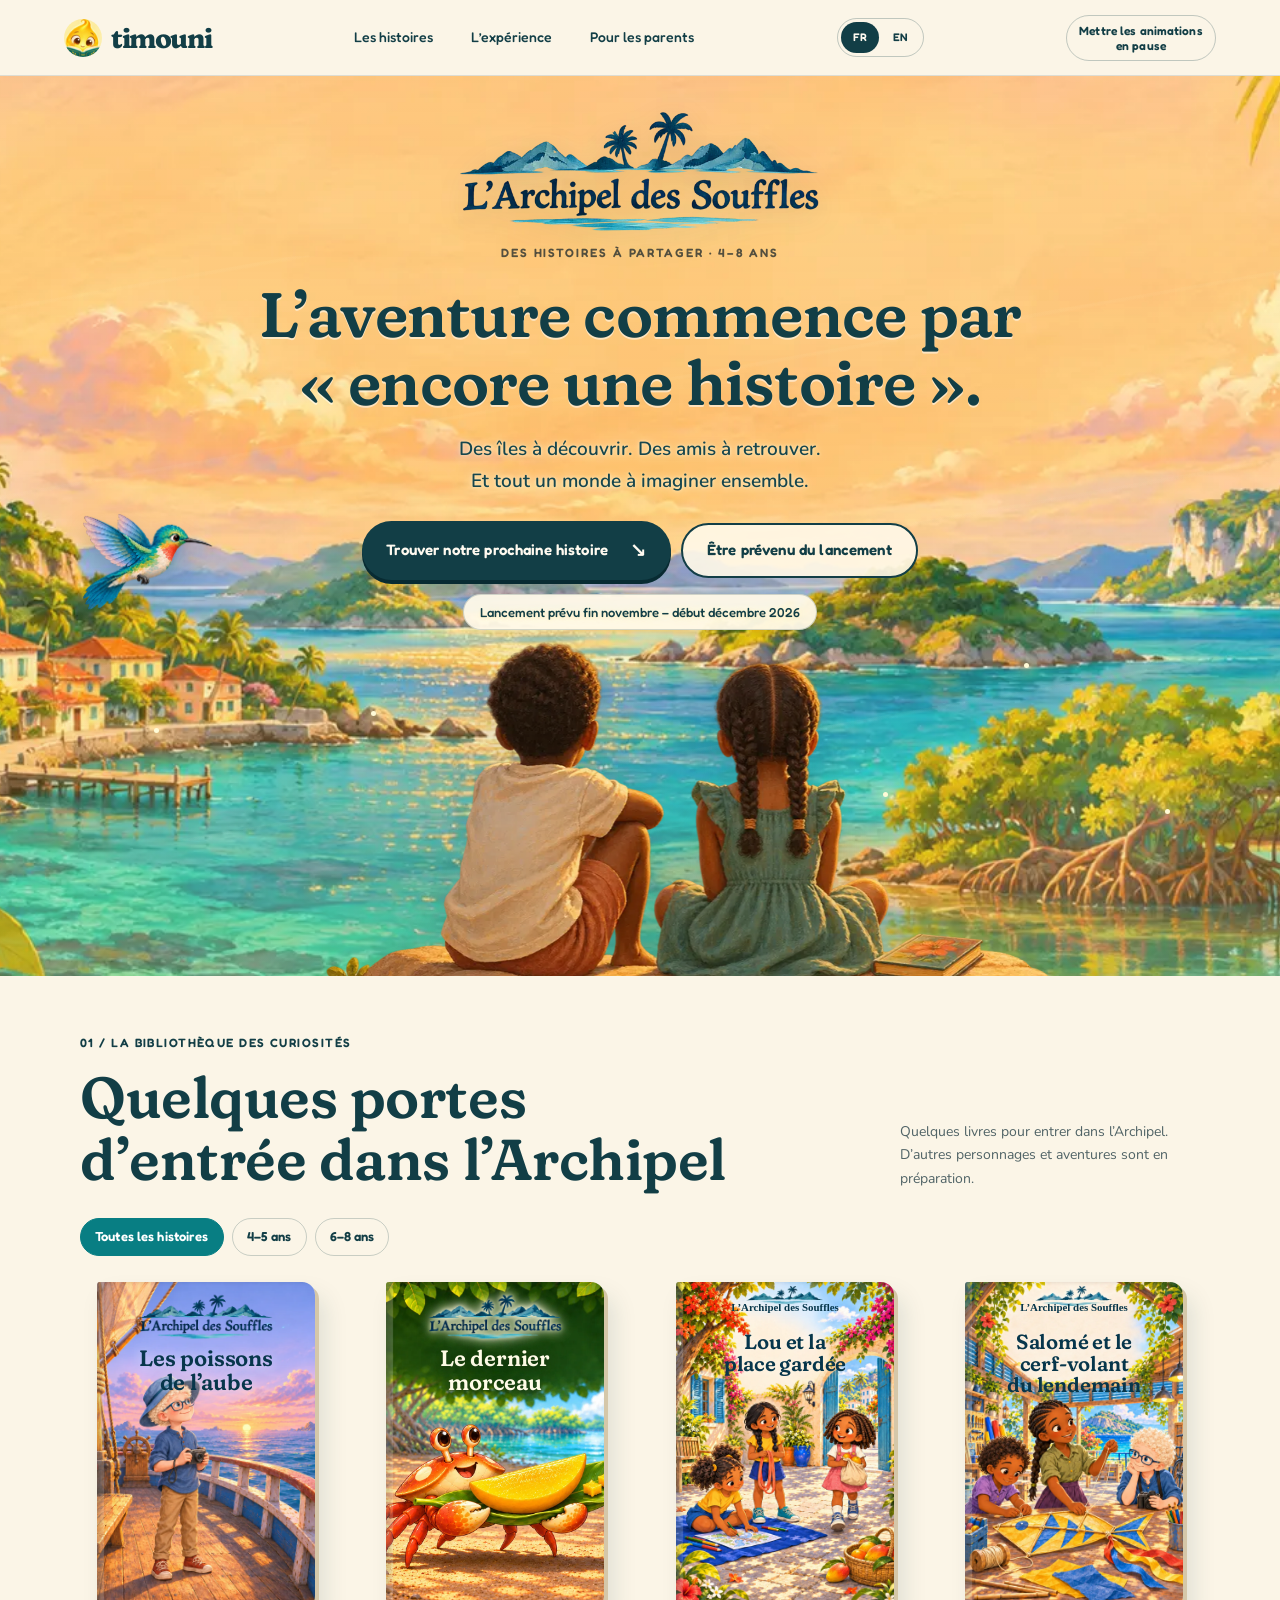
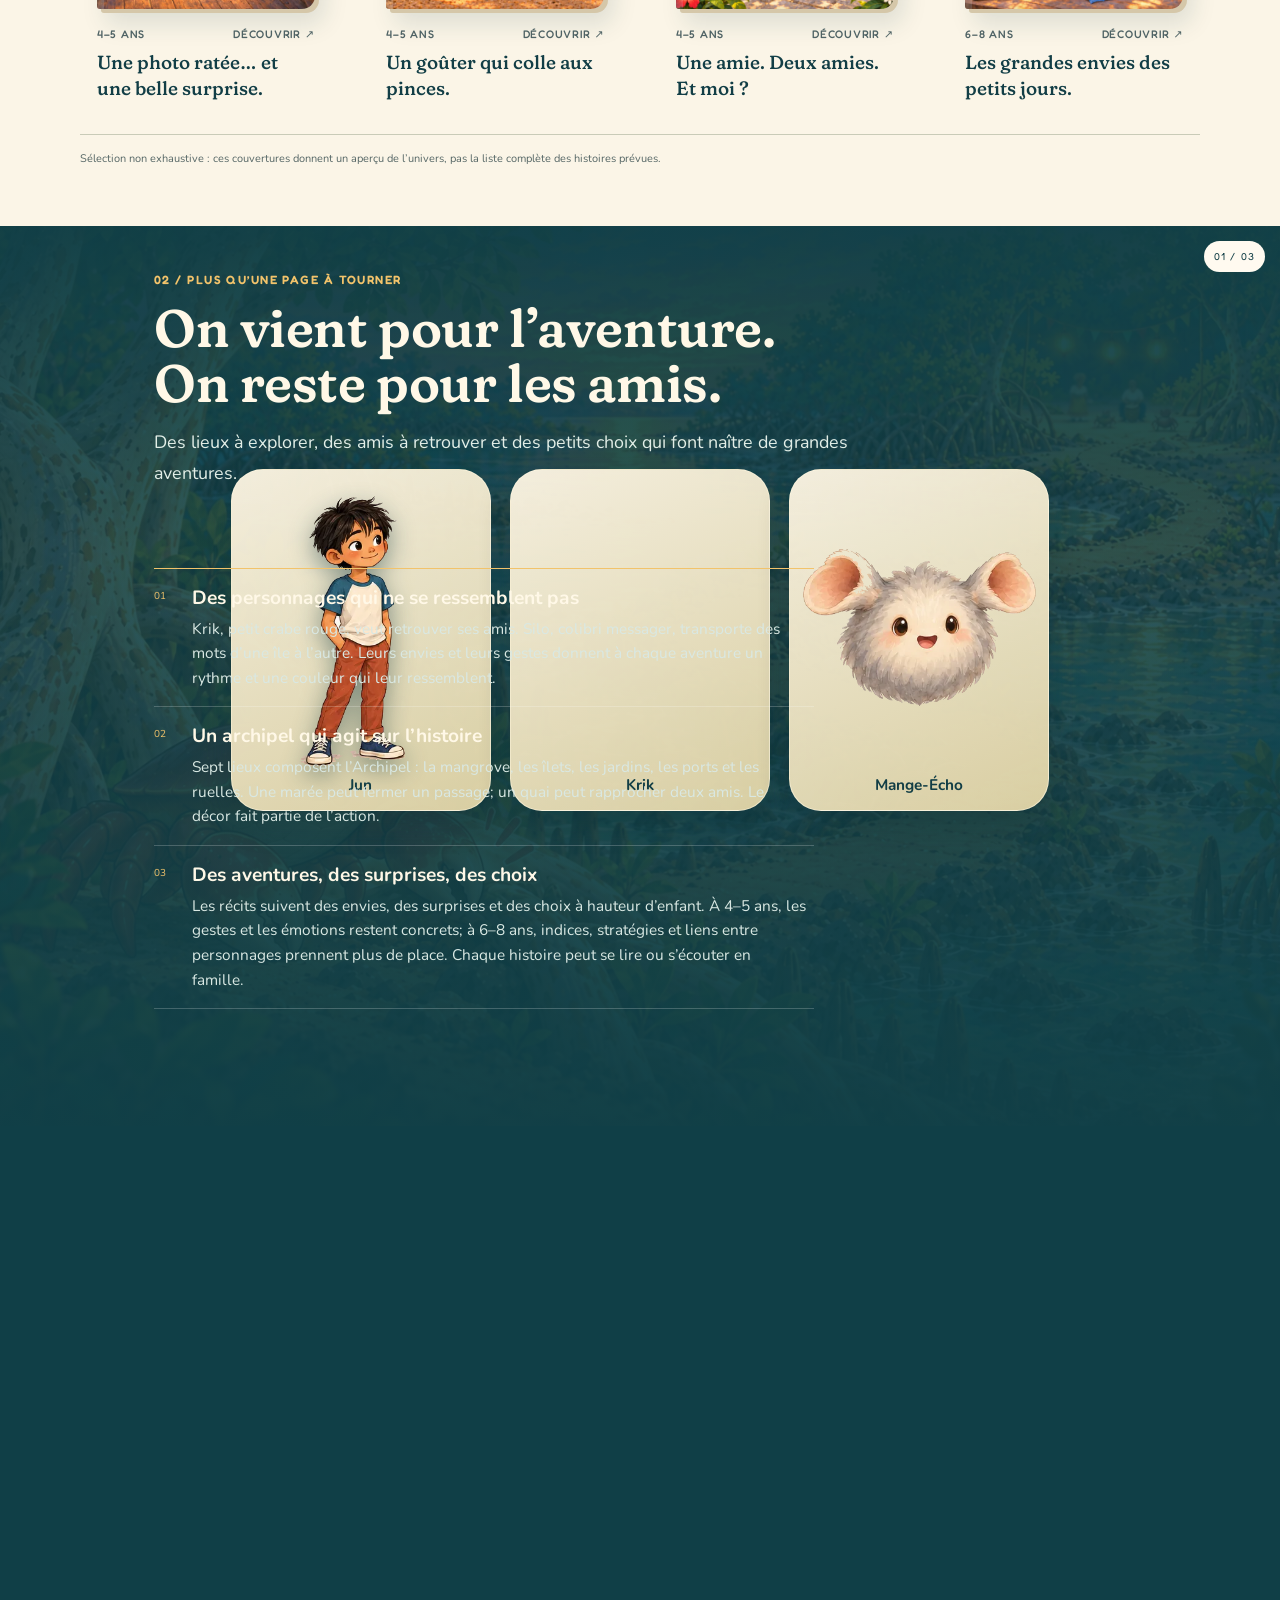
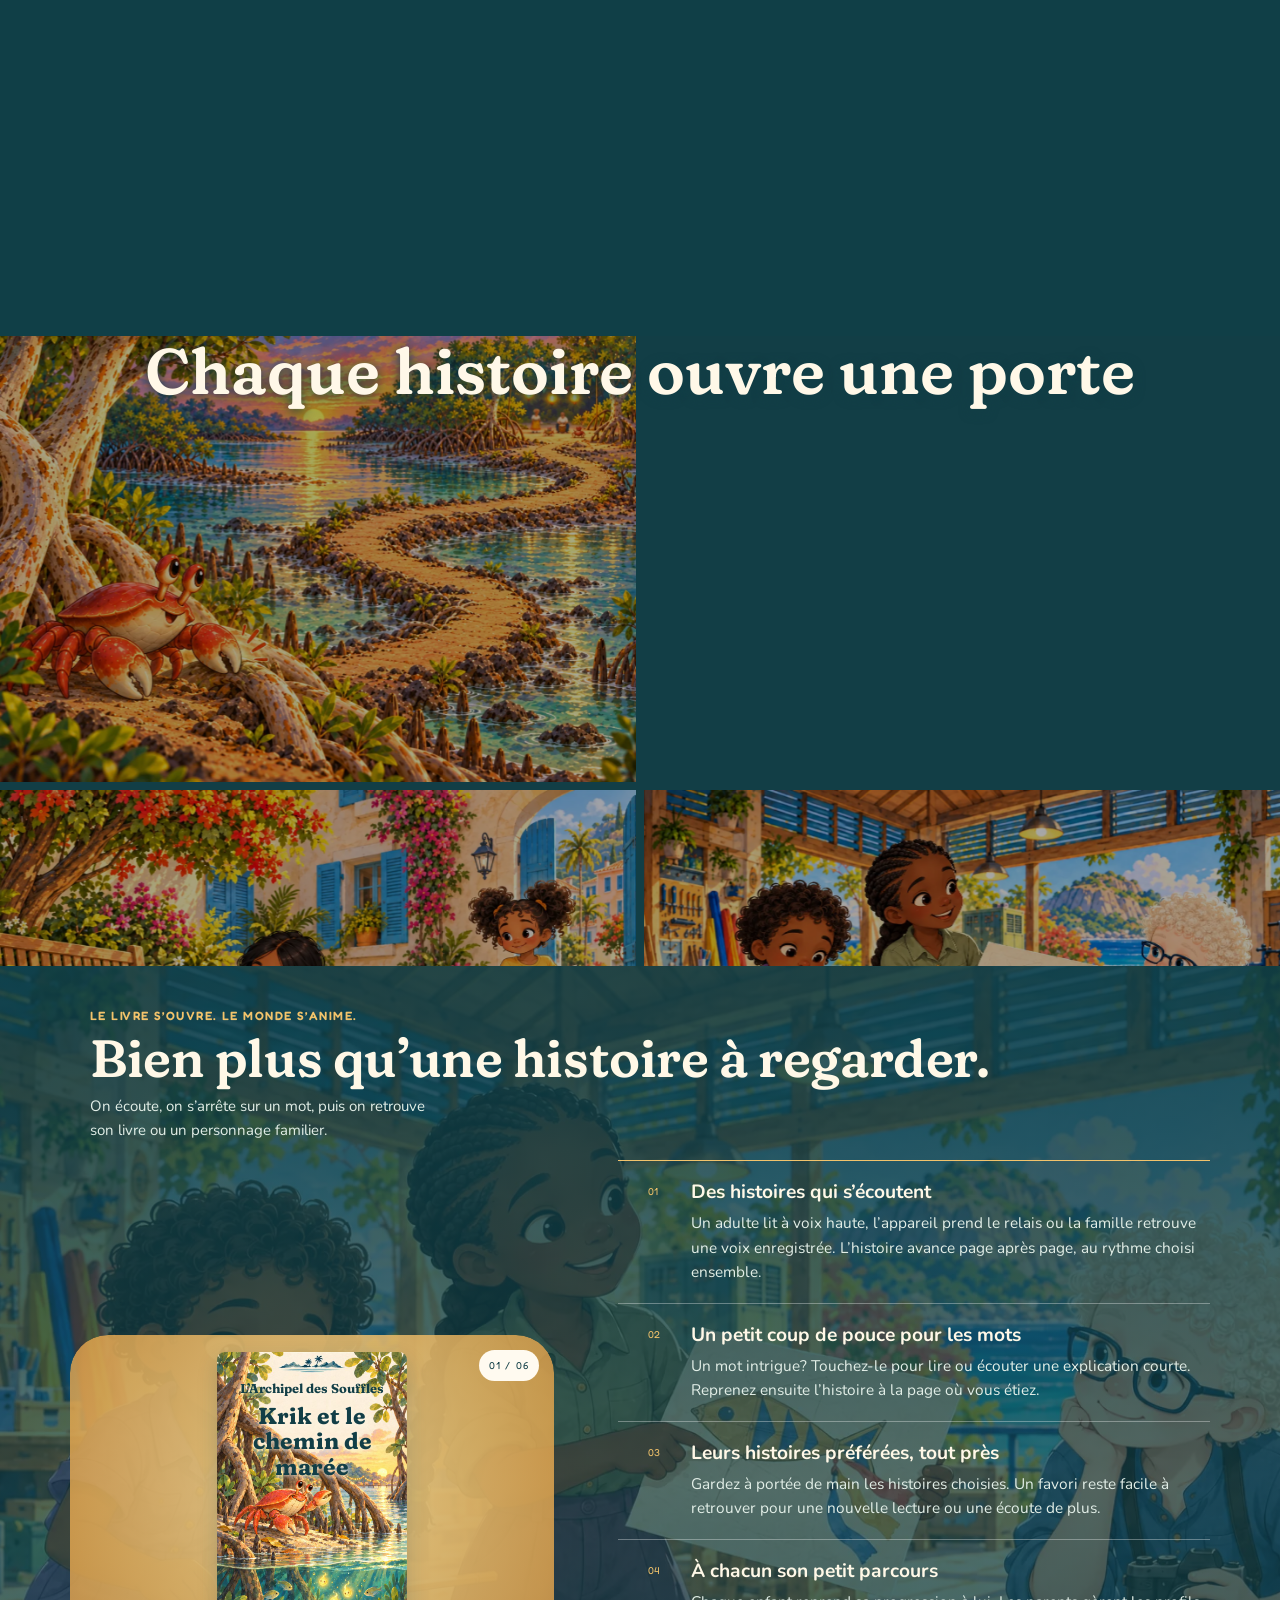
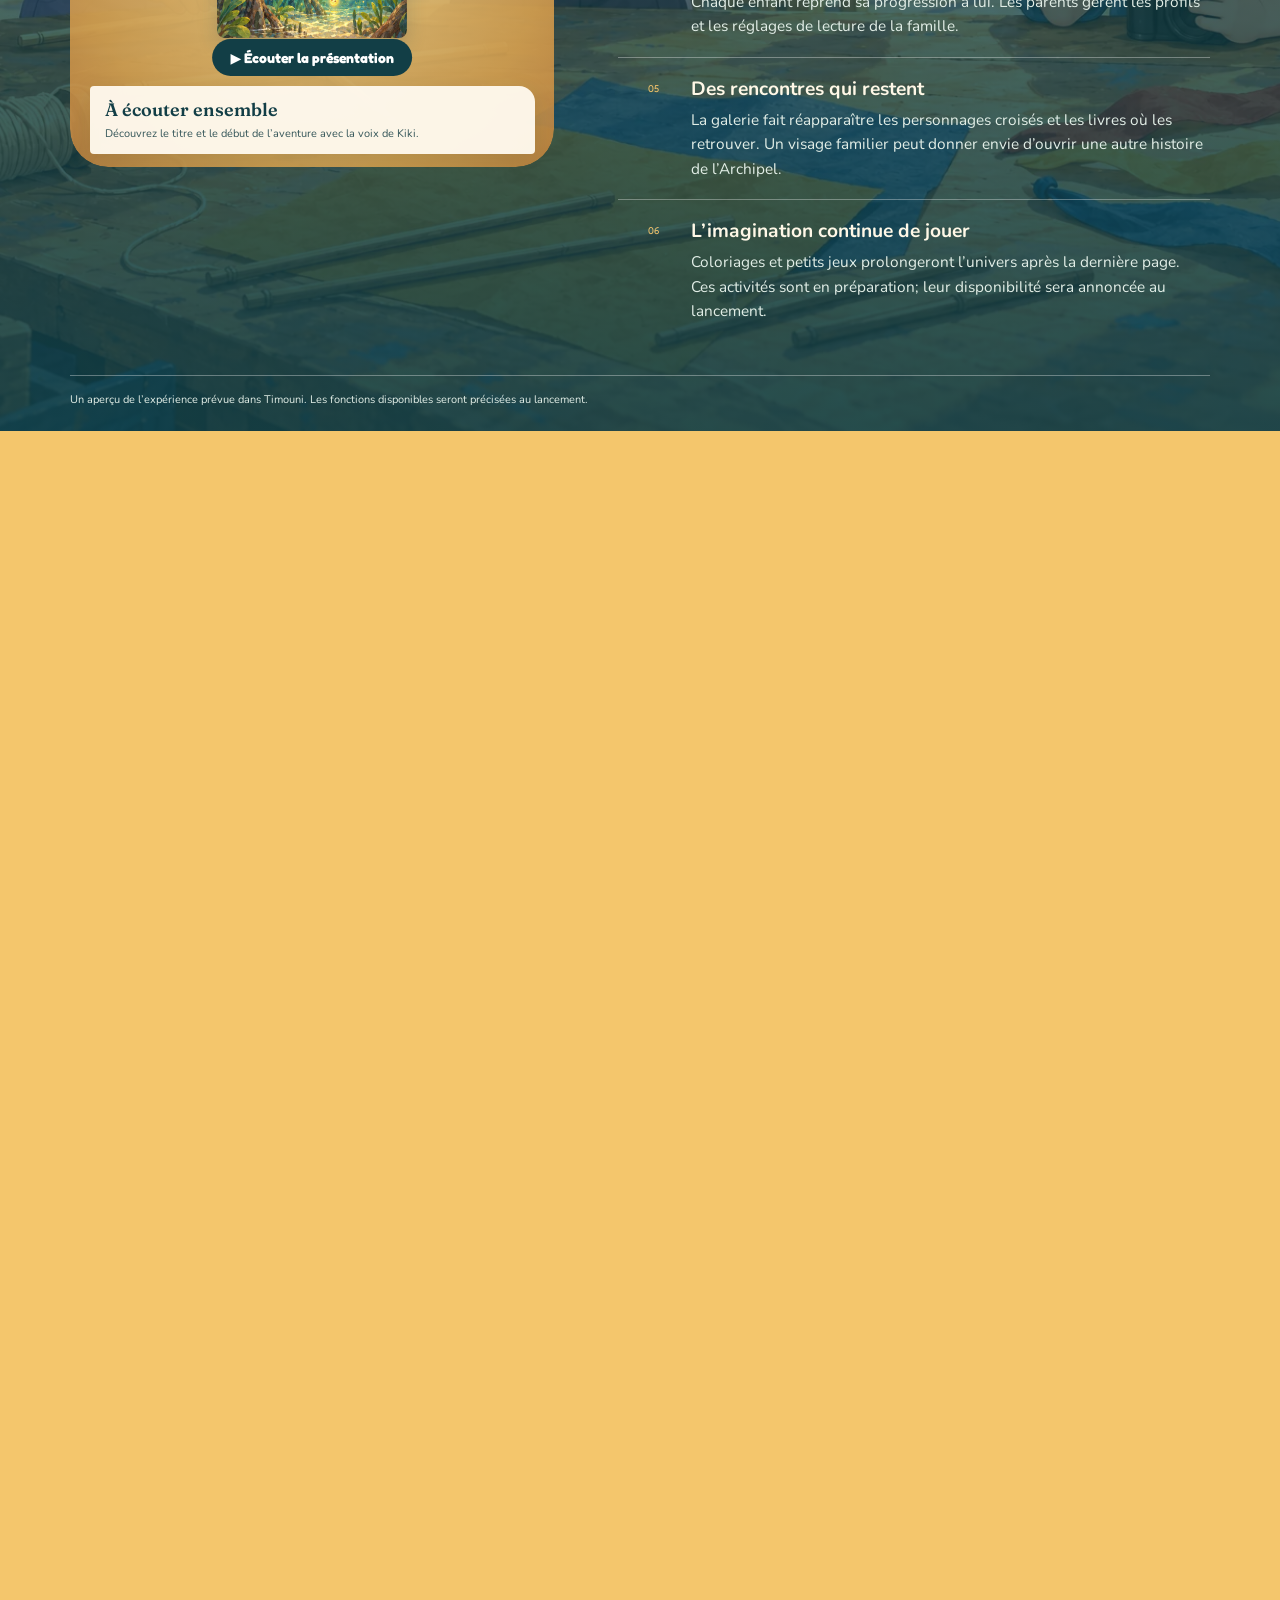
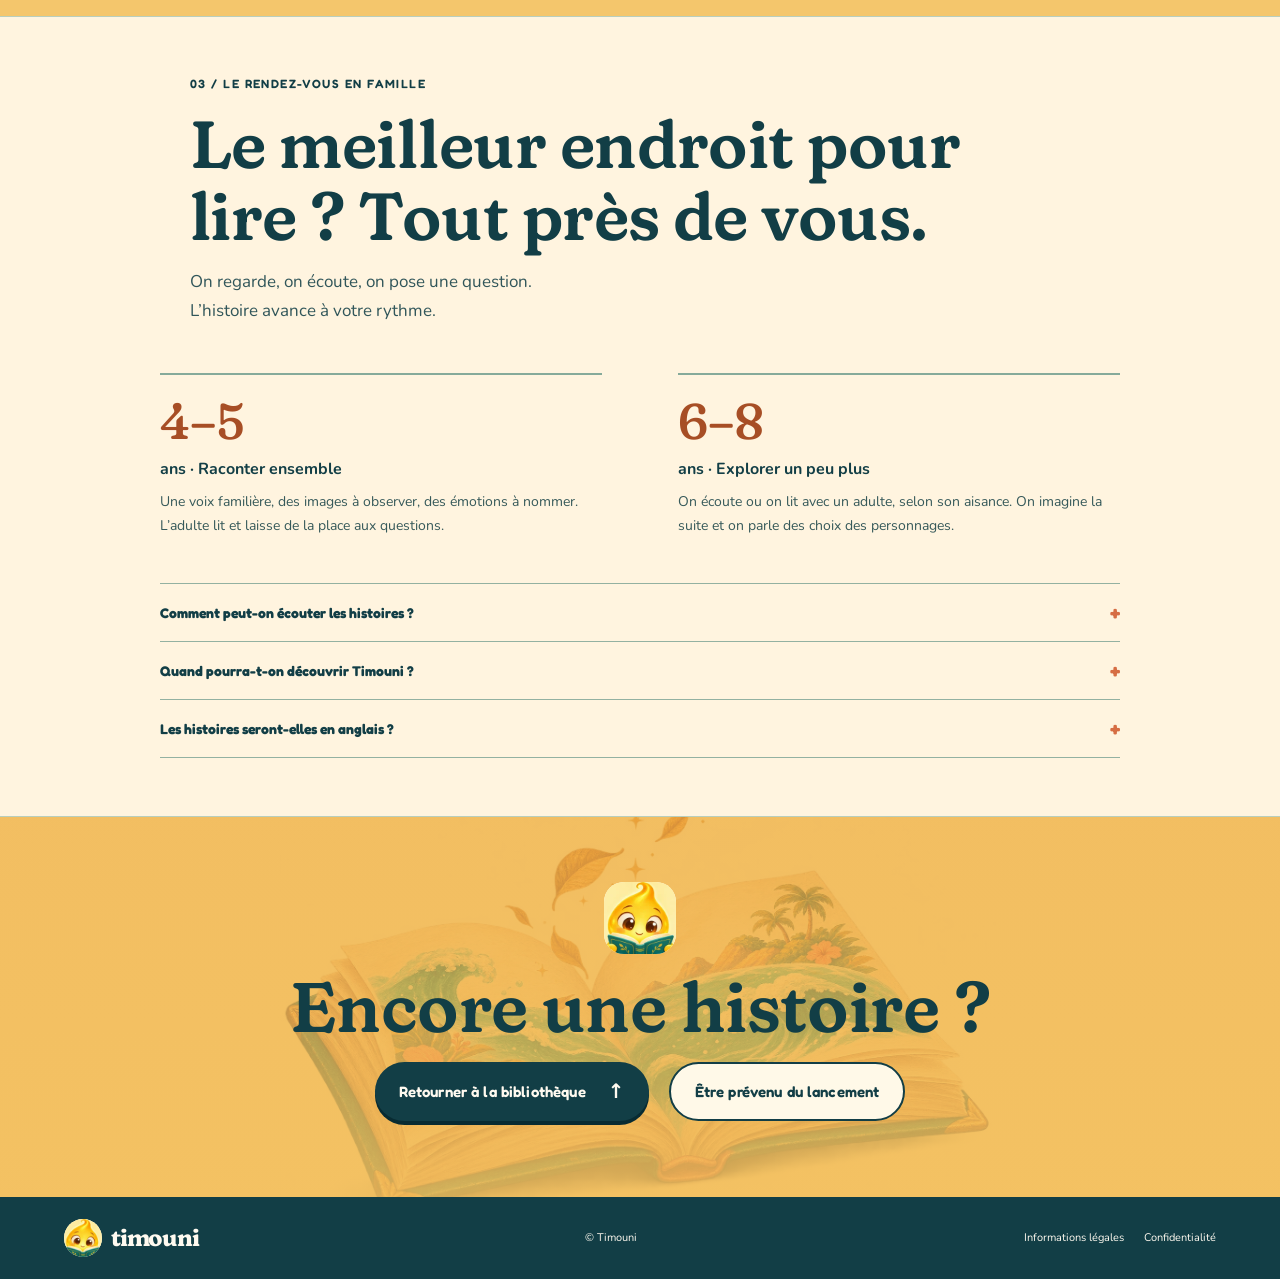
==== index.html @ 3ee027b3 "Versions de cache des feuilles de style et scripts Co-Authored-By: Claude Sonnet 5.5 <noreply@anthro" ====
<!doctype html><html lang="fr"><head><meta charset="utf-8"><link rel="canonical" href="https://timouni.com/"><script src="redirection.js"></script><meta name="viewport" content="width=device-width,initial-scale=1"><meta name="robots" content="index,follow,max-image-preview:large"><meta name="theme-color" content="#fbf5e7"><title>Timouni — histoires illustrées pour enfants de 4 à 8 ans</title><meta name="description" content="Timouni : des histoires illustrées à lire et à écouter en famille, pour les enfants de 4 à 8 ans. Découvrez L’Archipel des Souffles. Lancement fin novembre 2026."><meta property="og:url" content="https://timouni.com/"><meta property="og:type" content="website"><meta property="og:site_name" content="Timouni"><meta property="og:title" content="Timouni — histoires illustrées pour enfants de 4 à 8 ans"><meta property="og:locale" content="fr_FR"><meta property="og:locale:alternate" content="en_US"><meta property="og:description" content="Des histoires illustrées à lire et à écouter en famille. Découvrez L’Archipel des Souffles, dès 4 ans."><meta property="og:image" content="https://timouni.com/assets/decouverte-v02/og-timouni.jpg"><meta property="og:image:width" content="1200"><meta property="og:image:height" content="630"><meta name="twitter:card" content="summary_large_image"><link rel="preload" as="image" href="assets/decouverte-v02/archipel-panoramique-editorial-mobile.webp" media="(max-width:640px)" fetchpriority="high"><link rel="preload" as="image" href="assets/decouverte-v02/archipel-panoramique-editorial-v01.webp" media="(min-width:641px)" fetchpriority="high"><link rel="icon" type="image/png" href="assets/brand/mascotte-favicon.png"><link rel="stylesheet" href="timouni.css?v=20261112-mobile2"><script type="application/ld+json">{"@context":"https://schema.org","@graph":[{"@type":"Organization","@id":"https://timouni.com/#org","name":"Timouni","url":"https://timouni.com/","logo":"https://timouni.com/assets/brand/mascotte-doree-lisant-un-livre.webp","email":"contact@timouni.com"},{"@type":"WebSite","@id":"https://timouni.com/#site","url":"https://timouni.com/","name":"Timouni","inLanguage":["fr","en"],"publisher":{"@id":"https://timouni.com/#org"},"description":"Histoires illustrées pour enfants de 4 à 8 ans : L’Archipel des Souffles."},{"@type":"FAQPage","mainEntity":[{"@type":"Question","name":"Quand pourra-t-on découvrir Timouni ?","acceptedAnswer":{"@type":"Answer","text":"Le lancement de l’application est prévu entre fin novembre et début décembre 2026. La date précise sera confirmée sur timouni.com."}},{"@type":"Question","name":"Les histoires seront-elles en anglais ?","acceptedAnswer":{"@type":"Answer","text":"Les histoires seront proposées en français et en anglais. D’autres langues suivront ensuite."}}]}]}</script></head><body><a href="#contenu" class="skip" data-fr="Aller au contenu" data-en="Skip to content">Aller au contenu</a><header><a class="brand" href="#accueil" aria-label="Timouni"><img src="assets/brand/mascotte-doree-lisant-un-livre.webp" alt="" width="42" height="42"><span>timouni</span></a><nav aria-label="Navigation"><a href="#histoires" class="" data-fr="Les histoires" data-en="Stories">Les histoires</a><a href="#experience" class="" data-fr="L’expérience" data-en="The experience">L’expérience</a><a href="#parents" class="" data-fr="Pour les parents" data-en="For parents">Pour les parents</a></nav><div class="languages" role="group" aria-label="Langue / Language"><button data-language="fr" aria-pressed="true">FR</button><button data-language="en" aria-pressed="false">EN</button></div><button class="motion-toggle" type="button" aria-pressed="false"><span class="" data-fr="Mettre les animations en pause" data-en="Pause animations">Mettre les animations en pause</span></button></header><main id="contenu"><section class="hero" id="accueil"><div class="horizon" aria-hidden="true"></div><div class="hero-copy"><div class="hero-signature"><img src="assets/decouverte-v02/embleme-fr.webp" data-src-fr="assets/decouverte-v02/embleme-fr.webp" data-src-en="assets/decouverte-v02/embleme-en.webp" alt="L’Archipel des Souffles" data-alt-fr="L’Archipel des Souffles" data-alt-en="The Whispering Isles"></div><p class="eyebrow" data-fr="DES HISTOIRES À PARTAGER · 4–8 ANS" data-en="STORIES TO SHARE · AGES 4–8">DES HISTOIRES À PARTAGER · 4–8 ANS</p><h1 class="" data-fr="L’aventure commence
par « encore une histoire »." data-en="Adventure begins
with “one more story”.">L’aventure commence
par « encore une histoire ».</h1><p class="hero-intro" data-fr="Des îles à découvrir. Des amis à retrouver.
Et tout un monde à imaginer ensemble." data-en="Islands to discover. Friends to find again.
A whole world to imagine together.">Des îles à découvrir. Des amis à retrouver.
Et tout un monde à imaginer ensemble.</p><div class="hero-actions"><a class="cta" href="#histoires"><span class="" data-fr="Trouver notre prochaine histoire" data-en="Find our next story">Trouver notre prochaine histoire</span><span aria-hidden="true">↘</span></a><a class="cta cta-secondary" href="https://7d971d3f.sibforms.com/serve/[base64]" data-href-fr="https://7d971d3f.sibforms.com/serve/[base64]" data-href-en="https://7d971d3f.sibforms.com/serve/[base64]" target="_blank" rel="noopener"><span data-fr="Être prévenu du lancement" data-en="Get notified at launch">Être prévenu du lancement</span></a></div><p class="soon" data-fr="Lancement prévu fin novembre – début décembre 2026" data-en="Planned launch: late November – early December 2026">Lancement prévu fin novembre – début décembre 2026</p></div><img class="explorers" src="assets/decouverte-v02/explorateurs-dos-v01.webp" alt="Deux enfants regardent les îles, assis côte à côte." data-alt-fr="Deux enfants regardent les îles, assis côte à côte." data-alt-en="Two children sit side by side, looking towards the islands." width="1536" height="1024"><div class="flying-guide" aria-hidden="true"><svg class="silo-sprite" viewBox="0 0 627 627" aria-hidden="true"><image href="assets/decouverte-v02/silo-cycle-vol-sans-pochette-v01.webp" x="-617" y="-614" width="1254" height="1254" /></svg></div><div class="sea-sparkles" aria-hidden="true"><i></i><i></i><i></i><i></i><i></i></div></section><section class="shelf section" id="histoires"><div class="section-top"><div><p class="eyebrow" data-fr="01 / LA BIBLIOTHÈQUE DES CURIOSITÉS" data-en="01 / THE CURIOUS BOOKSHELF">01 / LA BIBLIOTHÈQUE DES CURIOSITÉS</p><h2 data-fr="Quelques portes d’entrée dans l’Archipel" data-en="A few ways into the Archipelago">Quelques portes d’entrée dans l’Archipel</h2></div><p class="section-aside" data-fr="Quelques livres pour entrer dans l’Archipel. D’autres personnages et aventures sont en préparation." data-en="A few books to enter the Archipelago. More characters and adventures are in preparation.">Quelques livres pour entrer dans l’Archipel. D’autres personnages et aventures sont en préparation.</p></div><div class="filters" role="group" aria-label="Âge / Age"><button data-filter="all" aria-pressed="true"><span class="" data-fr="Toutes les histoires" data-en="All stories">Toutes les histoires</span></button><button data-filter="4–5" aria-pressed="false">4–5 <span class="" data-fr="ans" data-en="years">ans</span></button><button data-filter="6–8" aria-pressed="false">6–8 <span class="" data-fr="ans" data-en="years">ans</span></button></div><div class="books"><article class="book" data-age="4–5"><button class="book-open" data-book="abel" aria-label="Les poissons de l’aube" data-label-fr="Découvrir : Les poissons de l’aube" data-label-en="Discover: The Dawn Fish"><div class="cover abel"><img class="cover-art" src="assets/decouverte-v02/abel.webp" alt="" loading="lazy" width="1024" height="1536"><img class="cover-emblem" src="assets/decouverte-v02/embleme-fr.webp" data-src-fr="assets/decouverte-v02/embleme-fr.webp" data-src-en="assets/decouverte-v02/embleme-en.webp" alt="" loading="lazy" decoding="async"><h3 class="cover-title" data-fr="Les poissons de l’aube" data-en="The Dawn Fish">Les poissons de l’aube</h3></div></button><div class="book-meta"><span>4–5 <span class="" data-fr="ans" data-en="years">ans</span></span><span class="" data-fr="Découvrir ↗" data-en="Discover ↗">Découvrir ↗</span></div><p class="book-hook" data-fr="Une photo ratée… et une belle surprise." data-en="A missed photo… and a lovely surprise.">Une photo ratée… et une belle surprise.</p><template id="summary-abel"><p class="" data-fr="Abel veut photographier les poissons volants. Mais comment saisir le bon instant ?" data-en="Abel wants to photograph the flying fish. How can he catch just the right moment?">Abel veut photographier les poissons volants. Mais comment saisir le bon instant ?</p></template></article><article class="book" data-age="4–5"><button class="book-open" data-book="vivi" aria-label="Le dernier morceau" data-label-fr="Découvrir : Le dernier morceau" data-label-en="Discover: The Last Piece"><div class="cover vivi"><img class="cover-art" src="assets/decouverte-v02/vivi.webp" alt="" loading="lazy" width="1024" height="1536"><img class="cover-emblem" src="assets/decouverte-v02/embleme-fr.webp" data-src-fr="assets/decouverte-v02/embleme-fr.webp" data-src-en="assets/decouverte-v02/embleme-en.webp" alt="" loading="lazy" decoding="async"><h3 class="cover-title" data-fr="Le dernier morceau" data-en="The Last Piece">Le dernier morceau</h3></div></button><div class="book-meta"><span>4–5 <span class="" data-fr="ans" data-en="years">ans</span></span><span class="" data-fr="Découvrir ↗" data-en="Discover ↗">Découvrir ↗</span></div><p class="book-hook" data-fr="Un goûter qui colle aux pinces." data-en="A rather sticky snack.">Un goûter qui colle aux pinces.</p><template id="summary-vivi"><p class="" data-fr="Vivi apporte de la mangue à Pito. Pourtant, elle aimerait bien garder le plus gros morceau…" data-en="Vivi brings Pito some mango. But she would quite like to keep the biggest piece…">Vivi apporte de la mangue à Pito. Pourtant, elle aimerait bien garder le plus gros morceau…</p></template></article><article class="book" data-age="4–5"><button class="book-open" data-book="lou" aria-label="Découvrir : L’Archipel des Souffles Lou et la place gardée" data-label-fr="Découvrir : L’Archipel des Souffles Lou et la place gardée" data-label-en="Discover: The Whispering Isles Lou and the Saved Spot"><div class="cover lou"><img class="cover-art" src="assets/decouverte-v02/lou.webp" alt="" loading="lazy" width="1024" height="1536"><div class="collection-name"><span class="" data-fr="L’Archipel des Souffles" data-en="The Whispering Isles">L’Archipel des Souffles</span></div> <h3 class="cover-title" data-fr="Lou et la place gardée" data-en="Lou and the Saved Spot">Lou et la place gardée</h3></div></button><div class="book-meta"><span>4–5 <span class="" data-fr="ans" data-en="years">ans</span></span><span class="" data-fr="Découvrir ↗" data-en="Discover ↗">Découvrir ↗</span></div><p class="book-hook" data-fr="Une amie. Deux amies. Et moi ?" data-en="One friend. Two friends. What about me?">Une amie. Deux amies. Et moi ?</p><template id="summary-lou"><p class="" data-fr="Lou retrouve Anjali, qui joue déjà avec une autre enfant. Y aura-t-il une place pour chacune ?" data-en="Lou finds Anjali playing with another child. Will there be room for everyone?">Lou retrouve Anjali, qui joue déjà avec une autre enfant. Y aura-t-il une place pour chacune ?</p></template></article><article class="book" data-age="6–8"><button class="book-open" data-book="salome" aria-label="Découvrir : L’Archipel des Souffles Salomé et le cerf-volant du lendemain" data-label-fr="Découvrir : L’Archipel des Souffles Salomé et le cerf-volant du lendemain" data-label-en="Discover: The Whispering Isles Salomé and Tomorrow’s Kite"><div class="cover salome"><img class="cover-art" src="assets/decouverte-v02/salome.webp" alt="" loading="lazy" width="1024" height="1536"><div class="collection-name"><span class="" data-fr="L’Archipel des Souffles" data-en="The Whispering Isles">L’Archipel des Souffles</span></div> <h3 class="cover-title" data-fr="Salomé et le cerf-volant du lendemain" data-en="Salomé and Tomorrow’s Kite">Salomé et le cerf-volant du lendemain</h3></div></button><div class="book-meta"><span>6–8 <span class="" data-fr="ans" data-en="years">ans</span></span><span class="" data-fr="Découvrir ↗" data-en="Discover ↗">Découvrir ↗</span></div><p class="book-hook" data-fr="Les grandes envies des petits jours." data-en="Big wishes on little days.">Les grandes envies des petits jours.</p><template id="summary-salome"><p class="" data-fr="Salomé veut terminer son cerf-volant poisson. Mais aujourd’hui, elle est trop fatiguée." data-en="Salomé wants to finish her fish-shaped kite. But today, she is too tired.">Salomé veut terminer son cerf-volant poisson. Mais aujourd’hui, elle est trop fatiguée.</p></template></article></div><p class="collection-note" data-fr="Sélection non exhaustive : ces couvertures donnent un aperçu de l’univers, pas la liste complète des histoires prévues." data-en="A non-exhaustive selection: these covers offer a glimpse of the world, not a complete list of planned stories.">Sélection non exhaustive : ces couvertures donnent un aperçu de l’univers, pas la liste complète des histoires prévues.</p></section><section class="experience section scroll-chapter" id="experience" data-scroll-chapter data-step-count="3"><div class="experience-pin"><div class="scroll-visual editorial-image"><div class="scene-panel is-active character-scene" data-scene="0"><div class="character-trio"><figure><img src="assets/decouverte-v02/jun-decoupe-v02.webp" alt="Jun" loading="lazy" decoding="async"><figcaption>Jun</figcaption></figure><figure><img src="assets/decouverte-v02/krik-decoupe-v01.webp" alt="Krik" loading="lazy" decoding="async"><figcaption>Krik</figcaption></figure><figure><img src="assets/decouverte-v02/mange-echo-portrait-v01.webp" alt="Mange-Écho" data-alt-fr="Mange-Écho" data-alt-en="Echo-Gobbler" loading="lazy" decoding="async"><figcaption data-fr="Mange-Écho" data-en="Echo-Gobbler">Mange-Écho</figcaption></figure></div></div><div class="scene-panel map-scene" data-scene="1" hidden><img src="assets/decouverte-v02/archipel-carte.webp" alt="Carte de l’Archipel des Souffles" loading="lazy" decoding="async"><span class="image-caption" data-fr="Un monde à explorer" data-en="A world to explore">Un monde à explorer</span></div><div class="scene-panel dialogue-scene" data-scene="2" hidden><img src="assets/decouverte-v02/lou-dialogue-v01.webp" alt="Lou et une amie discutent sur un banc." loading="lazy" decoding="async"><span class="image-caption" data-fr="Une rencontre peut tout changer" data-en="A meeting can change everything">Une rencontre peut tout changer</span></div><div class="scene-counter" aria-hidden="true">01 / 03</div></div><div class="editorial-copy"><p class="eyebrow" data-fr="02 / PLUS QU’UNE PAGE À TOURNER" data-en="02 / MORE THAN TURNING A PAGE">02 / PLUS QU’UNE PAGE À TOURNER</p><h2 class="" data-fr="On vient pour l’aventure.
On reste pour les amis." data-en="Come for the adventure.
Stay for the friends.">On vient pour l’aventure.
On reste pour les amis.</h2><p data-fr="Des lieux à explorer, des amis à retrouver et des petits choix qui font naître de grandes aventures." data-en="Places to explore, friends to find and little choices that spark big adventures.">Des lieux à explorer, des amis à retrouver et des petits choix qui font naître de grandes aventures.</p><ol class="promises scroll-steps"><li class="is-active"><h3 data-fr="Des personnages qui ne se ressemblent pas" data-en="Characters with their own point of view">Des personnages qui ne se ressemblent pas</h3><p data-fr="Krik, petit crabe rouge, veut retrouver ses amis. Silo, colibri messager, transporte des mots d’une île à l’autre. Leurs envies et leurs gestes donnent à chaque aventure un rythme et une couleur qui leur ressemblent." data-en="Krik, a little red crab, wants to find his friends. Silo, a hummingbird messenger, carries words from one island to another. Their wishes and gestures give each adventure a rhythm and a character of its own.">Krik, petit crabe rouge, veut retrouver ses amis. Silo, colibri messager, transporte des mots d’une île à l’autre. Leurs envies et leurs gestes donnent à chaque aventure un rythme et une couleur qui leur ressemblent.</p></li><li><h3 data-fr="Un archipel qui agit sur l’histoire" data-en="An archipelago that shapes each story">Un archipel qui agit sur l’histoire</h3><p data-fr="Sept lieux composent l’Archipel : la mangrove, les îlets, les jardins, les ports et les ruelles. Une marée peut fermer un passage; un quai peut rapprocher deux amis. Le décor fait partie de l’action." data-en="Seven places make up the Archipelago: mangroves, islets, gardens, harbours and lanes. A tide can close a passage; a pier can bring two friends together. The setting is part of the action.">Sept lieux composent l’Archipel : la mangrove, les îlets, les jardins, les ports et les ruelles. Une marée peut fermer un passage; un quai peut rapprocher deux amis. Le décor fait partie de l’action.</p></li><li><h3 data-fr="Des aventures, des surprises, des choix" data-en="Adventure, surprise and choices">Des aventures, des surprises, des choix</h3><p data-fr="Les récits suivent des envies, des surprises et des choix à hauteur d’enfant. À 4–5 ans, les gestes et les émotions restent concrets; à 6–8 ans, indices, stratégies et liens entre personnages prennent plus de place. Chaque histoire peut se lire ou s’écouter en famille." data-en="These stories follow wishes, surprises and choices children can understand. For ages 4–5, actions and feelings stay concrete; for ages 6–8, clues, plans and relationships take on more depth. Every story can be read or listened to together.">Les récits suivent des envies, des surprises et des choix à hauteur d’enfant. À 4–5 ans, les gestes et les émotions restent concrets; à 6–8 ans, indices, stratégies et liens entre personnages prennent plus de place. Chaque histoire peut se lire ou s’écouter en famille.</p></li></ol></div></div></section><section class="zoom-journey" aria-label="Les histoires prennent vie"><div class="zoom-journey-inner" aria-hidden="true"><img src="assets/decouverte-v02/krik-scene-validee-v06.webp" alt="" loading="lazy" decoding="async"><img src="assets/decouverte-v02/silo-scene-publiee.webp" alt="" loading="lazy" decoding="async"><img src="assets/decouverte-v02/lou-rencontres-v01.webp" alt="" loading="lazy" decoding="async"><img src="assets/decouverte-v02/salome-aventure-v01.webp" alt="" loading="lazy" decoding="async"><img class="zoom-final" src="assets/decouverte-v02/salome-aventure-v01.webp" alt="" loading="lazy" decoding="async"></div><p data-fr="Chaque histoire ouvre une porte" data-en="Every story opens a door">Chaque histoire ouvre une porte</p></section><section class="living section scroll-chapter" id="atouts" data-scroll-chapter data-step-count="6"><div class="living-pin"><div class="living-backdrop" aria-hidden="true"><i></i><i></i></div><div class="living-heading"><p class="eyebrow" data-fr="LE LIVRE S’OUVRE. LE MONDE S’ANIME." data-en="OPEN A BOOK. WAKE UP A WORLD.">LE LIVRE S’OUVRE. LE MONDE S’ANIME.</p><h2 class="" data-fr="Bien plus qu’une histoire
à regarder." data-en="So much more than
a story to look at.">Bien plus qu’une histoire
à regarder.</h2><p class="" data-fr="On écoute, on s’arrête sur un mot, puis on retrouve
son livre ou un personnage familier." data-en="Listen, pause on a word, then find
a favourite story or familiar character.">On écoute, on s’arrête sur un mot, puis on retrouve
son livre ou un personnage familier.</p></div><div class="living-layout"><div class="living-stage scroll-visual"><div class="feature-panel is-active voice-panel" data-scene="0"><div class="listening-book"><img src="assets/decouverte-v02/krik-couverture-v04.jpg" alt="" loading="lazy"><div class="listening-cover-title"><span data-fr="L’Archipel des Souffles" data-en="The Whispering Isles">L’Archipel des Souffles</span><strong data-fr="Krik et le chemin de marée" data-en="Krik and the Tide Path">Krik et le chemin de marée</strong></div></div><button class="book-audio" type="button" data-fr="▶ Écouter la présentation" data-en="▶ Listen to the introduction">▶ Écouter la présentation</button><p class="book-audio-status" role="status" aria-live="polite"></p><div class="voice-card"><h3 data-fr="À écouter ensemble" data-en="Listen together">À écouter ensemble</h3><p data-fr="Découvrez le titre et le début de l’aventure avec la voix de Kiki." data-en="Discover the title and the beginning of the adventure with Kiki’s voice.">Découvrez le titre et le début de l’aventure avec la voix de Kiki.</p></div></div><div class="feature-panel word-panel" data-scene="1" hidden><img class="benefit-image" src="assets/decouverte-v02/krik-scene-validee-v06.webp" alt="Krik parmi les racines de la mangrove." data-alt-fr="Krik parmi les racines de la mangrove." data-alt-en="Krik among the mangrove roots." loading="lazy"><div class="reading-note"><p class="eyebrow" data-fr="Un mot, une découverte" data-en="A word, a discovery">Un mot, une découverte</p><button class="word-demo" aria-expanded="false" aria-controls="word-definition"><span data-fr="Mangrove" data-en="Mangrove">Mangrove</span><span aria-hidden="true">＋</span></button><p class="word-hint" data-fr="Touchez pour voir l’explication" data-en="Tap to see the meaning">Touchez pour voir l’explication</p><p id="word-definition" hidden data-fr="Une mangrove est une forêt entre la terre et la mer, où les racines des arbres plongent dans l’eau." data-en="A mangrove is a forest between the land and the sea, where tree roots dip into the water.">Une mangrove est une forêt entre la terre et la mer, où les racines des arbres plongent dans l’eau.</p><div class="word-audio"><button class="speak-word" type="button"><span data-fr="Écouter le mot" data-en="Hear the word">Écouter le mot</span></button><button class="speak-definition" type="button"><span data-fr="Écouter l’explication" data-en="Hear the meaning">Écouter l’explication</span></button></div><p class="speech-status" role="status"></p></div></div><div class="feature-panel favorite-panel" data-scene="2" hidden><div class="favorite-cover"><img src="assets/decouverte-v02/silo-couverture-jeu-v04.jpg" alt="Couverture illustrée de Silo et le message raccourci." data-alt-fr="Couverture illustrée de Silo et le message raccourci." data-alt-en="Illustrated cover of Silo and the Shortened Message." loading="lazy"><div class="favorite-cover-title"><span data-fr="L’Archipel des Souffles" data-en="The Whispering Isles">L’Archipel des Souffles</span><strong data-fr="Silo et le message raccourci" data-en="Silo and the Shortened Message">Silo et le message raccourci</strong></div></div><div class="feature-caption"><h3 data-fr="Retrouver son histoire préférée" data-en="Find a favourite story again">Retrouver son histoire préférée</h3><p data-fr="Les favoris gardent les livres choisis à portée de main." data-en="Favourites keep chosen books close at hand.">Les favoris gardent les livres choisis à portée de main.</p></div></div><div class="feature-panel profiles-panel" data-scene="3" hidden><img class="profile-illustration" src="assets/decouverte-v02/lou-parcours-v01.webp" alt="Lou retrouve des enfants dans une cour fleurie." data-alt-fr="Lou retrouve des enfants dans une cour fleurie." data-alt-en="Lou meets children in a flower-filled courtyard." loading="lazy"><div class="feature-caption"><h3 data-fr="À chacun son petit parcours" data-en="Each child has their own reading path">À chacun son petit parcours</h3><p data-fr="Chaque enfant retrouve sa progression. Les parents gardent la main sur les réglages." data-en="Each child can pick up where they left off. Parents stay in control of the settings.">Chaque enfant retrouve sa progression. Les parents gardent la main sur les réglages.</p></div></div><div class="feature-panel friends-panel" data-scene="4" hidden><img src="assets/decouverte-v02/lou-rencontres-v01.webp" alt="Trois enfants se retrouvent autour d’un jeu sur un carré de tissu bleu." data-alt-fr="Trois enfants se retrouvent autour d’un jeu sur un carré de tissu bleu." data-alt-en="Three children meet around a game on a blue cloth." loading="lazy"><div class="feature-caption"><h3 data-fr="Des personnages à retrouver" data-en="Characters to meet again">Des personnages à retrouver</h3><p data-fr="La galerie aide à revoir les personnages rencontrés et les livres où ils apparaissent." data-en="The gallery brings together characters you have met and the books where they appear.">La galerie aide à revoir les personnages rencontrés et les livres où ils apparaissent.</p></div></div><div class="feature-panel play-panel" data-scene="5" data-backdrop="assets/decouverte-v02/lou-jeu-fond-v01.webp" hidden><img src="assets/decouverte-v02/coloriage-fleur.webp" alt="Une enfant colorie une fleur sur la plage." data-alt-fr="Une enfant colorie une fleur sur la plage." data-alt-en="A child colours a flower on the beach." loading="lazy"><div class="feature-caption"><h3 data-fr="Jouer encore après la lecture" data-en="Keep playing after reading">Jouer encore après la lecture</h3><p data-fr="Les coloriages prolongent l’exploration de l’univers." data-en="Colouring pages extend the exploration of the world.">Les coloriages prolongent l’exploration de l’univers.</p></div></div><div class="scene-counter" aria-hidden="true">01 / 06</div></div><div class="feature-list scroll-steps"><article class="feature-line is-active"><span class="feature-number">01</span><div><h3 class="" data-fr="Des histoires qui s’écoutent" data-en="Stories to listen to">Des histoires qui s’écoutent</h3><p class="" data-fr="Un adulte lit à voix haute, l’appareil prend le relais ou la famille retrouve une voix enregistrée. L’histoire avance page après page, au rythme choisi ensemble." data-en="An adult can read aloud, the device can take over, or the family can replay a recording. Follow the story one page at a time, at a pace you choose together.">Un adulte lit à voix haute, l’appareil prend le relais ou la famille retrouve une voix enregistrée. L’histoire avance page après page, au rythme choisi ensemble.</p></div></article><article class="feature-line"><span class="feature-number">02</span><div><h3 class="" data-fr="Un petit coup de pouce pour les mots" data-en="A little help with words">Un petit coup de pouce pour les mots</h3><p class="" data-fr="Un mot intrigue? Touchez-le pour lire ou écouter une explication courte. Reprenez ensuite l’histoire à la page où vous étiez." data-en="Curious about a word? Tap it to read or hear a short explanation, then return to the story where you left off.">Un mot intrigue? Touchez-le pour lire ou écouter une explication courte. Reprenez ensuite l’histoire à la page où vous étiez.</p></div></article><article class="feature-line"><span class="feature-number">03</span><div><h3 class="" data-fr="Leurs histoires préférées, tout près" data-en="Favourite stories, close at hand">Leurs histoires préférées, tout près</h3><p class="" data-fr="Gardez à portée de main les histoires choisies. Un favori reste facile à retrouver pour une nouvelle lecture ou une écoute de plus." data-en="Keep chosen stories close at hand. Favourites are easy to find when it is time to read or listen again.">Gardez à portée de main les histoires choisies. Un favori reste facile à retrouver pour une nouvelle lecture ou une écoute de plus.</p></div></article><article class="feature-line"><span class="feature-number">04</span><div><h3 class="" data-fr="À chacun son petit parcours" data-en="A little journey of their own">À chacun son petit parcours</h3><p class="" data-fr="Chaque enfant reprend sa progression à lui. Les parents gèrent les profils et les réglages de lecture de la famille." data-en="Each child can pick up their own reading progress. Parents manage family profiles and reading settings.">Chaque enfant reprend sa progression à lui. Les parents gèrent les profils et les réglages de lecture de la famille.</p></div></article><article class="feature-line"><span class="feature-number">05</span><div><h3 class="" data-fr="Des rencontres qui restent" data-en="Friends to remember">Des rencontres qui restent</h3><p class="" data-fr="La galerie fait réapparaître les personnages croisés et les livres où les retrouver. Un visage familier peut donner envie d’ouvrir une autre histoire de l’Archipel." data-en="The gallery brings back familiar characters and shows which stories they appear in. A familiar face can lead to another adventure in the Archipelago.">La galerie fait réapparaître les personnages croisés et les livres où les retrouver. Un visage familier peut donner envie d’ouvrir une autre histoire de l’Archipel.</p></div></article><article class="feature-line"><span class="feature-number">06</span><div><h3 class="" data-fr="L’imagination continue de jouer" data-en="Keep your imagination playing">L’imagination continue de jouer</h3><p class="" data-fr="Coloriages et petits jeux prolongeront l’univers après la dernière page. Ces activités sont en préparation; leur disponibilité sera annoncée au lancement." data-en="Colouring pages and little games will extend the world beyond the last page. These activities are in preparation; their availability will be confirmed at launch.">Coloriages et petits jeux prolongeront l’univers après la dernière page. Ces activités sont en préparation; leur disponibilité sera annoncée au lancement.</p></div></article></div></div><p class="collection-note" data-fr="Un aperçu de l’expérience prévue dans Timouni. Les fonctions disponibles seront précisées au lancement." data-en="A preview of the experience planned for Timouni. Available features will be confirmed at launch.">Un aperçu de l’expérience prévue dans Timouni. Les fonctions disponibles seront précisées au lancement.</p></div></section><section class="together section" id="parents"><div class="together-heading"><p class="eyebrow" data-fr="03 / LE RENDEZ-VOUS EN FAMILLE" data-en="03 / A MOMENT TOGETHER">03 / LE RENDEZ-VOUS EN FAMILLE</p><h2 class="" data-fr="Le meilleur endroit pour lire ?
Tout près de vous." data-en="The best place for a story?
Right beside you.">Le meilleur endroit pour lire ?
Tout près de vous.</h2><p class="" data-fr="On regarde, on écoute, on pose une question.
L’histoire avance à votre rythme." data-en="Look, listen, ask a question.
Let the story follow your rhythm.">On regarde, on écoute, on pose une question.
L’histoire avance à votre rythme.</p></div><div class="age-panels"><article><span class="age-number">4–5</span><h3 class="" data-fr="ans · Raconter ensemble" data-en="years · Tell it together">ans · Raconter ensemble</h3><p class="" data-fr="Une voix familière, des images à observer, des émotions à nommer. L’adulte lit et laisse de la place aux questions." data-en="A familiar voice, pictures to explore and feelings to name. An adult reads and leaves room for questions.">Une voix familière, des images à observer, des émotions à nommer. L’adulte lit et laisse de la place aux questions.</p></article><article><span class="age-number">6–8</span><h3 class="" data-fr="ans · Explorer un peu plus" data-en="years · Explore a little further">ans · Explorer un peu plus</h3><p class="" data-fr="On écoute ou on lit avec un adulte, selon son aisance. On imagine la suite et on parle des choix des personnages." data-en="Listen or read with an adult, depending on confidence. Imagine what happens next and talk about the characters’ choices.">On écoute ou on lit avec un adulte, selon son aisance. On imagine la suite et on parle des choix des personnages.</p></article></div><div class="questions"><details><summary><span class="" data-fr="Comment peut-on écouter les histoires ?" data-en="How can we listen to the stories?">Comment peut-on écouter les histoires ?</span></summary><p class="" data-fr="Le lecteur en préparation propose la voix de l’appareil et l’enregistrement d’une voix parentale, page après page. Les voix disponibles dépendent de l’appareil." data-en="The reader in preparation offers the device’s voice and a parent’s recorded voice, page by page. Available voices depend on the device.">Le lecteur en préparation propose la voix de l’appareil et l’enregistrement d’une voix parentale, page après page. Les voix disponibles dépendent de l’appareil.</p></details><details><summary><span class="" data-fr="Quand pourra-t-on découvrir Timouni ?" data-en="When can we discover Timouni?">Quand pourra-t-on découvrir Timouni ?</span></summary><p data-fr="Le lancement de l’application est prévu entre fin novembre et début décembre 2026. La date précise sera confirmée ici." data-en="The app is planned for launch between late November and early December 2026. The exact date will be confirmed here.">Le lancement de l’application est prévu entre fin novembre et début décembre 2026. La date précise sera confirmée ici.</p></details><details><summary><span class="" data-fr="Les histoires seront-elles en anglais ?" data-en="Will the stories be available in English?">Les histoires seront-elles en anglais ?</span></summary><p data-fr="Les histoires seront proposées en français et en anglais. D’autres langues suivront ensuite." data-en="Stories will be available in French and English. Other languages will follow.">Les histoires seront proposées en français et en anglais. D’autres langues suivront ensuite.</p></details></div></section><section class="closing"><img src="assets/brand/mascotte-doree-lisant-un-livre.webp" alt="" width="90" height="90"><h2 class="" data-fr="Encore une histoire ?" data-en="One more story?">Encore une histoire ?</h2><div class="closing-actions"><a class="cta" href="#histoires"><span class="" data-fr="Retourner à la bibliothèque" data-en="Back to the bookshelf">Retourner à la bibliothèque</span><span aria-hidden="true">↑</span></a><a class="cta cta-secondary" href="https://7d971d3f.sibforms.com/serve/[base64]" data-href-fr="https://7d971d3f.sibforms.com/serve/[base64]" data-href-en="https://7d971d3f.sibforms.com/serve/[base64]" target="_blank" rel="noopener"><span data-fr="Être prévenu du lancement" data-en="Get notified at launch">Être prévenu du lancement</span></a></div></section></main><footer><a class="brand" href="#accueil" aria-label="Timouni"><img src="assets/brand/mascotte-doree-lisant-un-livre.webp" alt="" width="42" height="42"><span>timouni</span></a><p>© Timouni</p><div><a href="informations.html"><span class="" data-fr="Informations légales" data-en="Legal information">Informations légales</span></a><a href="confidentialite.html#fr" data-href-fr="confidentialite.html#fr" data-href-en="confidentialite.html#en"><span class="" data-fr="Confidentialité" data-en="Privacy">Confidentialité</span></a></div></footer><dialog id="book-dialog"><button class="dialog-close" aria-label="Fermer / Close">×</button><div class="dialog-content"></div></dialog><script src=".js?v=20261112-mobile2" defer></script><script src=".js?v=20261112-mobile2" defer></script><script src=".js?v=20261112-mobile2" defer></script></body></html>
---- timouni.css ----
/* ==== assets/fonts/fonts.css ==== */
/* Polices de l'application Timouni (licence OFL), hébergées sur le site : aucune requête vers un tiers. */
@font-face{font-family:Fraunces;src:url(assets/fonts/fraunces-timouni.woff2) format('woff2');font-weight:100 900;font-style:normal;font-display:swap}
@font-face{font-family:Nunito;src:url(assets/fonts/nunito-timouni.woff2) format('woff2');font-weight:200 1000;font-style:normal;font-display:swap}
@font-face{font-family:Fredoka;src:url(assets/fonts/fredoka-timouni.woff2) format('woff2');font-weight:300 700;font-stretch:75% 125%;font-style:normal;font-display:swap}
/* ==== decouverte.css ==== */
:root{--paper:#fbf5e7;--paper-deep:#f2e9d4;--ink:#123e46;--ink-soft:#315c61;--sea:#087e83;--sea-light:#cfeae1;--sun:#f1bd5c;--coral:#d66d43;--line:#c9cbb8;--white:#fffaf0;--muted:#506366;color-scheme:light}
*{box-sizing:border-box}html{scroll-behavior:smooth;scroll-padding-top:84px}body{margin:0;overflow-x:clip;background:var(--paper);color:var(--ink);font:16px/1.65 Nunito,Arial,sans-serif}a{color:inherit;text-decoration:none}img{display:block;max-width:100%}button{font:inherit;color:inherit;cursor:pointer;-webkit-tap-highlight-color:transparent}h1,h2,h3,p{margin:0}h1,h2,h3{font-family:Fraunces,Georgia,serif;font-weight:600}h2{font-size:clamp(36px,4.7vw,62px);line-height:1.08;letter-spacing:-.04em;text-wrap:balance}p{white-space:pre-line}button:focus-visible,a:focus-visible,summary:focus-visible{outline:3px solid #b44922;outline-offset:4px}.skip{position:absolute;z-index:20;left:16px;top:-80px;padding:12px 18px;background:var(--white)}.skip:focus{top:12px}
header{min-height:76px;padding:10px clamp(18px,5vw,76px);display:flex;align-items:center;justify-content:space-between;gap:clamp(12px,2vw,30px);border-bottom:1px solid #123e4620;background:var(--paper);position:relative;z-index:10}.brand{display:flex;align-items:center;gap:9px;flex-shrink:0}.brand>img{width:38px;height:38px;object-fit:contain;border-radius:50%}.brand>span{font:700 28px/1 Fraunces,Georgia,serif;letter-spacing:-.05em}nav{display:flex;align-items:center;gap:clamp(16px,3vw,42px);font-size:13px;font-weight:700}nav a{padding:8px 0;border-bottom:2px solid transparent}nav a:hover{border-color:var(--coral)}.languages{display:flex;gap:3px;padding:3px;border:1px solid #123e4640;border-radius:99px}.languages button{min-width:38px;padding:6px 9px;border:0;border-radius:99px;background:transparent;font-size:11px;font-weight:700}.languages button[aria-pressed=true]{background:var(--ink);color:var(--white)}.motion-toggle{max-width:150px;padding:7px 11px;border:1px solid #123e4640;border-radius:99px;background:transparent;font-size:10px;line-height:1.25}
.hero{position:relative;isolation:isolate;min-height:min(1040px,calc(100svh - 76px));height:900px;max-height:1040px;overflow:hidden;background:#edc06d;text-align:center}.horizon{position:absolute;z-index:-2;inset:-38px 0 0;background:url('assets/decouverte-v02/archipel-panoramique-editorial-v01.webp') center 60%/cover no-repeat;will-change:transform}.hero:after{content:'';position:absolute;z-index:-1;inset:0;pointer-events:none;background:linear-gradient(180deg,#fff0c527 0%,#fff0c508 50%,#efbd5750 100%)}.hero-copy{position:relative;z-index:3;width:min(980px,calc(100% - 40px));margin:0 auto;padding-top:28px}.hero-signature{width:min(400px,70vw);margin:0 auto 10px}.hero-signature img{width:100%;max-height:130px;object-fit:contain;filter:drop-shadow(0 8px 14px #123e4620)}.hero .eyebrow{font-size:11px;letter-spacing:.16em;color:#544f3e}.hero h1{max-width:900px;margin:19px auto 18px;font-size:clamp(44px,6.1vw,82px);line-height:1.03;letter-spacing:-.055em;text-shadow:0 2px #fff8}.hero-intro{max-width:620px;margin:auto;color:#17464d;font-size:clamp(15px,1.5vw,19px);line-height:1.65}.cta{display:inline-flex;align-items:center;justify-content:center;gap:22px;min-height:54px;margin-top:24px;padding:13px 24px;border:0;border-radius:99px;background:var(--ink);color:#fffaf0;font-size:13px;font-weight:700;box-shadow:0 4px 0 #082b32;transition:transform .2s,background .2s}.cta:hover{transform:translateY(-3px);background:#087078}.cta>span:last-child{font-size:20px}.soon{display:table;max-width:100%;margin:14px auto 0;padding:7px 13px;border:1px solid #123e4620;border-radius:99px;background:#fff9e8e8;color:#315256;font-size:11px;font-weight:600}.explorers{position:absolute;z-index:1;bottom:-50px;left:50%;width:min(650px,62vw);transform:translateX(-50%);filter:drop-shadow(0 18px 24px #163d4028);pointer-events:none}.flying-guide{position:absolute;z-index:2;left:9%;top:52%;width:clamp(110px,14vw,188px);height:auto;pointer-events:none;filter:drop-shadow(0 10px 10px #163d4030);animation:guide-flight 8s ease-in-out infinite}.silo-sprite{display:block;width:100%;height:100%;overflow:hidden}.sea-sparkles{position:absolute;z-index:1;inset:58% 0 6%;pointer-events:none}.sea-sparkles i{position:absolute;width:5px;height:5px;border-radius:50%;background:#fffbd7;box-shadow:0 0 12px 4px #fff1af88;animation:sea-glow 4s ease-in-out infinite}.sea-sparkles i:nth-child(1){left:12%;top:40%}.sea-sparkles i:nth-child(2){left:80%;top:20%;animation-delay:-1s}.sea-sparkles i:nth-child(3){left:69%;top:60%;animation-delay:-2s}.sea-sparkles i:nth-child(4){left:29%;top:35%;animation-delay:-3s}.sea-sparkles i:nth-child(5){left:91%;top:65%;animation-delay:-1.5s}
.section{width:100%;max-width:1480px;margin:0 auto;padding:clamp(64px,8vw,112px) clamp(20px,5.5vw,84px)}.eyebrow{font-size:10px;line-height:1.5;font-weight:700;letter-spacing:.16em}.section-top{display:flex;align-items:end;justify-content:space-between;gap:32px}.section-top h2{max-width:750px;margin-top:15px}.section-aside{max-width:300px;color:var(--muted);font-size:14px;line-height:1.7}.shelf{max-width:none;background:var(--paper);padding-top:92px;padding-bottom:95px}.shelf .section-top,.shelf .filters,.shelf .books,.shelf .collection-note{max-width:1120px;margin-left:auto;margin-right:auto}.shelf .section-top h2{font-size:clamp(38px,4.5vw,58px)}.filters{display:flex;gap:8px;margin-top:27px;margin-bottom:26px}.filters button{min-height:38px;padding:7px 14px;border:1px solid #163f4638;border-radius:99px;background:transparent;font-size:11px;font-weight:700}.filters button[aria-pressed=true]{background:var(--sea);border-color:var(--sea);color:#fff}.books{display:grid;grid-template-columns:repeat(4,minmax(0,1fr));gap:clamp(18px,3vw,38px);align-items:start}.book{width:100%;max-width:218px;min-width:0;margin:0 auto}.book[hidden]{display:none}.book-open{display:block;width:100%;padding:0;border:0;border-radius:4px;background:transparent;text-align:left}.cover{position:relative;aspect-ratio:2/3;overflow:hidden;border-radius:3px 13px 13px 3px;container-type:inline-size;box-shadow:4px 4px 0 #d5c7a9,9px 15px 25px #123e4620;transform-origin:center 80%;transition:transform .42s cubic-bezier(.2,.8,.2,1),box-shadow .35s}.book-open:hover .cover,.book-open:focus-visible .cover{transform:perspective(900px) rotateY(-7deg) rotateZ(-1deg) translateY(-7px);box-shadow:7px 8px 0 #d5c7a9,15px 23px 30px #123e4630}.cover-art{width:100%;height:100%;object-fit:cover}.cover:after{content:'';position:absolute;inset:0;pointer-events:none;box-shadow:inset 5px 0 4px #0002,inset 7px 0 1px #fff3}.cover-emblem{position:absolute;top:3%;left:17%;width:66%;height:auto}.cover-title{position:absolute;z-index:1;top:13%;left:8%;right:8%;font-size:11cqw;line-height:1.06;letter-spacing:-.035em;text-align:center;color:#07364b;text-shadow:0 1px 12px #fff9}.cover.abel .cover-title{top:15%;font-size:12cqw}.cover.vivi .cover-title{top:15%;color:#fffce7;text-shadow:0 2px 5px #173712,0 0 18px #173712}.cover.lou .cover-title,.cover.salome .cover-title{top:11%;font-size:10cqw}.collection-name{position:absolute;z-index:1;top:6%;left:8%;right:8%;font:600 5cqw/1.05 Georgia,serif;text-align:center;color:#07364b}.book-meta{display:flex;justify-content:space-between;gap:8px;margin-top:16px;color:#516466;font-size:9px;letter-spacing:.07em;text-transform:uppercase}.book-hook{margin-top:7px;font:500 clamp(16px,1.55vw,19px)/1.35 Fraunces,Georgia,serif}.collection-note{margin-top:33px;border-top:1px solid var(--line);padding-top:15px;color:#566766;font-size:11px;line-height:1.65}
.together{max-width:none;background:#dcebe0;border-top:1px solid #b8cebd;border-bottom:1px solid #b8cebd}.together-heading{max-width:900px;margin:auto}.together-heading h2{margin:16px 0;font-size:clamp(40px,5.2vw,68px)}.together-heading>p:last-child{max-width:650px;color:#31565a;font-size:17px}.age-panels{display:grid;grid-template-columns:repeat(2,minmax(0,1fr));gap:clamp(24px,6vw,78px);max-width:960px;margin:48px auto 0}.age-panels article{padding:23px 0 0;border-top:2px solid #86aa9a}.age-number{font:500 50px/.95 Fraunces,Georgia,serif;color:#a74e25}.age-panels h3{margin:11px 0 10px;font:700 16px/1.4 Nunito,Arial,sans-serif}.age-panels p{color:#36595a;font-size:14px;line-height:1.7}.questions{max-width:960px;margin:45px auto 0}.questions details{padding:17px 0;border-top:1px solid #93b1a1}.questions details:last-child{border-bottom:1px solid #93b1a1}.questions summary{display:flex;justify-content:space-between;gap:16px;list-style:none;cursor:pointer;font-size:14px;font-weight:700}.questions summary::-webkit-details-marker{display:none}.questions summary:after{content:'+';color:var(--coral);font-size:21px;line-height:1}.questions details[open] summary:after{content:'−'}.questions details p{max-width:760px;margin-top:12px;color:#36595a;font-size:13px;line-height:1.7}.closing{position:relative;isolation:isolate;overflow:hidden;padding:65px 20px 76px;background:#f2bd61;text-align:center}.closing:before{content:'';position:absolute;z-index:-1;inset:0;background:url('assets/decouverte-v02/livre-qui-devient-archipel-v01.webp') center 57%/min(720px,85vw) auto no-repeat;opacity:.55;mix-blend-mode:multiply;pointer-events:none}.closing:after{content:'';position:absolute;z-index:-1;inset:0;background:linear-gradient(180deg,#f4c36335,#f4c363bd);pointer-events:none}.closing>*{position:relative}.closing>img{width:72px;height:72px;object-fit:contain;margin:0 auto 16px;border-radius:20px;background:#fff9eb}.closing h2{font-size:clamp(40px,6vw,70px)}.closing .cta{margin-top:17px}footer{display:flex;align-items:center;justify-content:space-between;gap:20px;padding:22px clamp(18px,5vw,74px);background:var(--ink);color:var(--white);font-size:11px}footer .brand>img{background:#fff9eb}footer .brand>span{font-size:24px}footer>div{display:flex;flex-wrap:wrap;gap:20px}dialog{width:min(700px,calc(100% - 28px));max-height:88dvh;padding:35px;border:0;border-radius:6px 40px 6px 6px;background:var(--paper);color:var(--ink);box-shadow:0 25px 80px #06282e50}dialog::backdrop{background:#082c37bd;backdrop-filter:blur(4px)}.dialog-close{position:absolute;top:7px;right:10px;width:44px;height:44px;border:0;background:transparent;font-size:30px}.dialog-content{display:grid;grid-template-columns:minmax(0,.7fr) minmax(0,1fr);align-items:center;gap:clamp(22px,4vw,42px)}.dialog-content>.cover{width:100%;max-width:230px;margin:auto}.dialog-content h2{margin:16px 0;font-size:clamp(26px,4vw,38px)}.dialog-content p{color:var(--muted);font-size:14px}.dialog-content .dialog-status{margin-top:15px;font-size:11px}
@keyframes guide-flight{0%,100%{transform:translate(0,0) rotate(-4deg)}32%{transform:translate(24px,-22px) rotate(2deg)}68%{transform:translate(10px,12px) rotate(-1deg)}}@keyframes sea-glow{0%,100%{opacity:.15;transform:translateY(0) scale(.6)}50%{opacity:.9;transform:translateY(-10px) scale(1)}}
html.motion-paused *,html.motion-paused *:before,html.motion-paused *:after{animation-play-state:paused!important;transition:none!important}html.motion-paused .horizon{transform:none!important}html.motion-paused .reveal-ready{opacity:1;transform:none}html.motion-paused{scroll-behavior:auto}
@media(max-width:900px){header{min-height:70px}.motion-toggle{max-width:116px}.hero{height:850px;min-height:calc(100svh - 70px)}.hero-copy{padding-top:25px}.flying-guide{left:5%;top:56%;width:clamp(105px,16vw,150px)}.explorers{width:min(650px,78vw)}.section{padding:72px clamp(20px,5vw,45px)}.shelf{padding-top:78px;padding-bottom:78px}.shelf .section-top{align-items:start}.books{max-width:660px;grid-template-columns:repeat(2,minmax(0,1fr));gap:36px 28px}.book{max-width:205px}.age-panels{gap:30px}}
@media(max-width:640px){html{scroll-padding-top:20px}header{min-height:0;flex-wrap:wrap;gap:10px;padding:12px 16px}.brand>img{width:32px;height:32px}.brand>span{font-size:24px}.languages{margin-left:auto}header nav{order:4;width:100%;justify-content:space-between;gap:12px;padding-top:8px;border-top:1px solid #123e461c;font-size:11px}.motion-toggle{max-width:110px;padding:6px 8px;font-size:9px}.hero{height:820px;min-height:calc(100svh - 100px);max-height:900px}.hero-copy{width:calc(100% - 32px);padding-top:25px}.hero-signature{width:min(300px,78vw);margin-bottom:8px}.hero-signature img{max-height:95px}.hero .eyebrow{font-size:9px}.hero h1{max-width:540px;margin:17px auto 14px;font-size:clamp(39px,10vw,58px);line-height:1.04}.hero-intro{font-size:15px}.cta{min-height:48px;margin-top:18px;padding:11px 18px;font-size:12px}.soon{font-size:9px}.flying-guide{top:63%;left:4%;width:92px}.explorers{width:116vw;max-width:none;bottom:-5px}.section{padding:58px 19px}.section-top{display:block}.section-top h2{margin-top:12px;font-size:39px}.section-aside{max-width:unset;margin-top:12px;font-size:13px}.filters{margin:22px 0;flex-wrap:wrap}.filters button{min-height:36px;padding:6px 12px;font-size:10px}.books{gap:27px 14px}.book{max-width:190px}.book-meta{flex-wrap:wrap;justify-content:flex-start;gap:5px 11px;margin-top:12px;font-size:8px}.book-hook{font-size:15px}.cover{border-radius:2px 9px 9px 2px;box-shadow:3px 3px 0 #d5c7a9,6px 11px 18px #123e461e}.collection-note{margin-top:27px;font-size:10px}.together{padding-top:60px;padding-bottom:62px}.together-heading h2{font-size:clamp(38px,10vw,50px)}.together-heading>p:last-child{font-size:15px}.age-panels{grid-template-columns:1fr;gap:22px;margin-top:34px}.age-number{font-size:43px}.questions{margin-top:32px}.questions summary{font-size:13px}.closing{padding:54px 18px 65px}.closing:before{background-size:min(540px,106vw);background-position:center 60%}.closing h2{font-size:43px}footer{flex-wrap:wrap;padding:20px 18px}footer>div{width:100%;gap:14px}.dialog-content{grid-template-columns:minmax(0,1fr);gap:15px}.dialog-content>.cover{width:min(48vw,170px)}dialog{padding:48px 22px 24px}}
@media(max-width:360px){header nav{font-size:10px}.hero h1{font-size:38px}.books{gap:24px 10px}.book-meta{font-size:7px}.book-hook{font-size:14px}}
@media(prefers-reduced-motion:reduce){html{scroll-behavior:auto}*,*:before,*:after{animation:none!important;transition:none!important;scroll-behavior:auto!important}.horizon{transform:none!important}.reveal-ready{opacity:1!important;transform:none!important}}

/* Correctifs ciblés : composition du hero et débordement du plan parallax. */
.horizon{inset:-120px 0 -150px}
.explorers{left:57%;bottom:-125px;width:min(560px,49vw)}
.flying-guide{left:5%;top:46%;width:clamp(104px,11vw,145px)}
@media(max-width:900px){.explorers{left:56%;bottom:-105px;width:min(560px,62vw)}.flying-guide{left:4%;top:49%;width:clamp(96px,13vw,132px)}}
@media(max-width:640px){.explorers{left:56%;bottom:-108px;width:min(116vw,500px)}.flying-guide{left:3%;top:65%;width:78px}}

/* Garde les enfants à leur proportion native et plus bas dans le décor. */
.explorers{width:min(390px,36vw);height:auto;max-height:42vh;object-fit:contain;object-position:center bottom;left:60%;bottom:-78px}
@media(max-width:900px){.explorers{width:min(370px,46vw);max-height:38vh;left:60%;bottom:-66px}}
@media(max-width:640px){.explorers{width:min(350px,88vw);max-height:33vh;left:61%;bottom:-48px}}

/* Parallaxe restaurée : le panorama et le premier plan avancent à des vitesses distinctes. */
.horizon{inset:-150px 0 -190px;will-change:transform}
.explorers{transform:translate(-50%,var(--foreground-shift,0px));will-change:transform}
.flying-guide{--silo-travel:78vw;left:4%;top:47%;width:clamp(108px,12vw,154px);animation:guide-crossing 4.8s cubic-bezier(.45,.05,.55,.95) infinite}
@keyframes guide-crossing{0%,100%{transform:translateX(0) rotate(-4deg) scaleX(1)}38%{transform:translateX(var(--silo-travel)) translateY(-18px) rotate(5deg) scaleX(1)}42%{transform:translateX(var(--silo-travel)) translateY(-18px) rotate(5deg) scaleX(-1)}86%{transform:translateX(0) translateY(8px) rotate(-4deg) scaleX(-1)}90%{transform:translateX(0) translateY(8px) rotate(-4deg) scaleX(1)}}
html.motion-paused .explorers{--foreground-shift:0px}
@media(max-width:900px){.flying-guide{--silo-travel:74vw;left:3%;top:48%;width:clamp(94px,13vw,132px)}}
@media(max-width:640px){.flying-guide{--silo-travel:62vw;left:3%;top:60%;width:78px}}
@media(prefers-reduced-motion:reduce){.flying-guide{animation:none!important}.explorers{--foreground-shift:0px;will-change:auto}.horizon{will-change:auto}}

/* Vol de colibri : une pause, de courtes corrections de trajectoire, puis une autre pause. */
.flying-guide{--hover-x:24px;--hover-y:-12px;left:5%;top:47%;width:clamp(108px,12vw,154px);animation:guide-hover 6.2s ease-in-out infinite}
@keyframes guide-hover{0%,21%,100%{transform:translate3d(0,0,0) rotate(-2deg)}24%{transform:translate3d(5px,-3px,0) rotate(1deg)}29%{transform:translate3d(var(--hover-x),var(--hover-y),0) rotate(2deg)}38%{transform:translate3d(var(--hover-x),var(--hover-y),0) rotate(2deg)}42%{transform:translate3d(11px,5px,0) rotate(-2deg)}48%{transform:translate3d(-7px,9px,0) rotate(-1deg)}57%,72%{transform:translate3d(-14px,2px,0) rotate(1deg)}77%{transform:translate3d(-4px,-8px,0) rotate(-2deg)}82%,92%{transform:translate3d(0,0,0) rotate(-2deg)}}
@media(max-width:900px){.flying-guide{--hover-x:18px;--hover-y:-10px;left:4%;top:48%;width:clamp(94px,13vw,132px)}}
@media(max-width:640px){.flying-guide{--hover-x:12px;--hover-y:-7px;left:3%;top:60%;width:78px}}
@media(prefers-reduced-motion:reduce){.flying-guide{animation:none!important}}

/* Proportions du premier plan et lisibilité sur tous les écrans. */
.explorers{width:min(650px,58vw);max-height:none;height:auto;left:55%;bottom:-90px}
@media(max-width:900px){.explorers{width:min(560px,70vw);bottom:-70px}}
@media(max-width:640px){.explorers{width:min(520px,100vw);left:53%;bottom:-50px}}
/* Premier plan, vol de Silo et souffle sur le paysage. */
.explorers{width:min(780px,68vw);bottom:-65px}
.flying-guide{--flight-distance:75vw;animation:silo-journey 15s ease-in-out infinite}
.flying-guide .silo-sprite{animation:silo-direction 15s steps(1,end) infinite}
@keyframes silo-journey{0%,22%,100%{transform:translate(0,0)}32%,55%{transform:translate(var(--flight-distance),-10px)}65%,75%{transform:translate(var(--flight-distance),22px)}87%,99%{transform:translate(0,8px)}}
@keyframes silo-direction{0%,31%{scale:1 1}32%,86%{scale:-1 1}87%,100%{scale:1 1}}
.hero:before{content:'';position:absolute;z-index:0;inset:20% -20% 15%;pointer-events:none;background:repeating-linear-gradient(170deg,transparent 0 95px,#fff9d60b 96px 98px,transparent 100px 185px);animation:wind-drift 18s linear infinite}
@keyframes wind-drift{from{transform:translateX(-6%)}to{transform:translateX(6%)}}
@media(max-width:900px){.explorers{width:min(670px,85vw);bottom:-55px}.flying-guide{--flight-distance:70vw}}
@media(max-width:640px){.explorers{width:min(600px,115vw);bottom:-35px}.flying-guide{--flight-distance:65vw}}
@media(prefers-reduced-motion:reduce){.flying-guide,.flying-guide .silo-sprite,.hero:before{animation:none!important}}
/* Le bec pointe dans le sens du trajet ; le retournement est instantané pendant la pause. */
.flying-guide .silo-sprite{animation:silo-direction-correct 15s linear infinite;transform-origin:center}
@keyframes silo-direction-correct{0%,74.99%{transform:scaleX(1)}75%,99.99%{transform:scaleX(-1)}100%{transform:scaleX(1)}}
@media(prefers-reduced-motion:reduce){.flying-guide .silo-sprite{animation:none!important}}

/* Trajet et orientation partagent la même animation, y compris en pause. */
.flying-guide{animation:silo-flight-facing 15s ease-in-out infinite}
.flying-guide .silo-sprite{animation:none;transform:none}
@keyframes silo-flight-facing{
  0%,22%{transform:translate(0,0) scaleX(1)}
  32%,55%{transform:translate(var(--flight-distance),-10px) scaleX(1)}
  65%{transform:translate(var(--flight-distance),22px) scaleX(1)}
  65.01%,75%{transform:translate(var(--flight-distance),22px) scaleX(-1)}
  87%,99%{transform:translate(0,8px) scaleX(-1)}
  99.01%{transform:translate(0,8px) scaleX(1)}
  100%{transform:translate(0,0) scaleX(1)}
}
@media(prefers-reduced-motion:reduce){.flying-guide{animation:none!important}}

/* Annonce de lancement directement sur le paysage. */
.hero .soon{display:block;width:fit-content;max-width:min(90%,620px);margin:14px auto 0;padding:0;border:0;border-radius:0;background:none;box-shadow:none;color:#103e46;font-size:clamp(15px,1.25vw,18px);font-weight:700;line-height:1.4;text-shadow:0 1px 3px #fff1c9,0 1px 9px #fff1c9}
@media(max-width:640px){
  header{gap:8px;padding:10px 14px}
  header nav{gap:8px;flex-wrap:wrap;line-height:1.3}
  .motion-toggle{max-width:125px;min-height:36px;font-size:10px}
  .hero{height:max(740px,calc(100svh - 100px));max-height:none}
  .hero-copy{width:calc(100% - 28px);padding-top:20px}
  .hero h1{font-size:clamp(34px,9vw,50px);line-height:1.06;overflow-wrap:normal}
  .hero-intro{font-size:clamp(15px,4vw,17px);line-height:1.5}
  .hero .soon{font-size:clamp(15px,4vw,17px);max-width:94%;margin-top:14px}
  .explorers{width:min(110vw,560px);max-width:none;bottom:-30px}
  .flying-guide{--flight-distance:calc(100vw - 130px)}
  .books{grid-template-columns:repeat(2,minmax(0,1fr));gap:28px 12px}
  .book{width:100%;min-width:0}.book-meta{font-size:10px;line-height:1.35}
  .book-hook{font-size:clamp(14px,4vw,16px);line-height:1.3}
  .section-top h2{font-size:clamp(30px,8.8vw,39px);line-height:1.08}
  .filters button{font-size:12px;min-height:40px}
  .together-heading h2{font-size:clamp(31px,9vw,43px)}
  footer>div{flex-wrap:wrap}
}
@media(max-width:360px){.hero h1{font-size:34px}.hero .soon{font-size:15px}.hero-copy{padding-top:14px}}
/* ==== vie-decouverte.css ==== */
/* Scènes en vis-à-vis, sans texte superposé aux images. */
.experience{display:grid;grid-template-columns:minmax(0,.94fr) minmax(0,1.06fr);align-items:start;gap:clamp(30px,6vw,86px);max-width:none;padding:clamp(66px,8vw,112px) clamp(20px,5.5vw,84px);background:#103f47;color:#fff8e7}
.experience>*{min-width:0;width:100%;position:relative}.experience .editorial-image{position:sticky;top:92px;align-self:start;width:100%;height:min(70vh,690px);min-height:420px;margin:0;border-radius:5px 68px 5px 5px;background:#14545a;box-shadow:0 22px 52px #092e343b;overflow:hidden;isolation:isolate}
.scene-panel{position:absolute;inset:0;display:grid;place-items:center;overflow:hidden;animation:scene-arrive .38s ease both}.scene-panel[hidden]{display:none!important}.scene-panel img{width:100%;height:100%;object-fit:cover;background:transparent}.scene-panel[data-scene="1"] img{object-fit:contain;padding:6%;background:#fbf5e7}.scene-counter{position:absolute;z-index:4;top:15px;right:15px;padding:7px 10px;border-radius:99px;background:#fffaf0;color:#123e46;font-size:10px;letter-spacing:.12em}.image-caption{position:absolute;z-index:3;left:15px;bottom:15px;max-width:calc(100% - 30px);padding:8px 12px;border-radius:3px 12px 3px 3px;background:#fffaf0;color:#123e46;font-size:10px;font-weight:700}
.editorial-copy{min-width:0;width:100%;padding:12px 0 0}.experience .eyebrow{color:#f2c36b}.editorial-copy h2{max-width:690px;margin:15px 0 20px;color:#fff8e7;font-size:clamp(36px,4.4vw,58px);line-height:1.05}.editorial-copy>p:not(.eyebrow){max-width:650px;color:#e2eee7;font-size:15px;line-height:1.8}.promises{list-style:none;counter-reset:promise;padding:0;margin:34px 0 0}.promises li{position:relative;min-height:150px;display:flex;flex-direction:column;justify-content:center;padding:20px 4px 20px 42px;border-top:1px solid #ffffff35;counter-increment:promise;opacity:.76;transition:opacity .25s,border-color .25s,transform .25s}.promises li:last-child{border-bottom:1px solid #ffffff35}.promises li:before{content:'0'counter(promise);position:absolute;top:24px;left:2px;color:#f2c36b;font-size:10px}.promises li.is-active{opacity:1;border-color:#f2c36b;transform:translateX(4px)}.promises h3{color:#fff8e7;font:700 16px/1.4 Nunito,Arial,sans-serif}.promises p{margin-top:5px;color:#d9e8e3;font-size:13px;line-height:1.7}
.living{max-width:none;padding:clamp(64px,8vw,110px) clamp(20px,5.5vw,84px);background:#f4c66c;color:#123e46}.living-heading{max-width:1100px;margin:0 auto 35px}.living-heading .eyebrow{color:#8b481e}.living-heading h2{max-width:900px;margin:13px 0;font-size:clamp(38px,5vw,64px)}.living-heading>p:last-child{max-width:660px;color:#31575a;font-size:15px;line-height:1.75}.living-layout{display:grid;grid-template-columns:minmax(0,.9fr) minmax(0,1.1fr);align-items:start;gap:clamp(28px,5vw,72px);max-width:1250px;margin:0 auto}.living-layout>*{min-width:0;width:100%;position:relative}.living-stage{position:sticky;top:92px;height:min(66vh,640px);min-height:390px;margin:0;border:1px solid #9aab83;border-radius:5px 54px 5px 5px;background:#dceadf;box-shadow:0 18px 42px #133e4620;overflow:hidden;isolation:isolate}.feature-panel{position:absolute;inset:0;overflow:hidden;animation:scene-arrive .38s ease both}.feature-panel[hidden]{display:none!important}.feature-panel>img{position:absolute;inset:0;width:100%;height:100%;object-fit:cover;border-radius:0;background:#dceadf}.voice-panel{background:radial-gradient(ellipse at center,#f7efd7 0%,#c8e2d6 78%)}.voice-panel>img{opacity:.16;mix-blend-mode:multiply;object-fit:cover}.voice-characters{position:absolute;z-index:2;inset:6% 7% 22%;display:flex;align-items:center;justify-content:space-between;pointer-events:none}.character-audio{width:44%;height:90%;display:flex;flex-direction:column;align-items:center;justify-content:center;gap:6px;padding:4px;border:0;border-radius:18px;background:transparent;color:#123e46;font:600 15px Fraunces,Georgia,serif;pointer-events:auto;transition:transform .2s}.character-audio:hover{transform:translateY(-5px)}.character-audio:focus-visible{outline:3px solid #a74722;outline-offset:2px}.character-audio>img,.character-audio .silo-sprite{width:100%;height:83%;object-fit:contain;overflow:hidden;filter:drop-shadow(0 8px 8px #173f4525)}.character-audio span{display:flex;align-items:center;gap:7px;padding:6px 11px;border-radius:30px;background:#fffaf0}.character-audio .audio-mark{width:16px;height:16px;color:#a74722}.silo-audio{animation:gentle-hover 4s ease-in-out infinite}.krik-audio{margin-top:12%;animation:gentle-hover 4.5s ease-in-out -1.4s infinite}.character-status{position:absolute;left:5%;right:5%;bottom:-19%;min-height:1.4em;color:#234f4b;text-align:center;font-size:11px}.voice-card,.feature-caption{position:absolute;z-index:3;left:4%;right:4%;bottom:3%;padding:12px 15px;border-radius:4px 16px 4px 4px;background:#fffaf0f2;color:#123e46;box-shadow:0 8px 24px #173f3020}.voice-card h3,.feature-caption h3{font:600 18px/1.3 Fraunces,Georgia,serif;color:#123e46}.voice-card p,.feature-caption p{margin-top:4px;color:#36575a;font-size:11px;line-height:1.5}.voice-wave{display:flex;align-items:center;gap:4px;height:20px;margin-top:6px;color:#a75b2e}.voice-wave i{width:3px;height:40%;border-radius:5px;background:currentColor;animation:sound-wave .85s ease-in-out infinite alternate}.voice-wave i:nth-child(3n){animation-delay:-.35s}.voice-wave i:nth-child(2n){animation-delay:-.6s}.word-panel{background:#cce4db}.word-panel>.benefit-image{object-fit:cover}.reading-note{position:absolute;z-index:3;left:5%;right:5%;bottom:7%;padding:16px;border:1px solid #d6d6c1;border-radius:4px 15px 4px 4px;background:#fffaf0}.reading-note>.eyebrow{color:#486056;font-size:9px}.word-demo{display:flex;justify-content:space-between;align-items:center;width:100%;padding:7px 0;border:0;border-bottom:2px dotted #8ca087;background:transparent;color:#164937;font:600 clamp(23px,3vw,34px) Fraunces,Georgia,serif;text-align:left}.word-hint{color:#516657;font-size:10px}.word-panel #word-definition{margin-top:8px;color:#233f34;font-size:12px;line-height:1.55}.word-audio{display:flex;flex-wrap:wrap;gap:7px;margin-top:8px}.word-audio button{min-height:34px;padding:6px 10px;border:1px solid #a9bca9;border-radius:99px;background:#f5f5e9;color:#17473d;font-size:10px;font-weight:600}.word-audio button:hover,.word-audio button:focus-visible{background:#164c47;color:#fff}.speech-status{min-height:1.3em;margin-top:4px;color:#566e5d;font-size:10px}.favorite-panel>img{object-fit:contain;padding:7% 22% 22%;background:#dfede2}.favorite-heart{position:absolute;z-index:2;top:8%;right:13%;color:#d7794f;font-size:38px;animation:heart-beat 1.4s ease-in-out infinite}.profiles-panel>img{object-fit:cover;object-position:center 47%}.friends-panel>img{object-fit:cover}.play-panel>img{object-fit:contain;padding:5%;background:#fffaf0}.feature-list{min-width:0}.feature-line{display:grid;grid-template-columns:30px minmax(0,1fr);gap:13px;padding:17px 0 19px;border-top:1px solid #957e4c;opacity:.72;transition:opacity .25s,border-color .25s,transform .25s}.feature-line:last-child{border-bottom:1px solid #957e4c}.feature-line.is-active{opacity:1;border-color:#123e46;transform:translateX(3px)}.feature-number{padding-top:4px;color:#8e4a25;font-size:10px}.feature-line h3{color:#123e46;font:700 15px/1.4 Nunito,Arial,sans-serif}.feature-line p{margin-top:5px;color:#315456;font-size:12px;line-height:1.65}.living>.collection-note{max-width:1250px;margin:28px auto 0;padding-top:12px;border-color:#947c4a;color:#4a5d51;font-size:10px}
@keyframes scene-arrive{from{opacity:.3;transform:translateY(7px)}to{opacity:1;transform:none}}@keyframes gentle-hover{0%,100%{translate:0 0}50%{translate:0 -7px}}@keyframes heart-beat{0%,100%{transform:scale(1)}50%{transform:scale(1.12)}}@keyframes sound-wave{0%,100%{transform:scaleY(.4)}50%{transform:scaleY(1.3)}}
@media(max-width:900px){.experience{grid-template-columns:minmax(0,1fr);gap:24px}.experience .editorial-image{position:relative;top:auto;width:100%;height:auto;min-height:0;aspect-ratio:16/10;max-height:570px}.editorial-copy{padding:0}.editorial-copy h2{font-size:clamp(36px,6vw,54px)}.promises{display:grid;grid-template-columns:repeat(3,minmax(0,1fr));gap:0 20px;margin-top:22px}.promises li{min-height:0;justify-content:flex-start;padding:18px 4px 18px 29px}.promises li:before{left:0;top:22px}.promises h3{font-size:13px}.promises p{font-size:11px}.living-layout{grid-template-columns:minmax(0,.9fr) minmax(0,1.1fr);gap:24px}.living-stage{height:54vh;min-height:360px}.feature-line{padding:12px 0 13px}.feature-line p{font-size:11px}}
@media(max-width:640px){.experience{display:flex;flex-direction:column;gap:21px;padding-top:57px;padding-bottom:61px}.experience .editorial-image{position:relative;top:auto;aspect-ratio:4/3;max-height:none;border-radius:4px 42px 4px 4px}.scene-panel img{object-fit:cover}.scene-panel[data-scene="1"] img{object-fit:contain}.editorial-copy h2{margin:10px 0 14px;font-size:clamp(34px,9vw,48px)}.editorial-copy>p:not(.eyebrow){font-size:13px}.promises{grid-template-columns:minmax(0,1fr);gap:0;margin-top:22px}.promises li{padding:14px 4px 15px 32px}.promises li:before{top:17px}.promises h3{font-size:13px}.promises p{font-size:11px}.living{padding-top:58px;padding-bottom:60px}.living-heading{margin-bottom:22px}.living-heading h2{font-size:clamp(36px,9vw,48px)}.living-heading>p:last-child{font-size:13px}.living-layout{display:flex;flex-direction:column;gap:21px}.living-stage{position:relative;top:auto;width:100%;height:auto;min-height:0;max-width:520px;margin:auto;aspect-ratio:4/4.3;border-radius:4px 42px 4px 4px}.voice-characters{inset:5% 7% 24%}.character-audio{font-size:13px}.voice-card{padding:10px 12px}.voice-card h3,.feature-caption h3{font-size:16px}.voice-card p,.feature-caption p{font-size:10px}.reading-note{left:4%;right:4%;bottom:4%;padding:12px}.word-panel #word-definition{font-size:11px}.feature-line{padding:14px 0 16px;grid-template-columns:26px minmax(0,1fr);gap:9px}.feature-line h3{font-size:13px}.feature-line p{font-size:11px}.living>.collection-note{margin-top:20px}}
@media(prefers-reduced-motion:reduce){.scene-panel,.feature-panel,.silo-audio,.krik-audio,.favorite-heart{animation:none!important}.promises li,.feature-line{transition:none!important}}

/* Les visuels restent en place pendant que les étapes suivantes défilent. */
@media(min-width:901px){.promises li{min-height:clamp(190px,24vh,260px)}.feature-line{min-height:clamp(180px,22vh,245px);align-content:center}.living-stage{height:min(58vh,590px);min-height:420px}}
@media(min-width:641px){.experience .editorial-image{aspect-ratio:4/3;min-height:0;height:auto;max-height:620px}.scene-panel[data-scene="1"] img{padding:2%}.living-stage{top:92px}.voice-panel{background:radial-gradient(ellipse at center,#f7efd7 0%,#c8e2d6 78%)}.profiles-panel>img.profile-screenshot{object-fit:contain;object-position:center;padding:5% 12% 76px;background:#f8f0dd}.friends-panel>img{object-position:center 48%}}
@media(max-width:900px) and (min-width:641px){.promises li{min-height:0}.feature-line{min-height:150px}.living-stage{height:54vh;min-height:360px}}
@media(max-width:640px){.scene-panel[data-scene="1"] img{padding:0}.living-stage{height:auto;min-height:0}.profiles-panel>img.profile-screenshot{object-fit:contain;padding:5% 10% 68px;background:#f8f0dd}}

/* Les étapes se révèlent au passage du lecteur sans créer de grands vides. */
@media(min-width:901px){.promises li{min-height:clamp(138px,16vh,178px)}.feature-line{min-height:clamp(132px,15vh,170px)}}
.promises li,.feature-line{opacity:.14;transition:opacity .55s ease,border-color .4s ease,transform .4s ease}
.promises li.is-active,.feature-line.is-active{opacity:1}
.promises li.is-active h3,.promises li.is-active p,.feature-line.is-active h3,.feature-line.is-active p{animation:copy-reveal .45s ease both}
@keyframes copy-reveal{from{opacity:.15;transform:translateY(8px)}to{opacity:1;transform:translateY(0)}}
.character-audio>.silo-still{object-fit:contain;object-position:center bottom}
.word-panel>.benefit-image{object-position:center 48%}.profiles-panel>img.profile-screenshot{object-position:center center}.friends-panel>img{object-position:center 52%}
@media(max-width:900px){.feature-line{min-height:112px}}
@media(max-width:640px){.promises li,.feature-line{opacity:.22}.promises li.is-active,.feature-line.is-active{opacity:1}.feature-line{min-height:0}}
@media(prefers-reduced-motion:reduce){.promises li,.feature-line,.promises li.is-active h3,.promises li.is-active p,.feature-line.is-active h3,.feature-line.is-active p{animation:none!important;transition:none!important}}

.voice-panel .silo-audio{animation:none!important}

/* Les sections restent épinglées pendant que leurs chapitres défilent. */
.experience.scroll-chapter{display:block;min-height:190svh;padding:0;position:relative}
.experience-pin{position:sticky;top:0;min-height:100svh;display:grid;grid-template-columns:minmax(0,.94fr) minmax(0,1.06fr);align-items:center;gap:clamp(26px,5vw,72px);padding:clamp(28px,5vh,54px) clamp(22px,5.5vw,84px)}
.experience .editorial-image{position:relative;top:auto;align-self:center;width:100%;height:min(62svh,620px);min-height:0;aspect-ratio:4/3}
.experience .editorial-copy{align-self:center;padding:0}
.promises{position:relative;height:clamp(145px,19svh,190px);margin-top:clamp(20px,3vh,30px)}
.promises li{position:absolute;inset:0;min-height:0;justify-content:center;padding:16px 8px 16px 42px;border-bottom:0;opacity:0;visibility:hidden;transform:translateY(10px);pointer-events:none;transition:opacity .38s ease,transform .38s ease,visibility 0s linear .38s}
.promises li.is-active{opacity:1;visibility:visible;transform:none;pointer-events:auto;transition-delay:0s}
.promises li:before{top:19px}
.living.scroll-chapter{position:relative;min-height:250svh;padding:0}
.living-pin{position:sticky;top:0;height:100svh;min-height:100svh;display:flex;flex-direction:column;justify-content:center;padding:clamp(26px,4.5vh,48px) clamp(22px,5.5vw,84px) 22px}
.living-heading{width:100%;margin:0 auto clamp(16px,2.5vh,24px)}
.living-heading h2{font-size:clamp(34px,4.1vw,54px);margin:8px 0}
.living-heading>p:last-child{font-size:14px;line-height:1.55}
.living-layout{flex:0 1 auto;grid-template-columns:minmax(0,.9fr) minmax(0,1.1fr);align-items:center;gap:clamp(26px,5vw,68px);width:100%}
.living-stage{position:relative;top:auto;height:min(48svh,520px);min-height:0;aspect-ratio:4/3}
.feature-list{position:relative;height:clamp(170px,22svh,220px);align-self:center}
.feature-line{position:absolute;inset:0;min-height:0;height:100%;align-content:center;padding:18px 4px 18px 30px;opacity:0;visibility:hidden;transform:translateY(10px);pointer-events:none;transition:opacity .38s ease,transform .38s ease,visibility 0s linear .38s}
.feature-line.is-active{opacity:1;visibility:visible;transform:none;pointer-events:auto;transition-delay:0s}
.feature-line:last-child{border-bottom:0}
.living>.collection-note{flex:0 0 auto;width:100%;margin:12px auto 0;padding-top:8px}
@media(max-width:900px) and (min-width:641px){.experience-pin{grid-template-columns:minmax(0,.82fr) minmax(0,1.18fr);gap:22px;padding-inline:24px}.experience .editorial-image{height:min(48svh,490px)}.editorial-copy h2{font-size:clamp(32px,4.5vw,44px)}.editorial-copy>p:not(.eyebrow){font-size:13px;line-height:1.6}.promises{height:clamp(150px,22svh,200px)}.living-pin{padding-inline:24px}.living-layout{gap:22px}.living-stage{height:min(42svh,420px)}.feature-list{height:clamp(170px,24svh,210px)}}
@media(max-width:640px){.experience.scroll-chapter{min-height:190svh}.experience-pin{height:100svh;min-height:100svh;display:flex;flex-direction:column;justify-content:center;align-items:stretch;gap:11px;padding:16px 18px}.experience .editorial-image{height:31svh;min-height:0;max-height:280px;aspect-ratio:4/3;border-radius:4px 34px 4px 4px}.editorial-copy h2{font-size:clamp(29px,8vw,38px);margin:7px 0 10px}.editorial-copy>p:not(.eyebrow){font-size:12px;line-height:1.45}.promises{height:clamp(110px,16svh,135px);margin-top:10px}.promises li{padding:13px 5px 13px 32px}.promises h3{font-size:13px}.promises p{font-size:11px;line-height:1.45}.promises li:before{top:15px}.living.scroll-chapter{min-height:250svh;padding:0}.living-pin{height:100svh;min-height:100svh;padding:15px 18px 12px;justify-content:center}.living-heading{margin-bottom:9px}.living-heading h2{font-size:clamp(30px,8vw,39px);margin:5px 0}.living-heading>p:last-child{font-size:12px;line-height:1.4}.living-layout{display:flex;flex:0 0 auto;flex-direction:column;gap:8px;min-height:0}.living-stage{height:34svh;min-height:0;max-width:none;aspect-ratio:4/3;border-radius:4px 34px 4px 4px}.feature-list{width:100%;height:clamp(125px,17svh,145px)}.feature-line{grid-template-columns:26px minmax(0,1fr);gap:9px;padding:10px 2px 10px 25px}.feature-line h3{font-size:13px}.feature-line p{font-size:11px;line-height:1.45}.feature-number{padding-top:2px}.living>.collection-note{margin-top:auto;padding-top:5px;font-size:9px}.voice-characters{inset:5% 7% 24%}.favorite-panel>img{padding:4% 25% 24%}.profiles-panel>img.profile-screenshot{padding:4% 14% 62px}.reading-note{left:4%;right:4%;bottom:4%;padding:10px}}
@media(prefers-reduced-motion:reduce){.promises li,.feature-line{transition:none!important;transform:none!important}.promises li.is-active h3,.promises li.is-active p,.feature-line.is-active h3,.feature-line.is-active p{animation:none!important}}

/* Sans JavaScript, toutes les étapes restent accessibles dans le flux normal. */
html:not(.scroll-chapters-ready) .experience-pin,html:not(.scroll-chapters-ready) .living-pin{position:relative;top:auto;height:auto;min-height:100svh}
html:not(.scroll-chapters-ready) .promises{height:auto}
html:not(.scroll-chapters-ready) .promises li{position:relative;inset:auto;min-height:120px;opacity:1;visibility:visible;transform:none;pointer-events:auto}
html:not(.scroll-chapters-ready) .feature-list{height:auto}
html:not(.scroll-chapters-ready) .feature-line{position:relative;inset:auto;height:auto;min-height:115px;opacity:1;visibility:visible;transform:none;pointer-events:auto}

/* Le chapitre d’aventure devient une scène panoramique sans cadre. */
.experience.scroll-chapter{min-height:190svh;padding:0;background:#103f47}
.experience-pin{position:sticky;top:0;display:block;height:100svh;min-height:100svh;padding:0;overflow:hidden;background:#103f47}
.experience .editorial-image{position:absolute;z-index:0;inset:0;width:100%;height:100%;min-height:0;max-height:none;aspect-ratio:auto;border:0;border-radius:0;background:#103f47;box-shadow:none}
.experience .editorial-image:after{content:"";position:absolute;z-index:1;inset:0;pointer-events:none;background:linear-gradient(90deg,#103f4750 0%,#103f47a8 44%,#103f47ef 78%,#103f47f5 100%),linear-gradient(0deg,#103f4770 0%,transparent 48%)}
.experience .editorial-image .scene-panel img{object-fit:cover;object-position:center;filter:saturate(.92) brightness(.78)}
.experience .editorial-image .image-caption{left:clamp(18px,4vw,56px);right:auto;bottom:clamp(18px,4vh,38px);z-index:2;padding:7px 11px;background:#fffaf0e8}
.experience .editorial-image .scene-counter{z-index:2}
.experience .editorial-copy{position:relative;z-index:2;display:flex;flex-direction:column;justify-content:center;width:min(650px,49vw);min-height:100svh;margin-left:auto;padding:clamp(24px,5vw,72px) clamp(24px,5vw,76px) clamp(24px,5vw,72px) 0}
.experience .editorial-copy h2{font-size:clamp(38px,4.5vw,61px);margin:12px 0 16px}
.experience .editorial-copy>p:not(.eyebrow){max-width:580px;font-size:15px;line-height:1.7}
.promises{height:clamp(150px,19svh,190px);margin-top:clamp(20px,3vh,30px)}
.promises li{padding-left:38px}
.experience .promises li:before{left:0}
/* Les images des autres fonctions sont posées à même la scène, sans carte ni bordure. */
.living-stage{border:0;border-radius:0;background:transparent;box-shadow:none;overflow:visible}
.feature-panel>img{border-radius:0;background:transparent}
.favorite-panel{background:transparent}.favorite-panel>img{padding:0 23%;background:transparent}
.profiles-panel>img.profile-screenshot{border-radius:0;box-shadow:none}
.friends-panel>img{object-fit:cover;object-position:left center}
.play-panel>img{background:transparent}
.living-stage .silo-audio{animation:none!important}
/* Les étapes et leur décor se fondent ensemble au changement de numéro. */
.experience .scene-panel,.living-stage .feature-panel{opacity:0;visibility:hidden;transition:opacity .62s ease,visibility 0s linear .62s;animation:none}
.experience .scene-panel.is-active,.living-stage .feature-panel.is-active{opacity:1;visibility:visible;transition-delay:0s}
.promises li,.feature-line{transition:opacity .48s ease,transform .48s ease,visibility 0s linear .48s}
.promises li.is-active,.feature-line.is-active{transition-delay:0s}
.feature-line h3{font-size:17px}.feature-line p{font-size:13px;line-height:1.65}
.living-heading{margin-bottom:clamp(12px,2vh,20px)}.living-heading h2{margin:5px 0 8px}.living-heading>p:last-child{font-size:15px;line-height:1.6}
.living>.collection-note{margin-top:8px;padding-top:5px}
main>.section:not(.scroll-chapter){padding-block:clamp(48px,4.5vw,72px)}
@media(max-width:900px){.experience .editorial-copy{width:min(610px,58vw);padding-right:26px}.experience .editorial-copy h2{font-size:clamp(34px,5.2vw,50px)}.experience .editorial-copy>p:not(.eyebrow){font-size:13px}.living-stage{height:min(44svh,430px)}.feature-line h3{font-size:15px}.feature-line p{font-size:12px}}
@media(max-width:640px){.experience.scroll-chapter{min-height:190svh}.experience-pin{height:100svh;min-height:100svh;display:block;padding:0}.experience .editorial-image{inset:0;height:100%;width:100%;max-height:none;aspect-ratio:auto}.experience .editorial-image:after{background:linear-gradient(180deg,#103f4740 0%,#103f47a6 39%,#103f47f2 74%,#103f47f7 100%)}.experience .editorial-copy{width:100%;min-height:100svh;justify-content:flex-end;margin:0;padding:26px 20px max(38px,6svh)}.experience .editorial-copy .eyebrow{font-size:9px}.experience .editorial-copy h2{font-size:clamp(32px,8.6vw,43px);margin:7px 0 10px}.experience .editorial-copy>p:not(.eyebrow){font-size:12px;line-height:1.5}.promises{height:clamp(120px,17svh,145px);margin-top:12px}.promises li{padding:12px 4px 12px 30px}.promises h3{font-size:14px}.promises p{font-size:11px;line-height:1.45}.promises li:before{top:14px}.experience .editorial-image .image-caption{left:17px;bottom:18px;font-size:9px}.experience .editorial-image .scene-counter{top:12px;right:12px}.living-pin{padding:12px 16px 10px}.living-heading{margin-bottom:7px}.living-heading h2{font-size:clamp(29px,8vw,38px)}.living-heading>p:last-child{font-size:12px;line-height:1.4}.living-stage{height:33svh;min-height:0;max-width:none;aspect-ratio:4/3}.feature-line h3{font-size:13px}.feature-line p{font-size:11px;line-height:1.45}main>.section:not(.scroll-chapter){padding-block:38px}.living>.collection-note{margin-top:auto;font-size:9px}}
@media(prefers-reduced-motion:reduce){.experience .scene-panel,.living-stage .feature-panel{transition:none!important}.promises li,.feature-line{transition:none!important}}

/* Scène de transition : illustrations en profondeur au fil du défilement. */
.zoom-journey{height:170svh;position:relative;background:#123e46;color:#fff8e8}
.zoom-journey-inner{position:sticky;top:0;height:100svh;overflow:hidden;display:grid;grid-template-columns:1fr 1fr;grid-template-rows:1fr 1fr;gap:8px}
.zoom-journey-inner img{width:100%;height:100%;object-fit:cover;will-change:transform;filter:brightness(.66)}
.zoom-journey p{position:sticky;bottom:48%;z-index:2;text-align:center;margin:0;padding:0 20px;font:600 clamp(30px,5vw,64px)/1.1 Fraunces,Georgia,serif;text-shadow:0 2px 12px #123e46}
.experience .editorial-copy{justify-content:flex-start;padding-top:clamp(30px,7vh,76px)}
.experience .editorial-copy>p:not(.eyebrow){font-size:clamp(16px,1.4vw,19px)}
.promises{margin-top:clamp(35px,6vh,65px);height:auto;min-height:160px}
.promises h3,.feature-line h3{font-size:clamp(18px,1.5vw,21px)}
.promises p,.feature-line p{font-size:clamp(15px,1.2vw,17px);line-height:1.6}
.favorite-panel>img{padding:0 12%;object-fit:contain}
.profiles-panel>img.profile-illustration{object-fit:cover;object-position:center}
.together{background:#fff4df}
@media(max-width:640px){.experience .editorial-copy{justify-content:flex-start;padding:35px 22px 25px}.experience .editorial-copy>p:not(.eyebrow){font-size:15px}.promises{margin-top:28px;min-height:190px}.promises h3,.feature-line h3{font-size:17px}.promises p,.feature-line p{font-size:14px;line-height:1.5}.living-heading>p:last-child{font-size:14px}.feature-list{height:clamp(150px,23svh,200px)}.living-stage{height:29svh}.zoom-journey-inner{gap:4px}}
@media(prefers-reduced-motion:reduce){.zoom-journey{height:100svh}.zoom-journey-inner img{transform:none!important}}
/* Le voyage se termine dans l’image qui accueille le chapitre suivant. */
.zoom-journey-inner{position:sticky}
.zoom-journey-inner .zoom-final{position:absolute;inset:0;width:100%;height:100%;object-fit:cover;opacity:var(--zoom-fade,0);transform:none!important;filter:brightness(.72);z-index:2}
.zoom-journey p{opacity:calc(1 - var(--zoom-fade,0));z-index:3}
.living-pin{isolation:isolate;overflow:hidden;background:#f4c66c}
.living-backdrop{position:absolute;inset:0;z-index:-1;background:linear-gradient(#f4c66ce8,#f4c66cef),url('assets/decouverte-v02/salome-aventure-v01.webp') center/cover}
.living-backdrop i{position:absolute;inset:0;background-position:center;background-size:cover;opacity:0;transition:opacity .65s ease;filter:opacity(.13)}
.living-backdrop i.is-active{opacity:1}
.living-pin>*:not(.living-backdrop){position:relative}
.play-panel>img{object-fit:contain;object-position:center;padding:0 0 65px;background:#fff9ec}
.experience .editorial-copy{width:min(1100px,100%);max-width:none;margin:0 auto;padding:clamp(28px,5vh,60px) clamp(25px,5vw,70px);justify-content:flex-start}
.experience .editorial-copy h2{max-width:1100px;font-size:clamp(35px,4.1vw,60px)}
.experience .editorial-copy>p:not(.eyebrow){max-width:780px}
.experience .promises{max-width:660px;margin-top:auto;margin-bottom:8vh;width:100%}
.experience .editorial-image:after{background:linear-gradient(180deg,#103f47e8,#103f47aa 50%,#103f47e8)}
@media(max-width:640px){.experience .editorial-copy{width:100%;padding:28px 20px 25px}.experience .promises{margin-top:auto;margin-bottom:4vh}.living-pin{padding:12px 16px}.living-heading h2{font-size:clamp(27px,7.5vw,38px)}.zoom-journey-inner .zoom-final{object-position:center}}
@media(prefers-reduced-motion:reduce){.zoom-journey-inner .zoom-final{opacity:1}.living-backdrop i{transition:none}}
.zoom-journey-inner:after{content:'';position:absolute;inset:0;z-index:3;pointer-events:none;background:#f4c66c;opacity:calc(var(--zoom-fade,0) * .82)}
.zoom-journey p{z-index:4}
/* Le chapitre suivant rejoint la dernière image pendant qu’elle occupe l’écran. */
.zoom-journey + .living.scroll-chapter{margin-top:-100svh;z-index:2}
.play-panel>img{object-fit:cover;object-position:center;padding:0}
@media(prefers-reduced-motion:reduce){.zoom-journey + .living.scroll-chapter{margin-top:0}}
.living-backdrop{background:#f4c66c url('assets/decouverte-v02/salome-aventure-v01.webp') center/cover}
.living-backdrop i{filter:none}
.living-backdrop:after{content:'';position:absolute;inset:0;background:#f4c66cd6}
/* La section apparaît sur l’image finale, une fois le zoom arrivé à son terme. */
.zoom-journey + .living.scroll-chapter{opacity:var(--chapter-reveal,1)}
.living-stage,.living-stage .feature-panel{border-radius:clamp(18px,3vw,38px);overflow:hidden}
.voice-characters{align-items:center}
.voice-characters .character-audio{height:90%;margin-top:0;animation:none;justify-content:flex-end}
.voice-characters .character-audio>img{height:75%;width:100%;object-fit:contain}
.favorite-cover{position:absolute;inset:3% 0 22%;height:75%;aspect-ratio:2/3;width:auto;margin:auto}
.favorite-cover img{display:block;width:100%;height:100%;object-fit:cover;border-radius:5px}
.favorite-cover-title{position:absolute;top:9%;left:9%;right:9%;text-align:center;color:#093b4a;text-shadow:0 1px 5px #fff9e9;font-family:Fraunces,Georgia,serif;line-height:1.1}
.favorite-cover-title span{display:block;font-size:clamp(9px,1vw,14px);font-weight:700}
.favorite-cover-title strong{display:block;margin-top:5%;font-size:clamp(16px,2vw,27px)}
@media(max-width:640px){.favorite-cover{inset:2% 0 26%;height:70%}.favorite-cover-title strong{font-size:clamp(14px,4vw,20px)}}
@media(prefers-reduced-motion:reduce){.zoom-journey + .living.scroll-chapter{opacity:1}}
/* Les trois escales du chapitre : personnages, carte et rencontre. */
.experience .editorial-image{background:#123e46}
.experience .editorial-image:after{background:linear-gradient(180deg,#103f47ee 0%,#103f4770 36%,#103f47a0 72%,#103f47ef 100%);z-index:1}
.experience .scene-panel{background:#154951}
.experience .scene-panel .character-trio{position:absolute;z-index:2;left:8%;right:8%;top:27%;height:44%;display:flex;align-items:flex-end;justify-content:center;gap:clamp(12px,6vw,80px)}
.experience .scene-panel .character-trio figure{height:100%;width:min(24%,210px);display:flex;flex-direction:column;align-items:center;justify-content:flex-end;margin:0;color:#fff9e9;font-weight:700;gap:7px}
.experience .editorial-image .character-trio img{position:static;width:100%;height:calc(100% - 30px);object-fit:contain;filter:drop-shadow(0 9px 12px #092f3670)}
.character-trio figcaption{font-size:clamp(13px,1.2vw,17px)}
.experience .editorial-image .map-scene img,.experience .editorial-image .dialogue-scene img{position:absolute;z-index:2;inset:27% auto auto 50%;transform:translateX(-50%);width:min(62vw,720px);height:43%;object-fit:cover;object-position:center;border-radius:clamp(16px,3vw,38px);filter:none;box-shadow:0 14px 35px #092f364d}
.experience .editorial-image .map-scene img{object-fit:contain;background:#f9edcf}
.experience .editorial-image .image-caption{z-index:3}
.listening-book{position:absolute;top:4%;bottom:30%;left:50%;transform:translateX(-50%);aspect-ratio:2/3;max-width:60%}
.listening-book>img{width:100%;height:100%;object-fit:cover;border-radius:8px;box-shadow:0 8px 20px #123e4633}
.listening-cover-title{position:absolute;top:10%;left:8%;right:8%;text-align:center;color:#123e46;font-family:Fraunces,Georgia,serif;text-shadow:0 1px 4px #fff8e8;font-weight:700;line-height:1.1}
.listening-cover-title span,.listening-cover-title strong{display:block}.listening-cover-title span{font-size:clamp(9px,1vw,14px)}.listening-cover-title strong{font-size:clamp(15px,1.8vw,24px);margin-top:5%}
.book-audio{position:absolute;z-index:4;bottom:21%;left:50%;transform:translateX(-50%);border:0;border-radius:99px;background:#123e46;color:white;font:700 14px Nunito,sans-serif;padding:10px 18px;white-space:nowrap;cursor:pointer}
.book-audio-status{position:absolute;bottom:17%;left:0;right:0;text-align:center;font-size:11px}
@media(max-width:640px){.experience .scene-panel .character-trio{top:32%;height:32%;left:4%;right:4%;gap:10px}.experience .scene-panel .character-trio figure{width:30%}.experience .editorial-image .map-scene img,.experience .editorial-image .dialogue-scene img{top:32%;width:86vw;height:32%}.character-trio figcaption{font-size:12px}.book-audio{font-size:12px;bottom:23%;padding:8px 12px}.listening-book{bottom:34%}.listening-cover-title strong{font-size:15px}}
@media(prefers-reduced-motion:reduce){.experience .scene-panel .character-trio img{animation:none!important}}
.character-scene.is-active .character-trio figure{animation:character-arrival .6s ease both}
.character-scene.is-active .character-trio figure:nth-child(2){animation-delay:.3s}
.character-scene.is-active .character-trio figure:nth-child(3){animation-delay:.6s}
@keyframes character-arrival{from{opacity:0;transform:translateY(18px)}to{opacity:1;transform:translateY(0)}}
@media(prefers-reduced-motion:reduce){.character-scene.is-active .character-trio figure{animation:none}}
/* Décors restaurés derrière les illustrations du chapitre. */
.experience .scene-panel{background-color:#123e46;background-size:cover;background-position:center}
.experience .character-scene{background-image:linear-gradient(#103f47b8,#103f47d9),url('assets/decouverte-v02/krik-scene-validee-v06.webp')}
.experience .map-scene{background-image:linear-gradient(#103f47b8,#103f47d9),url('assets/decouverte-v02/silo-scene-publiee.webp')}
.experience .dialogue-scene{background-image:linear-gradient(#103f47b8,#103f47d9),url('assets/decouverte-v02/abel-scene.webp')}
.experience .editorial-image .map-scene img{object-fit:cover;padding:0;background:transparent}
.experience .scene-panel .character-trio{left:12%;right:12%;gap:clamp(4px,1.8vw,25px);height:48%;top:26%}
.experience .scene-panel .character-trio figure{width:min(31%,260px)}
.experience .editorial-image .character-trio figure:last-child img{filter:drop-shadow(0 0 18px #ffd96a99) drop-shadow(0 7px 10px #092f3670)}
.voice-panel{background:radial-gradient(ellipse at 50% 35%,#ffdf95d9 0%,#e9aa50cf 72%,#d58a3dc9 100%)}
@media(max-width:640px){.experience .scene-panel .character-trio{left:2%;right:2%;top:31%;height:34%;gap:2px}.experience .scene-panel .character-trio figure{width:32%}}
/* Échelles distinctes pour l’enfant, le crabe et la petite lumière. */
.experience .editorial-image .character-trio figure:nth-child(1) img{height:calc(100% - 30px);width:100%}
.experience .editorial-image .character-trio figure:nth-child(2) img{height:48%;width:90%}
.experience .editorial-image .character-trio figure:nth-child(3) img{height:31%;width:65%}
.favorite-panel{background:radial-gradient(ellipse at 50% 35%,#ffdf95d9 0%,#e9aa50cf 72%,#d58a3dc9 100%)}

/* Portraits des personnages dans des cartes douces et arrondies. */
.experience .scene-panel .character-trio{align-items:stretch;gap:clamp(8px,1.5vw,20px)}
.experience .scene-panel .character-trio figure{box-sizing:border-box;overflow:hidden;padding:clamp(8px,1.2vw,16px) clamp(6px,1vw,12px) 12px;border:1px solid #fff7df99;border-radius:clamp(18px,2.5vw,32px);background:linear-gradient(155deg,#fff7e5f2,#e6d8a9ee);box-shadow:0 12px 30px #092d3250;color:#123e46}
.experience .scene-panel .character-trio figcaption{flex:none;color:#123e46;text-align:center}
.experience .editorial-image .character-trio img{min-height:0}
@media(max-width:640px){.experience .scene-panel .character-trio{gap:6px}.experience .scene-panel .character-trio figure{padding:7px 4px 8px;border-radius:16px}.character-trio figcaption{font-size:11px}}
/* Le portrait de Mange-Écho conserve son illustration dans son encadré. */
.experience .editorial-image .character-trio figure:last-child img{height:55%;width:100%;border-radius:16px;filter:none}

/* Centrer les portraits et laisser respirer la ligne de texte. */
.experience .scene-panel .character-trio{top:27%;height:38%;align-items:stretch}
.experience .scene-panel .character-trio figure{position:relative;justify-content:center;padding:12px 10px 40px}
.experience .scene-panel .character-trio figcaption{position:absolute;bottom:13px;left:5px;right:5px}
.experience .editorial-image .character-trio figure:nth-child(1) img{height:100%}
.experience .editorial-image .character-trio figure:nth-child(2) img{height:55%}
.experience .editorial-image .character-trio figure:nth-child(3) img{height:60%}
/* Même voile bleu-vert que le chapitre précédent, avec texte clair. */
.zoom-journey-inner:after{background:#103f47}
.living-pin{background:#103f47;color:#fff8e7}
.living-backdrop{background-color:#103f47}
.living-backdrop:after{background:linear-gradient(180deg,#103f47e8,#103f47b8 48%,#103f47e8)}
.living-heading .eyebrow{color:#f2c36b}
.living-heading h2,.feature-line h3{color:#fff8e7}
.living-heading>p:last-child,.feature-line p{color:#e2eee7}
.feature-line{border-color:#ffffff55}.feature-line.is-active{border-color:#f2c36b}
.feature-number{color:#f2c36b}
.living-pin .collection-note{color:#e2eee7;border-color:#ffffff55}
@media(max-width:640px){.experience .scene-panel .character-trio{top:31%;height:28%}.experience .scene-panel .character-trio figure{padding:7px 4px 30px}.experience .scene-panel .character-trio figcaption{bottom:8px}}

/* Chapitres mobiles : espace pour le titre, la scène et une étape à la fois. */
@media(max-width:640px){
 .experience-pin,.living-pin{height:100svh;min-height:100svh}
 .experience .editorial-copy{padding:clamp(18px,3svh,28px) 16px 18px}
 .experience .editorial-copy .eyebrow{font-size:10px}
 .experience .editorial-copy h2{font-size:clamp(27px,7.8vw,39px);line-height:1.08;margin:7px 0}
 .experience .editorial-copy>p:not(.eyebrow){font-size:13px;line-height:1.4;max-width:100%}
 .experience .promises{height:clamp(125px,23svh,175px);min-height:0;margin-top:auto;margin-bottom:0}
 .experience .promises li{padding:10px 4px 10px 30px;justify-content:center}
 .experience .promises h3{font-size:15px}.experience .promises p{font-size:13px;line-height:1.4}
 .experience .scene-panel .character-trio{top:38%;height:27%;left:3%;right:3%;gap:5px}
 .experience .scene-panel .character-trio figure{padding:6px 4px 28px}
 .experience .editorial-image .map-scene img,.experience .editorial-image .dialogue-scene img{top:37%;height:28%;width:90vw}
 .experience .editorial-image .image-caption{bottom:8px;font-size:9px}
 .living-pin{justify-content:center;padding:14px 16px 12px}
 .living-heading{margin-bottom:8px}.living-heading h2{font-size:clamp(27px,7.7vw,37px);line-height:1.06}
 .living-heading>p:last-child{font-size:13px;line-height:1.35}
 .living-layout{gap:8px;min-height:0}
 .living-stage{height:clamp(165px,29svh,260px);width:100%;max-width:430px;flex:none}
 .feature-list{height:clamp(135px,21svh,180px);width:100%;flex:none}
 .feature-line{padding:8px 2px 8px 28px}
 .feature-line h3{font-size:15px;line-height:1.3}.feature-line p{font-size:13px;line-height:1.4}
 .living-pin .collection-note{font-size:10px;line-height:1.3;margin-top:8px}
 .voice-card,.feature-caption{padding:8px 10px}.voice-card h3,.feature-caption h3{font-size:14px}.voice-card p,.feature-caption p{font-size:10px;line-height:1.3}
 .reading-note{padding:8px}.word-demo{font-size:23px}.word-audio button{font-size:11px;min-height:34px}
 .book-audio{bottom:25%}.listening-book{bottom:36%}
}
@media(max-width:640px) and (max-height:650px){
 .experience .editorial-copy h2{font-size:26px}.experience .editorial-copy>p:not(.eyebrow){font-size:12px}
 .experience .scene-panel .character-trio{top:36%;height:24%}
 .experience .editorial-image .map-scene img,.experience .editorial-image .dialogue-scene img{top:36%;height:25%}
 .living-heading h2{font-size:26px}.living-heading>p:last-child{font-size:12px}
 .living-stage{height:25svh;min-height:135px}.feature-list{height:23svh;min-height:125px}
}
@media(max-width:640px) and (max-height:650px){
 .voice-panel .voice-card{display:none}
 .voice-panel .listening-book{top:4%;bottom:34%}
 .voice-panel .book-audio{bottom:8px;max-width:calc(100% - 20px)}
 .voice-panel .book-audio-status{position:absolute;width:1px;height:1px;padding:0;margin:-1px;overflow:hidden;clip:rect(0,0,0,0);white-space:nowrap;border:0}
}
@media(max-width:640px) and (max-height:650px){
 .experience .promises{height:160px}
 .living .feature-list{height:26svh;min-height:145px}
}
/* ==== defilement.css ==== */
/* Mouvement discret : le contenu reste accessible sans animation ni JavaScript. */
.experience,.living-layout{scroll-margin-top:88px}.scene-panel[hidden],.feature-panel[hidden]{display:none!important}.scroll-steps>li,.scroll-steps>.feature-line{scroll-margin-block:36vh}.reveal-ready{opacity:0;transform:translateY(16px);transition:opacity .55s ease,transform .55s ease}.reveal-ready.is-visible{opacity:1;transform:none}.scene-panel img,.feature-panel>img{backface-visibility:hidden}@media(max-width:900px){.reveal-ready{opacity:1;transform:none}}@media(prefers-reduced-motion:reduce){.reveal-ready{opacity:1;transform:none;transition:none}.scene-panel,.feature-panel{animation:none}}
/* ==== typo-timouni.css ==== */
/* Typographie alignée sur l'application : Fraunces « douce » pour les titres (comme le logo), Nunito pour le texte, Fredoka pour les boutons et petits libellés. */
body{font-family:Nunito,system-ui,sans-serif}
h1,h2,h3,.book-hook,.age-number,.zoom-journey p,.brand>span,.favorite-cover-title strong,.listening-cover-title strong{font-family:Fraunces,Georgia,serif;font-optical-sizing:none;font-variation-settings:"opsz" 18,"SOFT" 100,"WONK" 0}
.hero h1{letter-spacing:-.012em;line-height:1.08}
@media(min-width:641px){.hero h1{font-size:clamp(40px,4.9vw,70px);max-width:980px}}
h2{letter-spacing:-.008em}
.cover-title{font-variation-settings:"opsz" 18,"SOFT" 100,"WONK" 0;letter-spacing:-.01em}
.cta,.filters button,.eyebrow,.book-meta,.soon,.motion-toggle,header nav a,.languages button,.book-audio,.speak-word,.speak-definition,.word-demo,.questions summary,.feature-number,.scene-counter,.image-caption,.skip{font-family:Fredoka,Nunito,system-ui,sans-serif}
.cta,.filters button,.motion-toggle,.languages button{font-weight:600;letter-spacing:.01em}
.eyebrow{font-size:12px;font-weight:600;letter-spacing:.12em}
.hero .eyebrow{font-size:12px}
.book-meta{font-size:11px;font-weight:500}
.cta{font-size:15px}
.filters button{font-size:13px}
header nav a{font-size:14px;font-weight:500}
.motion-toggle{font-size:12px}
.hero .soon{display:table!important;font-family:Fredoka,Nunito,sans-serif;font-weight:500;padding:8px 16px!important;border-radius:99px!important;background:#fff9e8f2!important;border:1px solid #123e4630!important;box-shadow:0 2px 10px #123e4618;color:#123e46}
@media(min-width:641px){.hero .soon{font-size:13px}}
.hero-intro{font-weight:600;text-shadow:0 1px 10px #fff3d0,0 0 3px #fff3d0cc}
/* ==== mobile-fluide.css ==== */
/* Mobile : lisibilité (≥ 12 px), zones tactiles (≥ 44 px) et défilement normal (plus de chapitres épinglés). */
.cta.cta-secondary{background:#fff9e8e8;color:var(--ink);border:2px solid var(--ink);box-shadow:none;margin-left:10px}
.cta.cta-secondary:hover{background:#fff9e8;transform:translateY(-3px)}
.hero-actions{display:flex;flex-wrap:wrap;justify-content:center;gap:10px 10px;align-items:center}
.hero-actions .cta{margin-top:24px;margin-left:0}
.closing .cta.cta-secondary{margin-left:10px;background:#fff9e8}
.closing-actions{display:flex;flex-wrap:wrap;justify-content:center;gap:10px}
.closing-actions .cta{margin-top:17px;margin-left:0}
@media(max-width:900px){
  header nav a,.languages button,.motion-toggle,.filters button,.questions summary,footer a,.book-audio,.speak-word,.speak-definition,.word-demo{min-height:44px}
  header nav a,footer a{display:inline-flex;align-items:center}
  .languages button{min-width:44px}
}
@media(max-width:640px){
  .horizon{background-image:url('assets/decouverte-v02/archipel-panoramique-editorial-mobile.webp')!important}
  /* Lisibilité */
  .languages button,.scene-counter,.feature-number{font-size:13px!important}
  .brand{min-height:44px;display:inline-flex;align-items:center}
  .eyebrow,.hero .eyebrow,.soon,.motion-toggle,.book-meta,.collection-note,.living>.collection-note,.experience .editorial-copy .eyebrow,.image-caption,.word-hint,.speech-status,.book-audio-status{font-size:12px!important;line-height:1.5}
  header nav{font-size:13px;gap:4px}
  .motion-toggle{max-width:none;font-size:12px!important;padding:8px 12px}
  .filters button{font-size:13px;padding:8px 16px}
  .book-meta{letter-spacing:.04em}
  .book-hook{font-size:16px}
  .questions summary{font-size:15px}
  .questions details p,.age-panels p{font-size:15px}
  footer{font-size:13px}
  .cta{font-size:14px;min-height:48px}
  .cta.cta-secondary,.hero-actions .cta,.closing-actions .cta{margin-left:0;width:100%;max-width:340px}
  .hero-actions .cta{margin-top:0}.hero-actions{flex-direction:column;margin-top:18px}.closing-actions{flex-direction:column;align-items:center}.closing-actions .cta{margin-top:0}.closing-actions{margin-top:17px}
  .hero{height:930px!important;max-height:980px!important}
  header{padding-bottom:6px}header nav{padding-top:2px}
  .promises h3,.feature-line h3{font-size:16px!important}
  .promises p,.feature-line p,.voice-card p,.feature-caption p,.word-panel #word-definition,.editorial-copy>p:not(.eyebrow),.experience .editorial-copy>p:not(.eyebrow),.living-heading>p:last-child{font-size:14px!important;line-height:1.6!important}
  .voice-card h3,.feature-caption h3{font-size:17px!important}
  .age-panels h3{font-size:16px}

  /* Défilement normal : plus de chapitres épinglés, l'image reste collée en haut pendant la lecture */
  .experience.scroll-chapter,.living.scroll-chapter{min-height:0!important;height:auto!important}
  .experience-pin,.living-pin{position:relative!important;top:auto!important;height:auto!important;min-height:0!important;overflow:visible!important}
  .experience-pin{display:block!important}
  .experience .editorial-image{position:sticky!important;inset:auto!important;top:0!important;z-index:3;width:100%!important;height:38svh!important;min-height:220px;max-height:340px!important;aspect-ratio:auto!important;border-radius:0 0 34px 4px!important}
  .experience .editorial-image:after{background:linear-gradient(180deg,#103f4700 60%,#103f4766 100%)!important}
  .experience .editorial-copy{min-height:0!important;width:100%!important;margin:0!important;justify-content:flex-start!important;padding:26px 20px 44px!important}
  .living-pin{display:block!important;padding:0 18px 36px!important}
  .living-heading{padding-top:44px;margin-bottom:18px}
  .living-layout{display:block!important}
  .living-stage{position:sticky!important;top:0!important;z-index:3;width:100%!important;height:38svh!important;min-height:220px;max-height:340px;aspect-ratio:auto!important;border-radius:0 0 34px 4px!important;margin:0 0 8px!important}
  .promises,.feature-list{position:relative!important;height:auto!important;margin-top:18px}
  .promises li,.feature-line{position:relative!important;inset:auto!important;height:auto!important;min-height:0!important;opacity:1!important;visibility:visible!important;transform:none!important;pointer-events:auto!important;transition:none!important;padding-top:18px!important;padding-bottom:20px!important}
  .promises li.is-active,.feature-line.is-active{background:linear-gradient(90deg,#f2c36b2e,#f2c36b00 75%)}
  .promises li:before{top:21px!important}
  .zoom-journey{height:120svh}
}

/* ===== Correctifs telephone (verifies sur appareil) ===== */
/* Couvertures : le titre ne chevauche plus le nom de la collection ni l'embleme (toutes largeurs) */
.cover.lou .cover-title,.cover.salome .cover-title{top:15%;font-size:9.4cqw;text-wrap:balance}
.cover.abel .cover-title,.cover.vivi .cover-title{top:20%;font-size:10.2cqw;text-wrap:balance}
.cover.vivi .cover-emblem{filter:drop-shadow(0 0 6px #fffbe0e0) drop-shadow(0 0 2px #fffbe0)}
@media(max-width:640px){
  /* En-tete compact : le bouton pause devient une icone sur la premiere ligne */
  .motion-toggle{width:44px;height:44px;min-height:44px;max-width:none;padding:0!important;border-radius:50%;font-size:0!important;position:relative;flex:0 0 auto}
  .motion-toggle span{position:absolute;width:1px;height:1px;overflow:hidden;clip:rect(0 0 0 0);white-space:nowrap}
  .motion-toggle::before{content:'\23F8';font-size:17px;line-height:1;position:absolute;inset:0;display:grid;place-items:center}
  .motion-toggle[aria-pressed=true]::before{content:'\25B6'}
  header{gap:6px 10px}.languages{margin-left:auto}
  /* Titre du heros : plus de guillemet orphelin */
  .hero h1{font-size:clamp(33px,9.2vw,50px)!important;text-wrap:balance}
  /* Experience : titre d'abord, puis image collante, puis les etapes */
  .experience-pin{display:flex!important;flex-direction:column!important}
  .experience .editorial-copy{display:contents!important}
  .experience .editorial-copy>.eyebrow{order:1;padding:34px 20px 0!important;margin:0}
  .experience .editorial-copy>h2{order:2;padding:0 20px;margin:8px 0 10px!important}
  .experience .editorial-copy>p:not(.eyebrow){order:3;padding:0 20px 18px;margin:0}
  .experience .scroll-visual{order:4;background:#103f47!important;overflow:hidden;height:40svh!important;max-height:360px!important;min-height:200px}
  .experience .promises{order:5;padding:6px 20px 44px!important;margin:0!important}
  /* Les scenes remplissent le cadre (plus d'images ecrasees en bandeau) */
  .map-scene,.dialogue-scene{background-image:none!important;background:#103f47!important}
  .map-scene img,.experience .editorial-image .dialogue-scene img{position:static!important;inset:auto!important;transform:none!important;width:100%!important;height:100%!important;border-radius:0!important;box-shadow:none!important;object-fit:cover!important;filter:none!important}
  .map-scene img{object-fit:contain!important;background:#f9edcf!important;padding:0!important}
  .scene-panel img{filter:saturate(.95) brightness(.9)}
  .experience .scene-panel .image-caption{left:12px!important;bottom:12px!important}
  /* Atouts : cadre opaque et assez haut ; les legendes repetent la liste, on les masque */
  .living-stage{height:46svh!important;max-height:400px!important;min-height:230px;background:#103f47!important;overflow:hidden}
  .feature-caption,.voice-card{display:none!important}
}
.cta.cta-secondary>span{font-size:inherit!important}
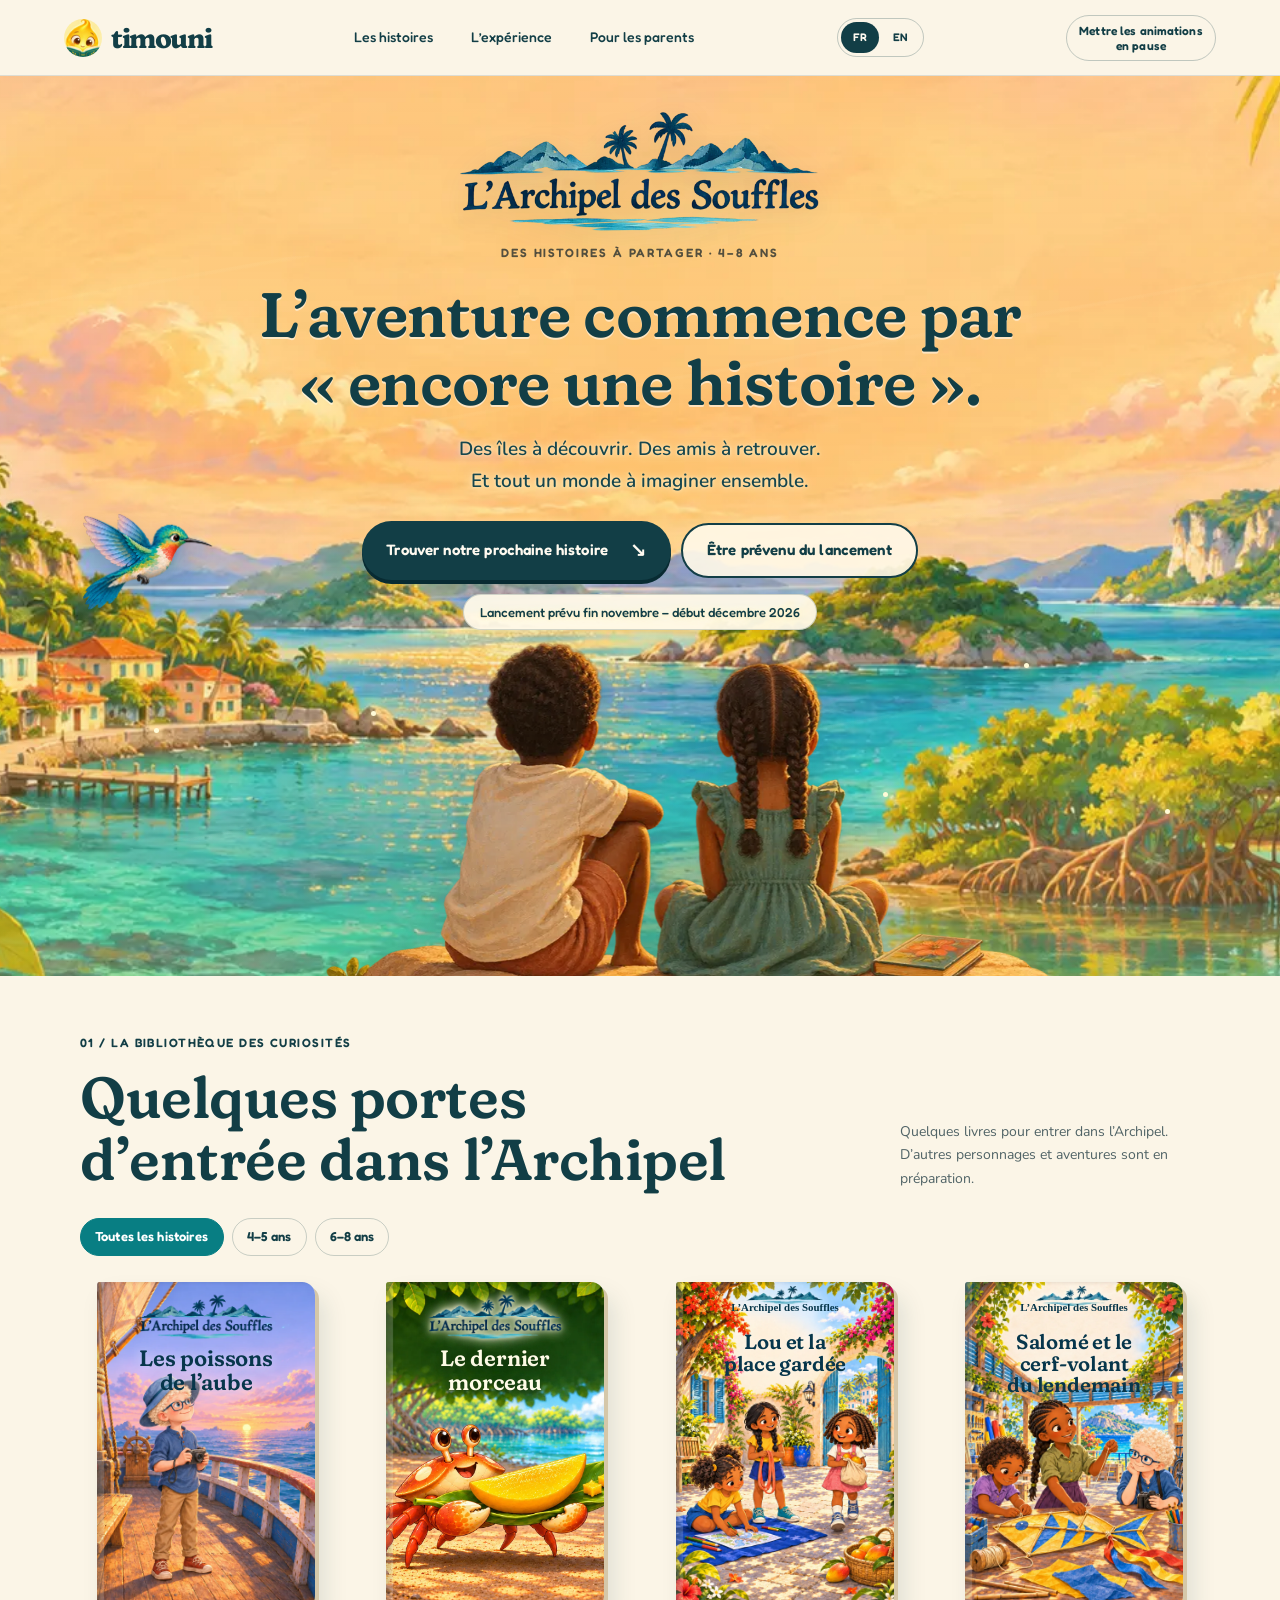
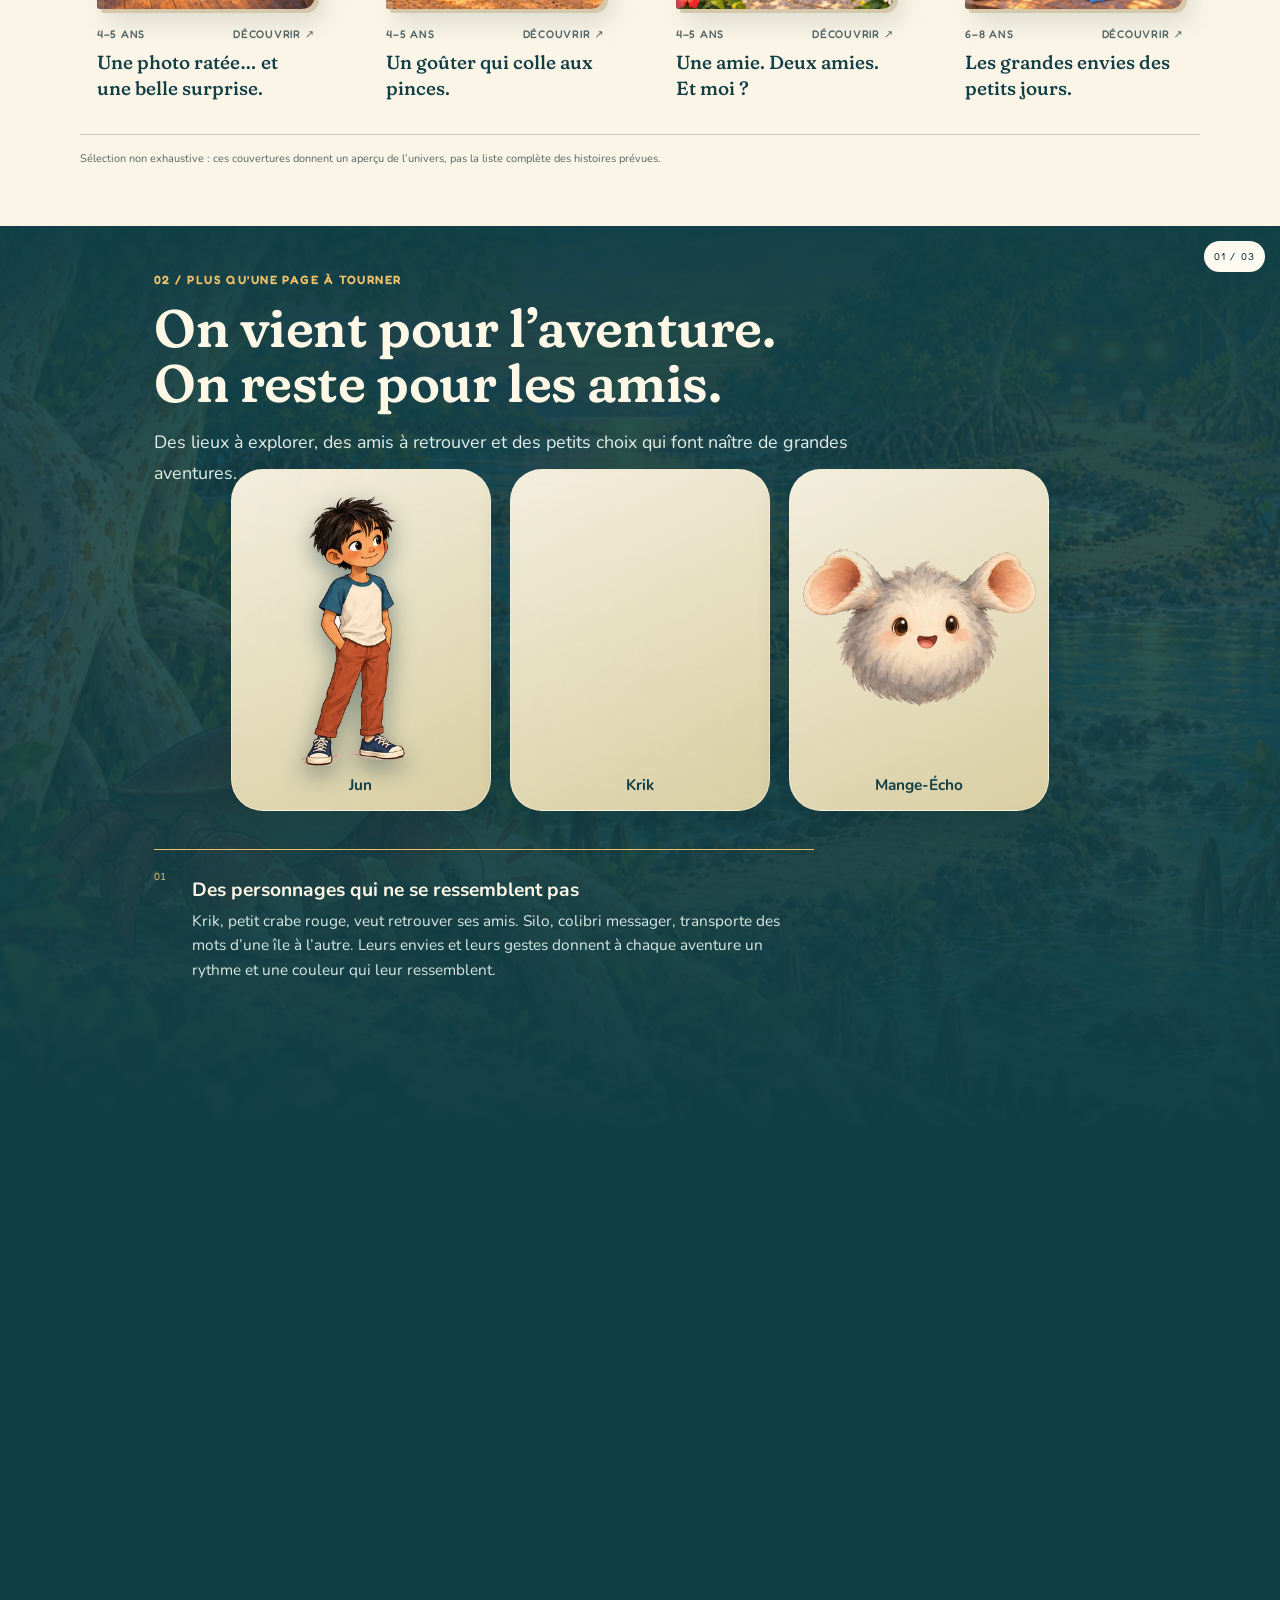
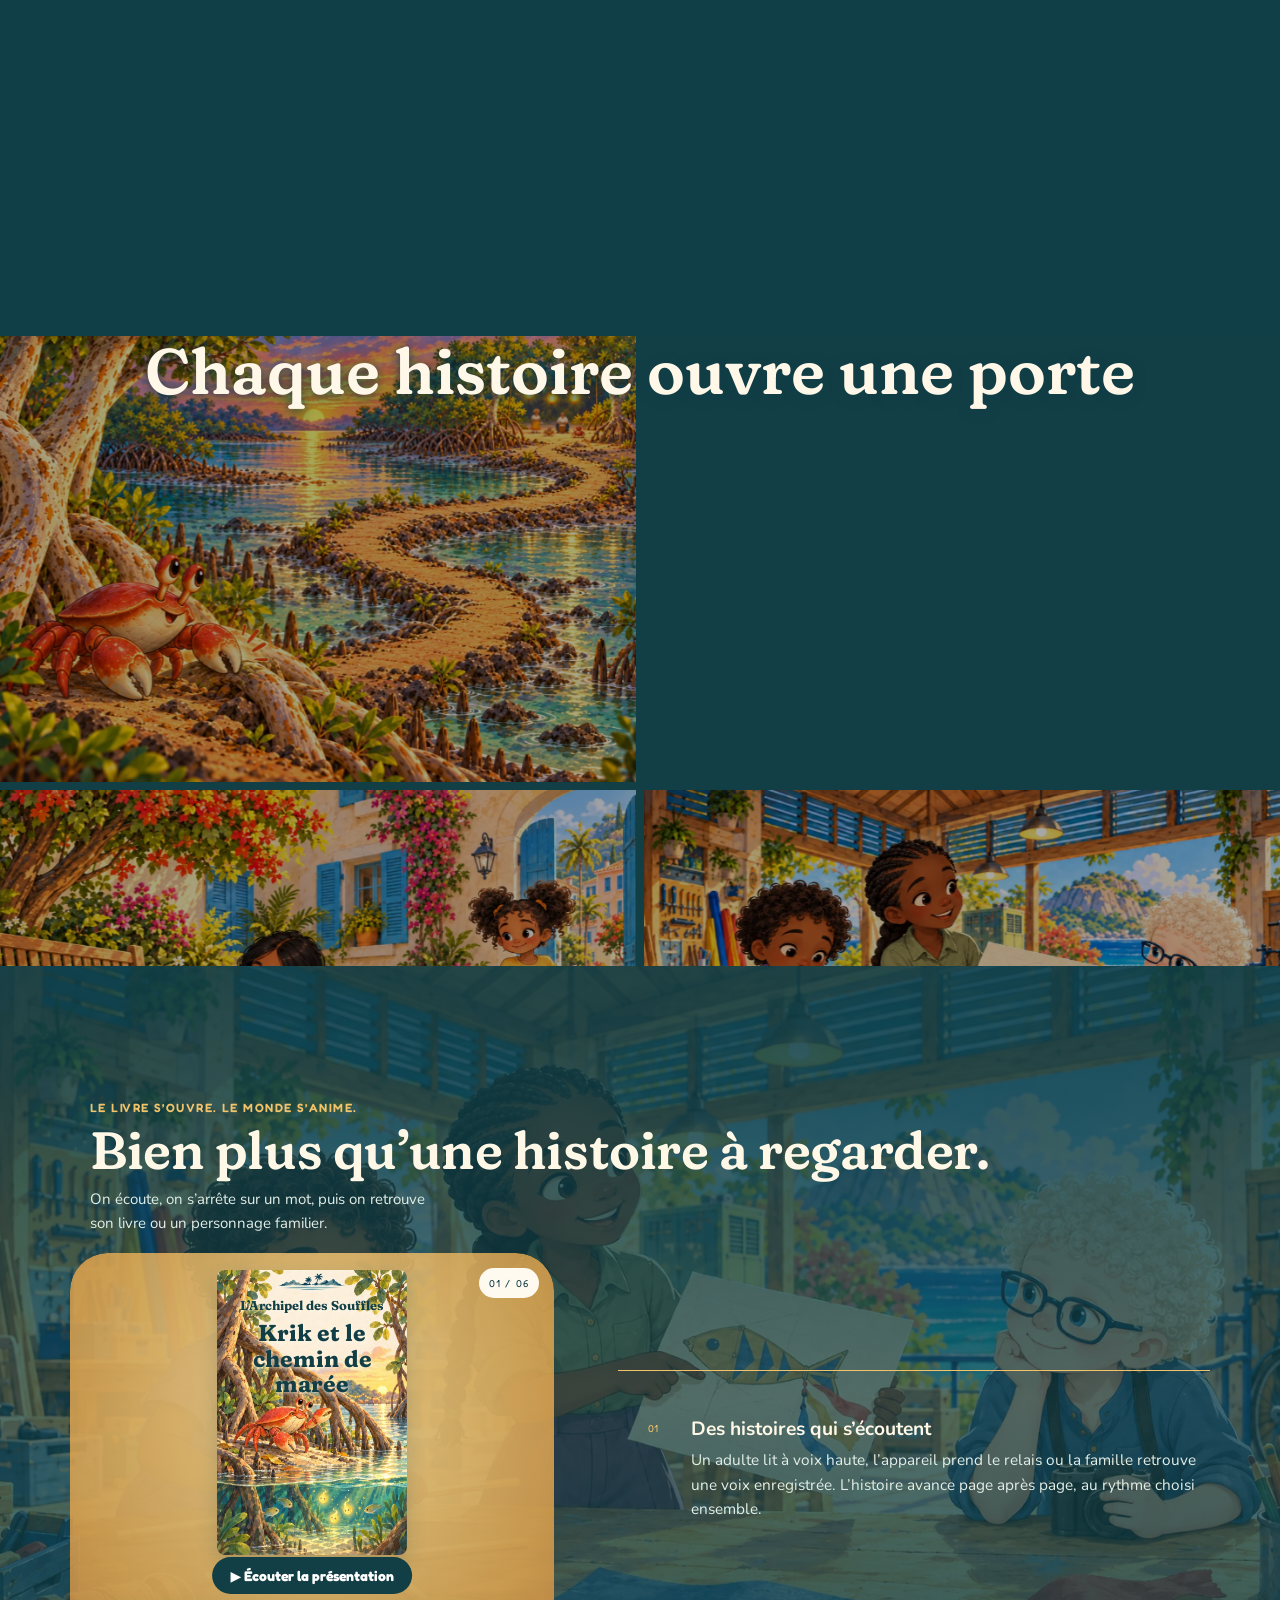
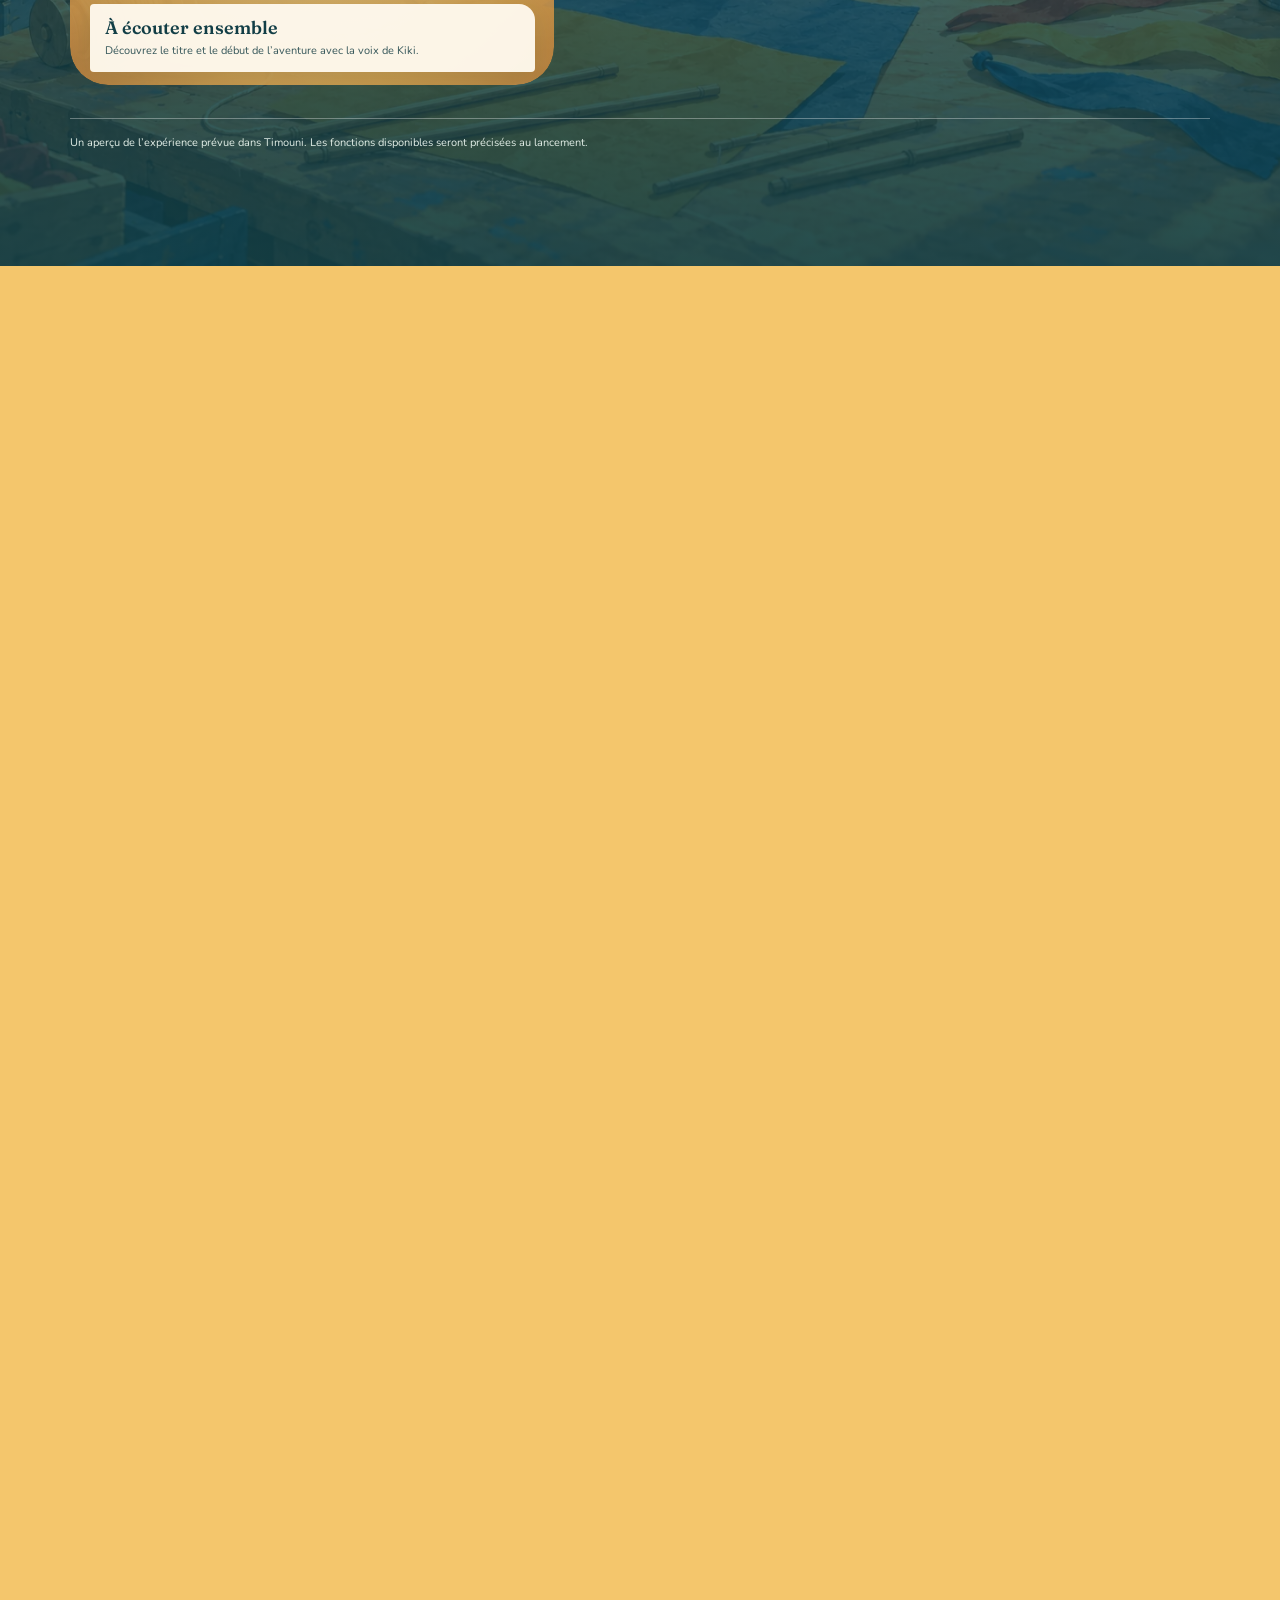
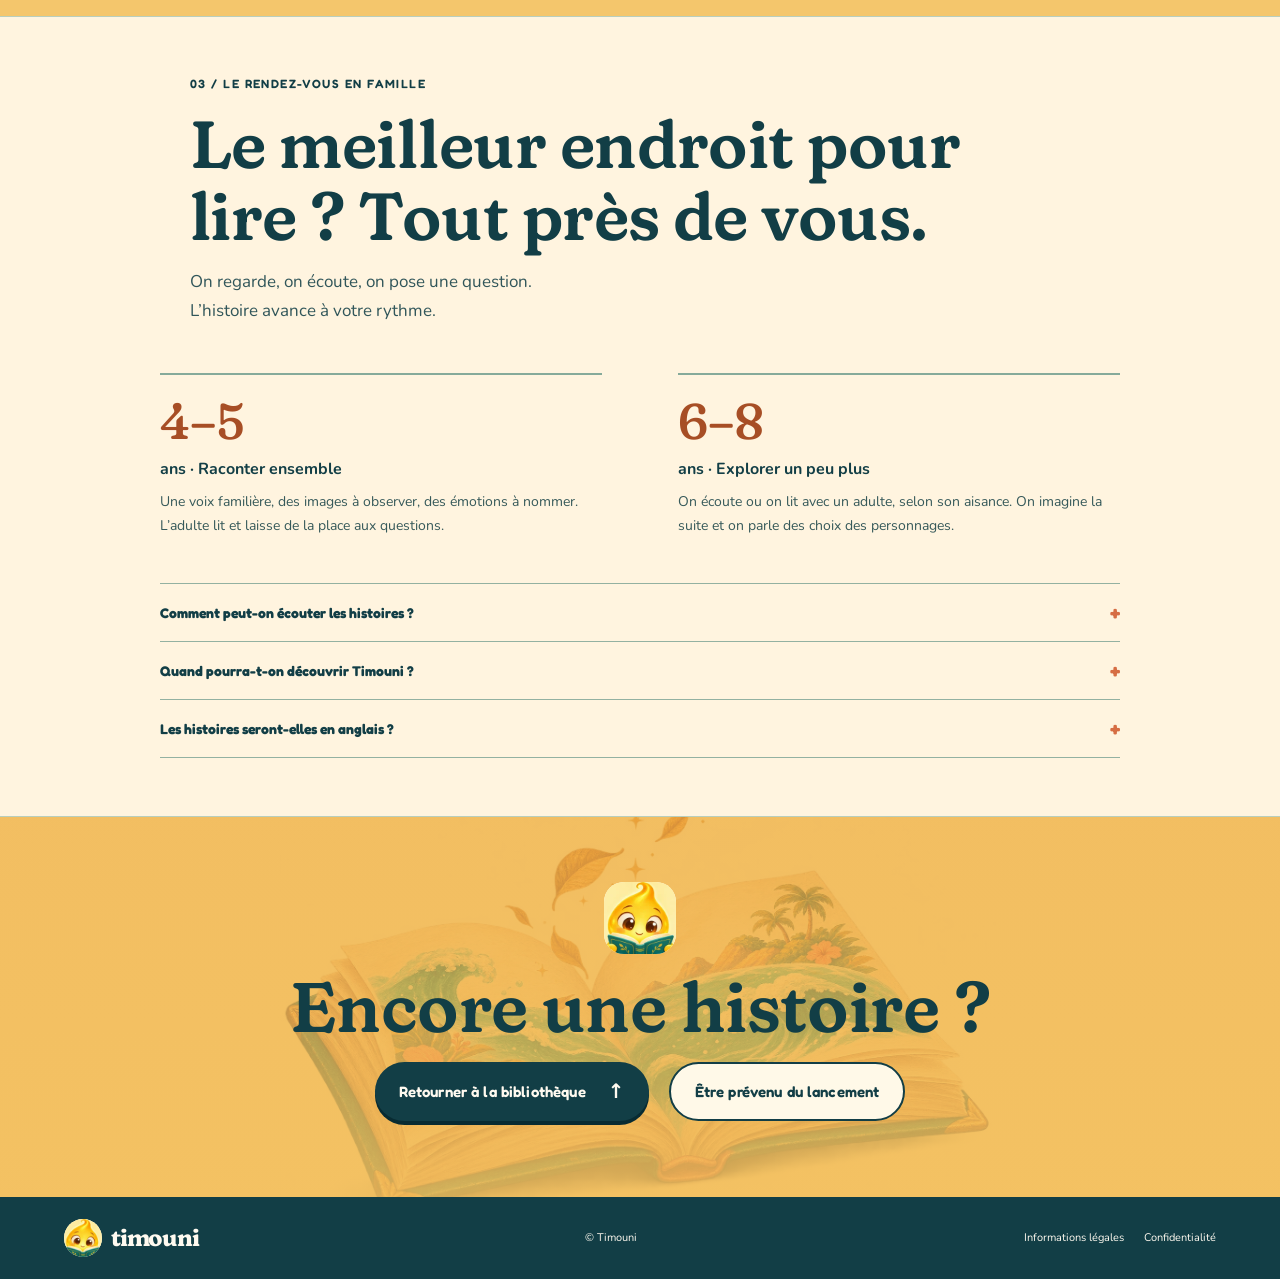
==== commit 50500c9a: "Correctif : noms des scripts restaures dans index.html Co-Authored-By: Claude Sonnet 5.5 <noreply@an" ====
--- a/index.html
+++ b/index.html
@@ -19,4 +19,4 @@
 Tout près de vous.</h2><p class="" data-fr="On regarde, on écoute, on pose une question.
 L’histoire avance à votre rythme." data-en="Look, listen, ask a question.
 Let the story follow your rhythm.">On regarde, on écoute, on pose une question.
-L’histoire avance à votre rythme.</p></div><div class="age-panels"><article><span class="age-number">4–5</span><h3 class="" data-fr="ans · Raconter ensemble" data-en="years · Tell it together">ans · Raconter ensemble</h3><p class="" data-fr="Une voix familière, des images à observer, des émotions à nommer. L’adulte lit et laisse de la place aux questions." data-en="A familiar voice, pictures to explore and feelings to name. An adult reads and leaves room for questions.">Une voix familière, des images à observer, des émotions à nommer. L’adulte lit et laisse de la place aux questions.</p></article><article><span class="age-number">6–8</span><h3 class="" data-fr="ans · Explorer un peu plus" data-en="years · Explore a little further">ans · Explorer un peu plus</h3><p class="" data-fr="On écoute ou on lit avec un adulte, selon son aisance. On imagine la suite et on parle des choix des personnages." data-en="Listen or read with an adult, depending on confidence. Imagine what happens next and talk about the characters’ choices.">On écoute ou on lit avec un adulte, selon son aisance. On imagine la suite et on parle des choix des personnages.</p></article></div><div class="questions"><details><summary><span class="" data-fr="Comment peut-on écouter les histoires ?" data-en="How can we listen to the stories?">Comment peut-on écouter les histoires ?</span></summary><p class="" data-fr="Le lecteur en préparation propose la voix de l’appareil et l’enregistrement d’une voix parentale, page après page. Les voix disponibles dépendent de l’appareil." data-en="The reader in preparation offers the device’s voice and a parent’s recorded voice, page by page. Available voices depend on the device.">Le lecteur en préparation propose la voix de l’appareil et l’enregistrement d’une voix parentale, page après page. Les voix disponibles dépendent de l’appareil.</p></details><details><summary><span class="" data-fr="Quand pourra-t-on découvrir Timouni ?" data-en="When can we discover Timouni?">Quand pourra-t-on découvrir Timouni ?</span></summary><p data-fr="Le lancement de l’application est prévu entre fin novembre et début décembre 2026. La date précise sera confirmée ici." data-en="The app is planned for launch between late November and early December 2026. The exact date will be confirmed here.">Le lancement de l’application est prévu entre fin novembre et début décembre 2026. La date précise sera confirmée ici.</p></details><details><summary><span class="" data-fr="Les histoires seront-elles en anglais ?" data-en="Will the stories be available in English?">Les histoires seront-elles en anglais ?</span></summary><p data-fr="Les histoires seront proposées en français et en anglais. D’autres langues suivront ensuite." data-en="Stories will be available in French and English. Other languages will follow.">Les histoires seront proposées en français et en anglais. D’autres langues suivront ensuite.</p></details></div></section><section class="closing"><img src="assets/brand/mascotte-doree-lisant-un-livre.webp" alt="" width="90" height="90"><h2 class="" data-fr="Encore une histoire ?" data-en="One more story?">Encore une histoire ?</h2><div class="closing-actions"><a class="cta" href="#histoires"><span class="" data-fr="Retourner à la bibliothèque" data-en="Back to the bookshelf">Retourner à la bibliothèque</span><span aria-hidden="true">↑</span></a><a class="cta cta-secondary" href="https://7d971d3f.sibforms.com/serve/[base64]" data-href-fr="https://7d971d3f.sibforms.com/serve/[base64]" data-href-en="https://7d971d3f.sibforms.com/serve/[base64]" target="_blank" rel="noopener"><span data-fr="Être prévenu du lancement" data-en="Get notified at launch">Être prévenu du lancement</span></a></div></section></main><footer><a class="brand" href="#accueil" aria-label="Timouni"><img src="assets/brand/mascotte-doree-lisant-un-livre.webp" alt="" width="42" height="42"><span>timouni</span></a><p>© Timouni</p><div><a href="informations.html"><span class="" data-fr="Informations légales" data-en="Legal information">Informations légales</span></a><a href="confidentialite.html#fr" data-href-fr="confidentialite.html#fr" data-href-en="confidentialite.html#en"><span class="" data-fr="Confidentialité" data-en="Privacy">Confidentialité</span></a></div></footer><dialog id="book-dialog"><button class="dialog-close" aria-label="Fermer / Close">×</button><div class="dialog-content"></div></dialog><script src=".js?v=20261112-mobile2" defer></script><script src=".js?v=20261112-mobile2" defer></script><script src=".js?v=20261112-mobile2" defer></script></body></html>
+L’histoire avance à votre rythme.</p></div><div class="age-panels"><article><span class="age-number">4–5</span><h3 class="" data-fr="ans · Raconter ensemble" data-en="years · Tell it together">ans · Raconter ensemble</h3><p class="" data-fr="Une voix familière, des images à observer, des émotions à nommer. L’adulte lit et laisse de la place aux questions." data-en="A familiar voice, pictures to explore and feelings to name. An adult reads and leaves room for questions.">Une voix familière, des images à observer, des émotions à nommer. L’adulte lit et laisse de la place aux questions.</p></article><article><span class="age-number">6–8</span><h3 class="" data-fr="ans · Explorer un peu plus" data-en="years · Explore a little further">ans · Explorer un peu plus</h3><p class="" data-fr="On écoute ou on lit avec un adulte, selon son aisance. On imagine la suite et on parle des choix des personnages." data-en="Listen or read with an adult, depending on confidence. Imagine what happens next and talk about the characters’ choices.">On écoute ou on lit avec un adulte, selon son aisance. On imagine la suite et on parle des choix des personnages.</p></article></div><div class="questions"><details><summary><span class="" data-fr="Comment peut-on écouter les histoires ?" data-en="How can we listen to the stories?">Comment peut-on écouter les histoires ?</span></summary><p class="" data-fr="Le lecteur en préparation propose la voix de l’appareil et l’enregistrement d’une voix parentale, page après page. Les voix disponibles dépendent de l’appareil." data-en="The reader in preparation offers the device’s voice and a parent’s recorded voice, page by page. Available voices depend on the device.">Le lecteur en préparation propose la voix de l’appareil et l’enregistrement d’une voix parentale, page après page. Les voix disponibles dépendent de l’appareil.</p></details><details><summary><span class="" data-fr="Quand pourra-t-on découvrir Timouni ?" data-en="When can we discover Timouni?">Quand pourra-t-on découvrir Timouni ?</span></summary><p data-fr="Le lancement de l’application est prévu entre fin novembre et début décembre 2026. La date précise sera confirmée ici." data-en="The app is planned for launch between late November and early December 2026. The exact date will be confirmed here.">Le lancement de l’application est prévu entre fin novembre et début décembre 2026. La date précise sera confirmée ici.</p></details><details><summary><span class="" data-fr="Les histoires seront-elles en anglais ?" data-en="Will the stories be available in English?">Les histoires seront-elles en anglais ?</span></summary><p data-fr="Les histoires seront proposées en français et en anglais. D’autres langues suivront ensuite." data-en="Stories will be available in French and English. Other languages will follow.">Les histoires seront proposées en français et en anglais. D’autres langues suivront ensuite.</p></details></div></section><section class="closing"><img src="assets/brand/mascotte-doree-lisant-un-livre.webp" alt="" width="90" height="90"><h2 class="" data-fr="Encore une histoire ?" data-en="One more story?">Encore une histoire ?</h2><div class="closing-actions"><a class="cta" href="#histoires"><span class="" data-fr="Retourner à la bibliothèque" data-en="Back to the bookshelf">Retourner à la bibliothèque</span><span aria-hidden="true">↑</span></a><a class="cta cta-secondary" href="https://7d971d3f.sibforms.com/serve/[base64]" data-href-fr="https://7d971d3f.sibforms.com/serve/[base64]" data-href-en="https://7d971d3f.sibforms.com/serve/[base64]" target="_blank" rel="noopener"><span data-fr="Être prévenu du lancement" data-en="Get notified at launch">Être prévenu du lancement</span></a></div></section></main><footer><a class="brand" href="#accueil" aria-label="Timouni"><img src="assets/brand/mascotte-doree-lisant-un-livre.webp" alt="" width="42" height="42"><span>timouni</span></a><p>© Timouni</p><div><a href="informations.html"><span class="" data-fr="Informations légales" data-en="Legal information">Informations légales</span></a><a href="confidentialite.html#fr" data-href-fr="confidentialite.html#fr" data-href-en="confidentialite.html#en"><span class="" data-fr="Confidentialité" data-en="Privacy">Confidentialité</span></a></div></footer><dialog id="book-dialog"><button class="dialog-close" aria-label="Fermer / Close">×</button><div class="dialog-content"></div></dialog><script src="decouverte.js?v=20261112-mobile2" defer></script><script src="vie-decouverte.js?v=20261112-mobile2" defer></script><script src="defilement.js?v=20261112-mobile2" defer></script></body></html>
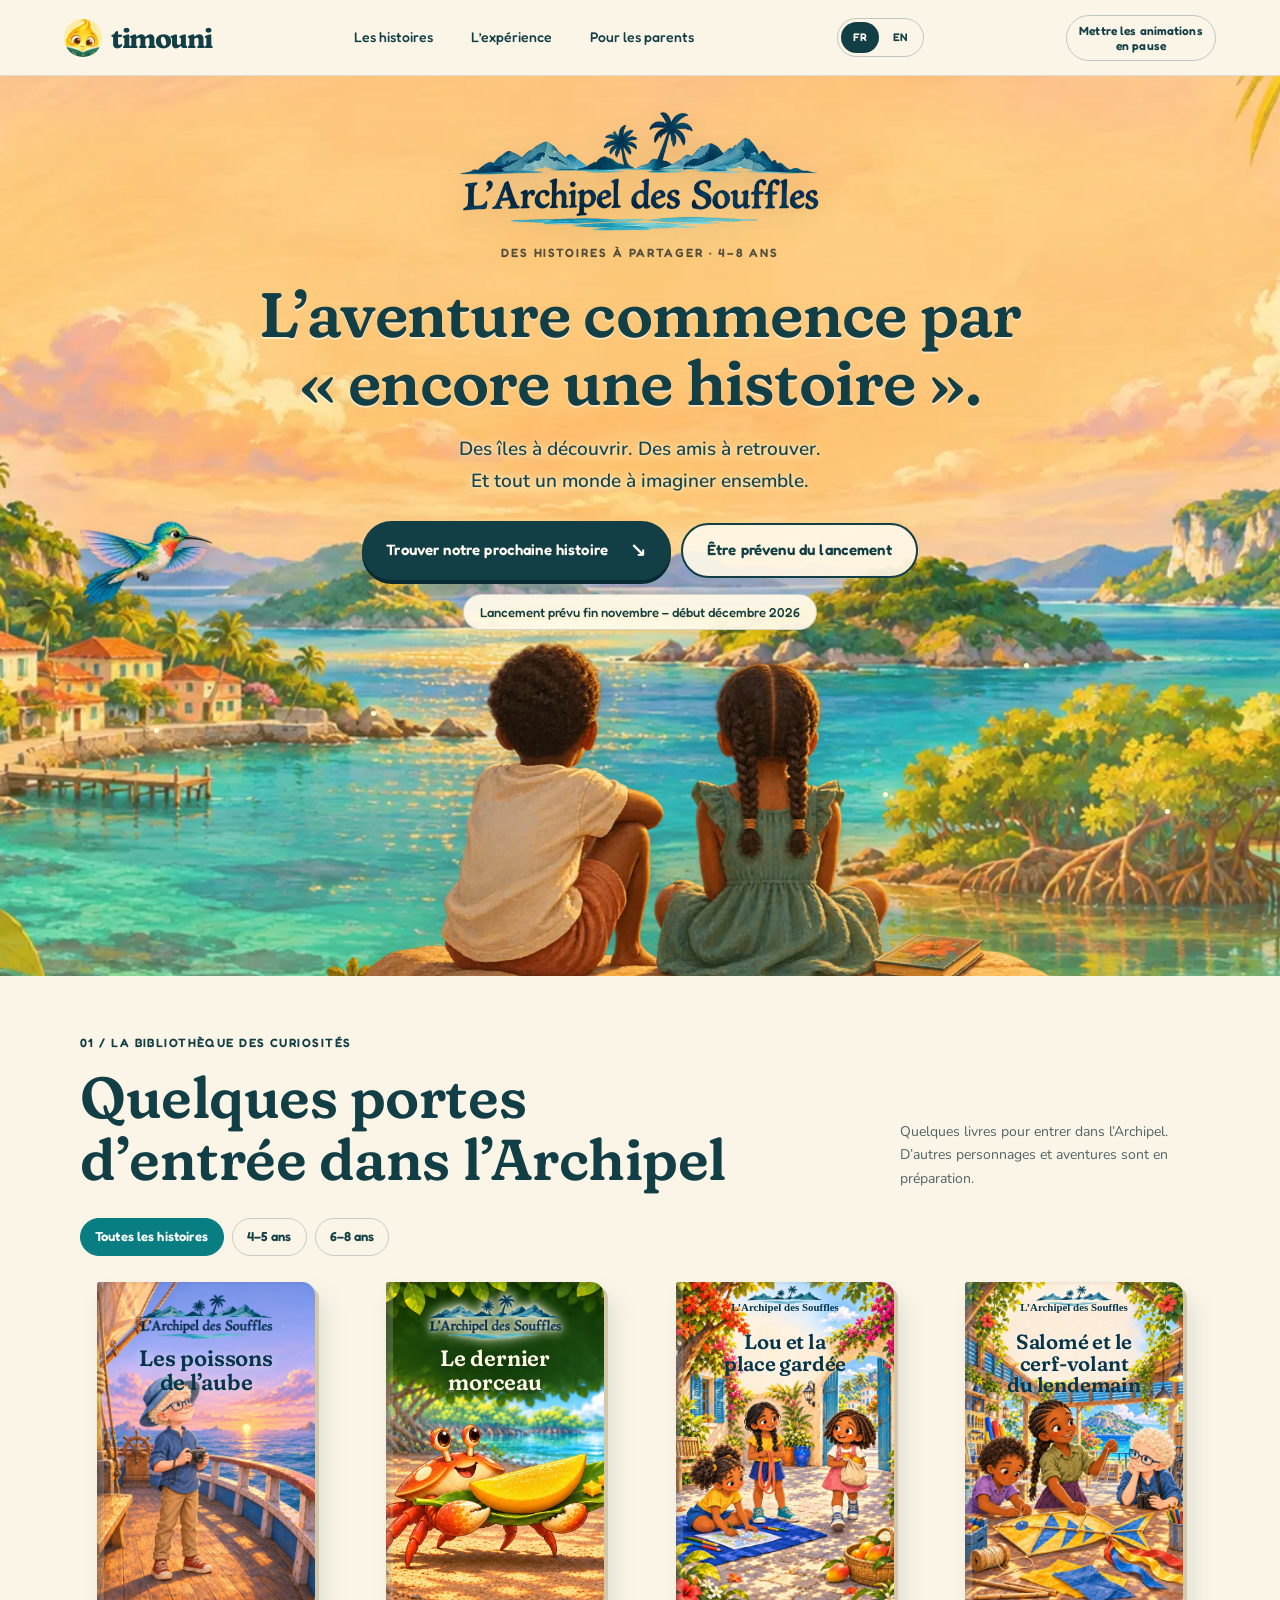
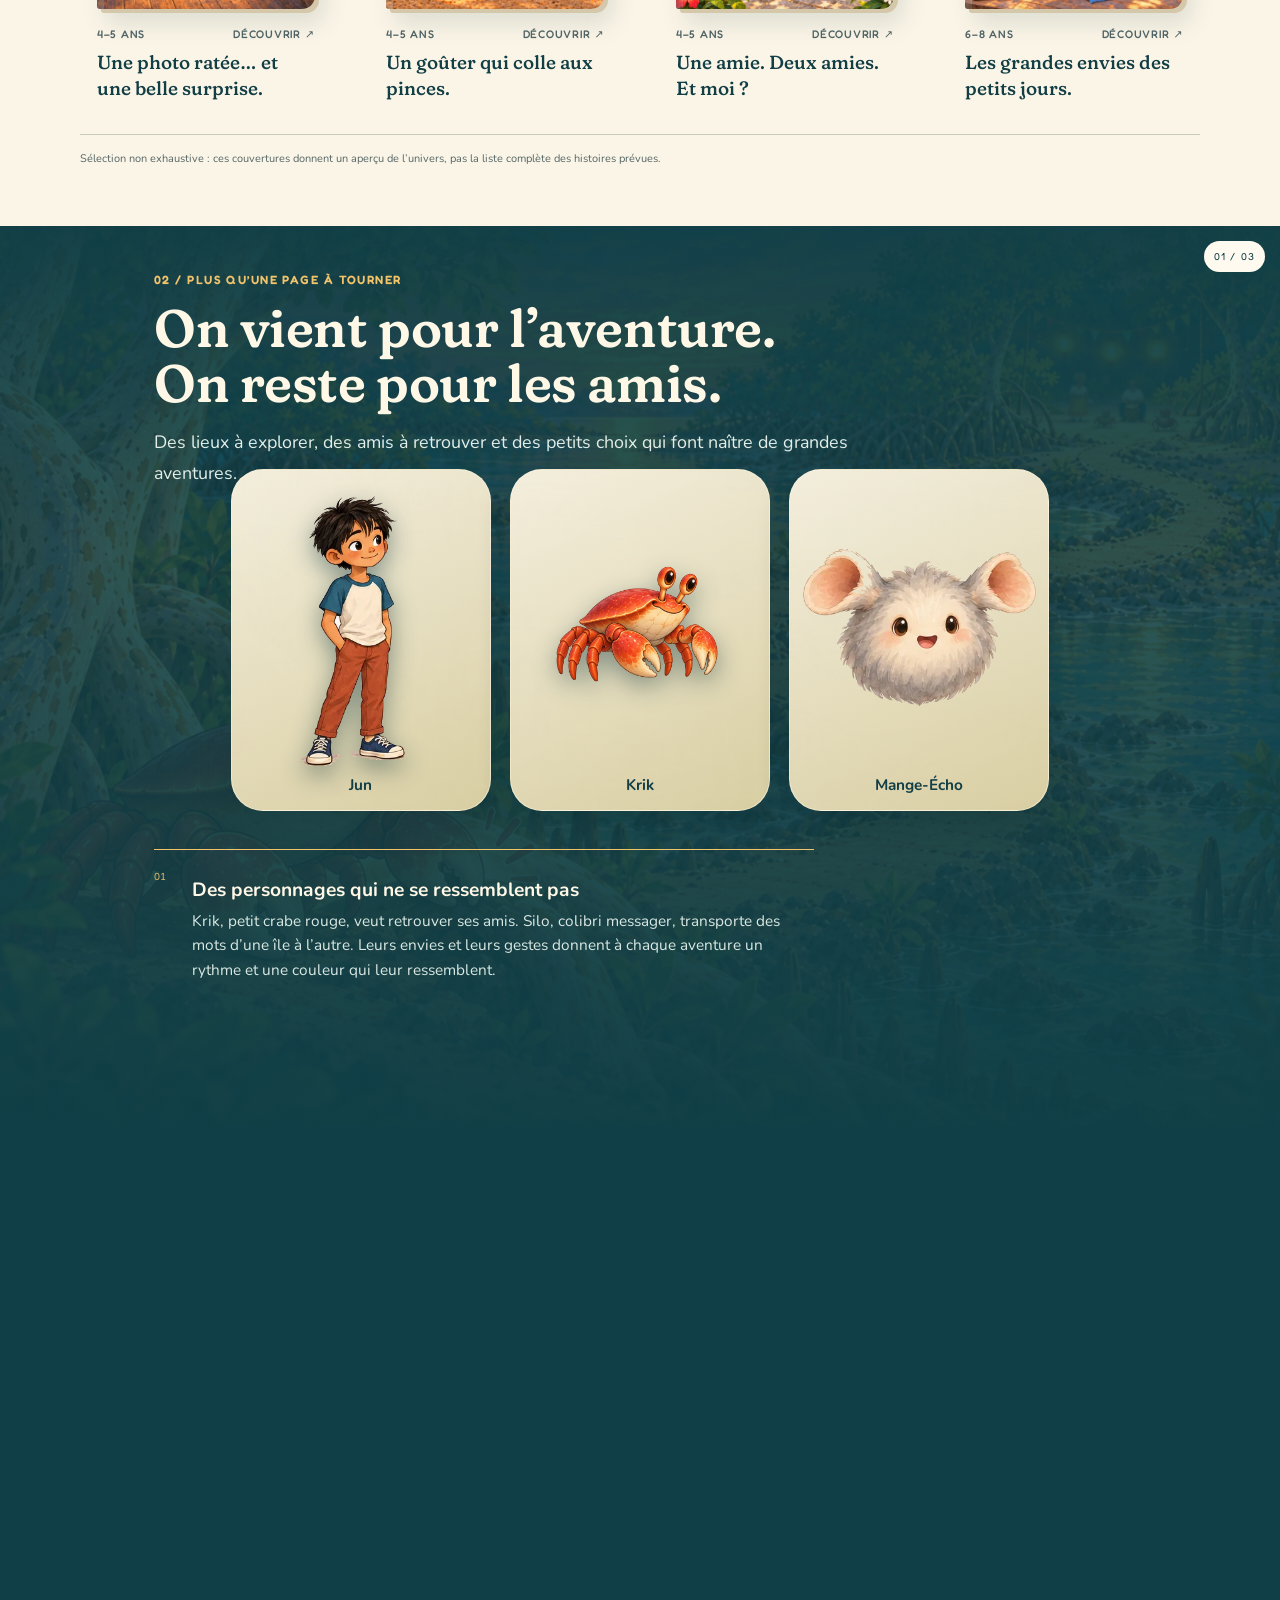
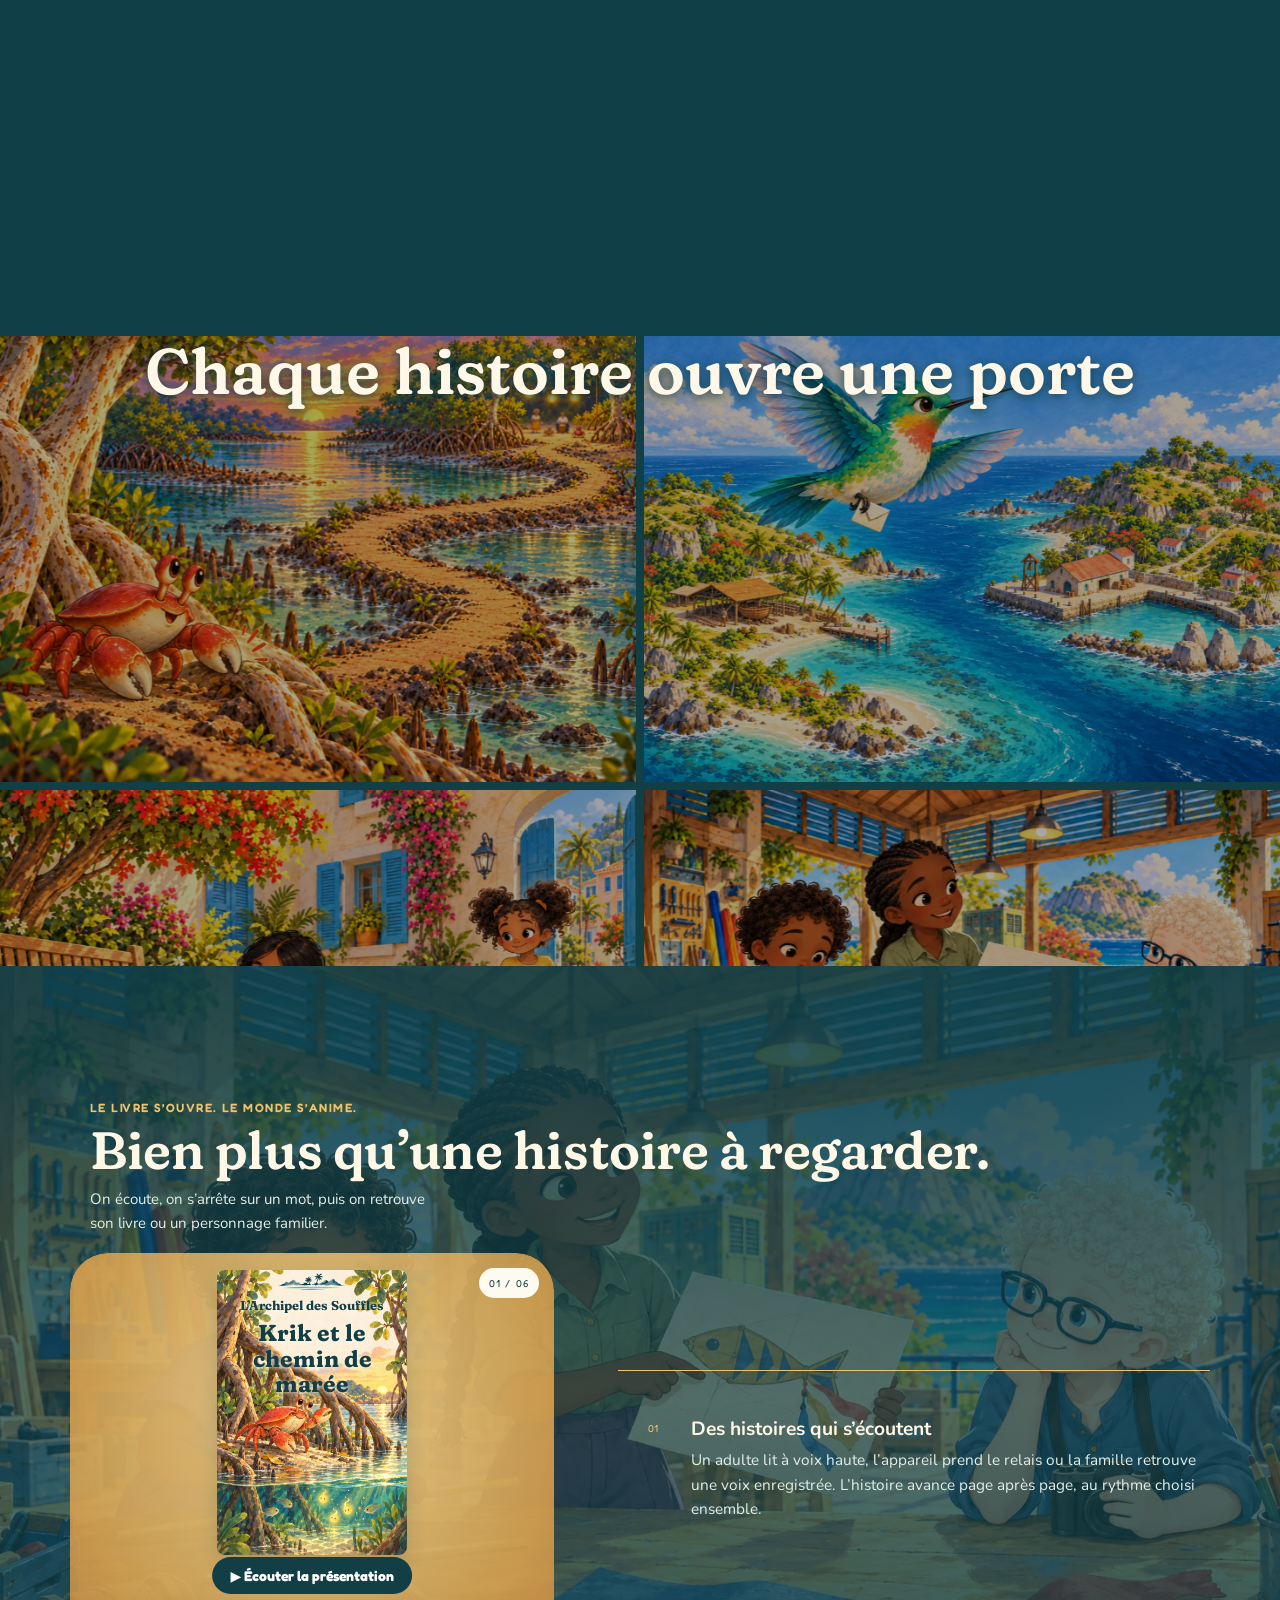
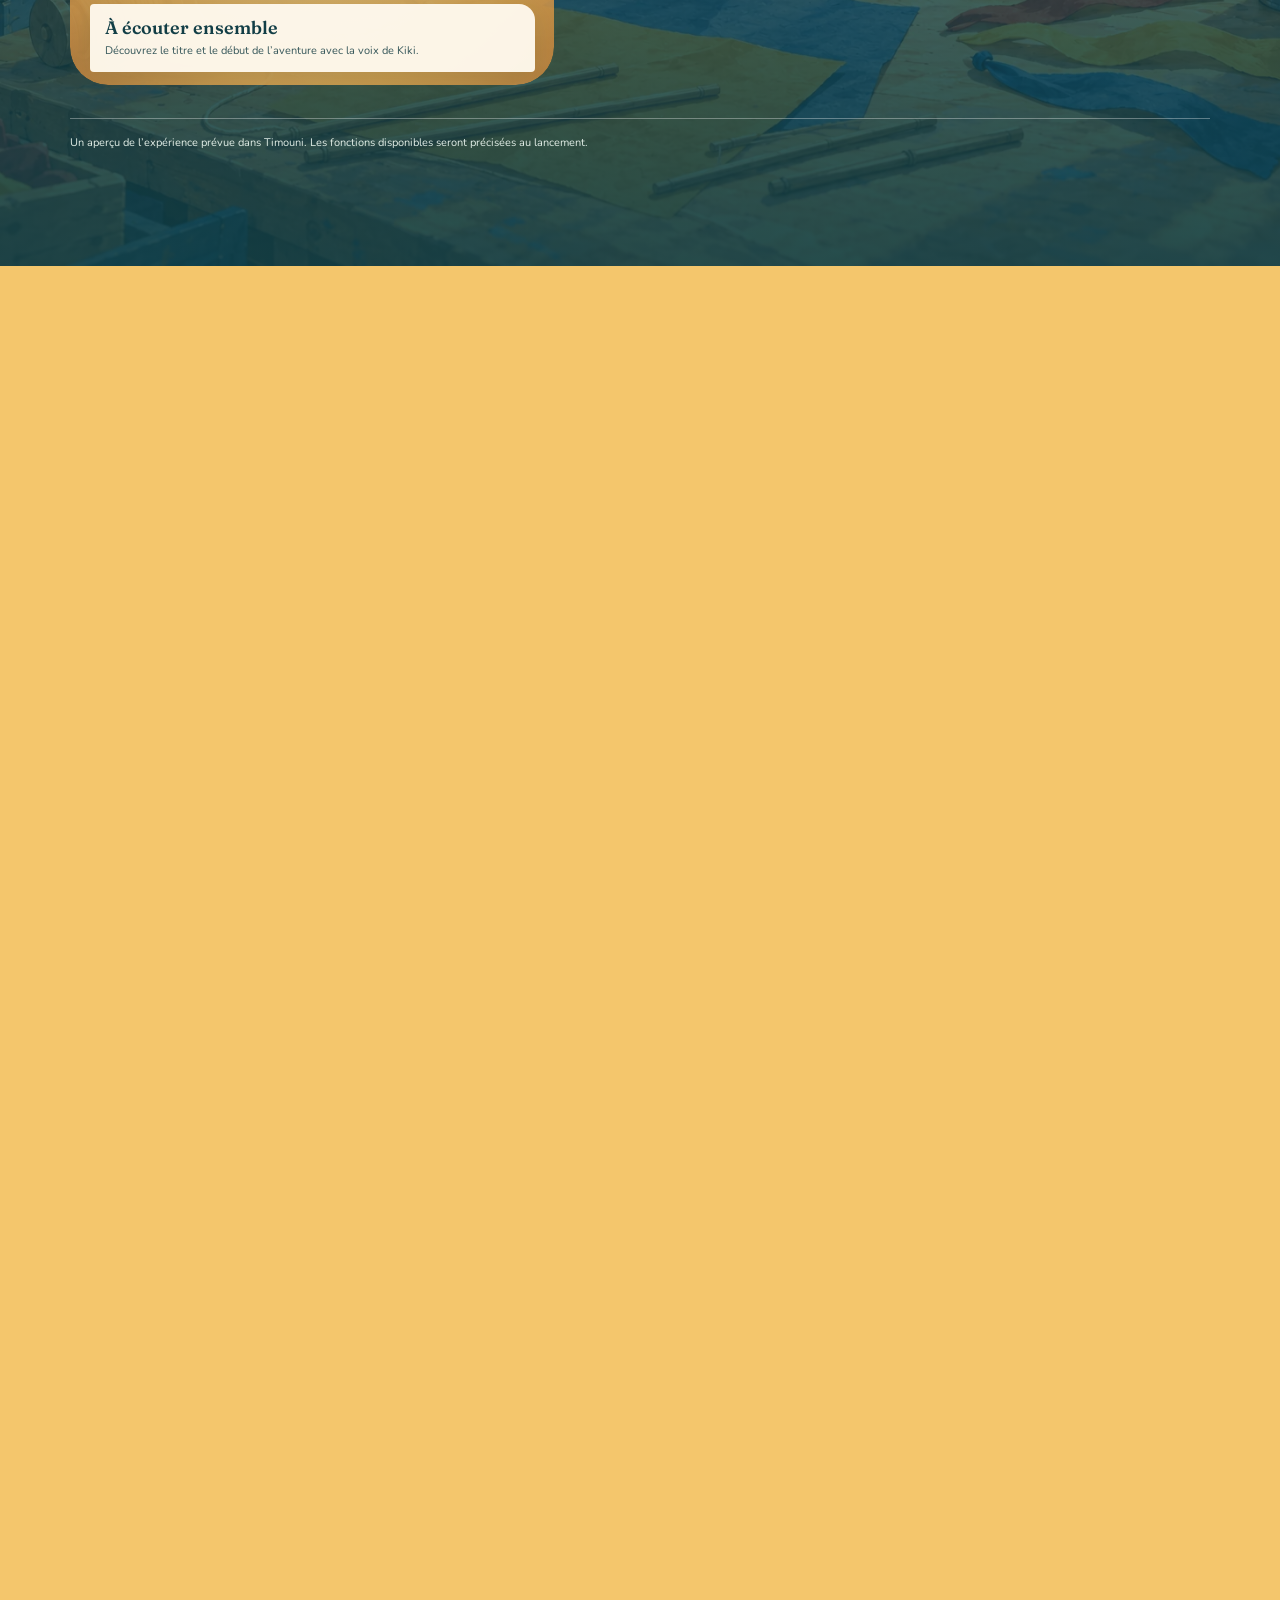
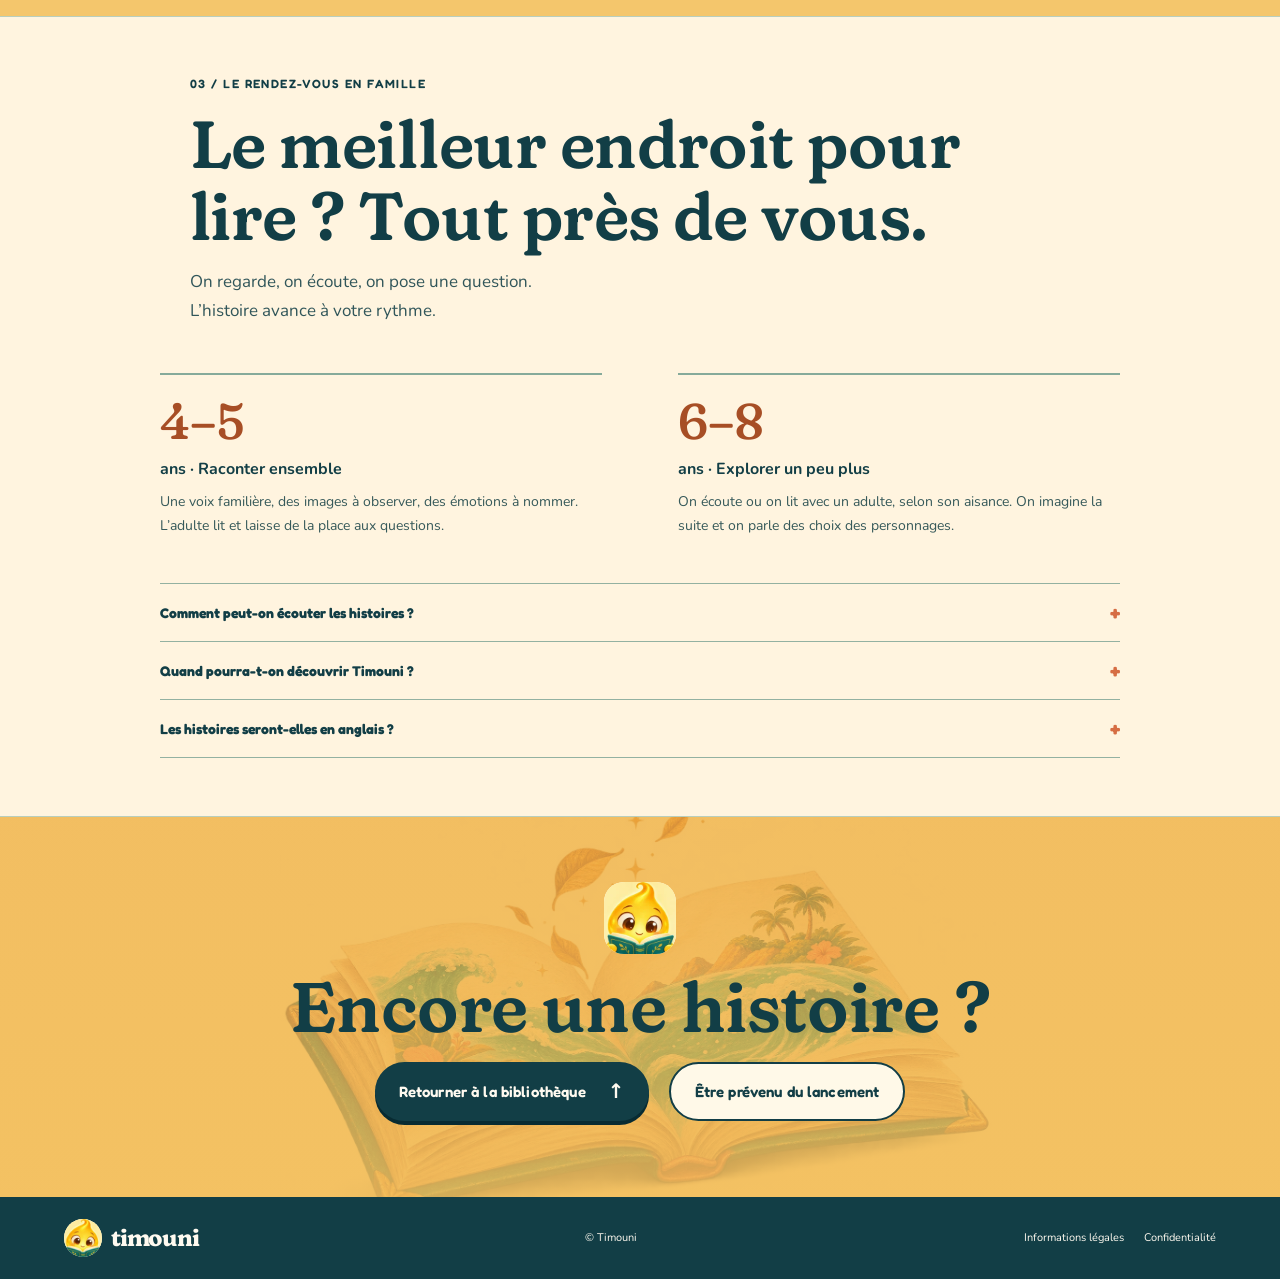
==== commit a9e7ecab: "Hero net sans parallaxe sur mobile, section zoom en grille, panorama mobile plus grand Co-Authored-B" ====
--- a/index.html
+++ b/index.html
@@ -1,10 +1,10 @@
-<!doctype html><html lang="fr"><head><meta charset="utf-8"><link rel="canonical" href="https://timouni.com/"><script src="redirection.js"></script><meta name="viewport" content="width=device-width,initial-scale=1"><meta name="robots" content="index,follow,max-image-preview:large"><meta name="theme-color" content="#fbf5e7"><title>Timouni — histoires illustrées pour enfants de 4 à 8 ans</title><meta name="description" content="Timouni : des histoires illustrées à lire et à écouter en famille, pour les enfants de 4 à 8 ans. Découvrez L’Archipel des Souffles. Lancement fin novembre 2026."><meta property="og:url" content="https://timouni.com/"><meta property="og:type" content="website"><meta property="og:site_name" content="Timouni"><meta property="og:title" content="Timouni — histoires illustrées pour enfants de 4 à 8 ans"><meta property="og:locale" content="fr_FR"><meta property="og:locale:alternate" content="en_US"><meta property="og:description" content="Des histoires illustrées à lire et à écouter en famille. Découvrez L’Archipel des Souffles, dès 4 ans."><meta property="og:image" content="https://timouni.com/assets/decouverte-v02/og-timouni.jpg"><meta property="og:image:width" content="1200"><meta property="og:image:height" content="630"><meta name="twitter:card" content="summary_large_image"><link rel="preload" as="image" href="assets/decouverte-v02/archipel-panoramique-editorial-mobile.webp" media="(max-width:640px)" fetchpriority="high"><link rel="preload" as="image" href="assets/decouverte-v02/archipel-panoramique-editorial-v01.webp" media="(min-width:641px)" fetchpriority="high"><link rel="icon" type="image/png" href="assets/brand/mascotte-favicon.png"><link rel="stylesheet" href="timouni.css?v=20261112-mobile2"><script type="application/ld+json">{"@context":"https://schema.org","@graph":[{"@type":"Organization","@id":"https://timouni.com/#org","name":"Timouni","url":"https://timouni.com/","logo":"https://timouni.com/assets/brand/mascotte-doree-lisant-un-livre.webp","email":"contact@timouni.com"},{"@type":"WebSite","@id":"https://timouni.com/#site","url":"https://timouni.com/","name":"Timouni","inLanguage":["fr","en"],"publisher":{"@id":"https://timouni.com/#org"},"description":"Histoires illustrées pour enfants de 4 à 8 ans : L’Archipel des Souffles."},{"@type":"FAQPage","mainEntity":[{"@type":"Question","name":"Quand pourra-t-on découvrir Timouni ?","acceptedAnswer":{"@type":"Answer","text":"Le lancement de l’application est prévu entre fin novembre et début décembre 2026. La date précise sera confirmée sur timouni.com."}},{"@type":"Question","name":"Les histoires seront-elles en anglais ?","acceptedAnswer":{"@type":"Answer","text":"Les histoires seront proposées en français et en anglais. D’autres langues suivront ensuite."}}]}]}</script></head><body><a href="#contenu" class="skip" data-fr="Aller au contenu" data-en="Skip to content">Aller au contenu</a><header><a class="brand" href="#accueil" aria-label="Timouni"><img src="assets/brand/mascotte-doree-lisant-un-livre.webp" alt="" width="42" height="42"><span>timouni</span></a><nav aria-label="Navigation"><a href="#histoires" class="" data-fr="Les histoires" data-en="Stories">Les histoires</a><a href="#experience" class="" data-fr="L’expérience" data-en="The experience">L’expérience</a><a href="#parents" class="" data-fr="Pour les parents" data-en="For parents">Pour les parents</a></nav><div class="languages" role="group" aria-label="Langue / Language"><button data-language="fr" aria-pressed="true">FR</button><button data-language="en" aria-pressed="false">EN</button></div><button class="motion-toggle" type="button" aria-pressed="false"><span class="" data-fr="Mettre les animations en pause" data-en="Pause animations">Mettre les animations en pause</span></button></header><main id="contenu"><section class="hero" id="accueil"><div class="horizon" aria-hidden="true"></div><div class="hero-copy"><div class="hero-signature"><img src="assets/decouverte-v02/embleme-fr.webp" data-src-fr="assets/decouverte-v02/embleme-fr.webp" data-src-en="assets/decouverte-v02/embleme-en.webp" alt="L’Archipel des Souffles" data-alt-fr="L’Archipel des Souffles" data-alt-en="The Whispering Isles"></div><p class="eyebrow" data-fr="DES HISTOIRES À PARTAGER · 4–8 ANS" data-en="STORIES TO SHARE · AGES 4–8">DES HISTOIRES À PARTAGER · 4–8 ANS</p><h1 class="" data-fr="L’aventure commence
+<!doctype html><html lang="fr"><head><meta charset="utf-8"><link rel="canonical" href="https://timouni.com/"><script src="redirection.js"></script><meta name="viewport" content="width=device-width,initial-scale=1"><meta name="robots" content="index,follow,max-image-preview:large"><meta name="theme-color" content="#fbf5e7"><title>Timouni — histoires illustrées pour enfants de 4 à 8 ans</title><meta name="description" content="Timouni : des histoires illustrées à lire et à écouter en famille, pour les enfants de 4 à 8 ans. Découvrez L’Archipel des Souffles. Lancement fin novembre 2026."><meta property="og:url" content="https://timouni.com/"><meta property="og:type" content="website"><meta property="og:site_name" content="Timouni"><meta property="og:title" content="Timouni — histoires illustrées pour enfants de 4 à 8 ans"><meta property="og:locale" content="fr_FR"><meta property="og:locale:alternate" content="en_US"><meta property="og:description" content="Des histoires illustrées à lire et à écouter en famille. Découvrez L’Archipel des Souffles, dès 4 ans."><meta property="og:image" content="https://timouni.com/assets/decouverte-v02/og-timouni.jpg"><meta property="og:image:width" content="1200"><meta property="og:image:height" content="630"><meta name="twitter:card" content="summary_large_image"><link rel="preload" as="image" href="assets/decouverte-v02/archipel-panoramique-mobile-v2.webp" media="(max-width:640px)" fetchpriority="high"><link rel="preload" as="image" href="assets/decouverte-v02/archipel-panoramique-editorial-v01.webp" media="(min-width:641px)" fetchpriority="high"><link rel="icon" type="image/png" href="assets/brand/mascotte-favicon.png"><link rel="stylesheet" href="timouni.css?v=20261112-mobile4"><script type="application/ld+json">{"@context":"https://schema.org","@graph":[{"@type":"Organization","@id":"https://timouni.com/#org","name":"Timouni","url":"https://timouni.com/","logo":"https://timouni.com/assets/brand/mascotte-doree-lisant-un-livre.webp","email":"contact@timouni.com"},{"@type":"WebSite","@id":"https://timouni.com/#site","url":"https://timouni.com/","name":"Timouni","inLanguage":["fr","en"],"publisher":{"@id":"https://timouni.com/#org"},"description":"Histoires illustrées pour enfants de 4 à 8 ans : L’Archipel des Souffles."},{"@type":"FAQPage","mainEntity":[{"@type":"Question","name":"Quand pourra-t-on découvrir Timouni ?","acceptedAnswer":{"@type":"Answer","text":"Le lancement de l’application est prévu entre fin novembre et début décembre 2026. La date précise sera confirmée sur timouni.com."}},{"@type":"Question","name":"Les histoires seront-elles en anglais ?","acceptedAnswer":{"@type":"Answer","text":"Les histoires seront proposées en français et en anglais. D’autres langues suivront ensuite."}}]}]}</script></head><body><a href="#contenu" class="skip" data-fr="Aller au contenu" data-en="Skip to content">Aller au contenu</a><header><a class="brand" href="#accueil" aria-label="Timouni"><img src="assets/brand/mascotte-doree-lisant-un-livre.webp" alt="" width="42" height="42"><span>timouni</span></a><nav aria-label="Navigation"><a href="#histoires" class="" data-fr="Les histoires" data-en="Stories">Les histoires</a><a href="#experience" class="" data-fr="L’expérience" data-en="The experience">L’expérience</a><a href="#parents" class="" data-fr="Pour les parents" data-en="For parents">Pour les parents</a></nav><div class="languages" role="group" aria-label="Langue / Language"><button data-language="fr" aria-pressed="true">FR</button><button data-language="en" aria-pressed="false">EN</button></div><button class="motion-toggle" type="button" aria-pressed="false"><span class="" data-fr="Mettre les animations en pause" data-en="Pause animations">Mettre les animations en pause</span></button></header><main id="contenu"><section class="hero" id="accueil"><div class="horizon" aria-hidden="true"></div><div class="hero-copy"><div class="hero-signature"><img src="assets/decouverte-v02/embleme-fr.webp" data-src-fr="assets/decouverte-v02/embleme-fr.webp" data-src-en="assets/decouverte-v02/embleme-en.webp" alt="L’Archipel des Souffles" data-alt-fr="L’Archipel des Souffles" data-alt-en="The Whispering Isles"></div><p class="eyebrow" data-fr="DES HISTOIRES À PARTAGER · 4–8 ANS" data-en="STORIES TO SHARE · AGES 4–8">DES HISTOIRES À PARTAGER · 4–8 ANS</p><h1 class="" data-fr="L’aventure commence
 par « encore une histoire »." data-en="Adventure begins
 with “one more story”.">L’aventure commence
 par « encore une histoire ».</h1><p class="hero-intro" data-fr="Des îles à découvrir. Des amis à retrouver.
 Et tout un monde à imaginer ensemble." data-en="Islands to discover. Friends to find again.
 A whole world to imagine together.">Des îles à découvrir. Des amis à retrouver.
-Et tout un monde à imaginer ensemble.</p><div class="hero-actions"><a class="cta" href="#histoires"><span class="" data-fr="Trouver notre prochaine histoire" data-en="Find our next story">Trouver notre prochaine histoire</span><span aria-hidden="true">↘</span></a><a class="cta cta-secondary" href="https://7d971d3f.sibforms.com/serve/[base64]" data-href-fr="https://7d971d3f.sibforms.com/serve/[base64]" data-href-en="https://7d971d3f.sibforms.com/serve/[base64]" target="_blank" rel="noopener"><span data-fr="Être prévenu du lancement" data-en="Get notified at launch">Être prévenu du lancement</span></a></div><p class="soon" data-fr="Lancement prévu fin novembre – début décembre 2026" data-en="Planned launch: late November – early December 2026">Lancement prévu fin novembre – début décembre 2026</p></div><img class="explorers" src="assets/decouverte-v02/explorateurs-dos-v01.webp" alt="Deux enfants regardent les îles, assis côte à côte." data-alt-fr="Deux enfants regardent les îles, assis côte à côte." data-alt-en="Two children sit side by side, looking towards the islands." width="1536" height="1024"><div class="flying-guide" aria-hidden="true"><svg class="silo-sprite" viewBox="0 0 627 627" aria-hidden="true"><image href="assets/decouverte-v02/silo-cycle-vol-sans-pochette-v01.webp" x="-617" y="-614" width="1254" height="1254" /></svg></div><div class="sea-sparkles" aria-hidden="true"><i></i><i></i><i></i><i></i><i></i></div></section><section class="shelf section" id="histoires"><div class="section-top"><div><p class="eyebrow" data-fr="01 / LA BIBLIOTHÈQUE DES CURIOSITÉS" data-en="01 / THE CURIOUS BOOKSHELF">01 / LA BIBLIOTHÈQUE DES CURIOSITÉS</p><h2 data-fr="Quelques portes d’entrée dans l’Archipel" data-en="A few ways into the Archipelago">Quelques portes d’entrée dans l’Archipel</h2></div><p class="section-aside" data-fr="Quelques livres pour entrer dans l’Archipel. D’autres personnages et aventures sont en préparation." data-en="A few books to enter the Archipelago. More characters and adventures are in preparation.">Quelques livres pour entrer dans l’Archipel. D’autres personnages et aventures sont en préparation.</p></div><div class="filters" role="group" aria-label="Âge / Age"><button data-filter="all" aria-pressed="true"><span class="" data-fr="Toutes les histoires" data-en="All stories">Toutes les histoires</span></button><button data-filter="4–5" aria-pressed="false">4–5 <span class="" data-fr="ans" data-en="years">ans</span></button><button data-filter="6–8" aria-pressed="false">6–8 <span class="" data-fr="ans" data-en="years">ans</span></button></div><div class="books"><article class="book" data-age="4–5"><button class="book-open" data-book="abel" aria-label="Les poissons de l’aube" data-label-fr="Découvrir : Les poissons de l’aube" data-label-en="Discover: The Dawn Fish"><div class="cover abel"><img class="cover-art" src="assets/decouverte-v02/abel.webp" alt="" loading="lazy" width="1024" height="1536"><img class="cover-emblem" src="assets/decouverte-v02/embleme-fr.webp" data-src-fr="assets/decouverte-v02/embleme-fr.webp" data-src-en="assets/decouverte-v02/embleme-en.webp" alt="" loading="lazy" decoding="async"><h3 class="cover-title" data-fr="Les poissons de l’aube" data-en="The Dawn Fish">Les poissons de l’aube</h3></div></button><div class="book-meta"><span>4–5 <span class="" data-fr="ans" data-en="years">ans</span></span><span class="" data-fr="Découvrir ↗" data-en="Discover ↗">Découvrir ↗</span></div><p class="book-hook" data-fr="Une photo ratée… et une belle surprise." data-en="A missed photo… and a lovely surprise.">Une photo ratée… et une belle surprise.</p><template id="summary-abel"><p class="" data-fr="Abel veut photographier les poissons volants. Mais comment saisir le bon instant ?" data-en="Abel wants to photograph the flying fish. How can he catch just the right moment?">Abel veut photographier les poissons volants. Mais comment saisir le bon instant ?</p></template></article><article class="book" data-age="4–5"><button class="book-open" data-book="vivi" aria-label="Le dernier morceau" data-label-fr="Découvrir : Le dernier morceau" data-label-en="Discover: The Last Piece"><div class="cover vivi"><img class="cover-art" src="assets/decouverte-v02/vivi.webp" alt="" loading="lazy" width="1024" height="1536"><img class="cover-emblem" src="assets/decouverte-v02/embleme-fr.webp" data-src-fr="assets/decouverte-v02/embleme-fr.webp" data-src-en="assets/decouverte-v02/embleme-en.webp" alt="" loading="lazy" decoding="async"><h3 class="cover-title" data-fr="Le dernier morceau" data-en="The Last Piece">Le dernier morceau</h3></div></button><div class="book-meta"><span>4–5 <span class="" data-fr="ans" data-en="years">ans</span></span><span class="" data-fr="Découvrir ↗" data-en="Discover ↗">Découvrir ↗</span></div><p class="book-hook" data-fr="Un goûter qui colle aux pinces." data-en="A rather sticky snack.">Un goûter qui colle aux pinces.</p><template id="summary-vivi"><p class="" data-fr="Vivi apporte de la mangue à Pito. Pourtant, elle aimerait bien garder le plus gros morceau…" data-en="Vivi brings Pito some mango. But she would quite like to keep the biggest piece…">Vivi apporte de la mangue à Pito. Pourtant, elle aimerait bien garder le plus gros morceau…</p></template></article><article class="book" data-age="4–5"><button class="book-open" data-book="lou" aria-label="Découvrir : L’Archipel des Souffles Lou et la place gardée" data-label-fr="Découvrir : L’Archipel des Souffles Lou et la place gardée" data-label-en="Discover: The Whispering Isles Lou and the Saved Spot"><div class="cover lou"><img class="cover-art" src="assets/decouverte-v02/lou.webp" alt="" loading="lazy" width="1024" height="1536"><div class="collection-name"><span class="" data-fr="L’Archipel des Souffles" data-en="The Whispering Isles">L’Archipel des Souffles</span></div> <h3 class="cover-title" data-fr="Lou et la place gardée" data-en="Lou and the Saved Spot">Lou et la place gardée</h3></div></button><div class="book-meta"><span>4–5 <span class="" data-fr="ans" data-en="years">ans</span></span><span class="" data-fr="Découvrir ↗" data-en="Discover ↗">Découvrir ↗</span></div><p class="book-hook" data-fr="Une amie. Deux amies. Et moi ?" data-en="One friend. Two friends. What about me?">Une amie. Deux amies. Et moi ?</p><template id="summary-lou"><p class="" data-fr="Lou retrouve Anjali, qui joue déjà avec une autre enfant. Y aura-t-il une place pour chacune ?" data-en="Lou finds Anjali playing with another child. Will there be room for everyone?">Lou retrouve Anjali, qui joue déjà avec une autre enfant. Y aura-t-il une place pour chacune ?</p></template></article><article class="book" data-age="6–8"><button class="book-open" data-book="salome" aria-label="Découvrir : L’Archipel des Souffles Salomé et le cerf-volant du lendemain" data-label-fr="Découvrir : L’Archipel des Souffles Salomé et le cerf-volant du lendemain" data-label-en="Discover: The Whispering Isles Salomé and Tomorrow’s Kite"><div class="cover salome"><img class="cover-art" src="assets/decouverte-v02/salome.webp" alt="" loading="lazy" width="1024" height="1536"><div class="collection-name"><span class="" data-fr="L’Archipel des Souffles" data-en="The Whispering Isles">L’Archipel des Souffles</span></div> <h3 class="cover-title" data-fr="Salomé et le cerf-volant du lendemain" data-en="Salomé and Tomorrow’s Kite">Salomé et le cerf-volant du lendemain</h3></div></button><div class="book-meta"><span>6–8 <span class="" data-fr="ans" data-en="years">ans</span></span><span class="" data-fr="Découvrir ↗" data-en="Discover ↗">Découvrir ↗</span></div><p class="book-hook" data-fr="Les grandes envies des petits jours." data-en="Big wishes on little days.">Les grandes envies des petits jours.</p><template id="summary-salome"><p class="" data-fr="Salomé veut terminer son cerf-volant poisson. Mais aujourd’hui, elle est trop fatiguée." data-en="Salomé wants to finish her fish-shaped kite. But today, she is too tired.">Salomé veut terminer son cerf-volant poisson. Mais aujourd’hui, elle est trop fatiguée.</p></template></article></div><p class="collection-note" data-fr="Sélection non exhaustive : ces couvertures donnent un aperçu de l’univers, pas la liste complète des histoires prévues." data-en="A non-exhaustive selection: these covers offer a glimpse of the world, not a complete list of planned stories.">Sélection non exhaustive : ces couvertures donnent un aperçu de l’univers, pas la liste complète des histoires prévues.</p></section><section class="experience section scroll-chapter" id="experience" data-scroll-chapter data-step-count="3"><div class="experience-pin"><div class="scroll-visual editorial-image"><div class="scene-panel is-active character-scene" data-scene="0"><div class="character-trio"><figure><img src="assets/decouverte-v02/jun-decoupe-v02.webp" alt="Jun" loading="lazy" decoding="async"><figcaption>Jun</figcaption></figure><figure><img src="assets/decouverte-v02/krik-decoupe-v01.webp" alt="Krik" loading="lazy" decoding="async"><figcaption>Krik</figcaption></figure><figure><img src="assets/decouverte-v02/mange-echo-portrait-v01.webp" alt="Mange-Écho" data-alt-fr="Mange-Écho" data-alt-en="Echo-Gobbler" loading="lazy" decoding="async"><figcaption data-fr="Mange-Écho" data-en="Echo-Gobbler">Mange-Écho</figcaption></figure></div></div><div class="scene-panel map-scene" data-scene="1" hidden><img src="assets/decouverte-v02/archipel-carte.webp" alt="Carte de l’Archipel des Souffles" loading="lazy" decoding="async"><span class="image-caption" data-fr="Un monde à explorer" data-en="A world to explore">Un monde à explorer</span></div><div class="scene-panel dialogue-scene" data-scene="2" hidden><img src="assets/decouverte-v02/lou-dialogue-v01.webp" alt="Lou et une amie discutent sur un banc." loading="lazy" decoding="async"><span class="image-caption" data-fr="Une rencontre peut tout changer" data-en="A meeting can change everything">Une rencontre peut tout changer</span></div><div class="scene-counter" aria-hidden="true">01 / 03</div></div><div class="editorial-copy"><p class="eyebrow" data-fr="02 / PLUS QU’UNE PAGE À TOURNER" data-en="02 / MORE THAN TURNING A PAGE">02 / PLUS QU’UNE PAGE À TOURNER</p><h2 class="" data-fr="On vient pour l’aventure.
+Et tout un monde à imaginer ensemble.</p><div class="hero-actions"><a class="cta" href="#histoires"><span class="" data-fr="Trouver notre prochaine histoire" data-en="Find our next story">Trouver notre prochaine histoire</span><span aria-hidden="true">↘</span></a><a class="cta cta-secondary" href="https://7d971d3f.sibforms.com/serve/[base64]" data-href-fr="https://7d971d3f.sibforms.com/serve/[base64]" data-href-en="https://7d971d3f.sibforms.com/serve/[base64]" target="_blank" rel="noopener"><span data-fr="Être prévenu du lancement" data-en="Get notified at launch">Être prévenu du lancement</span></a></div><p class="soon" data-fr="Lancement prévu fin novembre – début décembre 2026" data-en="Planned launch: late November – early December 2026">Lancement prévu fin novembre – début décembre 2026</p></div><img class="explorers" src="assets/decouverte-v02/explorateurs-dos-v01.webp" alt="Deux enfants regardent les îles, assis côte à côte." data-alt-fr="Deux enfants regardent les îles, assis côte à côte." data-alt-en="Two children sit side by side, looking towards the islands." width="1536" height="1024"><div class="flying-guide" aria-hidden="true"><svg class="silo-sprite" viewBox="0 0 627 627" aria-hidden="true"><image href="assets/decouverte-v02/silo-cycle-vol-sans-pochette-v01.webp" x="-617" y="-614" width="1254" height="1254" /></svg></div><div class="sea-sparkles" aria-hidden="true"><i></i><i></i><i></i><i></i><i></i></div></section><section class="shelf section" id="histoires"><div class="section-top"><div><p class="eyebrow" data-fr="01 / LA BIBLIOTHÈQUE DES CURIOSITÉS" data-en="01 / THE CURIOUS BOOKSHELF">01 / LA BIBLIOTHÈQUE DES CURIOSITÉS</p><h2 data-fr="Quelques portes d’entrée dans l’Archipel" data-en="A few ways into the Archipelago">Quelques portes d’entrée dans l’Archipel</h2></div><p class="section-aside" data-fr="Quelques livres pour entrer dans l’Archipel. D’autres personnages et aventures sont en préparation." data-en="A few books to enter the Archipelago. More characters and adventures are in preparation.">Quelques livres pour entrer dans l’Archipel. D’autres personnages et aventures sont en préparation.</p></div><div class="filters" role="group" aria-label="Âge / Age"><button data-filter="all" aria-pressed="true"><span class="" data-fr="Toutes les histoires" data-en="All stories">Toutes les histoires</span></button><button data-filter="4–5" aria-pressed="false">4–5 <span class="" data-fr="ans" data-en="years">ans</span></button><button data-filter="6–8" aria-pressed="false">6–8 <span class="" data-fr="ans" data-en="years">ans</span></button></div><div class="books"><article class="book" data-age="4–5"><button class="book-open" data-book="abel" aria-label="Les poissons de l’aube" data-label-fr="Découvrir : Les poissons de l’aube" data-label-en="Discover: The Dawn Fish"><div class="cover abel"><img class="cover-art" src="assets/decouverte-v02/abel.webp" alt="" loading="lazy" width="1024" height="1536"><img class="cover-emblem" src="assets/decouverte-v02/embleme-fr.webp" data-src-fr="assets/decouverte-v02/embleme-fr.webp" data-src-en="assets/decouverte-v02/embleme-en.webp" alt="" loading="lazy" decoding="async"><h3 class="cover-title" data-fr="Les poissons de l’aube" data-en="The Dawn Fish">Les poissons de l’aube</h3></div></button><div class="book-meta"><span>4–5 <span class="" data-fr="ans" data-en="years">ans</span></span><span class="" data-fr="Découvrir ↗" data-en="Discover ↗">Découvrir ↗</span></div><p class="book-hook" data-fr="Une photo ratée… et une belle surprise." data-en="A missed photo… and a lovely surprise.">Une photo ratée… et une belle surprise.</p><template id="summary-abel"><p class="" data-fr="Abel veut photographier les poissons volants. Mais comment saisir le bon instant ?" data-en="Abel wants to photograph the flying fish. How can he catch just the right moment?">Abel veut photographier les poissons volants. Mais comment saisir le bon instant ?</p></template></article><article class="book" data-age="4–5"><button class="book-open" data-book="vivi" aria-label="Le dernier morceau" data-label-fr="Découvrir : Le dernier morceau" data-label-en="Discover: The Last Piece"><div class="cover vivi"><img class="cover-art" src="assets/decouverte-v02/vivi.webp" alt="" loading="lazy" width="1024" height="1536"><img class="cover-emblem" src="assets/decouverte-v02/embleme-fr.webp" data-src-fr="assets/decouverte-v02/embleme-fr.webp" data-src-en="assets/decouverte-v02/embleme-en.webp" alt="" loading="lazy" decoding="async"><h3 class="cover-title" data-fr="Le dernier morceau" data-en="The Last Piece">Le dernier morceau</h3></div></button><div class="book-meta"><span>4–5 <span class="" data-fr="ans" data-en="years">ans</span></span><span class="" data-fr="Découvrir ↗" data-en="Discover ↗">Découvrir ↗</span></div><p class="book-hook" data-fr="Un goûter qui colle aux pinces." data-en="A rather sticky snack.">Un goûter qui colle aux pinces.</p><template id="summary-vivi"><p class="" data-fr="Vivi apporte de la mangue à Pito. Pourtant, elle aimerait bien garder le plus gros morceau…" data-en="Vivi brings Pito some mango. But she would quite like to keep the biggest piece…">Vivi apporte de la mangue à Pito. Pourtant, elle aimerait bien garder le plus gros morceau…</p></template></article><article class="book" data-age="4–5"><button class="book-open" data-book="lou" aria-label="Découvrir : L’Archipel des Souffles Lou et la place gardée" data-label-fr="Découvrir : L’Archipel des Souffles Lou et la place gardée" data-label-en="Discover: The Whispering Isles Lou and the Saved Spot"><div class="cover lou"><img class="cover-art" src="assets/decouverte-v02/lou.webp" alt="" loading="lazy" width="1024" height="1536"><div class="collection-name"><span class="" data-fr="L’Archipel des Souffles" data-en="The Whispering Isles">L’Archipel des Souffles</span></div> <h3 class="cover-title" data-fr="Lou et la place gardée" data-en="Lou and the Saved Spot">Lou et la place gardée</h3></div></button><div class="book-meta"><span>4–5 <span class="" data-fr="ans" data-en="years">ans</span></span><span class="" data-fr="Découvrir ↗" data-en="Discover ↗">Découvrir ↗</span></div><p class="book-hook" data-fr="Une amie. Deux amies. Et moi ?" data-en="One friend. Two friends. What about me?">Une amie. Deux amies. Et moi ?</p><template id="summary-lou"><p class="" data-fr="Lou retrouve Anjali, qui joue déjà avec une autre enfant. Y aura-t-il une place pour chacune ?" data-en="Lou finds Anjali playing with another child. Will there be room for everyone?">Lou retrouve Anjali, qui joue déjà avec une autre enfant. Y aura-t-il une place pour chacune ?</p></template></article><article class="book" data-age="6–8"><button class="book-open" data-book="salome" aria-label="Découvrir : L’Archipel des Souffles Salomé et le cerf-volant du lendemain" data-label-fr="Découvrir : L’Archipel des Souffles Salomé et le cerf-volant du lendemain" data-label-en="Discover: The Whispering Isles Salomé and Tomorrow’s Kite"><div class="cover salome"><img class="cover-art" src="assets/decouverte-v02/salome.webp" alt="" loading="lazy" width="1024" height="1536"><div class="collection-name"><span class="" data-fr="L’Archipel des Souffles" data-en="The Whispering Isles">L’Archipel des Souffles</span></div> <h3 class="cover-title" data-fr="Salomé et le cerf-volant du lendemain" data-en="Salomé and Tomorrow’s Kite">Salomé et le cerf-volant du lendemain</h3></div></button><div class="book-meta"><span>6–8 <span class="" data-fr="ans" data-en="years">ans</span></span><span class="" data-fr="Découvrir ↗" data-en="Discover ↗">Découvrir ↗</span></div><p class="book-hook" data-fr="Les grandes envies des petits jours." data-en="Big wishes on little days.">Les grandes envies des petits jours.</p><template id="summary-salome"><p class="" data-fr="Salomé veut terminer son cerf-volant poisson. Mais aujourd’hui, elle est trop fatiguée." data-en="Salomé wants to finish her fish-shaped kite. But today, she is too tired.">Salomé veut terminer son cerf-volant poisson. Mais aujourd’hui, elle est trop fatiguée.</p></template></article></div><p class="collection-note" data-fr="Sélection non exhaustive : ces couvertures donnent un aperçu de l’univers, pas la liste complète des histoires prévues." data-en="A non-exhaustive selection: these covers offer a glimpse of the world, not a complete list of planned stories.">Sélection non exhaustive : ces couvertures donnent un aperçu de l’univers, pas la liste complète des histoires prévues.</p></section><section class="experience section scroll-chapter" id="experience" data-scroll-chapter data-step-count="3"><div class="experience-pin"><div class="scroll-visual editorial-image"><div class="scene-panel is-active character-scene" data-scene="0"><div class="character-trio"><figure><img src="assets/decouverte-v02/jun-decoupe-v02.webp" alt="Jun" loading="lazy" decoding="async"><figcaption>Jun</figcaption></figure><figure><img src="assets/decouverte-v02/krik-decoupe-v01.webp" alt="Krik" loading="lazy" decoding="async"><figcaption>Krik</figcaption></figure><figure><img src="assets/decouverte-v02/mange-echo-portrait-v01.webp" alt="Mange-Écho" data-alt-fr="Mange-Écho" data-alt-en="Echo-Gobbler" loading="lazy" decoding="async"><figcaption data-fr="Mange-Écho" data-en="Echo-Gobbler">Mange-Écho</figcaption></figure></div></div><div class="scene-panel map-scene" data-scene="1" hidden><img src="assets/decouverte-v02/archipel-carte.webp" alt="Carte de l’Archipel des Souffles" loading="lazy" decoding="async"><span class="image-caption" data-fr="Un monde à explorer" data-en="A world to explore">Un monde à explorer</span></div><div class="scene-panel dialogue-scene" data-scene="2" hidden><img src="assets/decouverte-v02/lou-dialogue-v01.webp" alt="Lou et une amie discutent sur un banc." loading="lazy" decoding="async"><span class="image-caption" data-fr="Une rencontre peut tout changer" data-en="A meeting can change everything">Une rencontre peut tout changer</span></div><div class="scene-counter" aria-hidden="true">01 / 03</div></div><div class="editorial-copy"><p class="eyebrow" data-fr="02 / PLUS QU’UNE PAGE À TOURNER" data-en="02 / MORE THAN TURNING A PAGE">02 / PLUS QU’UNE PAGE À TOURNER</p><h2 class="" data-fr="On vient pour l’aventure.
 On reste pour les amis." data-en="Come for the adventure.
 Stay for the friends.">On vient pour l’aventure.
 On reste pour les amis.</h2><p data-fr="Des lieux à explorer, des amis à retrouver et des petits choix qui font naître de grandes aventures." data-en="Places to explore, friends to find and little choices that spark big adventures.">Des lieux à explorer, des amis à retrouver et des petits choix qui font naître de grandes aventures.</p><ol class="promises scroll-steps"><li class="is-active"><h3 data-fr="Des personnages qui ne se ressemblent pas" data-en="Characters with their own point of view">Des personnages qui ne se ressemblent pas</h3><p data-fr="Krik, petit crabe rouge, veut retrouver ses amis. Silo, colibri messager, transporte des mots d’une île à l’autre. Leurs envies et leurs gestes donnent à chaque aventure un rythme et une couleur qui leur ressemblent." data-en="Krik, a little red crab, wants to find his friends. Silo, a hummingbird messenger, carries words from one island to another. Their wishes and gestures give each adventure a rhythm and a character of its own.">Krik, petit crabe rouge, veut retrouver ses amis. Silo, colibri messager, transporte des mots d’une île à l’autre. Leurs envies et leurs gestes donnent à chaque aventure un rythme et une couleur qui leur ressemblent.</p></li><li><h3 data-fr="Un archipel qui agit sur l’histoire" data-en="An archipelago that shapes each story">Un archipel qui agit sur l’histoire</h3><p data-fr="Sept lieux composent l’Archipel : la mangrove, les îlets, les jardins, les ports et les ruelles. Une marée peut fermer un passage; un quai peut rapprocher deux amis. Le décor fait partie de l’action." data-en="Seven places make up the Archipelago: mangroves, islets, gardens, harbours and lanes. A tide can close a passage; a pier can bring two friends together. The setting is part of the action.">Sept lieux composent l’Archipel : la mangrove, les îlets, les jardins, les ports et les ruelles. Une marée peut fermer un passage; un quai peut rapprocher deux amis. Le décor fait partie de l’action.</p></li><li><h3 data-fr="Des aventures, des surprises, des choix" data-en="Adventure, surprise and choices">Des aventures, des surprises, des choix</h3><p data-fr="Les récits suivent des envies, des surprises et des choix à hauteur d’enfant. À 4–5 ans, les gestes et les émotions restent concrets; à 6–8 ans, indices, stratégies et liens entre personnages prennent plus de place. Chaque histoire peut se lire ou s’écouter en famille." data-en="These stories follow wishes, surprises and choices children can understand. For ages 4–5, actions and feelings stay concrete; for ages 6–8, clues, plans and relationships take on more depth. Every story can be read or listened to together.">Les récits suivent des envies, des surprises et des choix à hauteur d’enfant. À 4–5 ans, les gestes et les émotions restent concrets; à 6–8 ans, indices, stratégies et liens entre personnages prennent plus de place. Chaque histoire peut se lire ou s’écouter en famille.</p></li></ol></div></div></section><section class="zoom-journey" aria-label="Les histoires prennent vie"><div class="zoom-journey-inner" aria-hidden="true"><img src="assets/decouverte-v02/krik-scene-validee-v06.webp" alt="" loading="lazy" decoding="async"><img src="assets/decouverte-v02/silo-scene-publiee.webp" alt="" loading="lazy" decoding="async"><img src="assets/decouverte-v02/lou-rencontres-v01.webp" alt="" loading="lazy" decoding="async"><img src="assets/decouverte-v02/salome-aventure-v01.webp" alt="" loading="lazy" decoding="async"><img class="zoom-final" src="assets/decouverte-v02/salome-aventure-v01.webp" alt="" loading="lazy" decoding="async"></div><p data-fr="Chaque histoire ouvre une porte" data-en="Every story opens a door">Chaque histoire ouvre une porte</p></section><section class="living section scroll-chapter" id="atouts" data-scroll-chapter data-step-count="6"><div class="living-pin"><div class="living-backdrop" aria-hidden="true"><i></i><i></i></div><div class="living-heading"><p class="eyebrow" data-fr="LE LIVRE S’OUVRE. LE MONDE S’ANIME." data-en="OPEN A BOOK. WAKE UP A WORLD.">LE LIVRE S’OUVRE. LE MONDE S’ANIME.</p><h2 class="" data-fr="Bien plus qu’une histoire
@@ -19,4 +19,4 @@
 Tout près de vous.</h2><p class="" data-fr="On regarde, on écoute, on pose une question.
 L’histoire avance à votre rythme." data-en="Look, listen, ask a question.
 Let the story follow your rhythm.">On regarde, on écoute, on pose une question.
-L’histoire avance à votre rythme.</p></div><div class="age-panels"><article><span class="age-number">4–5</span><h3 class="" data-fr="ans · Raconter ensemble" data-en="years · Tell it together">ans · Raconter ensemble</h3><p class="" data-fr="Une voix familière, des images à observer, des émotions à nommer. L’adulte lit et laisse de la place aux questions." data-en="A familiar voice, pictures to explore and feelings to name. An adult reads and leaves room for questions.">Une voix familière, des images à observer, des émotions à nommer. L’adulte lit et laisse de la place aux questions.</p></article><article><span class="age-number">6–8</span><h3 class="" data-fr="ans · Explorer un peu plus" data-en="years · Explore a little further">ans · Explorer un peu plus</h3><p class="" data-fr="On écoute ou on lit avec un adulte, selon son aisance. On imagine la suite et on parle des choix des personnages." data-en="Listen or read with an adult, depending on confidence. Imagine what happens next and talk about the characters’ choices.">On écoute ou on lit avec un adulte, selon son aisance. On imagine la suite et on parle des choix des personnages.</p></article></div><div class="questions"><details><summary><span class="" data-fr="Comment peut-on écouter les histoires ?" data-en="How can we listen to the stories?">Comment peut-on écouter les histoires ?</span></summary><p class="" data-fr="Le lecteur en préparation propose la voix de l’appareil et l’enregistrement d’une voix parentale, page après page. Les voix disponibles dépendent de l’appareil." data-en="The reader in preparation offers the device’s voice and a parent’s recorded voice, page by page. Available voices depend on the device.">Le lecteur en préparation propose la voix de l’appareil et l’enregistrement d’une voix parentale, page après page. Les voix disponibles dépendent de l’appareil.</p></details><details><summary><span class="" data-fr="Quand pourra-t-on découvrir Timouni ?" data-en="When can we discover Timouni?">Quand pourra-t-on découvrir Timouni ?</span></summary><p data-fr="Le lancement de l’application est prévu entre fin novembre et début décembre 2026. La date précise sera confirmée ici." data-en="The app is planned for launch between late November and early December 2026. The exact date will be confirmed here.">Le lancement de l’application est prévu entre fin novembre et début décembre 2026. La date précise sera confirmée ici.</p></details><details><summary><span class="" data-fr="Les histoires seront-elles en anglais ?" data-en="Will the stories be available in English?">Les histoires seront-elles en anglais ?</span></summary><p data-fr="Les histoires seront proposées en français et en anglais. D’autres langues suivront ensuite." data-en="Stories will be available in French and English. Other languages will follow.">Les histoires seront proposées en français et en anglais. D’autres langues suivront ensuite.</p></details></div></section><section class="closing"><img src="assets/brand/mascotte-doree-lisant-un-livre.webp" alt="" width="90" height="90"><h2 class="" data-fr="Encore une histoire ?" data-en="One more story?">Encore une histoire ?</h2><div class="closing-actions"><a class="cta" href="#histoires"><span class="" data-fr="Retourner à la bibliothèque" data-en="Back to the bookshelf">Retourner à la bibliothèque</span><span aria-hidden="true">↑</span></a><a class="cta cta-secondary" href="https://7d971d3f.sibforms.com/serve/[base64]" data-href-fr="https://7d971d3f.sibforms.com/serve/[base64]" data-href-en="https://7d971d3f.sibforms.com/serve/[base64]" target="_blank" rel="noopener"><span data-fr="Être prévenu du lancement" data-en="Get notified at launch">Être prévenu du lancement</span></a></div></section></main><footer><a class="brand" href="#accueil" aria-label="Timouni"><img src="assets/brand/mascotte-doree-lisant-un-livre.webp" alt="" width="42" height="42"><span>timouni</span></a><p>© Timouni</p><div><a href="informations.html"><span class="" data-fr="Informations légales" data-en="Legal information">Informations légales</span></a><a href="confidentialite.html#fr" data-href-fr="confidentialite.html#fr" data-href-en="confidentialite.html#en"><span class="" data-fr="Confidentialité" data-en="Privacy">Confidentialité</span></a></div></footer><dialog id="book-dialog"><button class="dialog-close" aria-label="Fermer / Close">×</button><div class="dialog-content"></div></dialog><script src="decouverte.js?v=20261112-mobile2" defer></script><script src="vie-decouverte.js?v=20261112-mobile2" defer></script><script src="defilement.js?v=20261112-mobile2" defer></script></body></html>
+L’histoire avance à votre rythme.</p></div><div class="age-panels"><article><span class="age-number">4–5</span><h3 class="" data-fr="ans · Raconter ensemble" data-en="years · Tell it together">ans · Raconter ensemble</h3><p class="" data-fr="Une voix familière, des images à observer, des émotions à nommer. L’adulte lit et laisse de la place aux questions." data-en="A familiar voice, pictures to explore and feelings to name. An adult reads and leaves room for questions.">Une voix familière, des images à observer, des émotions à nommer. L’adulte lit et laisse de la place aux questions.</p></article><article><span class="age-number">6–8</span><h3 class="" data-fr="ans · Explorer un peu plus" data-en="years · Explore a little further">ans · Explorer un peu plus</h3><p class="" data-fr="On écoute ou on lit avec un adulte, selon son aisance. On imagine la suite et on parle des choix des personnages." data-en="Listen or read with an adult, depending on confidence. Imagine what happens next and talk about the characters’ choices.">On écoute ou on lit avec un adulte, selon son aisance. On imagine la suite et on parle des choix des personnages.</p></article></div><div class="questions"><details><summary><span class="" data-fr="Comment peut-on écouter les histoires ?" data-en="How can we listen to the stories?">Comment peut-on écouter les histoires ?</span></summary><p class="" data-fr="Le lecteur en préparation propose la voix de l’appareil et l’enregistrement d’une voix parentale, page après page. Les voix disponibles dépendent de l’appareil." data-en="The reader in preparation offers the device’s voice and a parent’s recorded voice, page by page. Available voices depend on the device.">Le lecteur en préparation propose la voix de l’appareil et l’enregistrement d’une voix parentale, page après page. Les voix disponibles dépendent de l’appareil.</p></details><details><summary><span class="" data-fr="Quand pourra-t-on découvrir Timouni ?" data-en="When can we discover Timouni?">Quand pourra-t-on découvrir Timouni ?</span></summary><p data-fr="Le lancement de l’application est prévu entre fin novembre et début décembre 2026. La date précise sera confirmée ici." data-en="The app is planned for launch between late November and early December 2026. The exact date will be confirmed here.">Le lancement de l’application est prévu entre fin novembre et début décembre 2026. La date précise sera confirmée ici.</p></details><details><summary><span class="" data-fr="Les histoires seront-elles en anglais ?" data-en="Will the stories be available in English?">Les histoires seront-elles en anglais ?</span></summary><p data-fr="Les histoires seront proposées en français et en anglais. D’autres langues suivront ensuite." data-en="Stories will be available in French and English. Other languages will follow.">Les histoires seront proposées en français et en anglais. D’autres langues suivront ensuite.</p></details></div></section><section class="closing"><img src="assets/brand/mascotte-doree-lisant-un-livre.webp" alt="" width="90" height="90"><h2 class="" data-fr="Encore une histoire ?" data-en="One more story?">Encore une histoire ?</h2><div class="closing-actions"><a class="cta" href="#histoires"><span class="" data-fr="Retourner à la bibliothèque" data-en="Back to the bookshelf">Retourner à la bibliothèque</span><span aria-hidden="true">↑</span></a><a class="cta cta-secondary" href="https://7d971d3f.sibforms.com/serve/[base64]" data-href-fr="https://7d971d3f.sibforms.com/serve/[base64]" data-href-en="https://7d971d3f.sibforms.com/serve/[base64]" target="_blank" rel="noopener"><span data-fr="Être prévenu du lancement" data-en="Get notified at launch">Être prévenu du lancement</span></a></div></section></main><footer><a class="brand" href="#accueil" aria-label="Timouni"><img src="assets/brand/mascotte-doree-lisant-un-livre.webp" alt="" width="42" height="42"><span>timouni</span></a><p>© Timouni</p><div><a href="informations.html"><span class="" data-fr="Informations légales" data-en="Legal information">Informations légales</span></a><a href="confidentialite.html#fr" data-href-fr="confidentialite.html#fr" data-href-en="confidentialite.html#en"><span class="" data-fr="Confidentialité" data-en="Privacy">Confidentialité</span></a></div></footer><dialog id="book-dialog"><button class="dialog-close" aria-label="Fermer / Close">×</button><div class="dialog-content"></div></dialog><script src="decouverte.js?v=20261112-mobile4" defer></script><script src="vie-decouverte.js?v=20261112-mobile4" defer></script><script src="defilement.js?v=20261112-mobile4" defer></script></body></html>
--- a/timouni.css
+++ b/timouni.css
@@ -407,7 +407,7 @@
   .languages button{min-width:44px}
 }
 @media(max-width:640px){
-  .horizon{background-image:url('assets/decouverte-v02/archipel-panoramique-editorial-mobile.webp')!important}
+  .horizon{background-image:url('assets/decouverte-v02/archipel-panoramique-mobile-v2.webp')!important}
   /* Lisibilité */
   .languages button,.scene-counter,.feature-number{font-size:13px!important}
   .brand{min-height:44px;display:inline-flex;align-items:center}
@@ -481,3 +481,18 @@
   .feature-caption,.voice-card{display:none!important}
 }
 .cta.cta-secondary>span{font-size:inherit!important}
+
+/* ===== Hero et zoom sur telephone : pas de parallaxe, image nette ===== */
+@media(max-width:640px){
+  .hero{height:790px!important;max-height:none!important}
+  .horizon{inset:0!important;transform:none!important;background-size:auto 64%!important;background-position:62% 100%!important;-webkit-mask-image:linear-gradient(transparent 35%,#000 53%);mask-image:linear-gradient(transparent 35%,#000 53%);will-change:auto!important}
+  .explorers{--foreground-shift:0px!important}
+  .hero .soon{text-wrap:balance}
+  /* Section « Chaque histoire ouvre une porte » : 4 images alignees, titre dessous (plus de zoom au defilement) */
+  .zoom-journey{height:auto!important;background:#123e46}
+  .zoom-journey-inner{position:relative!important;height:auto!important;display:grid!important;grid-template-columns:1fr 1fr!important;grid-template-rows:none!important;gap:4px!important;overflow:visible}
+  .zoom-journey-inner img{height:auto!important;aspect-ratio:4/5;transform:none!important;filter:brightness(.88)!important}
+  .zoom-journey-inner .zoom-final,.zoom-journey-inner:after{display:none!important}
+  .zoom-journey p{position:static!important;opacity:1!important;padding:30px 20px 36px!important;font-size:clamp(28px,8vw,40px)!important;line-height:1.15}
+  .zoom-journey + .living.scroll-chapter{margin-top:0!important}
+}
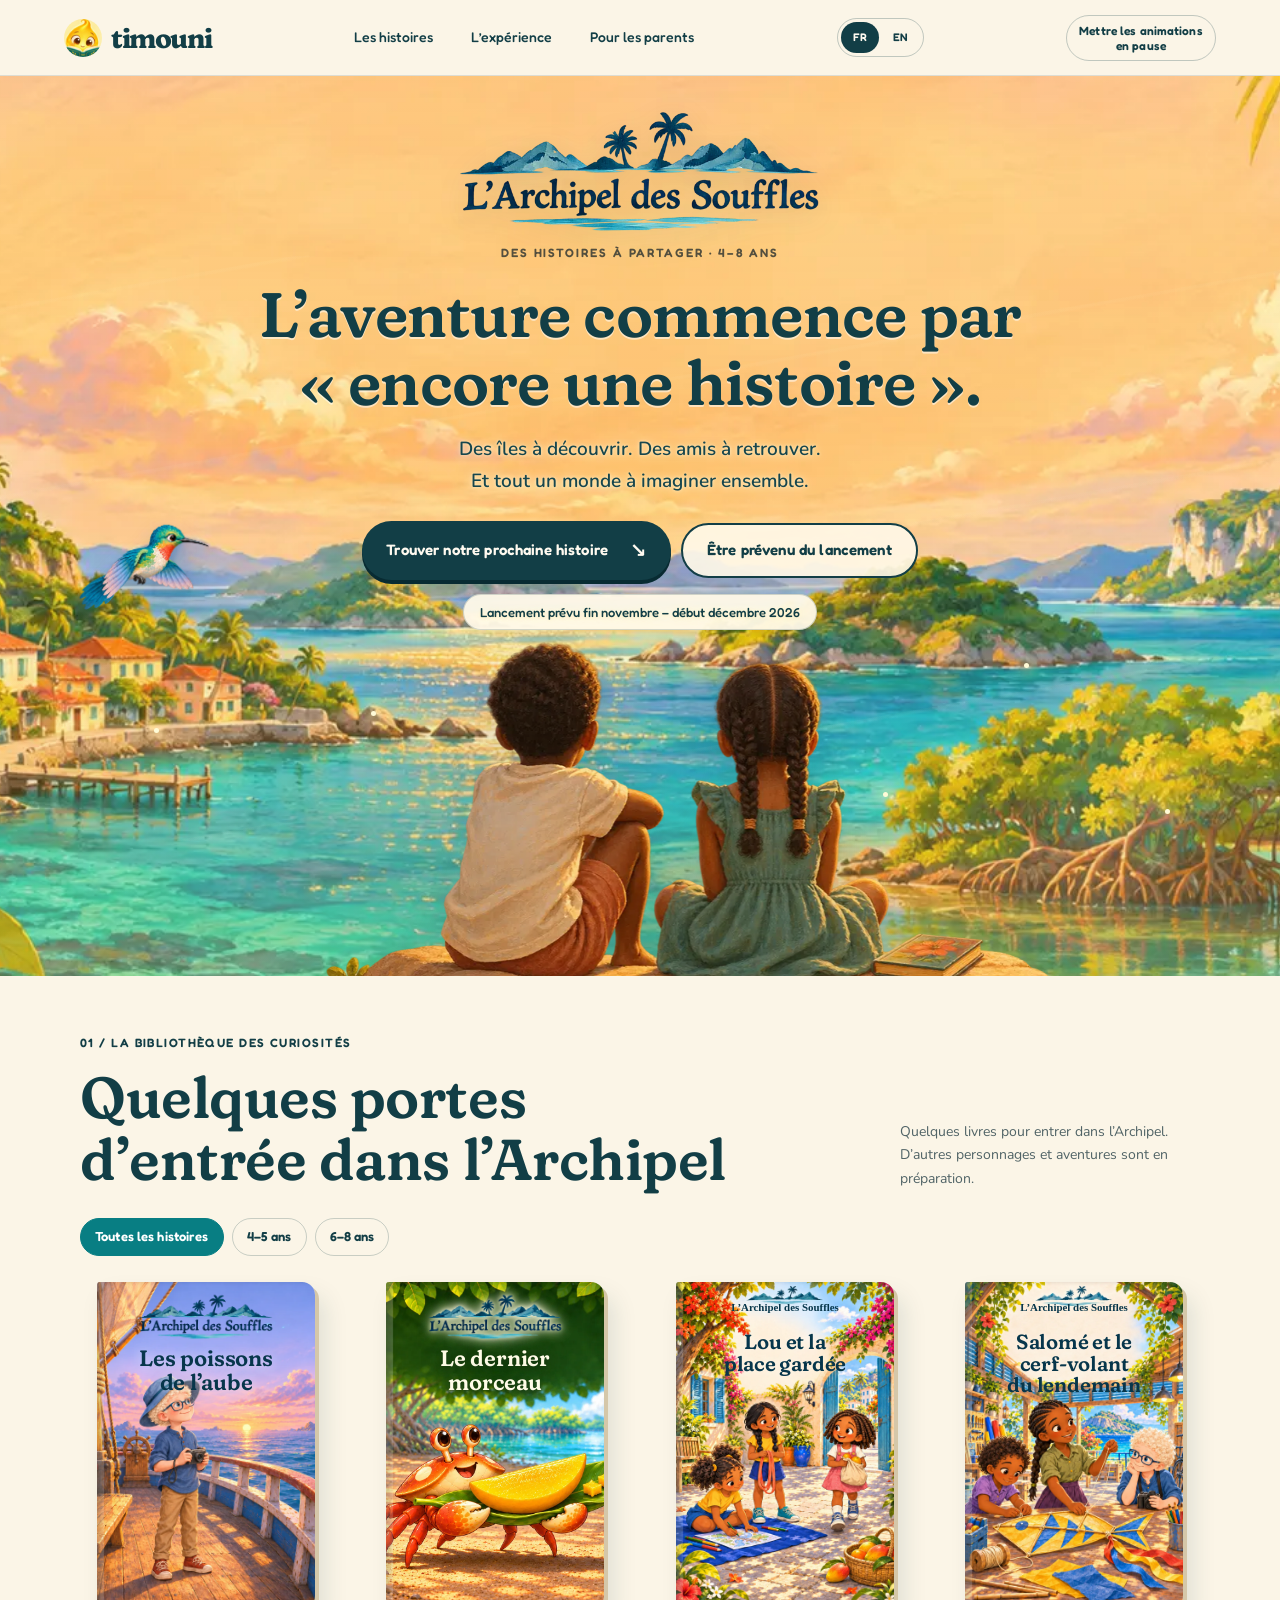
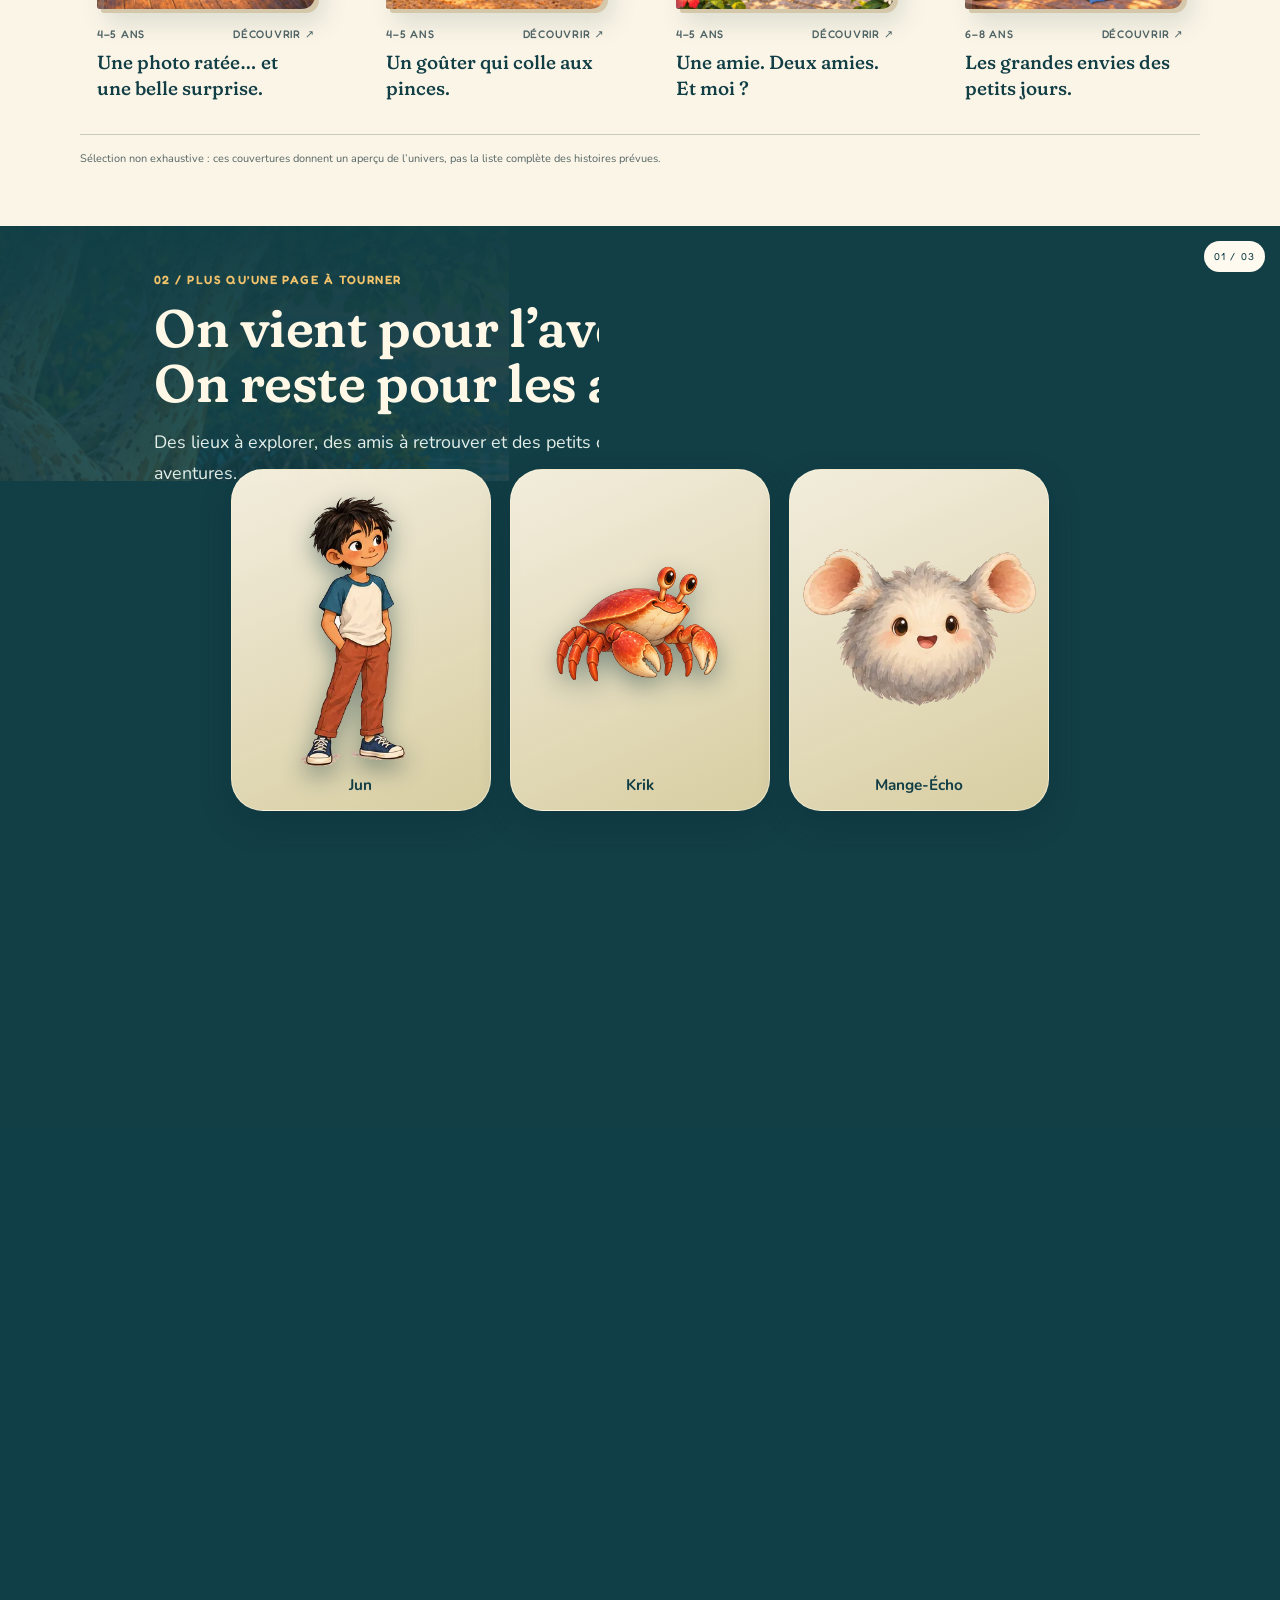
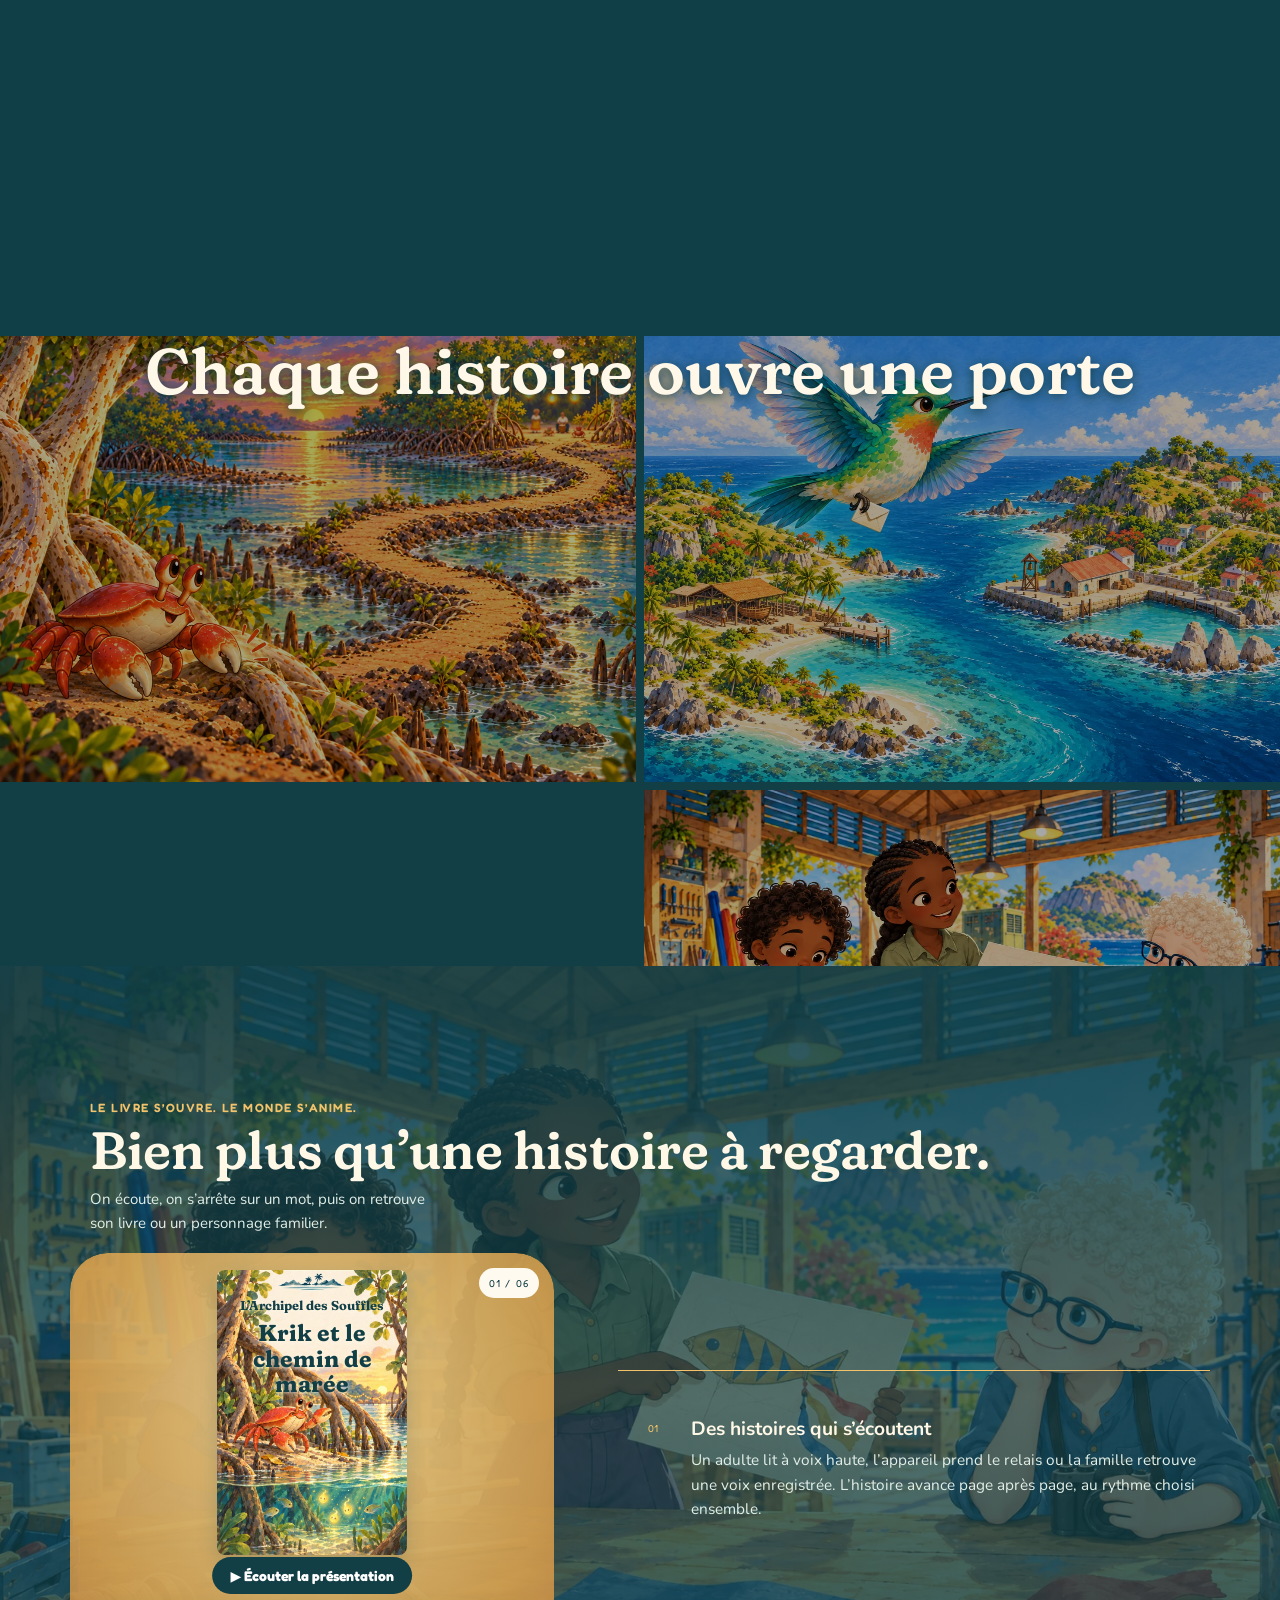
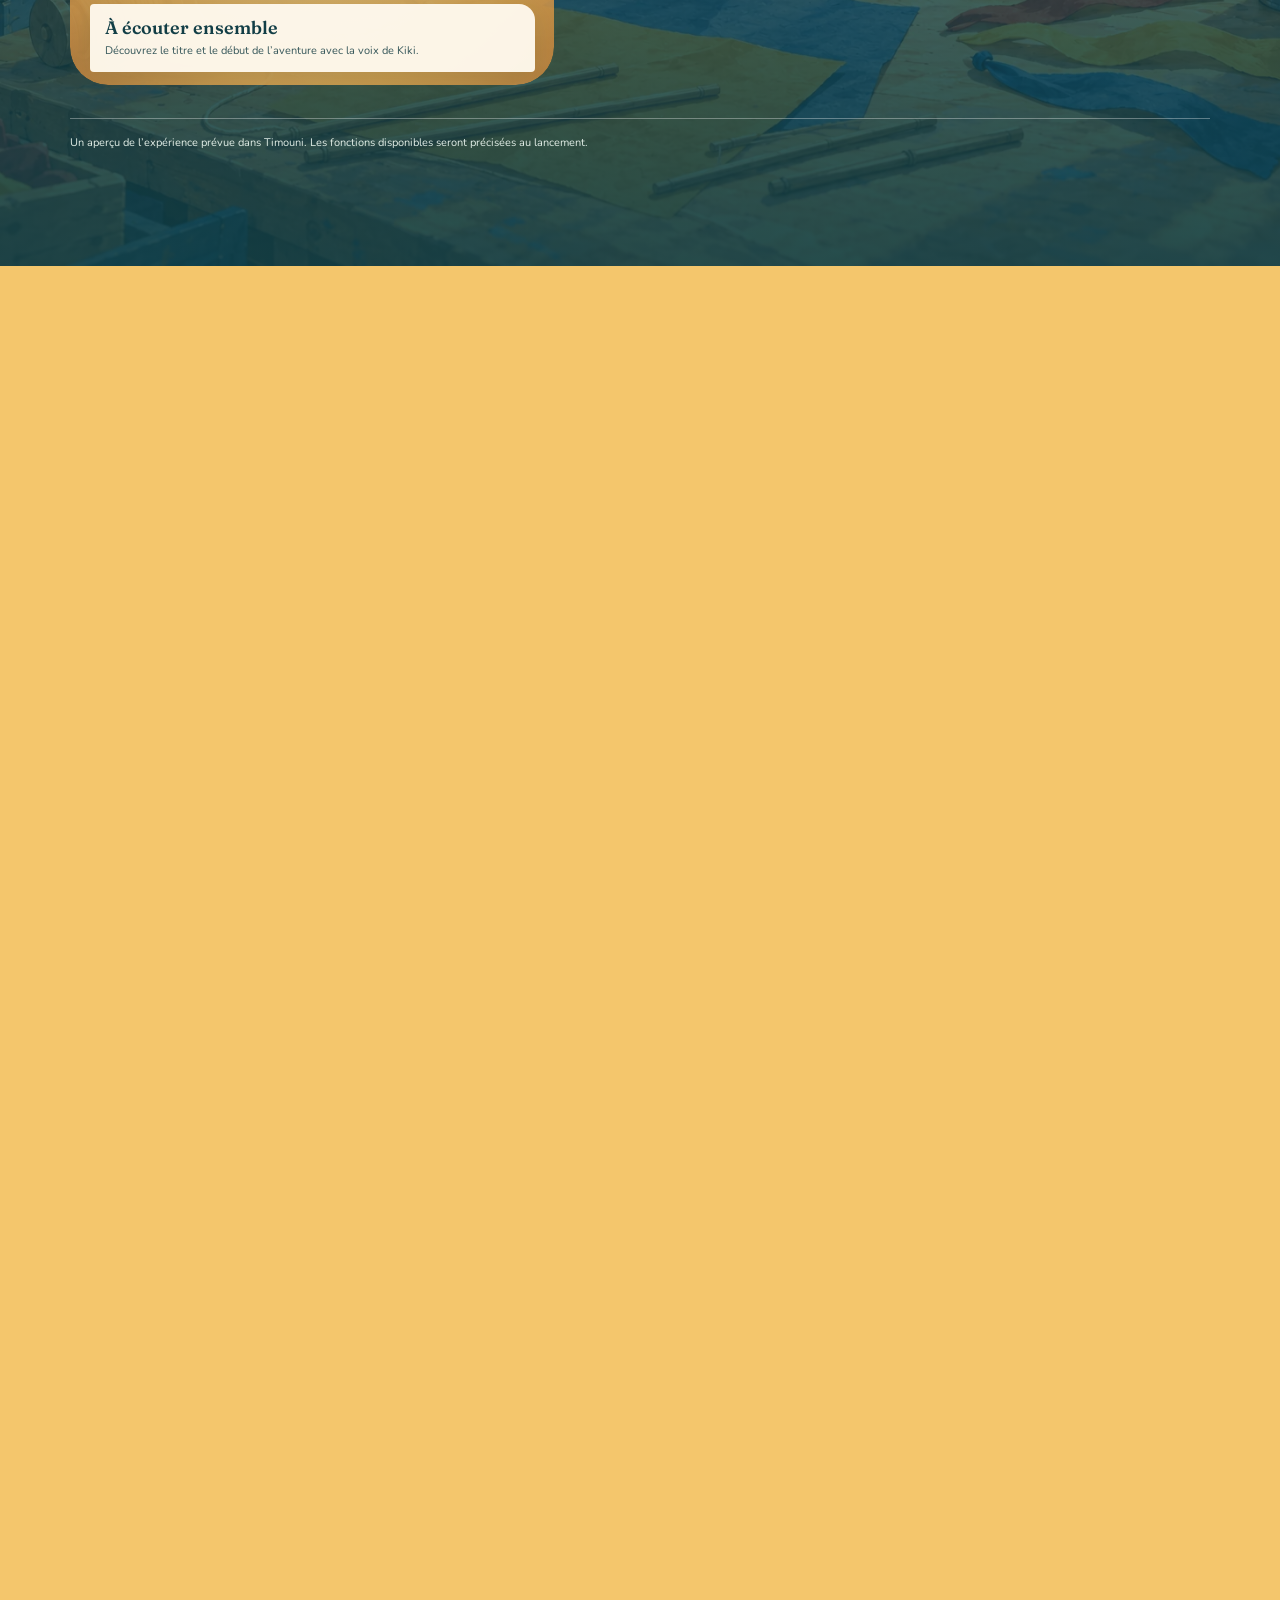
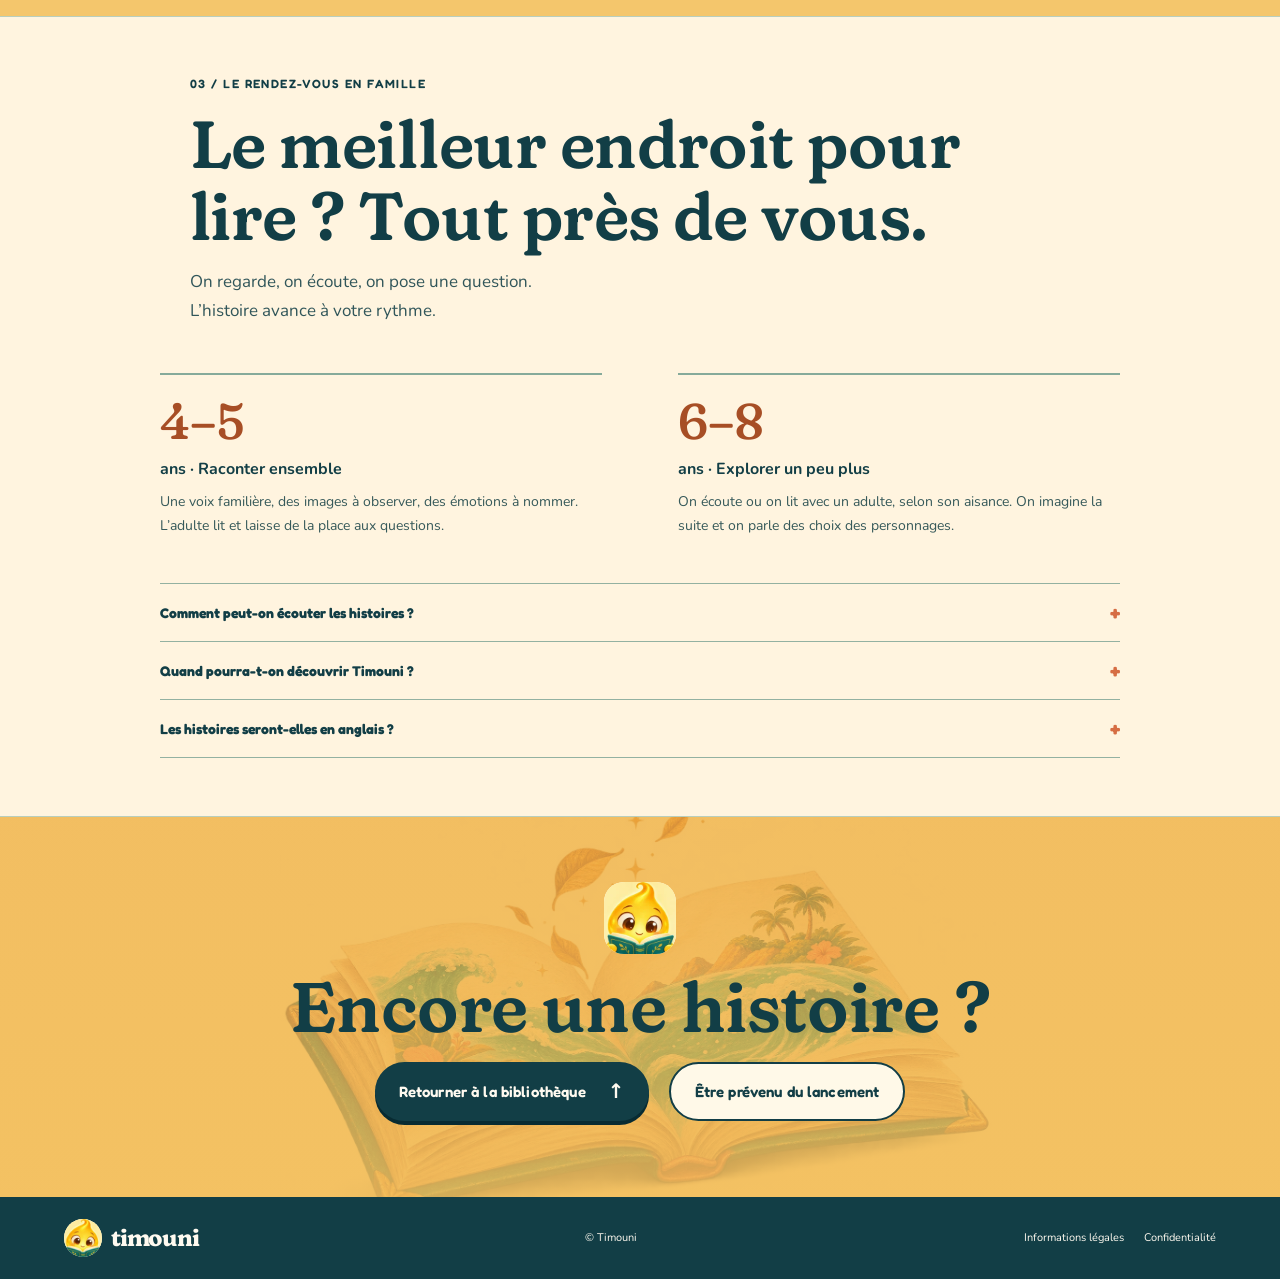
==== commit 4cc81f12: "Restaure la parallaxe du hero et le zoom au defilement sur mobile ; corrige l'ecart au bas du hero e" ====
--- a/index.html
+++ b/index.html
@@ -1,4 +1,4 @@
-<!doctype html><html lang="fr"><head><meta charset="utf-8"><link rel="canonical" href="https://timouni.com/"><script src="redirection.js"></script><meta name="viewport" content="width=device-width,initial-scale=1"><meta name="robots" content="index,follow,max-image-preview:large"><meta name="theme-color" content="#fbf5e7"><title>Timouni — histoires illustrées pour enfants de 4 à 8 ans</title><meta name="description" content="Timouni : des histoires illustrées à lire et à écouter en famille, pour les enfants de 4 à 8 ans. Découvrez L’Archipel des Souffles. Lancement fin novembre 2026."><meta property="og:url" content="https://timouni.com/"><meta property="og:type" content="website"><meta property="og:site_name" content="Timouni"><meta property="og:title" content="Timouni — histoires illustrées pour enfants de 4 à 8 ans"><meta property="og:locale" content="fr_FR"><meta property="og:locale:alternate" content="en_US"><meta property="og:description" content="Des histoires illustrées à lire et à écouter en famille. Découvrez L’Archipel des Souffles, dès 4 ans."><meta property="og:image" content="https://timouni.com/assets/decouverte-v02/og-timouni.jpg"><meta property="og:image:width" content="1200"><meta property="og:image:height" content="630"><meta name="twitter:card" content="summary_large_image"><link rel="preload" as="image" href="assets/decouverte-v02/archipel-panoramique-mobile-v2.webp" media="(max-width:640px)" fetchpriority="high"><link rel="preload" as="image" href="assets/decouverte-v02/archipel-panoramique-editorial-v01.webp" media="(min-width:641px)" fetchpriority="high"><link rel="icon" type="image/png" href="assets/brand/mascotte-favicon.png"><link rel="stylesheet" href="timouni.css?v=20261112-mobile4"><script type="application/ld+json">{"@context":"https://schema.org","@graph":[{"@type":"Organization","@id":"https://timouni.com/#org","name":"Timouni","url":"https://timouni.com/","logo":"https://timouni.com/assets/brand/mascotte-doree-lisant-un-livre.webp","email":"contact@timouni.com"},{"@type":"WebSite","@id":"https://timouni.com/#site","url":"https://timouni.com/","name":"Timouni","inLanguage":["fr","en"],"publisher":{"@id":"https://timouni.com/#org"},"description":"Histoires illustrées pour enfants de 4 à 8 ans : L’Archipel des Souffles."},{"@type":"FAQPage","mainEntity":[{"@type":"Question","name":"Quand pourra-t-on découvrir Timouni ?","acceptedAnswer":{"@type":"Answer","text":"Le lancement de l’application est prévu entre fin novembre et début décembre 2026. La date précise sera confirmée sur timouni.com."}},{"@type":"Question","name":"Les histoires seront-elles en anglais ?","acceptedAnswer":{"@type":"Answer","text":"Les histoires seront proposées en français et en anglais. D’autres langues suivront ensuite."}}]}]}</script></head><body><a href="#contenu" class="skip" data-fr="Aller au contenu" data-en="Skip to content">Aller au contenu</a><header><a class="brand" href="#accueil" aria-label="Timouni"><img src="assets/brand/mascotte-doree-lisant-un-livre.webp" alt="" width="42" height="42"><span>timouni</span></a><nav aria-label="Navigation"><a href="#histoires" class="" data-fr="Les histoires" data-en="Stories">Les histoires</a><a href="#experience" class="" data-fr="L’expérience" data-en="The experience">L’expérience</a><a href="#parents" class="" data-fr="Pour les parents" data-en="For parents">Pour les parents</a></nav><div class="languages" role="group" aria-label="Langue / Language"><button data-language="fr" aria-pressed="true">FR</button><button data-language="en" aria-pressed="false">EN</button></div><button class="motion-toggle" type="button" aria-pressed="false"><span class="" data-fr="Mettre les animations en pause" data-en="Pause animations">Mettre les animations en pause</span></button></header><main id="contenu"><section class="hero" id="accueil"><div class="horizon" aria-hidden="true"></div><div class="hero-copy"><div class="hero-signature"><img src="assets/decouverte-v02/embleme-fr.webp" data-src-fr="assets/decouverte-v02/embleme-fr.webp" data-src-en="assets/decouverte-v02/embleme-en.webp" alt="L’Archipel des Souffles" data-alt-fr="L’Archipel des Souffles" data-alt-en="The Whispering Isles"></div><p class="eyebrow" data-fr="DES HISTOIRES À PARTAGER · 4–8 ANS" data-en="STORIES TO SHARE · AGES 4–8">DES HISTOIRES À PARTAGER · 4–8 ANS</p><h1 class="" data-fr="L’aventure commence
+<!doctype html><html lang="fr"><head><meta charset="utf-8"><link rel="canonical" href="https://timouni.com/"><script src="redirection.js"></script><meta name="viewport" content="width=device-width,initial-scale=1"><meta name="robots" content="index,follow,max-image-preview:large"><meta name="theme-color" content="#fbf5e7"><title>Timouni — histoires illustrées pour enfants de 4 à 8 ans</title><meta name="description" content="Timouni : des histoires illustrées à lire et à écouter en famille, pour les enfants de 4 à 8 ans. Découvrez L’Archipel des Souffles. Lancement fin novembre 2026."><meta property="og:url" content="https://timouni.com/"><meta property="og:type" content="website"><meta property="og:site_name" content="Timouni"><meta property="og:title" content="Timouni — histoires illustrées pour enfants de 4 à 8 ans"><meta property="og:locale" content="fr_FR"><meta property="og:locale:alternate" content="en_US"><meta property="og:description" content="Des histoires illustrées à lire et à écouter en famille. Découvrez L’Archipel des Souffles, dès 4 ans."><meta property="og:image" content="https://timouni.com/assets/decouverte-v02/og-timouni.jpg"><meta property="og:image:width" content="1200"><meta property="og:image:height" content="630"><meta name="twitter:card" content="summary_large_image"><link rel="preload" as="image" href="assets/decouverte-v02/archipel-panoramique-mobile-v2.webp" media="(max-width:640px)" fetchpriority="high"><link rel="preload" as="image" href="assets/decouverte-v02/archipel-panoramique-editorial-v01.webp" media="(min-width:641px)" fetchpriority="high"><link rel="icon" type="image/png" href="assets/brand/mascotte-favicon.png"><link rel="stylesheet" href="timouni.css?v=20261112-mobile5"><script type="application/ld+json">{"@context":"https://schema.org","@graph":[{"@type":"Organization","@id":"https://timouni.com/#org","name":"Timouni","url":"https://timouni.com/","logo":"https://timouni.com/assets/brand/mascotte-doree-lisant-un-livre.webp","email":"contact@timouni.com"},{"@type":"WebSite","@id":"https://timouni.com/#site","url":"https://timouni.com/","name":"Timouni","inLanguage":["fr","en"],"publisher":{"@id":"https://timouni.com/#org"},"description":"Histoires illustrées pour enfants de 4 à 8 ans : L’Archipel des Souffles."},{"@type":"FAQPage","mainEntity":[{"@type":"Question","name":"Quand pourra-t-on découvrir Timouni ?","acceptedAnswer":{"@type":"Answer","text":"Le lancement de l’application est prévu entre fin novembre et début décembre 2026. La date précise sera confirmée sur timouni.com."}},{"@type":"Question","name":"Les histoires seront-elles en anglais ?","acceptedAnswer":{"@type":"Answer","text":"Les histoires seront proposées en français et en anglais. D’autres langues suivront ensuite."}}]}]}</script></head><body><a href="#contenu" class="skip" data-fr="Aller au contenu" data-en="Skip to content">Aller au contenu</a><header><a class="brand" href="#accueil" aria-label="Timouni"><img src="assets/brand/mascotte-doree-lisant-un-livre.webp" alt="" width="42" height="42"><span>timouni</span></a><nav aria-label="Navigation"><a href="#histoires" class="" data-fr="Les histoires" data-en="Stories">Les histoires</a><a href="#experience" class="" data-fr="L’expérience" data-en="The experience">L’expérience</a><a href="#parents" class="" data-fr="Pour les parents" data-en="For parents">Pour les parents</a></nav><div class="languages" role="group" aria-label="Langue / Language"><button data-language="fr" aria-pressed="true">FR</button><button data-language="en" aria-pressed="false">EN</button></div><button class="motion-toggle" type="button" aria-pressed="false"><span class="" data-fr="Mettre les animations en pause" data-en="Pause animations">Mettre les animations en pause</span></button></header><main id="contenu"><section class="hero" id="accueil"><div class="horizon" aria-hidden="true"></div><div class="hero-copy"><div class="hero-signature"><img src="assets/decouverte-v02/embleme-fr.webp" data-src-fr="assets/decouverte-v02/embleme-fr.webp" data-src-en="assets/decouverte-v02/embleme-en.webp" alt="L’Archipel des Souffles" data-alt-fr="L’Archipel des Souffles" data-alt-en="The Whispering Isles"></div><p class="eyebrow" data-fr="DES HISTOIRES À PARTAGER · 4–8 ANS" data-en="STORIES TO SHARE · AGES 4–8">DES HISTOIRES À PARTAGER · 4–8 ANS</p><h1 class="" data-fr="L’aventure commence
 par « encore une histoire »." data-en="Adventure begins
 with “one more story”.">L’aventure commence
 par « encore une histoire ».</h1><p class="hero-intro" data-fr="Des îles à découvrir. Des amis à retrouver.
@@ -7,7 +7,7 @@
 Et tout un monde à imaginer ensemble.</p><div class="hero-actions"><a class="cta" href="#histoires"><span class="" data-fr="Trouver notre prochaine histoire" data-en="Find our next story">Trouver notre prochaine histoire</span><span aria-hidden="true">↘</span></a><a class="cta cta-secondary" href="https://7d971d3f.sibforms.com/serve/[base64]" data-href-fr="https://7d971d3f.sibforms.com/serve/[base64]" data-href-en="https://7d971d3f.sibforms.com/serve/[base64]" target="_blank" rel="noopener"><span data-fr="Être prévenu du lancement" data-en="Get notified at launch">Être prévenu du lancement</span></a></div><p class="soon" data-fr="Lancement prévu fin novembre – début décembre 2026" data-en="Planned launch: late November – early December 2026">Lancement prévu fin novembre – début décembre 2026</p></div><img class="explorers" src="assets/decouverte-v02/explorateurs-dos-v01.webp" alt="Deux enfants regardent les îles, assis côte à côte." data-alt-fr="Deux enfants regardent les îles, assis côte à côte." data-alt-en="Two children sit side by side, looking towards the islands." width="1536" height="1024"><div class="flying-guide" aria-hidden="true"><svg class="silo-sprite" viewBox="0 0 627 627" aria-hidden="true"><image href="assets/decouverte-v02/silo-cycle-vol-sans-pochette-v01.webp" x="-617" y="-614" width="1254" height="1254" /></svg></div><div class="sea-sparkles" aria-hidden="true"><i></i><i></i><i></i><i></i><i></i></div></section><section class="shelf section" id="histoires"><div class="section-top"><div><p class="eyebrow" data-fr="01 / LA BIBLIOTHÈQUE DES CURIOSITÉS" data-en="01 / THE CURIOUS BOOKSHELF">01 / LA BIBLIOTHÈQUE DES CURIOSITÉS</p><h2 data-fr="Quelques portes d’entrée dans l’Archipel" data-en="A few ways into the Archipelago">Quelques portes d’entrée dans l’Archipel</h2></div><p class="section-aside" data-fr="Quelques livres pour entrer dans l’Archipel. D’autres personnages et aventures sont en préparation." data-en="A few books to enter the Archipelago. More characters and adventures are in preparation.">Quelques livres pour entrer dans l’Archipel. D’autres personnages et aventures sont en préparation.</p></div><div class="filters" role="group" aria-label="Âge / Age"><button data-filter="all" aria-pressed="true"><span class="" data-fr="Toutes les histoires" data-en="All stories">Toutes les histoires</span></button><button data-filter="4–5" aria-pressed="false">4–5 <span class="" data-fr="ans" data-en="years">ans</span></button><button data-filter="6–8" aria-pressed="false">6–8 <span class="" data-fr="ans" data-en="years">ans</span></button></div><div class="books"><article class="book" data-age="4–5"><button class="book-open" data-book="abel" aria-label="Les poissons de l’aube" data-label-fr="Découvrir : Les poissons de l’aube" data-label-en="Discover: The Dawn Fish"><div class="cover abel"><img class="cover-art" src="assets/decouverte-v02/abel.webp" alt="" loading="lazy" width="1024" height="1536"><img class="cover-emblem" src="assets/decouverte-v02/embleme-fr.webp" data-src-fr="assets/decouverte-v02/embleme-fr.webp" data-src-en="assets/decouverte-v02/embleme-en.webp" alt="" loading="lazy" decoding="async"><h3 class="cover-title" data-fr="Les poissons de l’aube" data-en="The Dawn Fish">Les poissons de l’aube</h3></div></button><div class="book-meta"><span>4–5 <span class="" data-fr="ans" data-en="years">ans</span></span><span class="" data-fr="Découvrir ↗" data-en="Discover ↗">Découvrir ↗</span></div><p class="book-hook" data-fr="Une photo ratée… et une belle surprise." data-en="A missed photo… and a lovely surprise.">Une photo ratée… et une belle surprise.</p><template id="summary-abel"><p class="" data-fr="Abel veut photographier les poissons volants. Mais comment saisir le bon instant ?" data-en="Abel wants to photograph the flying fish. How can he catch just the right moment?">Abel veut photographier les poissons volants. Mais comment saisir le bon instant ?</p></template></article><article class="book" data-age="4–5"><button class="book-open" data-book="vivi" aria-label="Le dernier morceau" data-label-fr="Découvrir : Le dernier morceau" data-label-en="Discover: The Last Piece"><div class="cover vivi"><img class="cover-art" src="assets/decouverte-v02/vivi.webp" alt="" loading="lazy" width="1024" height="1536"><img class="cover-emblem" src="assets/decouverte-v02/embleme-fr.webp" data-src-fr="assets/decouverte-v02/embleme-fr.webp" data-src-en="assets/decouverte-v02/embleme-en.webp" alt="" loading="lazy" decoding="async"><h3 class="cover-title" data-fr="Le dernier morceau" data-en="The Last Piece">Le dernier morceau</h3></div></button><div class="book-meta"><span>4–5 <span class="" data-fr="ans" data-en="years">ans</span></span><span class="" data-fr="Découvrir ↗" data-en="Discover ↗">Découvrir ↗</span></div><p class="book-hook" data-fr="Un goûter qui colle aux pinces." data-en="A rather sticky snack.">Un goûter qui colle aux pinces.</p><template id="summary-vivi"><p class="" data-fr="Vivi apporte de la mangue à Pito. Pourtant, elle aimerait bien garder le plus gros morceau…" data-en="Vivi brings Pito some mango. But she would quite like to keep the biggest piece…">Vivi apporte de la mangue à Pito. Pourtant, elle aimerait bien garder le plus gros morceau…</p></template></article><article class="book" data-age="4–5"><button class="book-open" data-book="lou" aria-label="Découvrir : L’Archipel des Souffles Lou et la place gardée" data-label-fr="Découvrir : L’Archipel des Souffles Lou et la place gardée" data-label-en="Discover: The Whispering Isles Lou and the Saved Spot"><div class="cover lou"><img class="cover-art" src="assets/decouverte-v02/lou.webp" alt="" loading="lazy" width="1024" height="1536"><div class="collection-name"><span class="" data-fr="L’Archipel des Souffles" data-en="The Whispering Isles">L’Archipel des Souffles</span></div> <h3 class="cover-title" data-fr="Lou et la place gardée" data-en="Lou and the Saved Spot">Lou et la place gardée</h3></div></button><div class="book-meta"><span>4–5 <span class="" data-fr="ans" data-en="years">ans</span></span><span class="" data-fr="Découvrir ↗" data-en="Discover ↗">Découvrir ↗</span></div><p class="book-hook" data-fr="Une amie. Deux amies. Et moi ?" data-en="One friend. Two friends. What about me?">Une amie. Deux amies. Et moi ?</p><template id="summary-lou"><p class="" data-fr="Lou retrouve Anjali, qui joue déjà avec une autre enfant. Y aura-t-il une place pour chacune ?" data-en="Lou finds Anjali playing with another child. Will there be room for everyone?">Lou retrouve Anjali, qui joue déjà avec une autre enfant. Y aura-t-il une place pour chacune ?</p></template></article><article class="book" data-age="6–8"><button class="book-open" data-book="salome" aria-label="Découvrir : L’Archipel des Souffles Salomé et le cerf-volant du lendemain" data-label-fr="Découvrir : L’Archipel des Souffles Salomé et le cerf-volant du lendemain" data-label-en="Discover: The Whispering Isles Salomé and Tomorrow’s Kite"><div class="cover salome"><img class="cover-art" src="assets/decouverte-v02/salome.webp" alt="" loading="lazy" width="1024" height="1536"><div class="collection-name"><span class="" data-fr="L’Archipel des Souffles" data-en="The Whispering Isles">L’Archipel des Souffles</span></div> <h3 class="cover-title" data-fr="Salomé et le cerf-volant du lendemain" data-en="Salomé and Tomorrow’s Kite">Salomé et le cerf-volant du lendemain</h3></div></button><div class="book-meta"><span>6–8 <span class="" data-fr="ans" data-en="years">ans</span></span><span class="" data-fr="Découvrir ↗" data-en="Discover ↗">Découvrir ↗</span></div><p class="book-hook" data-fr="Les grandes envies des petits jours." data-en="Big wishes on little days.">Les grandes envies des petits jours.</p><template id="summary-salome"><p class="" data-fr="Salomé veut terminer son cerf-volant poisson. Mais aujourd’hui, elle est trop fatiguée." data-en="Salomé wants to finish her fish-shaped kite. But today, she is too tired.">Salomé veut terminer son cerf-volant poisson. Mais aujourd’hui, elle est trop fatiguée.</p></template></article></div><p class="collection-note" data-fr="Sélection non exhaustive : ces couvertures donnent un aperçu de l’univers, pas la liste complète des histoires prévues." data-en="A non-exhaustive selection: these covers offer a glimpse of the world, not a complete list of planned stories.">Sélection non exhaustive : ces couvertures donnent un aperçu de l’univers, pas la liste complète des histoires prévues.</p></section><section class="experience section scroll-chapter" id="experience" data-scroll-chapter data-step-count="3"><div class="experience-pin"><div class="scroll-visual editorial-image"><div class="scene-panel is-active character-scene" data-scene="0"><div class="character-trio"><figure><img src="assets/decouverte-v02/jun-decoupe-v02.webp" alt="Jun" loading="lazy" decoding="async"><figcaption>Jun</figcaption></figure><figure><img src="assets/decouverte-v02/krik-decoupe-v01.webp" alt="Krik" loading="lazy" decoding="async"><figcaption>Krik</figcaption></figure><figure><img src="assets/decouverte-v02/mange-echo-portrait-v01.webp" alt="Mange-Écho" data-alt-fr="Mange-Écho" data-alt-en="Echo-Gobbler" loading="lazy" decoding="async"><figcaption data-fr="Mange-Écho" data-en="Echo-Gobbler">Mange-Écho</figcaption></figure></div></div><div class="scene-panel map-scene" data-scene="1" hidden><img src="assets/decouverte-v02/archipel-carte.webp" alt="Carte de l’Archipel des Souffles" loading="lazy" decoding="async"><span class="image-caption" data-fr="Un monde à explorer" data-en="A world to explore">Un monde à explorer</span></div><div class="scene-panel dialogue-scene" data-scene="2" hidden><img src="assets/decouverte-v02/lou-dialogue-v01.webp" alt="Lou et une amie discutent sur un banc." loading="lazy" decoding="async"><span class="image-caption" data-fr="Une rencontre peut tout changer" data-en="A meeting can change everything">Une rencontre peut tout changer</span></div><div class="scene-counter" aria-hidden="true">01 / 03</div></div><div class="editorial-copy"><p class="eyebrow" data-fr="02 / PLUS QU’UNE PAGE À TOURNER" data-en="02 / MORE THAN TURNING A PAGE">02 / PLUS QU’UNE PAGE À TOURNER</p><h2 class="" data-fr="On vient pour l’aventure.
 On reste pour les amis." data-en="Come for the adventure.
 Stay for the friends.">On vient pour l’aventure.
-On reste pour les amis.</h2><p data-fr="Des lieux à explorer, des amis à retrouver et des petits choix qui font naître de grandes aventures." data-en="Places to explore, friends to find and little choices that spark big adventures.">Des lieux à explorer, des amis à retrouver et des petits choix qui font naître de grandes aventures.</p><ol class="promises scroll-steps"><li class="is-active"><h3 data-fr="Des personnages qui ne se ressemblent pas" data-en="Characters with their own point of view">Des personnages qui ne se ressemblent pas</h3><p data-fr="Krik, petit crabe rouge, veut retrouver ses amis. Silo, colibri messager, transporte des mots d’une île à l’autre. Leurs envies et leurs gestes donnent à chaque aventure un rythme et une couleur qui leur ressemblent." data-en="Krik, a little red crab, wants to find his friends. Silo, a hummingbird messenger, carries words from one island to another. Their wishes and gestures give each adventure a rhythm and a character of its own.">Krik, petit crabe rouge, veut retrouver ses amis. Silo, colibri messager, transporte des mots d’une île à l’autre. Leurs envies et leurs gestes donnent à chaque aventure un rythme et une couleur qui leur ressemblent.</p></li><li><h3 data-fr="Un archipel qui agit sur l’histoire" data-en="An archipelago that shapes each story">Un archipel qui agit sur l’histoire</h3><p data-fr="Sept lieux composent l’Archipel : la mangrove, les îlets, les jardins, les ports et les ruelles. Une marée peut fermer un passage; un quai peut rapprocher deux amis. Le décor fait partie de l’action." data-en="Seven places make up the Archipelago: mangroves, islets, gardens, harbours and lanes. A tide can close a passage; a pier can bring two friends together. The setting is part of the action.">Sept lieux composent l’Archipel : la mangrove, les îlets, les jardins, les ports et les ruelles. Une marée peut fermer un passage; un quai peut rapprocher deux amis. Le décor fait partie de l’action.</p></li><li><h3 data-fr="Des aventures, des surprises, des choix" data-en="Adventure, surprise and choices">Des aventures, des surprises, des choix</h3><p data-fr="Les récits suivent des envies, des surprises et des choix à hauteur d’enfant. À 4–5 ans, les gestes et les émotions restent concrets; à 6–8 ans, indices, stratégies et liens entre personnages prennent plus de place. Chaque histoire peut se lire ou s’écouter en famille." data-en="These stories follow wishes, surprises and choices children can understand. For ages 4–5, actions and feelings stay concrete; for ages 6–8, clues, plans and relationships take on more depth. Every story can be read or listened to together.">Les récits suivent des envies, des surprises et des choix à hauteur d’enfant. À 4–5 ans, les gestes et les émotions restent concrets; à 6–8 ans, indices, stratégies et liens entre personnages prennent plus de place. Chaque histoire peut se lire ou s’écouter en famille.</p></li></ol></div></div></section><section class="zoom-journey" aria-label="Les histoires prennent vie"><div class="zoom-journey-inner" aria-hidden="true"><img src="assets/decouverte-v02/krik-scene-validee-v06.webp" alt="" loading="lazy" decoding="async"><img src="assets/decouverte-v02/silo-scene-publiee.webp" alt="" loading="lazy" decoding="async"><img src="assets/decouverte-v02/lou-rencontres-v01.webp" alt="" loading="lazy" decoding="async"><img src="assets/decouverte-v02/salome-aventure-v01.webp" alt="" loading="lazy" decoding="async"><img class="zoom-final" src="assets/decouverte-v02/salome-aventure-v01.webp" alt="" loading="lazy" decoding="async"></div><p data-fr="Chaque histoire ouvre une porte" data-en="Every story opens a door">Chaque histoire ouvre une porte</p></section><section class="living section scroll-chapter" id="atouts" data-scroll-chapter data-step-count="6"><div class="living-pin"><div class="living-backdrop" aria-hidden="true"><i></i><i></i></div><div class="living-heading"><p class="eyebrow" data-fr="LE LIVRE S’OUVRE. LE MONDE S’ANIME." data-en="OPEN A BOOK. WAKE UP A WORLD.">LE LIVRE S’OUVRE. LE MONDE S’ANIME.</p><h2 class="" data-fr="Bien plus qu’une histoire
+On reste pour les amis.</h2><p data-fr="Des lieux à explorer, des amis à retrouver et des petits choix qui font naître de grandes aventures." data-en="Places to explore, friends to find and little choices that spark big adventures.">Des lieux à explorer, des amis à retrouver et des petits choix qui font naître de grandes aventures.</p><ol class="promises scroll-steps"><li class="is-active"><h3 data-fr="Des personnages qui ne se ressemblent pas" data-en="Characters with their own point of view">Des personnages qui ne se ressemblent pas</h3><p data-fr="Krik, petit crabe rouge, veut retrouver ses amis. Silo, colibri messager, transporte des mots d’une île à l’autre. Leurs envies et leurs gestes donnent à chaque aventure un rythme et une couleur qui leur ressemblent." data-en="Krik, a little red crab, wants to find his friends. Silo, a hummingbird messenger, carries words from one island to another. Their wishes and gestures give each adventure a rhythm and a character of its own.">Krik, petit crabe rouge, veut retrouver ses amis. Silo, colibri messager, transporte des mots d’une île à l’autre. Leurs envies et leurs gestes donnent à chaque aventure un rythme et une couleur qui leur ressemblent.</p></li><li><h3 data-fr="Un archipel qui agit sur l’histoire" data-en="An archipelago that shapes each story">Un archipel qui agit sur l’histoire</h3><p data-fr="Sept lieux composent l’Archipel : la mangrove, les îlets, les jardins, les ports et les ruelles. Une marée peut fermer un passage; un quai peut rapprocher deux amis. Le décor fait partie de l’action." data-en="Seven places make up the Archipelago: mangroves, islets, gardens, harbours and lanes. A tide can close a passage; a pier can bring two friends together. The setting is part of the action.">Sept lieux composent l’Archipel : la mangrove, les îlets, les jardins, les ports et les ruelles. Une marée peut fermer un passage; un quai peut rapprocher deux amis. Le décor fait partie de l’action.</p></li><li><h3 data-fr="Des aventures, des surprises, des choix" data-en="Adventure, surprise and choices">Des aventures, des surprises, des choix</h3><p data-fr="Les récits suivent des envies, des surprises et des choix à hauteur d’enfant. À 4–5 ans, les gestes et les émotions restent concrets; à 6–8 ans, indices, stratégies et liens entre personnages prennent plus de place. Chaque histoire peut se lire ou s’écouter en famille." data-en="These stories follow wishes, surprises and choices children can understand. For ages 4–5, actions and feelings stay concrete; for ages 6–8, clues, plans and relationships take on more depth. Every story can be read or listened to together.">Les récits suivent des envies, des surprises et des choix à hauteur d’enfant. À 4–5 ans, les gestes et les émotions restent concrets; à 6–8 ans, indices, stratégies et liens entre personnages prennent plus de place. Chaque histoire peut se lire ou s’écouter en famille.</p></li></ol></div></div></section><section class="zoom-journey" aria-label="Les histoires prennent vie"><div class="zoom-journey-inner" aria-hidden="true"><div class="zoom-tile"><img src="assets/decouverte-v02/krik-scene-validee-v06.webp" alt="" loading="lazy" decoding="async"></div><div class="zoom-tile"><img src="assets/decouverte-v02/silo-scene-publiee.webp" alt="" loading="lazy" decoding="async"></div><div class="zoom-tile"><img src="assets/decouverte-v02/lou-rencontres-v01.webp" alt="" loading="lazy" decoding="async"></div><div class="zoom-tile"><img src="assets/decouverte-v02/salome-aventure-v01.webp" alt="" loading="lazy" decoding="async"></div><img class="zoom-final" src="assets/decouverte-v02/salome-aventure-v01.webp" alt="" loading="lazy" decoding="async"></div><p data-fr="Chaque histoire ouvre une porte" data-en="Every story opens a door">Chaque histoire ouvre une porte</p></section><section class="living section scroll-chapter" id="atouts" data-scroll-chapter data-step-count="6"><div class="living-pin"><div class="living-backdrop" aria-hidden="true"><i></i><i></i></div><div class="living-heading"><p class="eyebrow" data-fr="LE LIVRE S’OUVRE. LE MONDE S’ANIME." data-en="OPEN A BOOK. WAKE UP A WORLD.">LE LIVRE S’OUVRE. LE MONDE S’ANIME.</p><h2 class="" data-fr="Bien plus qu’une histoire
 à regarder." data-en="So much more than
 a story to look at.">Bien plus qu’une histoire
 à regarder.</h2><p class="" data-fr="On écoute, on s’arrête sur un mot, puis on retrouve
@@ -19,4 +19,4 @@
 Tout près de vous.</h2><p class="" data-fr="On regarde, on écoute, on pose une question.
 L’histoire avance à votre rythme." data-en="Look, listen, ask a question.
 Let the story follow your rhythm.">On regarde, on écoute, on pose une question.
-L’histoire avance à votre rythme.</p></div><div class="age-panels"><article><span class="age-number">4–5</span><h3 class="" data-fr="ans · Raconter ensemble" data-en="years · Tell it together">ans · Raconter ensemble</h3><p class="" data-fr="Une voix familière, des images à observer, des émotions à nommer. L’adulte lit et laisse de la place aux questions." data-en="A familiar voice, pictures to explore and feelings to name. An adult reads and leaves room for questions.">Une voix familière, des images à observer, des émotions à nommer. L’adulte lit et laisse de la place aux questions.</p></article><article><span class="age-number">6–8</span><h3 class="" data-fr="ans · Explorer un peu plus" data-en="years · Explore a little further">ans · Explorer un peu plus</h3><p class="" data-fr="On écoute ou on lit avec un adulte, selon son aisance. On imagine la suite et on parle des choix des personnages." data-en="Listen or read with an adult, depending on confidence. Imagine what happens next and talk about the characters’ choices.">On écoute ou on lit avec un adulte, selon son aisance. On imagine la suite et on parle des choix des personnages.</p></article></div><div class="questions"><details><summary><span class="" data-fr="Comment peut-on écouter les histoires ?" data-en="How can we listen to the stories?">Comment peut-on écouter les histoires ?</span></summary><p class="" data-fr="Le lecteur en préparation propose la voix de l’appareil et l’enregistrement d’une voix parentale, page après page. Les voix disponibles dépendent de l’appareil." data-en="The reader in preparation offers the device’s voice and a parent’s recorded voice, page by page. Available voices depend on the device.">Le lecteur en préparation propose la voix de l’appareil et l’enregistrement d’une voix parentale, page après page. Les voix disponibles dépendent de l’appareil.</p></details><details><summary><span class="" data-fr="Quand pourra-t-on découvrir Timouni ?" data-en="When can we discover Timouni?">Quand pourra-t-on découvrir Timouni ?</span></summary><p data-fr="Le lancement de l’application est prévu entre fin novembre et début décembre 2026. La date précise sera confirmée ici." data-en="The app is planned for launch between late November and early December 2026. The exact date will be confirmed here.">Le lancement de l’application est prévu entre fin novembre et début décembre 2026. La date précise sera confirmée ici.</p></details><details><summary><span class="" data-fr="Les histoires seront-elles en anglais ?" data-en="Will the stories be available in English?">Les histoires seront-elles en anglais ?</span></summary><p data-fr="Les histoires seront proposées en français et en anglais. D’autres langues suivront ensuite." data-en="Stories will be available in French and English. Other languages will follow.">Les histoires seront proposées en français et en anglais. D’autres langues suivront ensuite.</p></details></div></section><section class="closing"><img src="assets/brand/mascotte-doree-lisant-un-livre.webp" alt="" width="90" height="90"><h2 class="" data-fr="Encore une histoire ?" data-en="One more story?">Encore une histoire ?</h2><div class="closing-actions"><a class="cta" href="#histoires"><span class="" data-fr="Retourner à la bibliothèque" data-en="Back to the bookshelf">Retourner à la bibliothèque</span><span aria-hidden="true">↑</span></a><a class="cta cta-secondary" href="https://7d971d3f.sibforms.com/serve/[base64]" data-href-fr="https://7d971d3f.sibforms.com/serve/[base64]" data-href-en="https://7d971d3f.sibforms.com/serve/[base64]" target="_blank" rel="noopener"><span data-fr="Être prévenu du lancement" data-en="Get notified at launch">Être prévenu du lancement</span></a></div></section></main><footer><a class="brand" href="#accueil" aria-label="Timouni"><img src="assets/brand/mascotte-doree-lisant-un-livre.webp" alt="" width="42" height="42"><span>timouni</span></a><p>© Timouni</p><div><a href="informations.html"><span class="" data-fr="Informations légales" data-en="Legal information">Informations légales</span></a><a href="confidentialite.html#fr" data-href-fr="confidentialite.html#fr" data-href-en="confidentialite.html#en"><span class="" data-fr="Confidentialité" data-en="Privacy">Confidentialité</span></a></div></footer><dialog id="book-dialog"><button class="dialog-close" aria-label="Fermer / Close">×</button><div class="dialog-content"></div></dialog><script src="decouverte.js?v=20261112-mobile4" defer></script><script src="vie-decouverte.js?v=20261112-mobile4" defer></script><script src="defilement.js?v=20261112-mobile4" defer></script></body></html>
+L’histoire avance à votre rythme.</p></div><div class="age-panels"><article><span class="age-number">4–5</span><h3 class="" data-fr="ans · Raconter ensemble" data-en="years · Tell it together">ans · Raconter ensemble</h3><p class="" data-fr="Une voix familière, des images à observer, des émotions à nommer. L’adulte lit et laisse de la place aux questions." data-en="A familiar voice, pictures to explore and feelings to name. An adult reads and leaves room for questions.">Une voix familière, des images à observer, des émotions à nommer. L’adulte lit et laisse de la place aux questions.</p></article><article><span class="age-number">6–8</span><h3 class="" data-fr="ans · Explorer un peu plus" data-en="years · Explore a little further">ans · Explorer un peu plus</h3><p class="" data-fr="On écoute ou on lit avec un adulte, selon son aisance. On imagine la suite et on parle des choix des personnages." data-en="Listen or read with an adult, depending on confidence. Imagine what happens next and talk about the characters’ choices.">On écoute ou on lit avec un adulte, selon son aisance. On imagine la suite et on parle des choix des personnages.</p></article></div><div class="questions"><details><summary><span class="" data-fr="Comment peut-on écouter les histoires ?" data-en="How can we listen to the stories?">Comment peut-on écouter les histoires ?</span></summary><p class="" data-fr="Le lecteur en préparation propose la voix de l’appareil et l’enregistrement d’une voix parentale, page après page. Les voix disponibles dépendent de l’appareil." data-en="The reader in preparation offers the device’s voice and a parent’s recorded voice, page by page. Available voices depend on the device.">Le lecteur en préparation propose la voix de l’appareil et l’enregistrement d’une voix parentale, page après page. Les voix disponibles dépendent de l’appareil.</p></details><details><summary><span class="" data-fr="Quand pourra-t-on découvrir Timouni ?" data-en="When can we discover Timouni?">Quand pourra-t-on découvrir Timouni ?</span></summary><p data-fr="Le lancement de l’application est prévu entre fin novembre et début décembre 2026. La date précise sera confirmée ici." data-en="The app is planned for launch between late November and early December 2026. The exact date will be confirmed here.">Le lancement de l’application est prévu entre fin novembre et début décembre 2026. La date précise sera confirmée ici.</p></details><details><summary><span class="" data-fr="Les histoires seront-elles en anglais ?" data-en="Will the stories be available in English?">Les histoires seront-elles en anglais ?</span></summary><p data-fr="Les histoires seront proposées en français et en anglais. D’autres langues suivront ensuite." data-en="Stories will be available in French and English. Other languages will follow.">Les histoires seront proposées en français et en anglais. D’autres langues suivront ensuite.</p></details></div></section><section class="closing"><img src="assets/brand/mascotte-doree-lisant-un-livre.webp" alt="" width="90" height="90"><h2 class="" data-fr="Encore une histoire ?" data-en="One more story?">Encore une histoire ?</h2><div class="closing-actions"><a class="cta" href="#histoires"><span class="" data-fr="Retourner à la bibliothèque" data-en="Back to the bookshelf">Retourner à la bibliothèque</span><span aria-hidden="true">↑</span></a><a class="cta cta-secondary" href="https://7d971d3f.sibforms.com/serve/[base64]" data-href-fr="https://7d971d3f.sibforms.com/serve/[base64]" data-href-en="https://7d971d3f.sibforms.com/serve/[base64]" target="_blank" rel="noopener"><span data-fr="Être prévenu du lancement" data-en="Get notified at launch">Être prévenu du lancement</span></a></div></section></main><footer><a class="brand" href="#accueil" aria-label="Timouni"><img src="assets/brand/mascotte-doree-lisant-un-livre.webp" alt="" width="42" height="42"><span>timouni</span></a><p>© Timouni</p><div><a href="informations.html"><span class="" data-fr="Informations légales" data-en="Legal information">Informations légales</span></a><a href="confidentialite.html#fr" data-href-fr="confidentialite.html#fr" data-href-en="confidentialite.html#en"><span class="" data-fr="Confidentialité" data-en="Privacy">Confidentialité</span></a></div></footer><dialog id="book-dialog"><button class="dialog-close" aria-label="Fermer / Close">×</button><div class="dialog-content"></div></dialog><script src="decouverte.js?v=20261112-mobile5" defer></script><script src="vie-decouverte.js?v=20261112-mobile5" defer></script><script src="defilement.js?v=20261112-mobile5" defer></script></body></html>
--- a/timouni.css
+++ b/timouni.css
@@ -445,7 +445,6 @@
   .promises li,.feature-line{position:relative!important;inset:auto!important;height:auto!important;min-height:0!important;opacity:1!important;visibility:visible!important;transform:none!important;pointer-events:auto!important;transition:none!important;padding-top:18px!important;padding-bottom:20px!important}
   .promises li.is-active,.feature-line.is-active{background:linear-gradient(90deg,#f2c36b2e,#f2c36b00 75%)}
   .promises li:before{top:21px!important}
-  .zoom-journey{height:120svh}
 }
 
 /* ===== Correctifs telephone (verifies sur appareil) ===== */
@@ -482,17 +481,14 @@
 }
 .cta.cta-secondary>span{font-size:inherit!important}
 
-/* ===== Hero et zoom sur telephone : pas de parallaxe, image nette ===== */
+/* ===== Hero sur telephone : parallaxe conservee, image nette, plus d'ecart au bas du hero ===== */
 @media(max-width:640px){
   .hero{height:790px!important;max-height:none!important}
-  .horizon{inset:0!important;transform:none!important;background-size:auto 64%!important;background-position:62% 100%!important;-webkit-mask-image:linear-gradient(transparent 35%,#000 53%);mask-image:linear-gradient(transparent 35%,#000 53%);will-change:auto!important}
-  .explorers{--foreground-shift:0px!important}
+  .horizon{inset:0!important;background-size:auto 64%!important;background-position:62% 100%!important;-webkit-mask-image:linear-gradient(transparent 35%,#000 53%);mask-image:linear-gradient(transparent 35%,#000 53%)}
+  /* le premier plan descend assez bas pour que son decalage (jusqu'a 60 px) ne laisse jamais voir le fond */
+  .explorers{bottom:-78px!important}
   .hero .soon{text-wrap:balance}
-  /* Section « Chaque histoire ouvre une porte » : 4 images alignees, titre dessous (plus de zoom au defilement) */
-  .zoom-journey{height:auto!important;background:#123e46}
-  .zoom-journey-inner{position:relative!important;height:auto!important;display:grid!important;grid-template-columns:1fr 1fr!important;grid-template-rows:none!important;gap:4px!important;overflow:visible}
-  .zoom-journey-inner img{height:auto!important;aspect-ratio:4/5;transform:none!important;filter:brightness(.88)!important}
-  .zoom-journey-inner .zoom-final,.zoom-journey-inner:after{display:none!important}
-  .zoom-journey p{position:static!important;opacity:1!important;padding:30px 20px 36px!important;font-size:clamp(28px,8vw,40px)!important;line-height:1.15}
-  .zoom-journey + .living.scroll-chapter{margin-top:0!important}
-}
+}
+/* Section zoom : chaque image est decoupee dans sa case, elles ne debordent plus sur les voisines */
+.zoom-journey-inner .zoom-tile{position:relative;overflow:hidden;min-width:0;min-height:0}
+.zoom-journey-inner .zoom-tile img{position:absolute;inset:0;width:100%;height:100%;object-fit:cover}
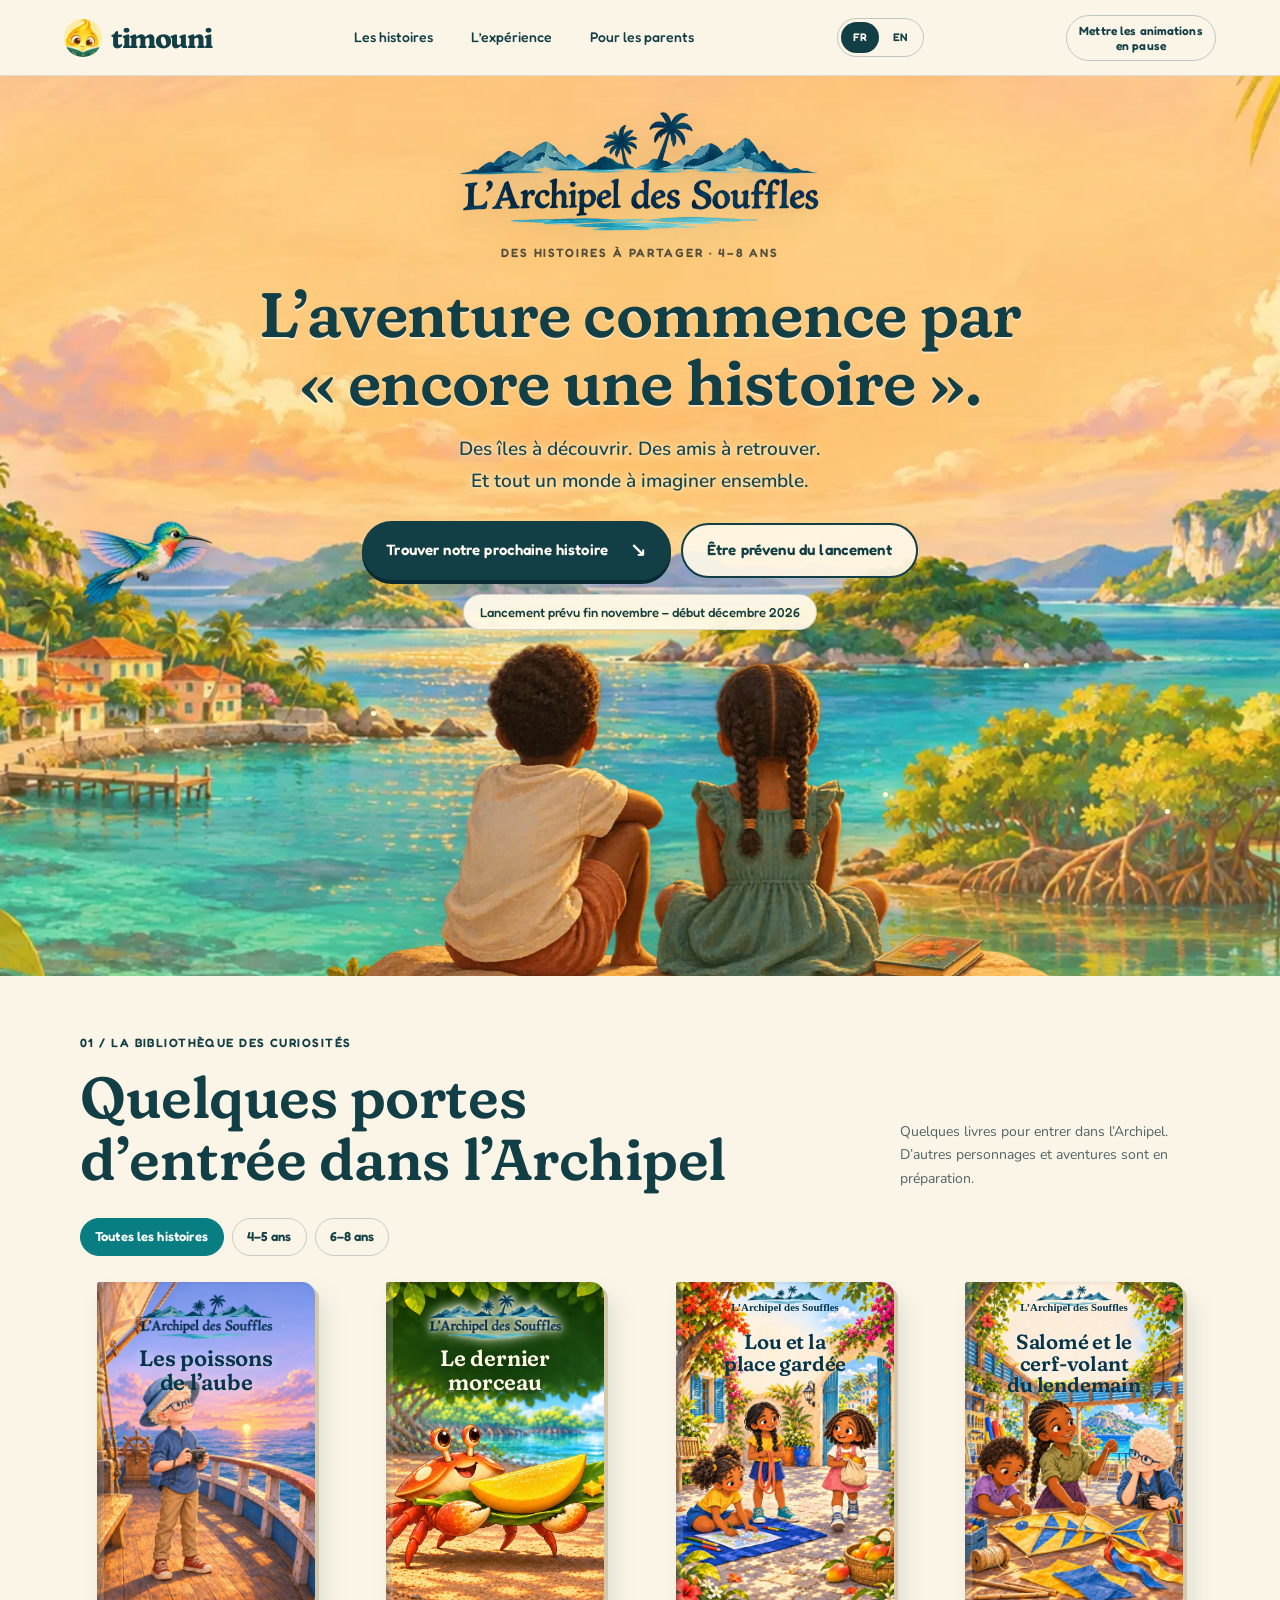
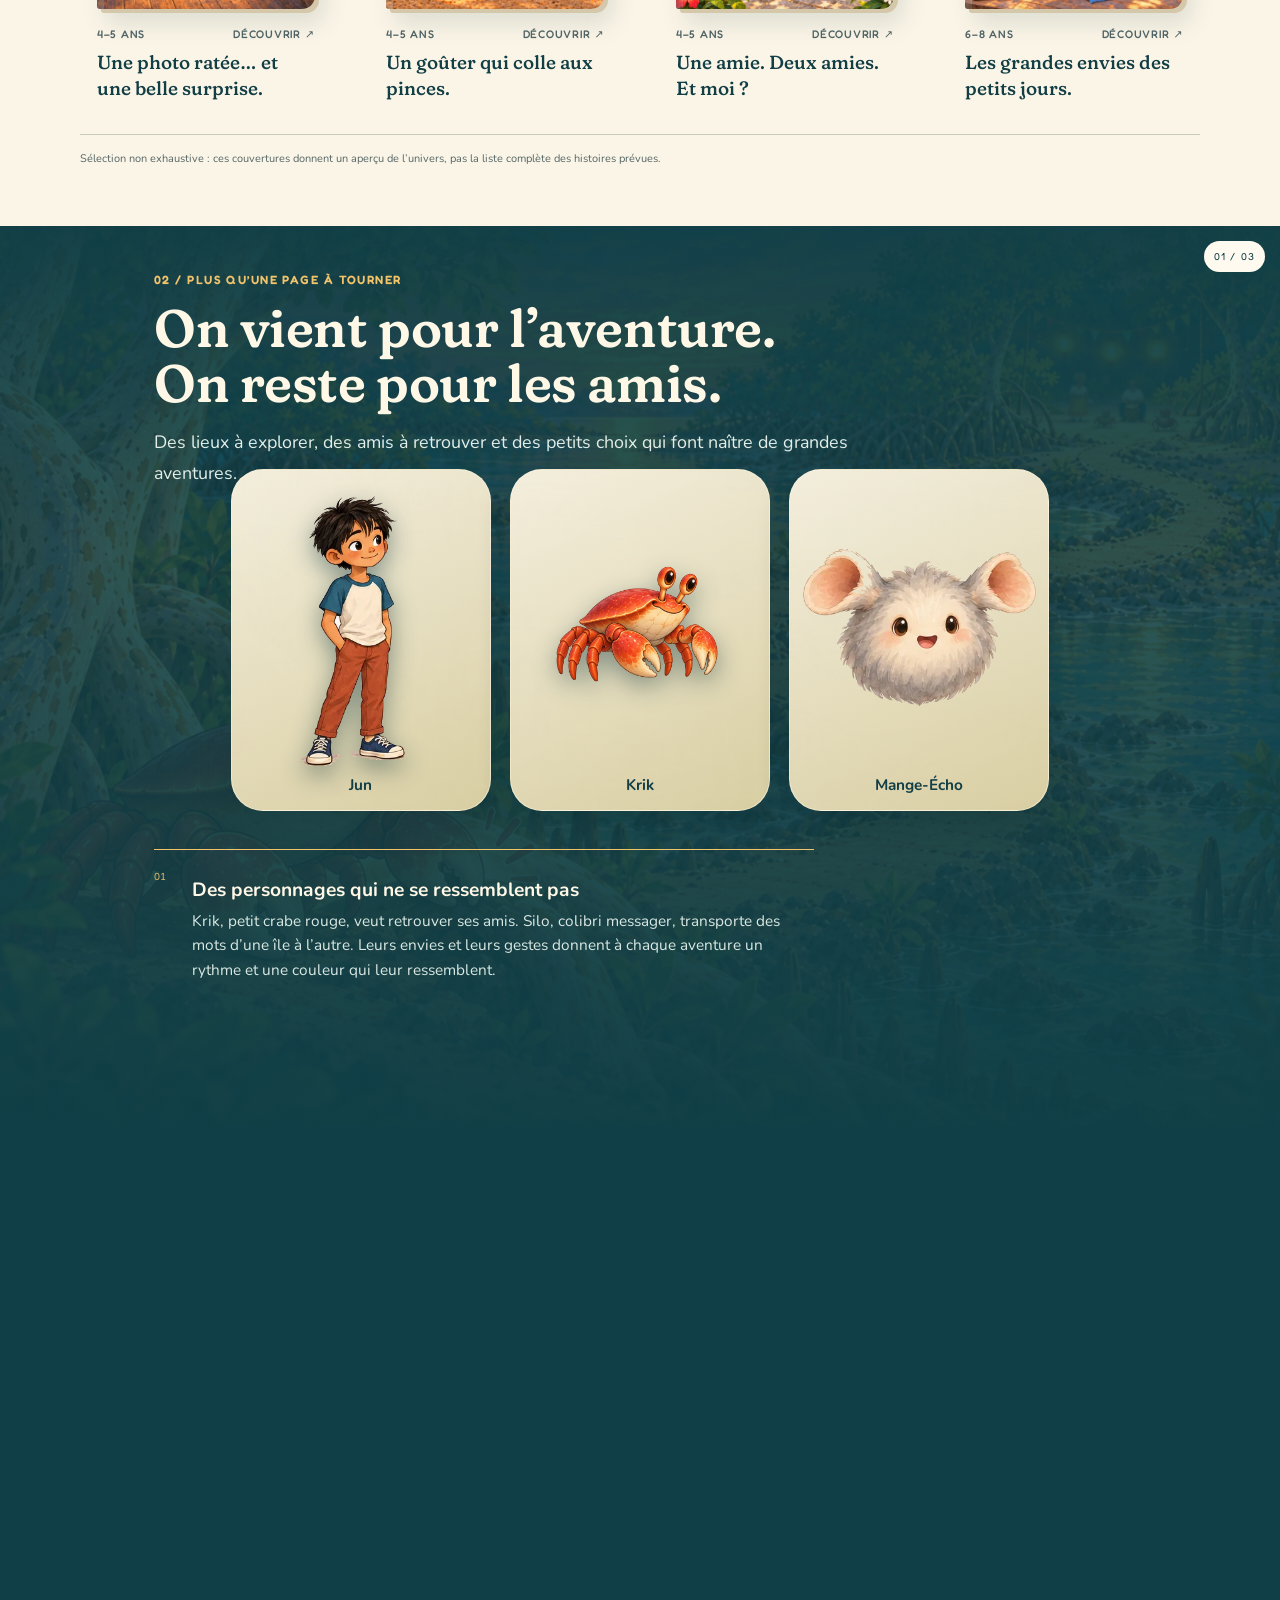
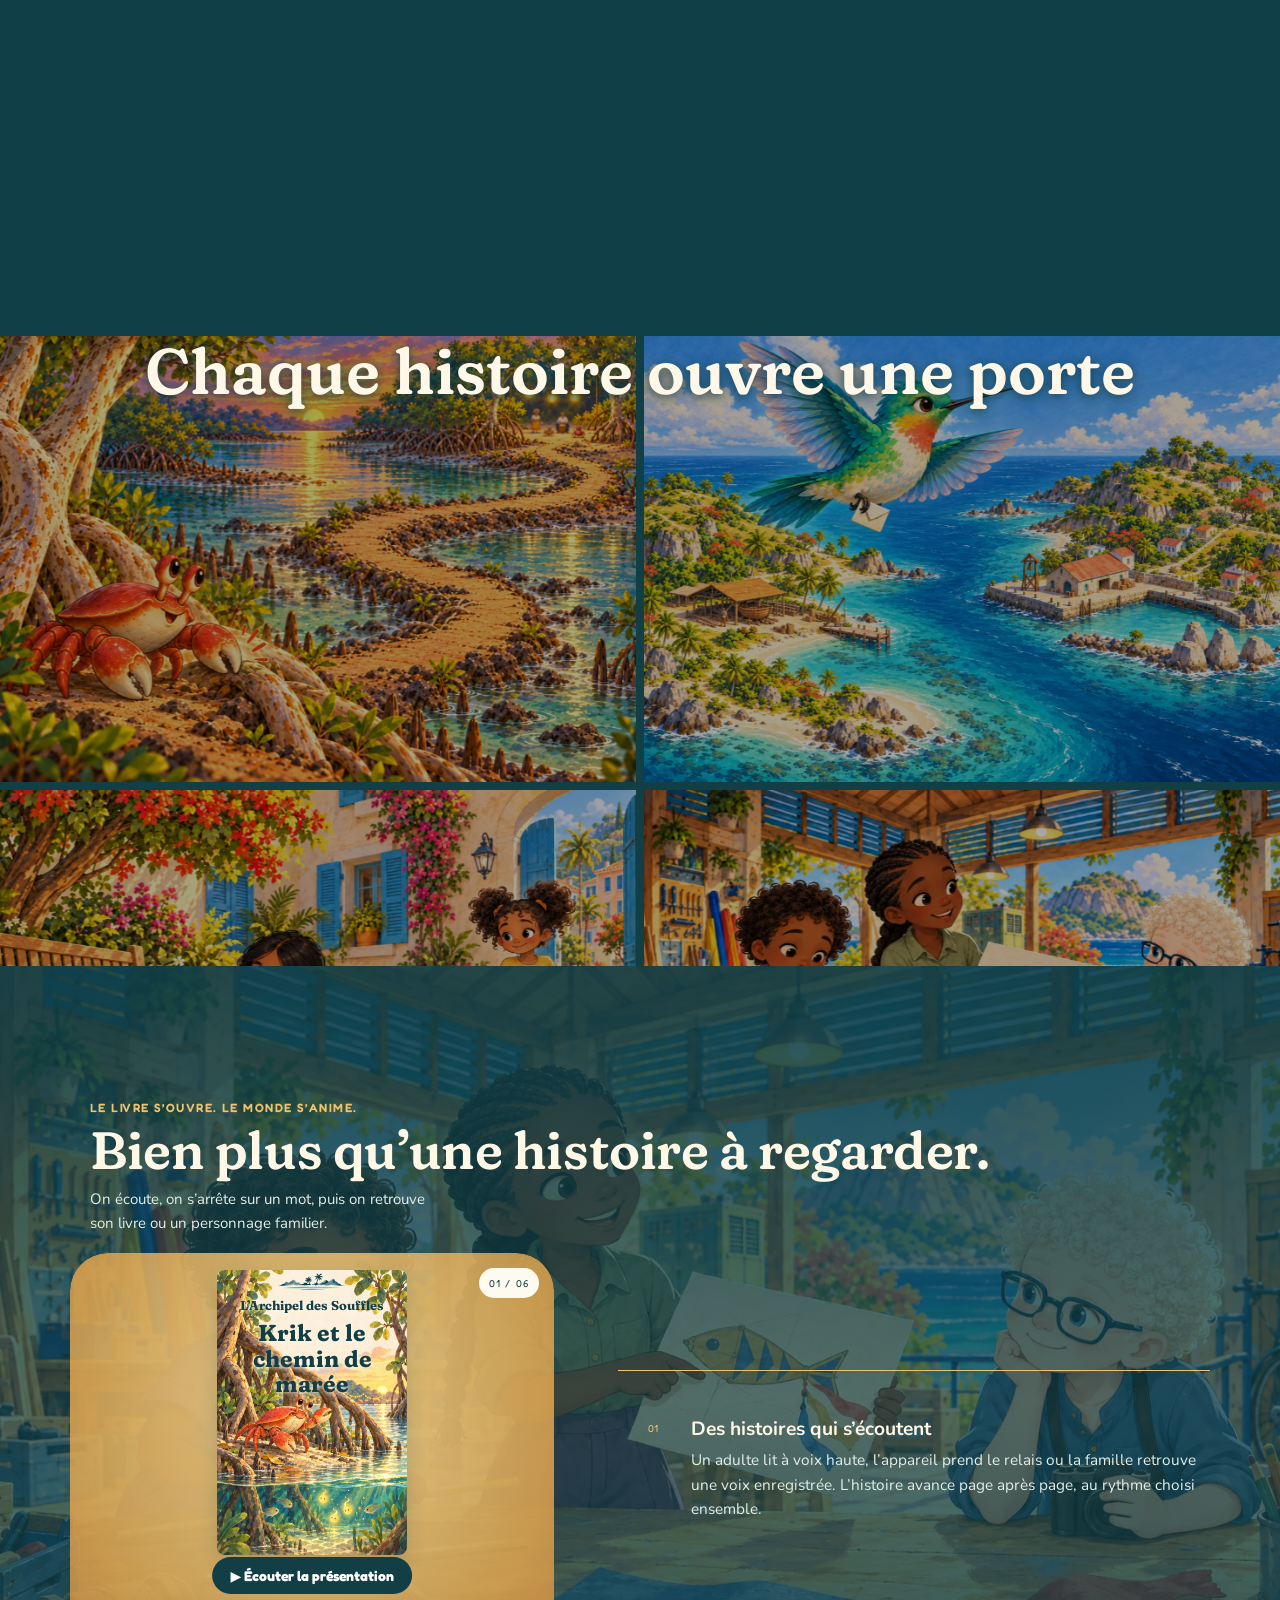
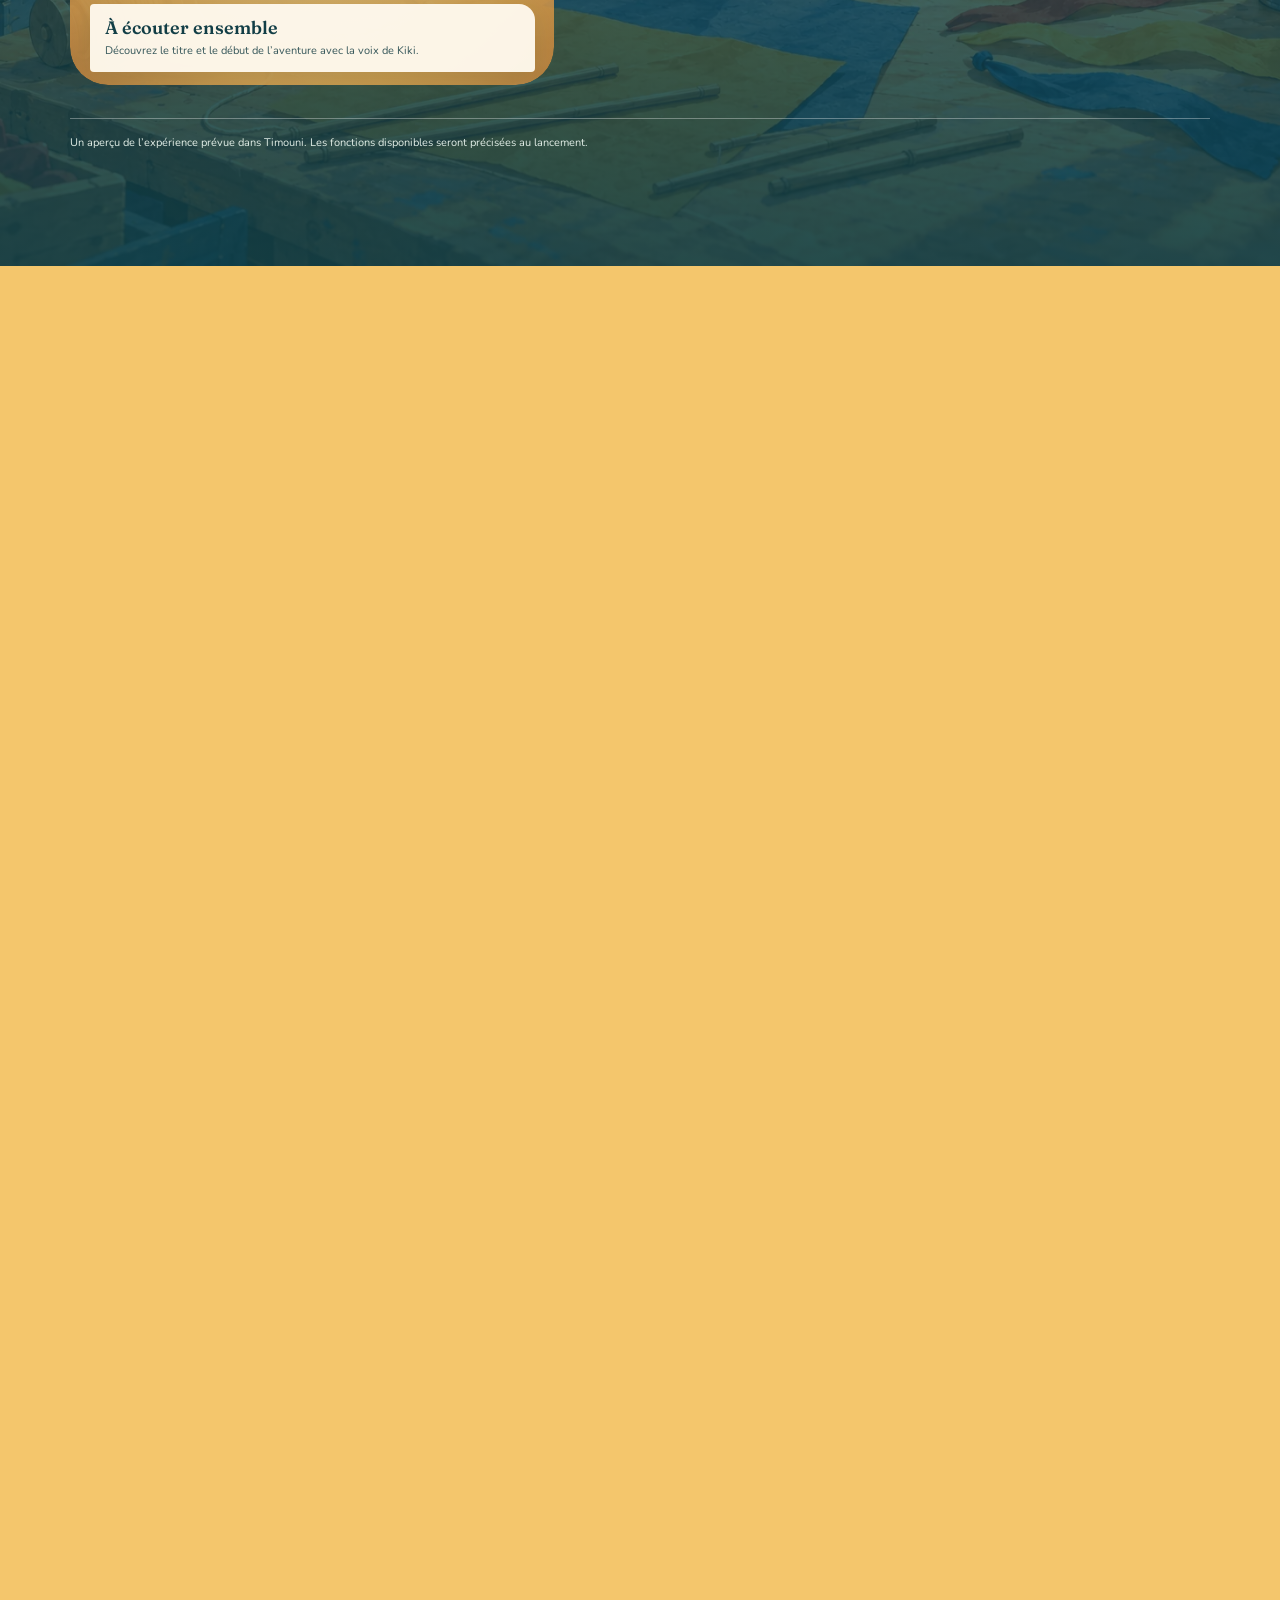
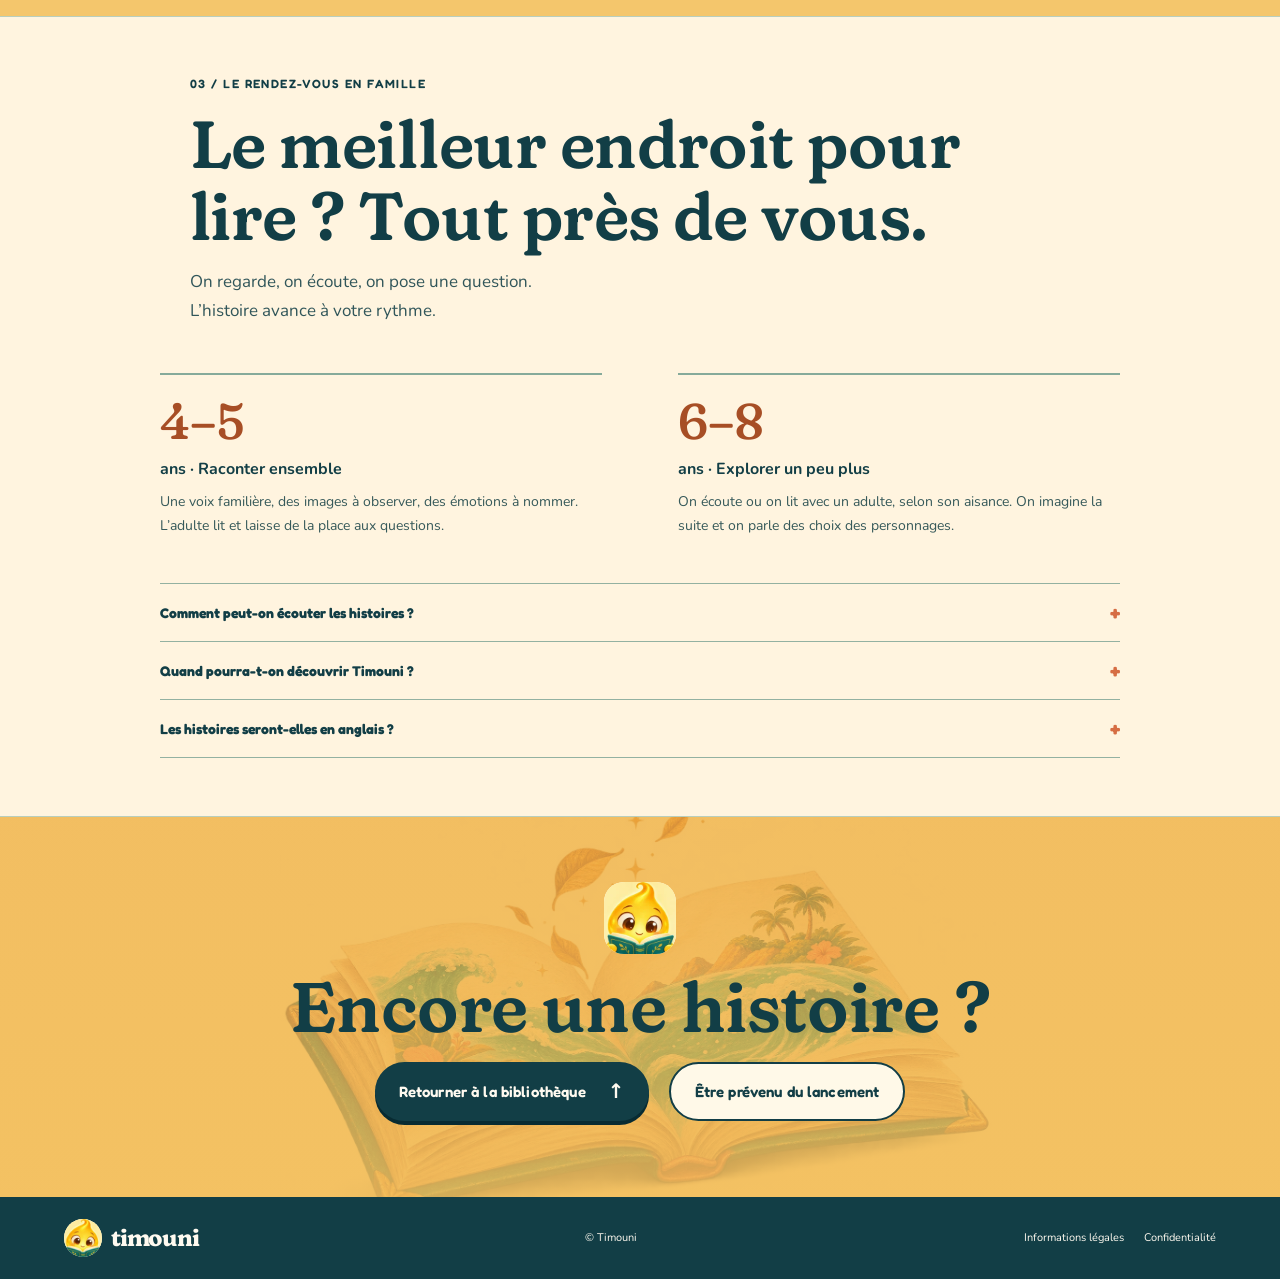
==== commit 792b486b: "Mode paysage sur telephone : en-tete compact, hero en deux zones, chapitres image a gauche Co-Author" ====
--- a/index.html
+++ b/index.html
@@ -1,4 +1,4 @@
-<!doctype html><html lang="fr"><head><meta charset="utf-8"><link rel="canonical" href="https://timouni.com/"><script src="redirection.js"></script><meta name="viewport" content="width=device-width,initial-scale=1"><meta name="robots" content="index,follow,max-image-preview:large"><meta name="theme-color" content="#fbf5e7"><title>Timouni — histoires illustrées pour enfants de 4 à 8 ans</title><meta name="description" content="Timouni : des histoires illustrées à lire et à écouter en famille, pour les enfants de 4 à 8 ans. Découvrez L’Archipel des Souffles. Lancement fin novembre 2026."><meta property="og:url" content="https://timouni.com/"><meta property="og:type" content="website"><meta property="og:site_name" content="Timouni"><meta property="og:title" content="Timouni — histoires illustrées pour enfants de 4 à 8 ans"><meta property="og:locale" content="fr_FR"><meta property="og:locale:alternate" content="en_US"><meta property="og:description" content="Des histoires illustrées à lire et à écouter en famille. Découvrez L’Archipel des Souffles, dès 4 ans."><meta property="og:image" content="https://timouni.com/assets/decouverte-v02/og-timouni.jpg"><meta property="og:image:width" content="1200"><meta property="og:image:height" content="630"><meta name="twitter:card" content="summary_large_image"><link rel="preload" as="image" href="assets/decouverte-v02/archipel-panoramique-mobile-v2.webp" media="(max-width:640px)" fetchpriority="high"><link rel="preload" as="image" href="assets/decouverte-v02/archipel-panoramique-editorial-v01.webp" media="(min-width:641px)" fetchpriority="high"><link rel="icon" type="image/png" href="assets/brand/mascotte-favicon.png"><link rel="stylesheet" href="timouni.css?v=20261112-mobile5"><script type="application/ld+json">{"@context":"https://schema.org","@graph":[{"@type":"Organization","@id":"https://timouni.com/#org","name":"Timouni","url":"https://timouni.com/","logo":"https://timouni.com/assets/brand/mascotte-doree-lisant-un-livre.webp","email":"contact@timouni.com"},{"@type":"WebSite","@id":"https://timouni.com/#site","url":"https://timouni.com/","name":"Timouni","inLanguage":["fr","en"],"publisher":{"@id":"https://timouni.com/#org"},"description":"Histoires illustrées pour enfants de 4 à 8 ans : L’Archipel des Souffles."},{"@type":"FAQPage","mainEntity":[{"@type":"Question","name":"Quand pourra-t-on découvrir Timouni ?","acceptedAnswer":{"@type":"Answer","text":"Le lancement de l’application est prévu entre fin novembre et début décembre 2026. La date précise sera confirmée sur timouni.com."}},{"@type":"Question","name":"Les histoires seront-elles en anglais ?","acceptedAnswer":{"@type":"Answer","text":"Les histoires seront proposées en français et en anglais. D’autres langues suivront ensuite."}}]}]}</script></head><body><a href="#contenu" class="skip" data-fr="Aller au contenu" data-en="Skip to content">Aller au contenu</a><header><a class="brand" href="#accueil" aria-label="Timouni"><img src="assets/brand/mascotte-doree-lisant-un-livre.webp" alt="" width="42" height="42"><span>timouni</span></a><nav aria-label="Navigation"><a href="#histoires" class="" data-fr="Les histoires" data-en="Stories">Les histoires</a><a href="#experience" class="" data-fr="L’expérience" data-en="The experience">L’expérience</a><a href="#parents" class="" data-fr="Pour les parents" data-en="For parents">Pour les parents</a></nav><div class="languages" role="group" aria-label="Langue / Language"><button data-language="fr" aria-pressed="true">FR</button><button data-language="en" aria-pressed="false">EN</button></div><button class="motion-toggle" type="button" aria-pressed="false"><span class="" data-fr="Mettre les animations en pause" data-en="Pause animations">Mettre les animations en pause</span></button></header><main id="contenu"><section class="hero" id="accueil"><div class="horizon" aria-hidden="true"></div><div class="hero-copy"><div class="hero-signature"><img src="assets/decouverte-v02/embleme-fr.webp" data-src-fr="assets/decouverte-v02/embleme-fr.webp" data-src-en="assets/decouverte-v02/embleme-en.webp" alt="L’Archipel des Souffles" data-alt-fr="L’Archipel des Souffles" data-alt-en="The Whispering Isles"></div><p class="eyebrow" data-fr="DES HISTOIRES À PARTAGER · 4–8 ANS" data-en="STORIES TO SHARE · AGES 4–8">DES HISTOIRES À PARTAGER · 4–8 ANS</p><h1 class="" data-fr="L’aventure commence
+<!doctype html><html lang="fr"><head><meta charset="utf-8"><link rel="canonical" href="https://timouni.com/"><script src="redirection.js"></script><meta name="viewport" content="width=device-width,initial-scale=1"><meta name="robots" content="index,follow,max-image-preview:large"><meta name="theme-color" content="#fbf5e7"><title>Timouni — histoires illustrées pour enfants de 4 à 8 ans</title><meta name="description" content="Timouni : des histoires illustrées à lire et à écouter en famille, pour les enfants de 4 à 8 ans. Découvrez L’Archipel des Souffles. Lancement fin novembre 2026."><meta property="og:url" content="https://timouni.com/"><meta property="og:type" content="website"><meta property="og:site_name" content="Timouni"><meta property="og:title" content="Timouni — histoires illustrées pour enfants de 4 à 8 ans"><meta property="og:locale" content="fr_FR"><meta property="og:locale:alternate" content="en_US"><meta property="og:description" content="Des histoires illustrées à lire et à écouter en famille. Découvrez L’Archipel des Souffles, dès 4 ans."><meta property="og:image" content="https://timouni.com/assets/decouverte-v02/og-timouni.jpg"><meta property="og:image:width" content="1200"><meta property="og:image:height" content="630"><meta name="twitter:card" content="summary_large_image"><link rel="preload" as="image" href="assets/decouverte-v02/archipel-panoramique-mobile-v2.webp" media="(max-width:640px)" fetchpriority="high"><link rel="preload" as="image" href="assets/decouverte-v02/archipel-panoramique-editorial-v01.webp" media="(min-width:641px)" fetchpriority="high"><link rel="icon" type="image/png" href="assets/brand/mascotte-favicon.png"><link rel="stylesheet" href="timouni.css?v=20261112-mobile6"><script type="application/ld+json">{"@context":"https://schema.org","@graph":[{"@type":"Organization","@id":"https://timouni.com/#org","name":"Timouni","url":"https://timouni.com/","logo":"https://timouni.com/assets/brand/mascotte-doree-lisant-un-livre.webp","email":"contact@timouni.com"},{"@type":"WebSite","@id":"https://timouni.com/#site","url":"https://timouni.com/","name":"Timouni","inLanguage":["fr","en"],"publisher":{"@id":"https://timouni.com/#org"},"description":"Histoires illustrées pour enfants de 4 à 8 ans : L’Archipel des Souffles."},{"@type":"FAQPage","mainEntity":[{"@type":"Question","name":"Quand pourra-t-on découvrir Timouni ?","acceptedAnswer":{"@type":"Answer","text":"Le lancement de l’application est prévu entre fin novembre et début décembre 2026. La date précise sera confirmée sur timouni.com."}},{"@type":"Question","name":"Les histoires seront-elles en anglais ?","acceptedAnswer":{"@type":"Answer","text":"Les histoires seront proposées en français et en anglais. D’autres langues suivront ensuite."}}]}]}</script></head><body><a href="#contenu" class="skip" data-fr="Aller au contenu" data-en="Skip to content">Aller au contenu</a><header><a class="brand" href="#accueil" aria-label="Timouni"><img src="assets/brand/mascotte-doree-lisant-un-livre.webp" alt="" width="42" height="42"><span>timouni</span></a><nav aria-label="Navigation"><a href="#histoires" class="" data-fr="Les histoires" data-en="Stories">Les histoires</a><a href="#experience" class="" data-fr="L’expérience" data-en="The experience">L’expérience</a><a href="#parents" class="" data-fr="Pour les parents" data-en="For parents">Pour les parents</a></nav><div class="languages" role="group" aria-label="Langue / Language"><button data-language="fr" aria-pressed="true">FR</button><button data-language="en" aria-pressed="false">EN</button></div><button class="motion-toggle" type="button" aria-pressed="false"><span class="" data-fr="Mettre les animations en pause" data-en="Pause animations">Mettre les animations en pause</span></button></header><main id="contenu"><section class="hero" id="accueil"><div class="horizon" aria-hidden="true"></div><div class="hero-copy"><div class="hero-signature"><img src="assets/decouverte-v02/embleme-fr.webp" data-src-fr="assets/decouverte-v02/embleme-fr.webp" data-src-en="assets/decouverte-v02/embleme-en.webp" alt="L’Archipel des Souffles" data-alt-fr="L’Archipel des Souffles" data-alt-en="The Whispering Isles"></div><p class="eyebrow" data-fr="DES HISTOIRES À PARTAGER · 4–8 ANS" data-en="STORIES TO SHARE · AGES 4–8">DES HISTOIRES À PARTAGER · 4–8 ANS</p><h1 class="" data-fr="L’aventure commence
 par « encore une histoire »." data-en="Adventure begins
 with “one more story”.">L’aventure commence
 par « encore une histoire ».</h1><p class="hero-intro" data-fr="Des îles à découvrir. Des amis à retrouver.
@@ -19,4 +19,4 @@
 Tout près de vous.</h2><p class="" data-fr="On regarde, on écoute, on pose une question.
 L’histoire avance à votre rythme." data-en="Look, listen, ask a question.
 Let the story follow your rhythm.">On regarde, on écoute, on pose une question.
-L’histoire avance à votre rythme.</p></div><div class="age-panels"><article><span class="age-number">4–5</span><h3 class="" data-fr="ans · Raconter ensemble" data-en="years · Tell it together">ans · Raconter ensemble</h3><p class="" data-fr="Une voix familière, des images à observer, des émotions à nommer. L’adulte lit et laisse de la place aux questions." data-en="A familiar voice, pictures to explore and feelings to name. An adult reads and leaves room for questions.">Une voix familière, des images à observer, des émotions à nommer. L’adulte lit et laisse de la place aux questions.</p></article><article><span class="age-number">6–8</span><h3 class="" data-fr="ans · Explorer un peu plus" data-en="years · Explore a little further">ans · Explorer un peu plus</h3><p class="" data-fr="On écoute ou on lit avec un adulte, selon son aisance. On imagine la suite et on parle des choix des personnages." data-en="Listen or read with an adult, depending on confidence. Imagine what happens next and talk about the characters’ choices.">On écoute ou on lit avec un adulte, selon son aisance. On imagine la suite et on parle des choix des personnages.</p></article></div><div class="questions"><details><summary><span class="" data-fr="Comment peut-on écouter les histoires ?" data-en="How can we listen to the stories?">Comment peut-on écouter les histoires ?</span></summary><p class="" data-fr="Le lecteur en préparation propose la voix de l’appareil et l’enregistrement d’une voix parentale, page après page. Les voix disponibles dépendent de l’appareil." data-en="The reader in preparation offers the device’s voice and a parent’s recorded voice, page by page. Available voices depend on the device.">Le lecteur en préparation propose la voix de l’appareil et l’enregistrement d’une voix parentale, page après page. Les voix disponibles dépendent de l’appareil.</p></details><details><summary><span class="" data-fr="Quand pourra-t-on découvrir Timouni ?" data-en="When can we discover Timouni?">Quand pourra-t-on découvrir Timouni ?</span></summary><p data-fr="Le lancement de l’application est prévu entre fin novembre et début décembre 2026. La date précise sera confirmée ici." data-en="The app is planned for launch between late November and early December 2026. The exact date will be confirmed here.">Le lancement de l’application est prévu entre fin novembre et début décembre 2026. La date précise sera confirmée ici.</p></details><details><summary><span class="" data-fr="Les histoires seront-elles en anglais ?" data-en="Will the stories be available in English?">Les histoires seront-elles en anglais ?</span></summary><p data-fr="Les histoires seront proposées en français et en anglais. D’autres langues suivront ensuite." data-en="Stories will be available in French and English. Other languages will follow.">Les histoires seront proposées en français et en anglais. D’autres langues suivront ensuite.</p></details></div></section><section class="closing"><img src="assets/brand/mascotte-doree-lisant-un-livre.webp" alt="" width="90" height="90"><h2 class="" data-fr="Encore une histoire ?" data-en="One more story?">Encore une histoire ?</h2><div class="closing-actions"><a class="cta" href="#histoires"><span class="" data-fr="Retourner à la bibliothèque" data-en="Back to the bookshelf">Retourner à la bibliothèque</span><span aria-hidden="true">↑</span></a><a class="cta cta-secondary" href="https://7d971d3f.sibforms.com/serve/[base64]" data-href-fr="https://7d971d3f.sibforms.com/serve/[base64]" data-href-en="https://7d971d3f.sibforms.com/serve/[base64]" target="_blank" rel="noopener"><span data-fr="Être prévenu du lancement" data-en="Get notified at launch">Être prévenu du lancement</span></a></div></section></main><footer><a class="brand" href="#accueil" aria-label="Timouni"><img src="assets/brand/mascotte-doree-lisant-un-livre.webp" alt="" width="42" height="42"><span>timouni</span></a><p>© Timouni</p><div><a href="informations.html"><span class="" data-fr="Informations légales" data-en="Legal information">Informations légales</span></a><a href="confidentialite.html#fr" data-href-fr="confidentialite.html#fr" data-href-en="confidentialite.html#en"><span class="" data-fr="Confidentialité" data-en="Privacy">Confidentialité</span></a></div></footer><dialog id="book-dialog"><button class="dialog-close" aria-label="Fermer / Close">×</button><div class="dialog-content"></div></dialog><script src="decouverte.js?v=20261112-mobile5" defer></script><script src="vie-decouverte.js?v=20261112-mobile5" defer></script><script src="defilement.js?v=20261112-mobile5" defer></script></body></html>
+L’histoire avance à votre rythme.</p></div><div class="age-panels"><article><span class="age-number">4–5</span><h3 class="" data-fr="ans · Raconter ensemble" data-en="years · Tell it together">ans · Raconter ensemble</h3><p class="" data-fr="Une voix familière, des images à observer, des émotions à nommer. L’adulte lit et laisse de la place aux questions." data-en="A familiar voice, pictures to explore and feelings to name. An adult reads and leaves room for questions.">Une voix familière, des images à observer, des émotions à nommer. L’adulte lit et laisse de la place aux questions.</p></article><article><span class="age-number">6–8</span><h3 class="" data-fr="ans · Explorer un peu plus" data-en="years · Explore a little further">ans · Explorer un peu plus</h3><p class="" data-fr="On écoute ou on lit avec un adulte, selon son aisance. On imagine la suite et on parle des choix des personnages." data-en="Listen or read with an adult, depending on confidence. Imagine what happens next and talk about the characters’ choices.">On écoute ou on lit avec un adulte, selon son aisance. On imagine la suite et on parle des choix des personnages.</p></article></div><div class="questions"><details><summary><span class="" data-fr="Comment peut-on écouter les histoires ?" data-en="How can we listen to the stories?">Comment peut-on écouter les histoires ?</span></summary><p class="" data-fr="Le lecteur en préparation propose la voix de l’appareil et l’enregistrement d’une voix parentale, page après page. Les voix disponibles dépendent de l’appareil." data-en="The reader in preparation offers the device’s voice and a parent’s recorded voice, page by page. Available voices depend on the device.">Le lecteur en préparation propose la voix de l’appareil et l’enregistrement d’une voix parentale, page après page. Les voix disponibles dépendent de l’appareil.</p></details><details><summary><span class="" data-fr="Quand pourra-t-on découvrir Timouni ?" data-en="When can we discover Timouni?">Quand pourra-t-on découvrir Timouni ?</span></summary><p data-fr="Le lancement de l’application est prévu entre fin novembre et début décembre 2026. La date précise sera confirmée ici." data-en="The app is planned for launch between late November and early December 2026. The exact date will be confirmed here.">Le lancement de l’application est prévu entre fin novembre et début décembre 2026. La date précise sera confirmée ici.</p></details><details><summary><span class="" data-fr="Les histoires seront-elles en anglais ?" data-en="Will the stories be available in English?">Les histoires seront-elles en anglais ?</span></summary><p data-fr="Les histoires seront proposées en français et en anglais. D’autres langues suivront ensuite." data-en="Stories will be available in French and English. Other languages will follow.">Les histoires seront proposées en français et en anglais. D’autres langues suivront ensuite.</p></details></div></section><section class="closing"><img src="assets/brand/mascotte-doree-lisant-un-livre.webp" alt="" width="90" height="90"><h2 class="" data-fr="Encore une histoire ?" data-en="One more story?">Encore une histoire ?</h2><div class="closing-actions"><a class="cta" href="#histoires"><span class="" data-fr="Retourner à la bibliothèque" data-en="Back to the bookshelf">Retourner à la bibliothèque</span><span aria-hidden="true">↑</span></a><a class="cta cta-secondary" href="https://7d971d3f.sibforms.com/serve/[base64]" data-href-fr="https://7d971d3f.sibforms.com/serve/[base64]" data-href-en="https://7d971d3f.sibforms.com/serve/[base64]" target="_blank" rel="noopener"><span data-fr="Être prévenu du lancement" data-en="Get notified at launch">Être prévenu du lancement</span></a></div></section></main><footer><a class="brand" href="#accueil" aria-label="Timouni"><img src="assets/brand/mascotte-doree-lisant-un-livre.webp" alt="" width="42" height="42"><span>timouni</span></a><p>© Timouni</p><div><a href="informations.html"><span class="" data-fr="Informations légales" data-en="Legal information">Informations légales</span></a><a href="confidentialite.html#fr" data-href-fr="confidentialite.html#fr" data-href-en="confidentialite.html#en"><span class="" data-fr="Confidentialité" data-en="Privacy">Confidentialité</span></a></div></footer><dialog id="book-dialog"><button class="dialog-close" aria-label="Fermer / Close">×</button><div class="dialog-content"></div></dialog><script src="decouverte.js?v=20261112-mobile6" defer></script><script src="vie-decouverte.js?v=20261112-mobile6" defer></script><script src="defilement.js?v=20261112-mobile6" defer></script></body></html>
--- a/timouni.css
+++ b/timouni.css
@@ -406,7 +406,7 @@
   header nav a,footer a{display:inline-flex;align-items:center}
   .languages button{min-width:44px}
 }
-@media(max-width:640px){
+@media(max-width:640px),(orientation:landscape) and (max-height:520px){
   .horizon{background-image:url('assets/decouverte-v02/archipel-panoramique-mobile-v2.webp')!important}
   /* Lisibilité */
   .languages button,.scene-counter,.feature-number{font-size:13px!important}
@@ -452,7 +452,7 @@
 .cover.lou .cover-title,.cover.salome .cover-title{top:15%;font-size:9.4cqw;text-wrap:balance}
 .cover.abel .cover-title,.cover.vivi .cover-title{top:20%;font-size:10.2cqw;text-wrap:balance}
 .cover.vivi .cover-emblem{filter:drop-shadow(0 0 6px #fffbe0e0) drop-shadow(0 0 2px #fffbe0)}
-@media(max-width:640px){
+@media(max-width:640px),(orientation:landscape) and (max-height:520px){
   /* En-tete compact : le bouton pause devient une icone sur la premiere ligne */
   .motion-toggle{width:44px;height:44px;min-height:44px;max-width:none;padding:0!important;border-radius:50%;font-size:0!important;position:relative;flex:0 0 auto}
   .motion-toggle span{position:absolute;width:1px;height:1px;overflow:hidden;clip:rect(0 0 0 0);white-space:nowrap}
@@ -492,3 +492,40 @@
 /* Section zoom : chaque image est decoupee dans sa case, elles ne debordent plus sur les voisines */
 .zoom-journey-inner .zoom-tile{position:relative;overflow:hidden;min-width:0;min-height:0}
 .zoom-journey-inner .zoom-tile img{position:absolute;inset:0;width:100%;height:100%;object-fit:cover}
+
+/* ===== Paysage telephone (ecran large mais tres bas) ===== */
+@media(orientation:landscape) and (max-height:520px){
+  header{min-height:0!important;flex-wrap:nowrap!important;padding:4px 16px!important;gap:12px!important}
+  header nav{order:0!important;width:auto!important;border:0!important;padding:0!important;gap:18px!important;flex:1 1 auto;justify-content:center}
+  header nav a{white-space:nowrap;font-size:13px!important}
+  .brand>img{width:30px!important;height:30px!important}.brand>span{font-size:20px!important}
+  .languages{margin-left:0!important}.languages button{min-height:38px;min-width:38px;font-size:12px!important}
+  /* Hero : texte a gauche, enfants a droite */
+  .hero{height:auto!important;min-height:max(100svh,300px)!important;max-height:none!important}
+  .hero-copy{width:58%!important;margin:0 0 0 4%!important;padding:10px 0 20px!important;text-align:left!important}
+  .hero-signature{width:150px!important;margin:0 0 4px!important}.hero-signature img{max-height:70px}
+  .hero .eyebrow{text-align:left!important;margin:0!important}
+  .hero h1{font-size:clamp(24px,4.4vw,36px)!important;margin:6px 0 8px!important;text-align:left!important;max-width:none!important}
+  .hero-intro{margin:0!important;text-align:left!important;font-size:14px!important;max-width:none!important;line-height:1.45!important}
+  .hero-actions{flex-direction:row!important;flex-wrap:wrap;justify-content:flex-start!important;margin-top:10px!important;gap:8px!important}
+  .hero-actions .cta{width:auto!important;max-width:none!important;min-height:44px!important;padding:6px 16px!important;font-size:13px!important;margin:0!important}
+  .hero .soon{margin:8px 0 0!important;font-size:12px!important}
+  .explorers{width:min(40vw,300px)!important;max-width:none!important;left:auto!important;right:2%!important;transform:translateY(var(--foreground-shift,0px))!important;bottom:-60px!important}
+  .flying-guide{left:48%!important;top:22%!important;width:64px!important}
+  .horizon{inset:-38px 0 0!important;background-size:cover!important;background-position:center 60%!important;-webkit-mask-image:none!important;mask-image:none!important}
+  /* Chapitres : image collante a gauche, texte qui defile a droite */
+  .experience-pin{display:grid!important;grid-template-columns:42% 1fr!important;align-items:start!important;gap:0!important}
+  .experience .editorial-copy{display:block!important;padding:24px 24px 36px 22px!important}
+  .experience .editorial-copy>.eyebrow,.experience .editorial-copy>h2,.experience .editorial-copy>p:not(.eyebrow){padding:0!important}
+  .experience .editorial-copy>h2{font-size:clamp(24px,4.2vw,34px)!important;margin:6px 0 8px!important}
+  .experience .scroll-visual{grid-column:1;grid-row:1;height:100svh!important;max-height:none!important;min-height:0!important;border-radius:0 26px 26px 0!important}
+  .experience .promises{padding:0!important}
+  .living-pin{padding:16px 22px 30px!important}
+  .living-heading{padding-top:6px!important;margin-bottom:12px!important}
+  .living-layout{display:grid!important;grid-template-columns:42% 1fr!important;gap:22px!important;align-items:start!important}
+  .living-stage{height:calc(100svh - 20px)!important;max-height:none!important;min-height:0!important;margin:0!important;border-radius:22px!important}
+  .promises li,.feature-line{padding-top:12px!important;padding-bottom:14px!important}
+  .promises,.feature-list{display:block!important;grid-template-columns:none!important;height:auto!important}
+  .hero-copy{background:#fff6dfbf;border-radius:20px;padding:12px 18px 16px!important;width:56%!important}
+  .explorers{width:min(46vw,360px)!important}
+}
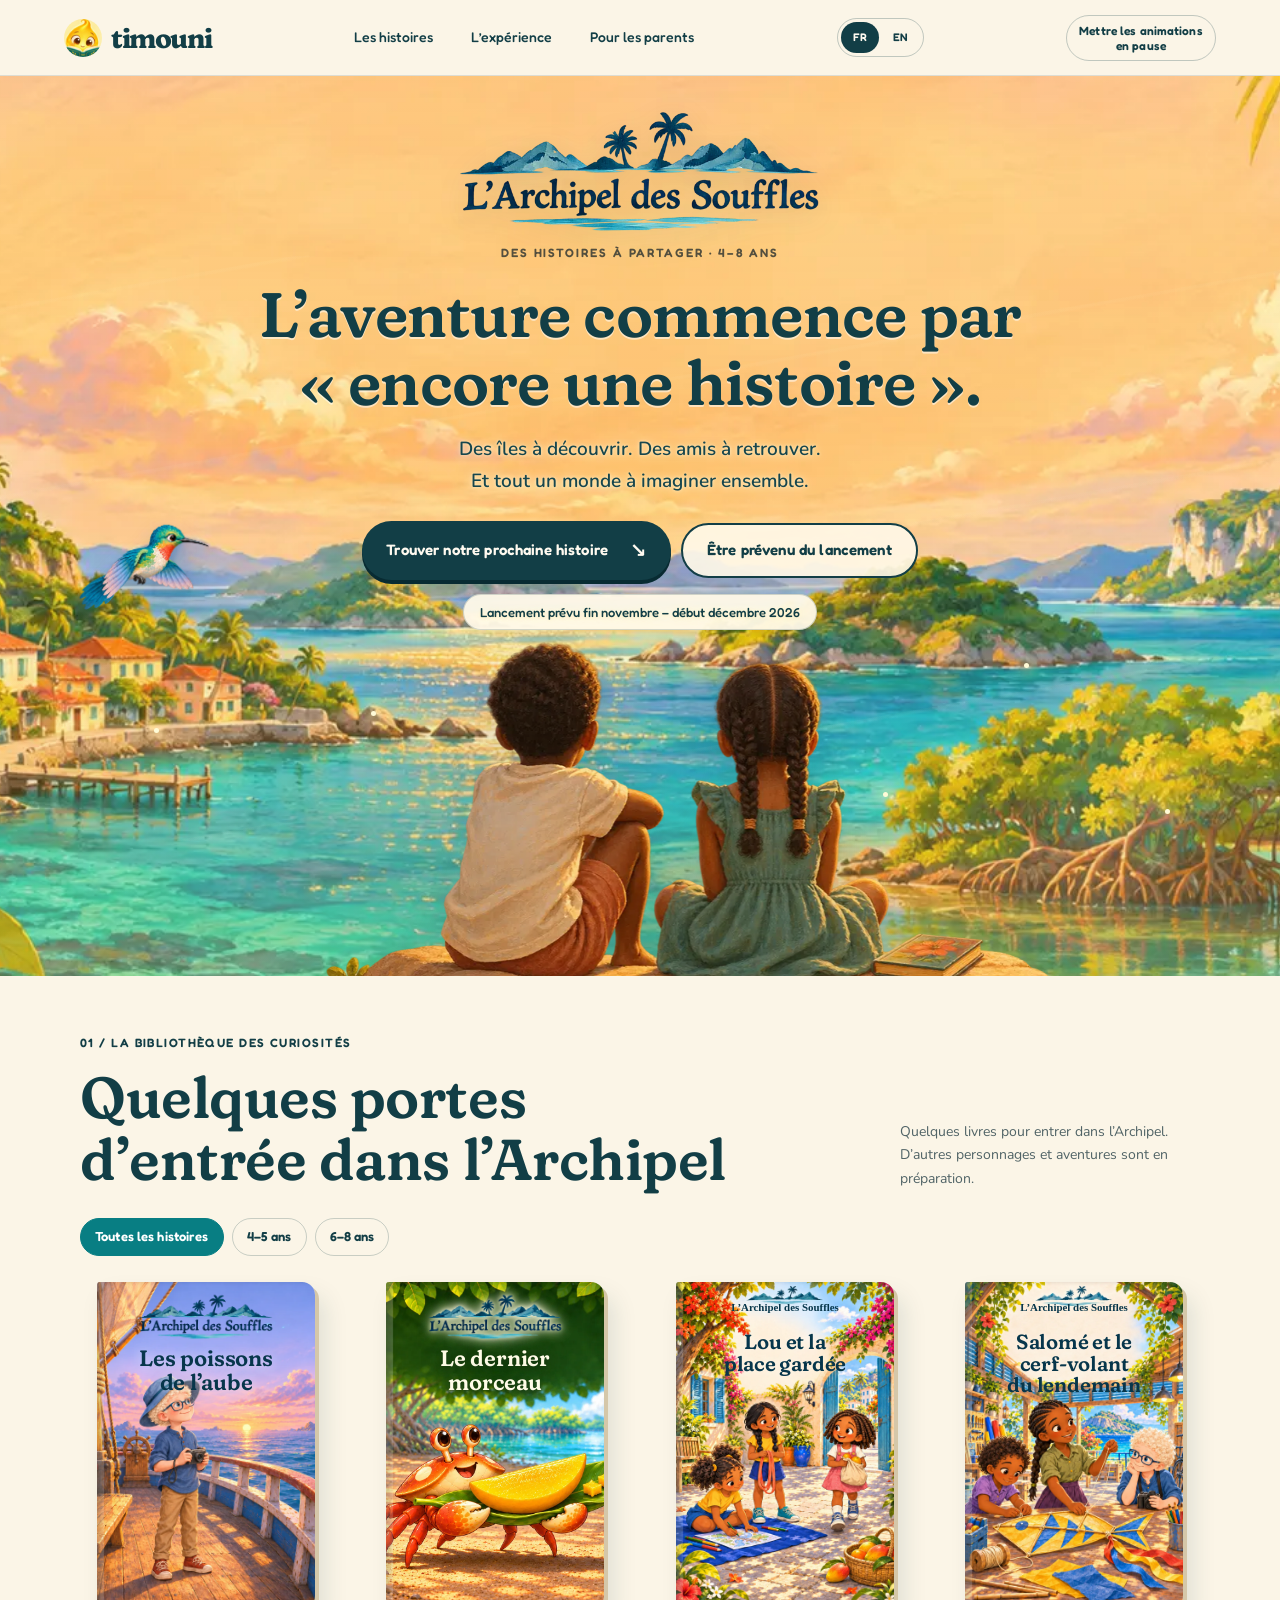
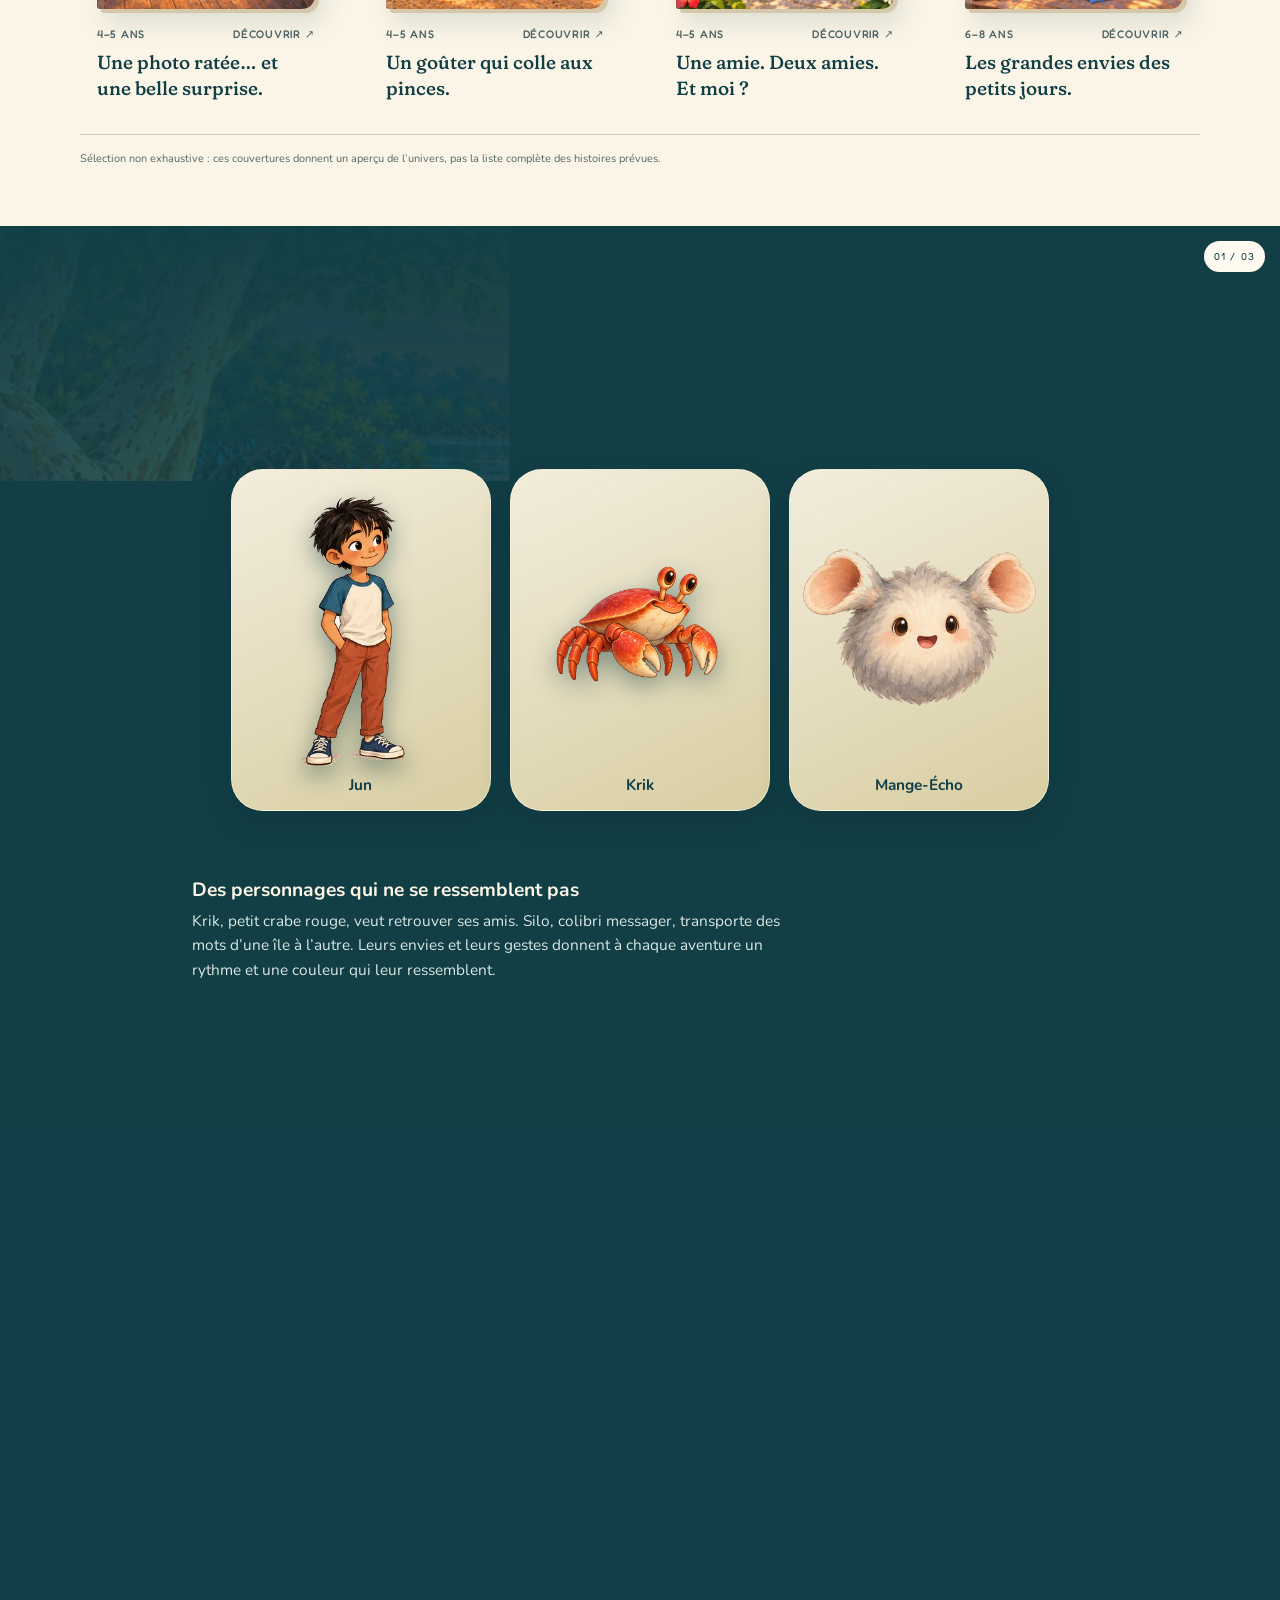
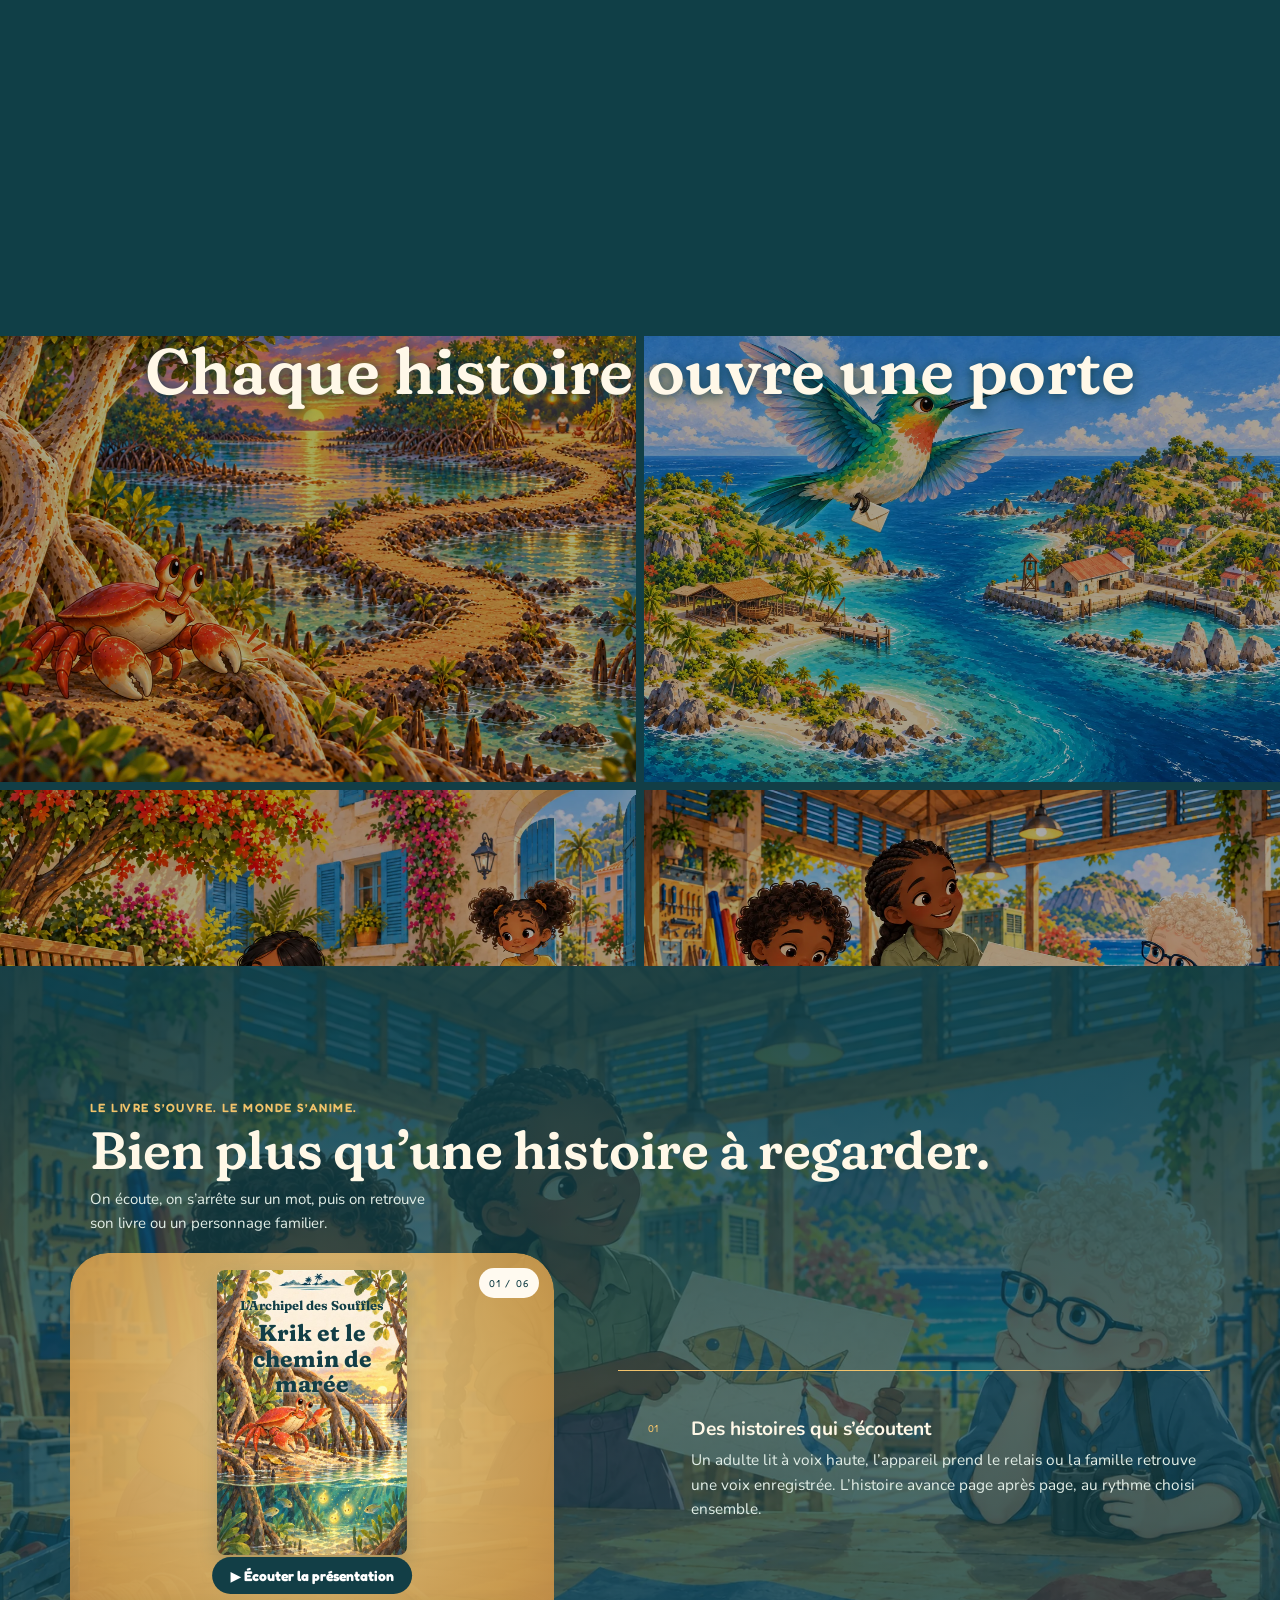
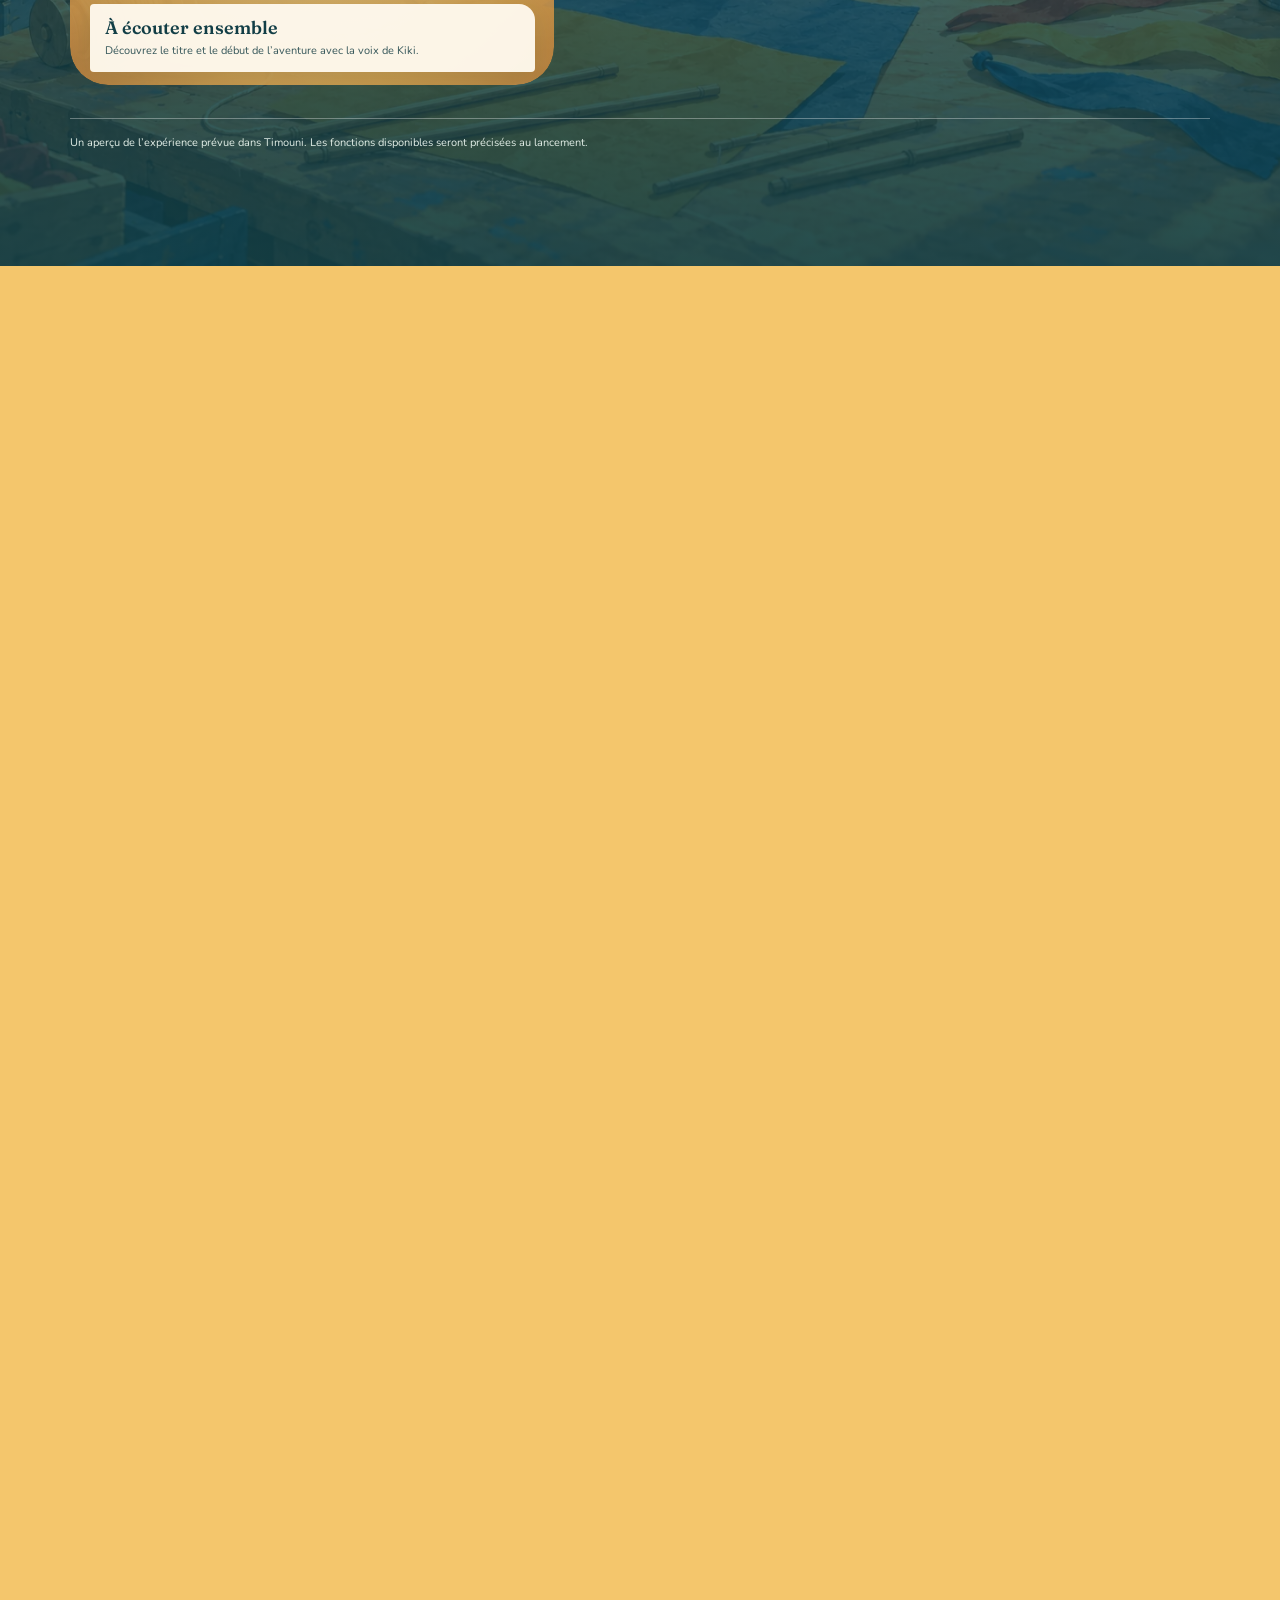
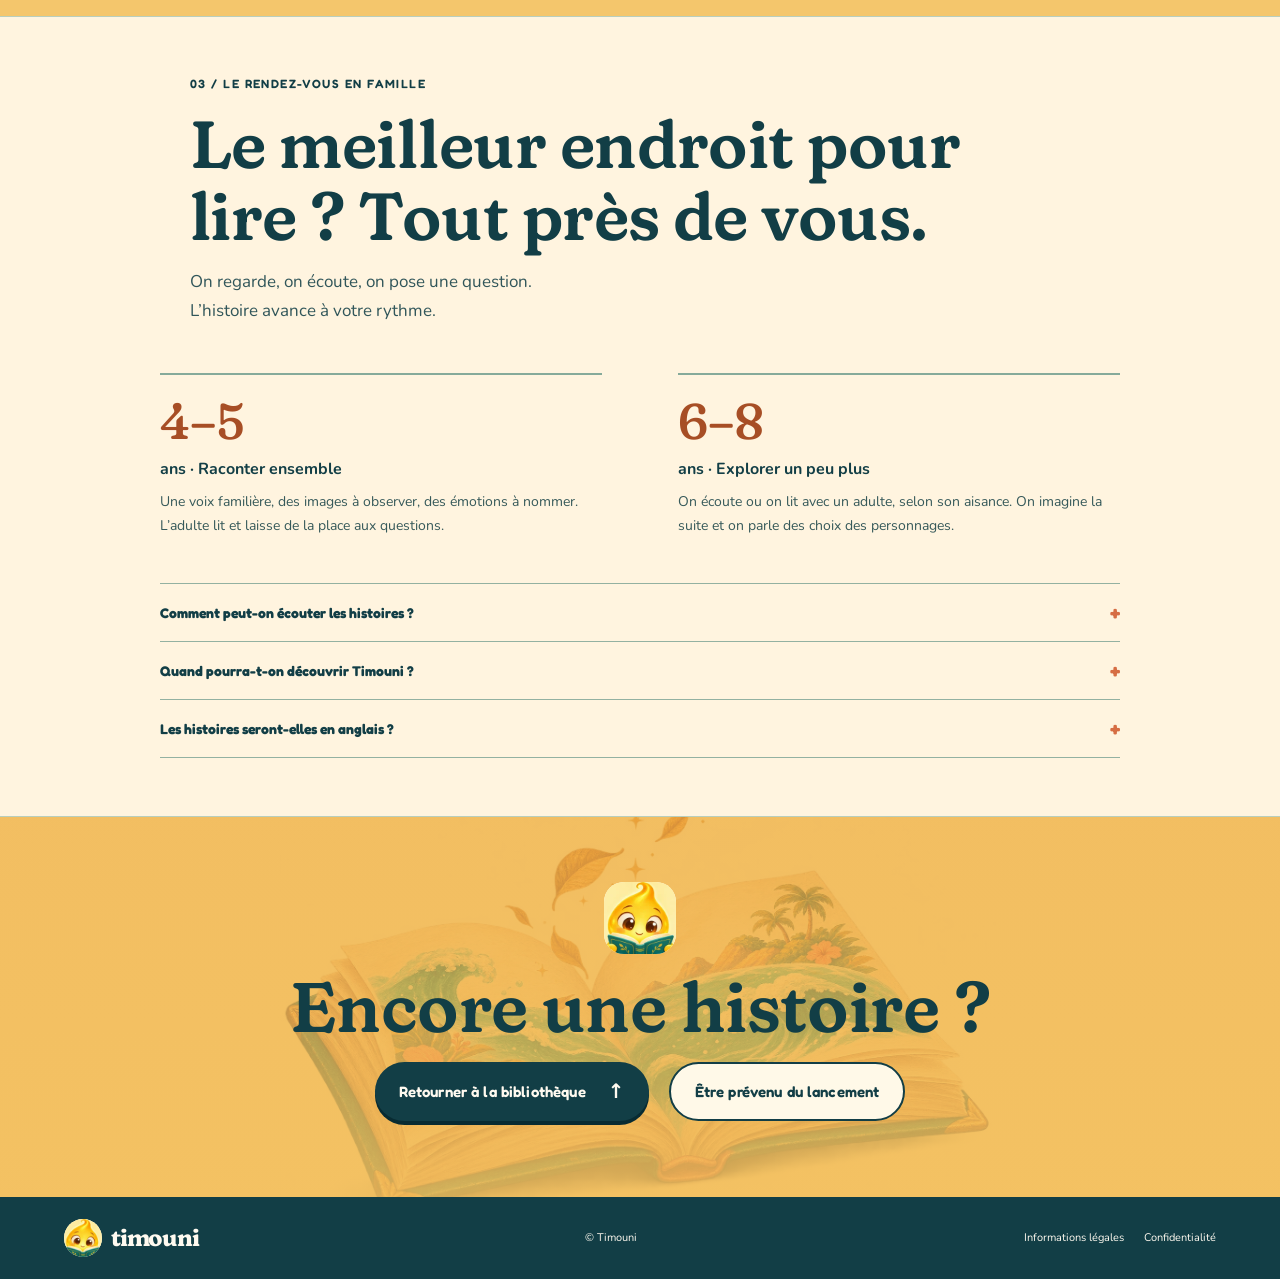
==== commit 4164c134: "Paysage mobile : section 02 alignee en haut, sans fondu des etapes Co-Authored-By: Claude Sonnet 5.5" ====
--- a/index.html
+++ b/index.html
@@ -1,4 +1,4 @@
-<!doctype html><html lang="fr"><head><meta charset="utf-8"><link rel="canonical" href="https://timouni.com/"><script src="redirection.js"></script><meta name="viewport" content="width=device-width,initial-scale=1"><meta name="robots" content="index,follow,max-image-preview:large"><meta name="theme-color" content="#fbf5e7"><title>Timouni — histoires illustrées pour enfants de 4 à 8 ans</title><meta name="description" content="Timouni : des histoires illustrées à lire et à écouter en famille, pour les enfants de 4 à 8 ans. Découvrez L’Archipel des Souffles. Lancement fin novembre 2026."><meta property="og:url" content="https://timouni.com/"><meta property="og:type" content="website"><meta property="og:site_name" content="Timouni"><meta property="og:title" content="Timouni — histoires illustrées pour enfants de 4 à 8 ans"><meta property="og:locale" content="fr_FR"><meta property="og:locale:alternate" content="en_US"><meta property="og:description" content="Des histoires illustrées à lire et à écouter en famille. Découvrez L’Archipel des Souffles, dès 4 ans."><meta property="og:image" content="https://timouni.com/assets/decouverte-v02/og-timouni.jpg"><meta property="og:image:width" content="1200"><meta property="og:image:height" content="630"><meta name="twitter:card" content="summary_large_image"><link rel="preload" as="image" href="assets/decouverte-v02/archipel-panoramique-mobile-v2.webp" media="(max-width:640px)" fetchpriority="high"><link rel="preload" as="image" href="assets/decouverte-v02/archipel-panoramique-editorial-v01.webp" media="(min-width:641px)" fetchpriority="high"><link rel="icon" type="image/png" href="assets/brand/mascotte-favicon.png"><link rel="stylesheet" href="timouni.css?v=20261112-mobile6"><script type="application/ld+json">{"@context":"https://schema.org","@graph":[{"@type":"Organization","@id":"https://timouni.com/#org","name":"Timouni","url":"https://timouni.com/","logo":"https://timouni.com/assets/brand/mascotte-doree-lisant-un-livre.webp","email":"contact@timouni.com"},{"@type":"WebSite","@id":"https://timouni.com/#site","url":"https://timouni.com/","name":"Timouni","inLanguage":["fr","en"],"publisher":{"@id":"https://timouni.com/#org"},"description":"Histoires illustrées pour enfants de 4 à 8 ans : L’Archipel des Souffles."},{"@type":"FAQPage","mainEntity":[{"@type":"Question","name":"Quand pourra-t-on découvrir Timouni ?","acceptedAnswer":{"@type":"Answer","text":"Le lancement de l’application est prévu entre fin novembre et début décembre 2026. La date précise sera confirmée sur timouni.com."}},{"@type":"Question","name":"Les histoires seront-elles en anglais ?","acceptedAnswer":{"@type":"Answer","text":"Les histoires seront proposées en français et en anglais. D’autres langues suivront ensuite."}}]}]}</script></head><body><a href="#contenu" class="skip" data-fr="Aller au contenu" data-en="Skip to content">Aller au contenu</a><header><a class="brand" href="#accueil" aria-label="Timouni"><img src="assets/brand/mascotte-doree-lisant-un-livre.webp" alt="" width="42" height="42"><span>timouni</span></a><nav aria-label="Navigation"><a href="#histoires" class="" data-fr="Les histoires" data-en="Stories">Les histoires</a><a href="#experience" class="" data-fr="L’expérience" data-en="The experience">L’expérience</a><a href="#parents" class="" data-fr="Pour les parents" data-en="For parents">Pour les parents</a></nav><div class="languages" role="group" aria-label="Langue / Language"><button data-language="fr" aria-pressed="true">FR</button><button data-language="en" aria-pressed="false">EN</button></div><button class="motion-toggle" type="button" aria-pressed="false"><span class="" data-fr="Mettre les animations en pause" data-en="Pause animations">Mettre les animations en pause</span></button></header><main id="contenu"><section class="hero" id="accueil"><div class="horizon" aria-hidden="true"></div><div class="hero-copy"><div class="hero-signature"><img src="assets/decouverte-v02/embleme-fr.webp" data-src-fr="assets/decouverte-v02/embleme-fr.webp" data-src-en="assets/decouverte-v02/embleme-en.webp" alt="L’Archipel des Souffles" data-alt-fr="L’Archipel des Souffles" data-alt-en="The Whispering Isles"></div><p class="eyebrow" data-fr="DES HISTOIRES À PARTAGER · 4–8 ANS" data-en="STORIES TO SHARE · AGES 4–8">DES HISTOIRES À PARTAGER · 4–8 ANS</p><h1 class="" data-fr="L’aventure commence
+<!doctype html><html lang="fr"><head><meta charset="utf-8"><link rel="canonical" href="https://timouni.com/"><script src="redirection.js"></script><meta name="viewport" content="width=device-width,initial-scale=1"><meta name="robots" content="index,follow,max-image-preview:large"><meta name="theme-color" content="#fbf5e7"><title>Timouni — histoires illustrées pour enfants de 4 à 8 ans</title><meta name="description" content="Timouni : des histoires illustrées à lire et à écouter en famille, pour les enfants de 4 à 8 ans. Découvrez L’Archipel des Souffles. Lancement fin novembre 2026."><meta property="og:url" content="https://timouni.com/"><meta property="og:type" content="website"><meta property="og:site_name" content="Timouni"><meta property="og:title" content="Timouni — histoires illustrées pour enfants de 4 à 8 ans"><meta property="og:locale" content="fr_FR"><meta property="og:locale:alternate" content="en_US"><meta property="og:description" content="Des histoires illustrées à lire et à écouter en famille. Découvrez L’Archipel des Souffles, dès 4 ans."><meta property="og:image" content="https://timouni.com/assets/decouverte-v02/og-timouni.jpg"><meta property="og:image:width" content="1200"><meta property="og:image:height" content="630"><meta name="twitter:card" content="summary_large_image"><link rel="preload" as="image" href="assets/decouverte-v02/archipel-panoramique-mobile-v2.webp" media="(max-width:640px)" fetchpriority="high"><link rel="preload" as="image" href="assets/decouverte-v02/archipel-panoramique-editorial-v01.webp" media="(min-width:641px)" fetchpriority="high"><link rel="icon" type="image/png" href="assets/brand/mascotte-favicon.png"><link rel="stylesheet" href="timouni.css?v=20261112-mobile7"><script type="application/ld+json">{"@context":"https://schema.org","@graph":[{"@type":"Organization","@id":"https://timouni.com/#org","name":"Timouni","url":"https://timouni.com/","logo":"https://timouni.com/assets/brand/mascotte-doree-lisant-un-livre.webp","email":"contact@timouni.com"},{"@type":"WebSite","@id":"https://timouni.com/#site","url":"https://timouni.com/","name":"Timouni","inLanguage":["fr","en"],"publisher":{"@id":"https://timouni.com/#org"},"description":"Histoires illustrées pour enfants de 4 à 8 ans : L’Archipel des Souffles."},{"@type":"FAQPage","mainEntity":[{"@type":"Question","name":"Quand pourra-t-on découvrir Timouni ?","acceptedAnswer":{"@type":"Answer","text":"Le lancement de l’application est prévu entre fin novembre et début décembre 2026. La date précise sera confirmée sur timouni.com."}},{"@type":"Question","name":"Les histoires seront-elles en anglais ?","acceptedAnswer":{"@type":"Answer","text":"Les histoires seront proposées en français et en anglais. D’autres langues suivront ensuite."}}]}]}</script></head><body><a href="#contenu" class="skip" data-fr="Aller au contenu" data-en="Skip to content">Aller au contenu</a><header><a class="brand" href="#accueil" aria-label="Timouni"><img src="assets/brand/mascotte-doree-lisant-un-livre.webp" alt="" width="42" height="42"><span>timouni</span></a><nav aria-label="Navigation"><a href="#histoires" class="" data-fr="Les histoires" data-en="Stories">Les histoires</a><a href="#experience" class="" data-fr="L’expérience" data-en="The experience">L’expérience</a><a href="#parents" class="" data-fr="Pour les parents" data-en="For parents">Pour les parents</a></nav><div class="languages" role="group" aria-label="Langue / Language"><button data-language="fr" aria-pressed="true">FR</button><button data-language="en" aria-pressed="false">EN</button></div><button class="motion-toggle" type="button" aria-pressed="false"><span class="" data-fr="Mettre les animations en pause" data-en="Pause animations">Mettre les animations en pause</span></button></header><main id="contenu"><section class="hero" id="accueil"><div class="horizon" aria-hidden="true"></div><div class="hero-copy"><div class="hero-signature"><img src="assets/decouverte-v02/embleme-fr.webp" data-src-fr="assets/decouverte-v02/embleme-fr.webp" data-src-en="assets/decouverte-v02/embleme-en.webp" alt="L’Archipel des Souffles" data-alt-fr="L’Archipel des Souffles" data-alt-en="The Whispering Isles"></div><p class="eyebrow" data-fr="DES HISTOIRES À PARTAGER · 4–8 ANS" data-en="STORIES TO SHARE · AGES 4–8">DES HISTOIRES À PARTAGER · 4–8 ANS</p><h1 class="" data-fr="L’aventure commence
 par « encore une histoire »." data-en="Adventure begins
 with “one more story”.">L’aventure commence
 par « encore une histoire ».</h1><p class="hero-intro" data-fr="Des îles à découvrir. Des amis à retrouver.
@@ -19,4 +19,4 @@
 Tout près de vous.</h2><p class="" data-fr="On regarde, on écoute, on pose une question.
 L’histoire avance à votre rythme." data-en="Look, listen, ask a question.
 Let the story follow your rhythm.">On regarde, on écoute, on pose une question.
-L’histoire avance à votre rythme.</p></div><div class="age-panels"><article><span class="age-number">4–5</span><h3 class="" data-fr="ans · Raconter ensemble" data-en="years · Tell it together">ans · Raconter ensemble</h3><p class="" data-fr="Une voix familière, des images à observer, des émotions à nommer. L’adulte lit et laisse de la place aux questions." data-en="A familiar voice, pictures to explore and feelings to name. An adult reads and leaves room for questions.">Une voix familière, des images à observer, des émotions à nommer. L’adulte lit et laisse de la place aux questions.</p></article><article><span class="age-number">6–8</span><h3 class="" data-fr="ans · Explorer un peu plus" data-en="years · Explore a little further">ans · Explorer un peu plus</h3><p class="" data-fr="On écoute ou on lit avec un adulte, selon son aisance. On imagine la suite et on parle des choix des personnages." data-en="Listen or read with an adult, depending on confidence. Imagine what happens next and talk about the characters’ choices.">On écoute ou on lit avec un adulte, selon son aisance. On imagine la suite et on parle des choix des personnages.</p></article></div><div class="questions"><details><summary><span class="" data-fr="Comment peut-on écouter les histoires ?" data-en="How can we listen to the stories?">Comment peut-on écouter les histoires ?</span></summary><p class="" data-fr="Le lecteur en préparation propose la voix de l’appareil et l’enregistrement d’une voix parentale, page après page. Les voix disponibles dépendent de l’appareil." data-en="The reader in preparation offers the device’s voice and a parent’s recorded voice, page by page. Available voices depend on the device.">Le lecteur en préparation propose la voix de l’appareil et l’enregistrement d’une voix parentale, page après page. Les voix disponibles dépendent de l’appareil.</p></details><details><summary><span class="" data-fr="Quand pourra-t-on découvrir Timouni ?" data-en="When can we discover Timouni?">Quand pourra-t-on découvrir Timouni ?</span></summary><p data-fr="Le lancement de l’application est prévu entre fin novembre et début décembre 2026. La date précise sera confirmée ici." data-en="The app is planned for launch between late November and early December 2026. The exact date will be confirmed here.">Le lancement de l’application est prévu entre fin novembre et début décembre 2026. La date précise sera confirmée ici.</p></details><details><summary><span class="" data-fr="Les histoires seront-elles en anglais ?" data-en="Will the stories be available in English?">Les histoires seront-elles en anglais ?</span></summary><p data-fr="Les histoires seront proposées en français et en anglais. D’autres langues suivront ensuite." data-en="Stories will be available in French and English. Other languages will follow.">Les histoires seront proposées en français et en anglais. D’autres langues suivront ensuite.</p></details></div></section><section class="closing"><img src="assets/brand/mascotte-doree-lisant-un-livre.webp" alt="" width="90" height="90"><h2 class="" data-fr="Encore une histoire ?" data-en="One more story?">Encore une histoire ?</h2><div class="closing-actions"><a class="cta" href="#histoires"><span class="" data-fr="Retourner à la bibliothèque" data-en="Back to the bookshelf">Retourner à la bibliothèque</span><span aria-hidden="true">↑</span></a><a class="cta cta-secondary" href="https://7d971d3f.sibforms.com/serve/[base64]" data-href-fr="https://7d971d3f.sibforms.com/serve/[base64]" data-href-en="https://7d971d3f.sibforms.com/serve/[base64]" target="_blank" rel="noopener"><span data-fr="Être prévenu du lancement" data-en="Get notified at launch">Être prévenu du lancement</span></a></div></section></main><footer><a class="brand" href="#accueil" aria-label="Timouni"><img src="assets/brand/mascotte-doree-lisant-un-livre.webp" alt="" width="42" height="42"><span>timouni</span></a><p>© Timouni</p><div><a href="informations.html"><span class="" data-fr="Informations légales" data-en="Legal information">Informations légales</span></a><a href="confidentialite.html#fr" data-href-fr="confidentialite.html#fr" data-href-en="confidentialite.html#en"><span class="" data-fr="Confidentialité" data-en="Privacy">Confidentialité</span></a></div></footer><dialog id="book-dialog"><button class="dialog-close" aria-label="Fermer / Close">×</button><div class="dialog-content"></div></dialog><script src="decouverte.js?v=20261112-mobile6" defer></script><script src="vie-decouverte.js?v=20261112-mobile6" defer></script><script src="defilement.js?v=20261112-mobile6" defer></script></body></html>
+L’histoire avance à votre rythme.</p></div><div class="age-panels"><article><span class="age-number">4–5</span><h3 class="" data-fr="ans · Raconter ensemble" data-en="years · Tell it together">ans · Raconter ensemble</h3><p class="" data-fr="Une voix familière, des images à observer, des émotions à nommer. L’adulte lit et laisse de la place aux questions." data-en="A familiar voice, pictures to explore and feelings to name. An adult reads and leaves room for questions.">Une voix familière, des images à observer, des émotions à nommer. L’adulte lit et laisse de la place aux questions.</p></article><article><span class="age-number">6–8</span><h3 class="" data-fr="ans · Explorer un peu plus" data-en="years · Explore a little further">ans · Explorer un peu plus</h3><p class="" data-fr="On écoute ou on lit avec un adulte, selon son aisance. On imagine la suite et on parle des choix des personnages." data-en="Listen or read with an adult, depending on confidence. Imagine what happens next and talk about the characters’ choices.">On écoute ou on lit avec un adulte, selon son aisance. On imagine la suite et on parle des choix des personnages.</p></article></div><div class="questions"><details><summary><span class="" data-fr="Comment peut-on écouter les histoires ?" data-en="How can we listen to the stories?">Comment peut-on écouter les histoires ?</span></summary><p class="" data-fr="Le lecteur en préparation propose la voix de l’appareil et l’enregistrement d’une voix parentale, page après page. Les voix disponibles dépendent de l’appareil." data-en="The reader in preparation offers the device’s voice and a parent’s recorded voice, page by page. Available voices depend on the device.">Le lecteur en préparation propose la voix de l’appareil et l’enregistrement d’une voix parentale, page après page. Les voix disponibles dépendent de l’appareil.</p></details><details><summary><span class="" data-fr="Quand pourra-t-on découvrir Timouni ?" data-en="When can we discover Timouni?">Quand pourra-t-on découvrir Timouni ?</span></summary><p data-fr="Le lancement de l’application est prévu entre fin novembre et début décembre 2026. La date précise sera confirmée ici." data-en="The app is planned for launch between late November and early December 2026. The exact date will be confirmed here.">Le lancement de l’application est prévu entre fin novembre et début décembre 2026. La date précise sera confirmée ici.</p></details><details><summary><span class="" data-fr="Les histoires seront-elles en anglais ?" data-en="Will the stories be available in English?">Les histoires seront-elles en anglais ?</span></summary><p data-fr="Les histoires seront proposées en français et en anglais. D’autres langues suivront ensuite." data-en="Stories will be available in French and English. Other languages will follow.">Les histoires seront proposées en français et en anglais. D’autres langues suivront ensuite.</p></details></div></section><section class="closing"><img src="assets/brand/mascotte-doree-lisant-un-livre.webp" alt="" width="90" height="90"><h2 class="" data-fr="Encore une histoire ?" data-en="One more story?">Encore une histoire ?</h2><div class="closing-actions"><a class="cta" href="#histoires"><span class="" data-fr="Retourner à la bibliothèque" data-en="Back to the bookshelf">Retourner à la bibliothèque</span><span aria-hidden="true">↑</span></a><a class="cta cta-secondary" href="https://7d971d3f.sibforms.com/serve/[base64]" data-href-fr="https://7d971d3f.sibforms.com/serve/[base64]" data-href-en="https://7d971d3f.sibforms.com/serve/[base64]" target="_blank" rel="noopener"><span data-fr="Être prévenu du lancement" data-en="Get notified at launch">Être prévenu du lancement</span></a></div></section></main><footer><a class="brand" href="#accueil" aria-label="Timouni"><img src="assets/brand/mascotte-doree-lisant-un-livre.webp" alt="" width="42" height="42"><span>timouni</span></a><p>© Timouni</p><div><a href="informations.html"><span class="" data-fr="Informations légales" data-en="Legal information">Informations légales</span></a><a href="confidentialite.html#fr" data-href-fr="confidentialite.html#fr" data-href-en="confidentialite.html#en"><span class="" data-fr="Confidentialité" data-en="Privacy">Confidentialité</span></a></div></footer><dialog id="book-dialog"><button class="dialog-close" aria-label="Fermer / Close">×</button><div class="dialog-content"></div></dialog><script src="decouverte.js?v=20261112-mobile7" defer></script><script src="vie-decouverte.js?v=20261112-mobile7" defer></script><script src="defilement.js?v=20261112-mobile7" defer></script></body></html>
--- a/timouni.css
+++ b/timouni.css
@@ -528,4 +528,9 @@
   .promises,.feature-list{display:block!important;grid-template-columns:none!important;height:auto!important}
   .hero-copy{background:#fff6dfbf;border-radius:20px;padding:12px 18px 16px!important;width:56%!important}
   .explorers{width:min(46vw,360px)!important}
-}
+  /* Section 02 : image alignee en haut des le debut, pas de fondu a chaque etape */
+  .experience-pin{align-items:start!important}
+  .experience .scroll-visual{align-self:start!important;position:sticky!important;top:0!important;margin:0!important}
+  .experience .editorial-copy{align-self:start!important}
+  .promises li,.feature-line,.promises li *,.feature-line *{animation:none!important;transition:none!important}
+}
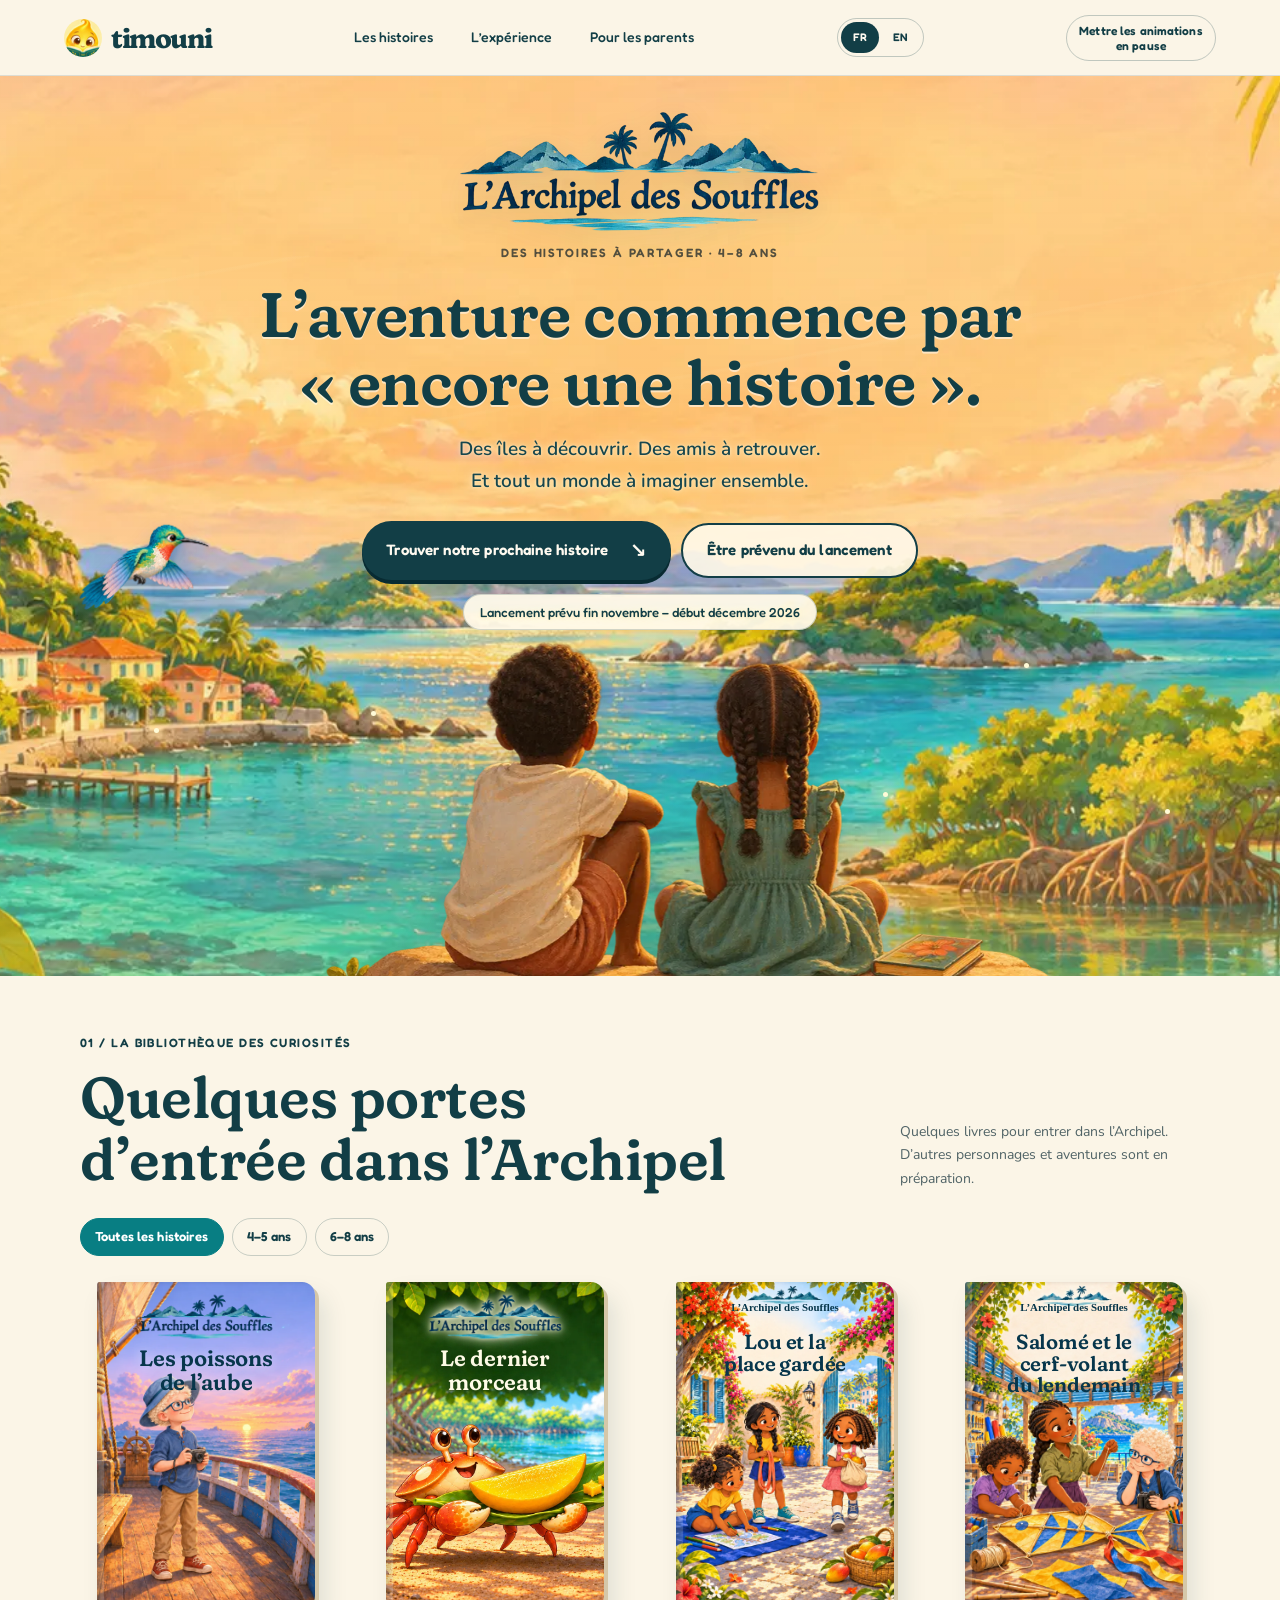
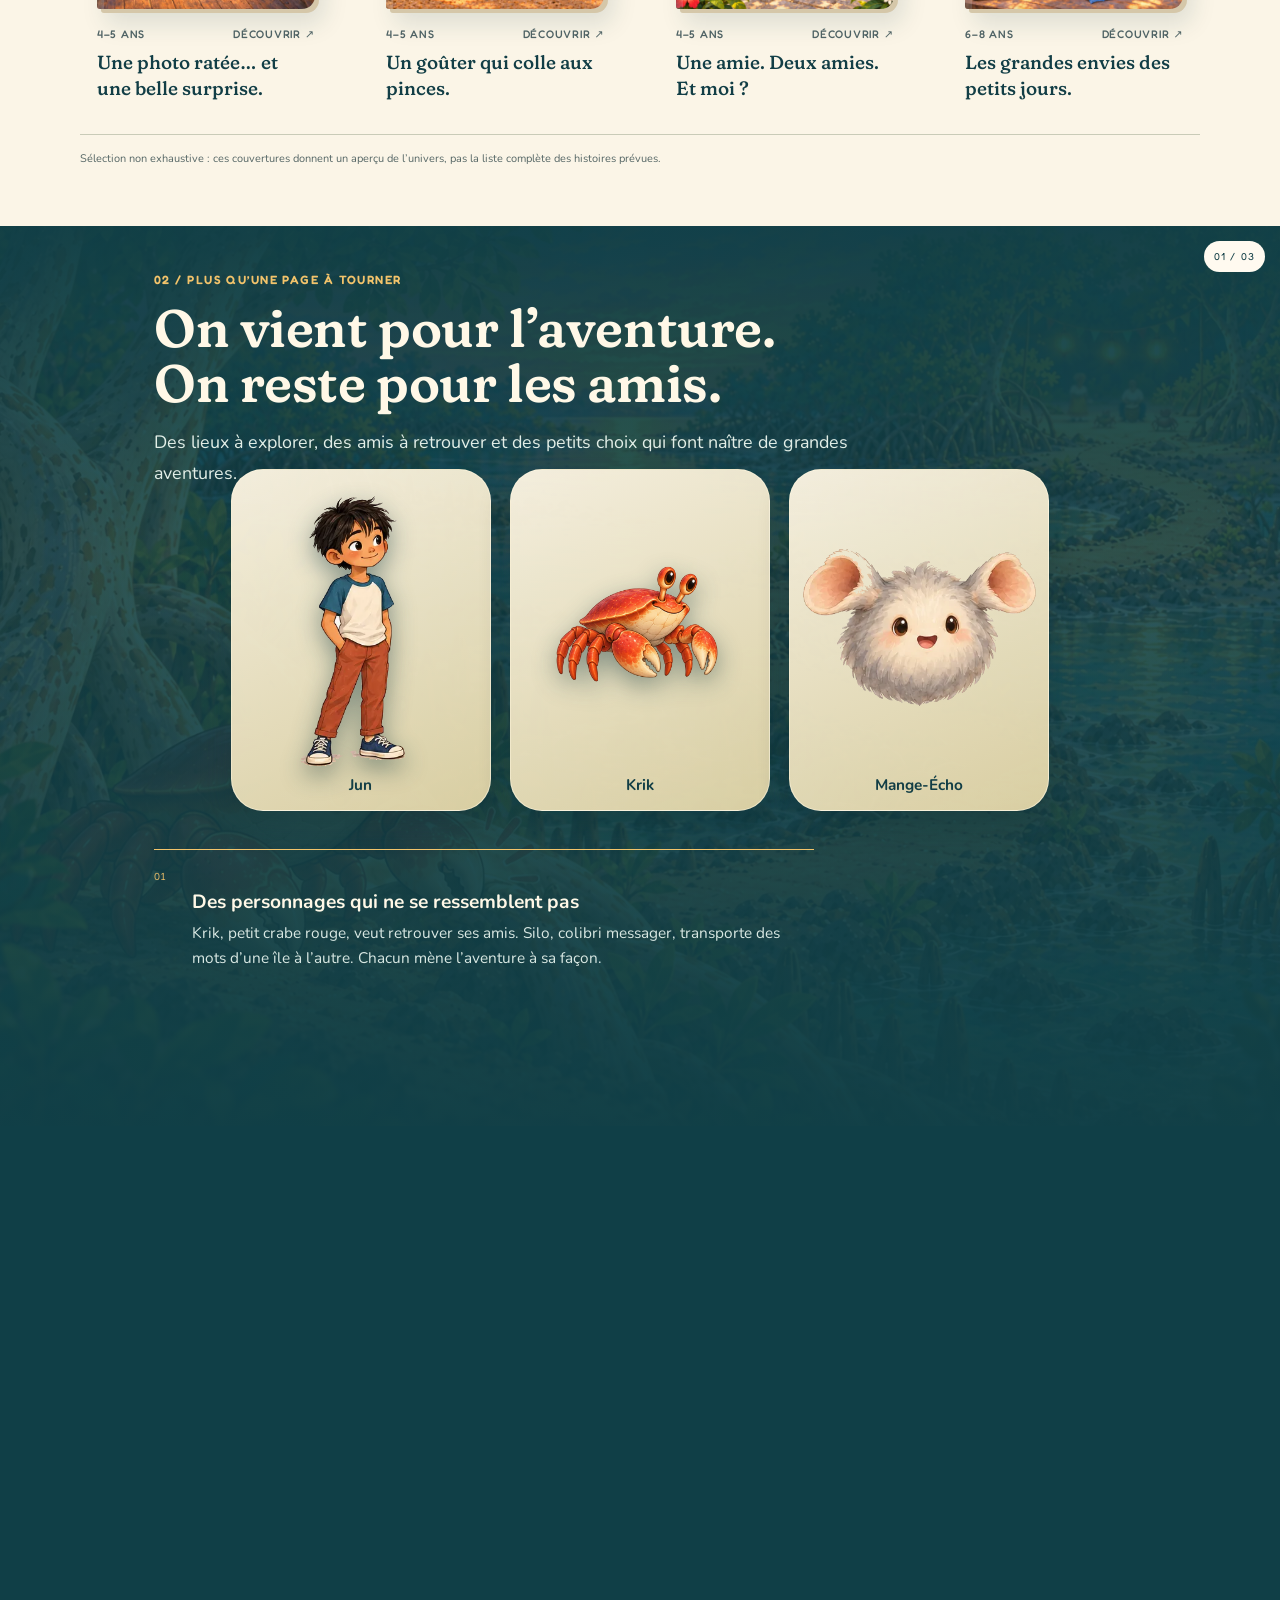
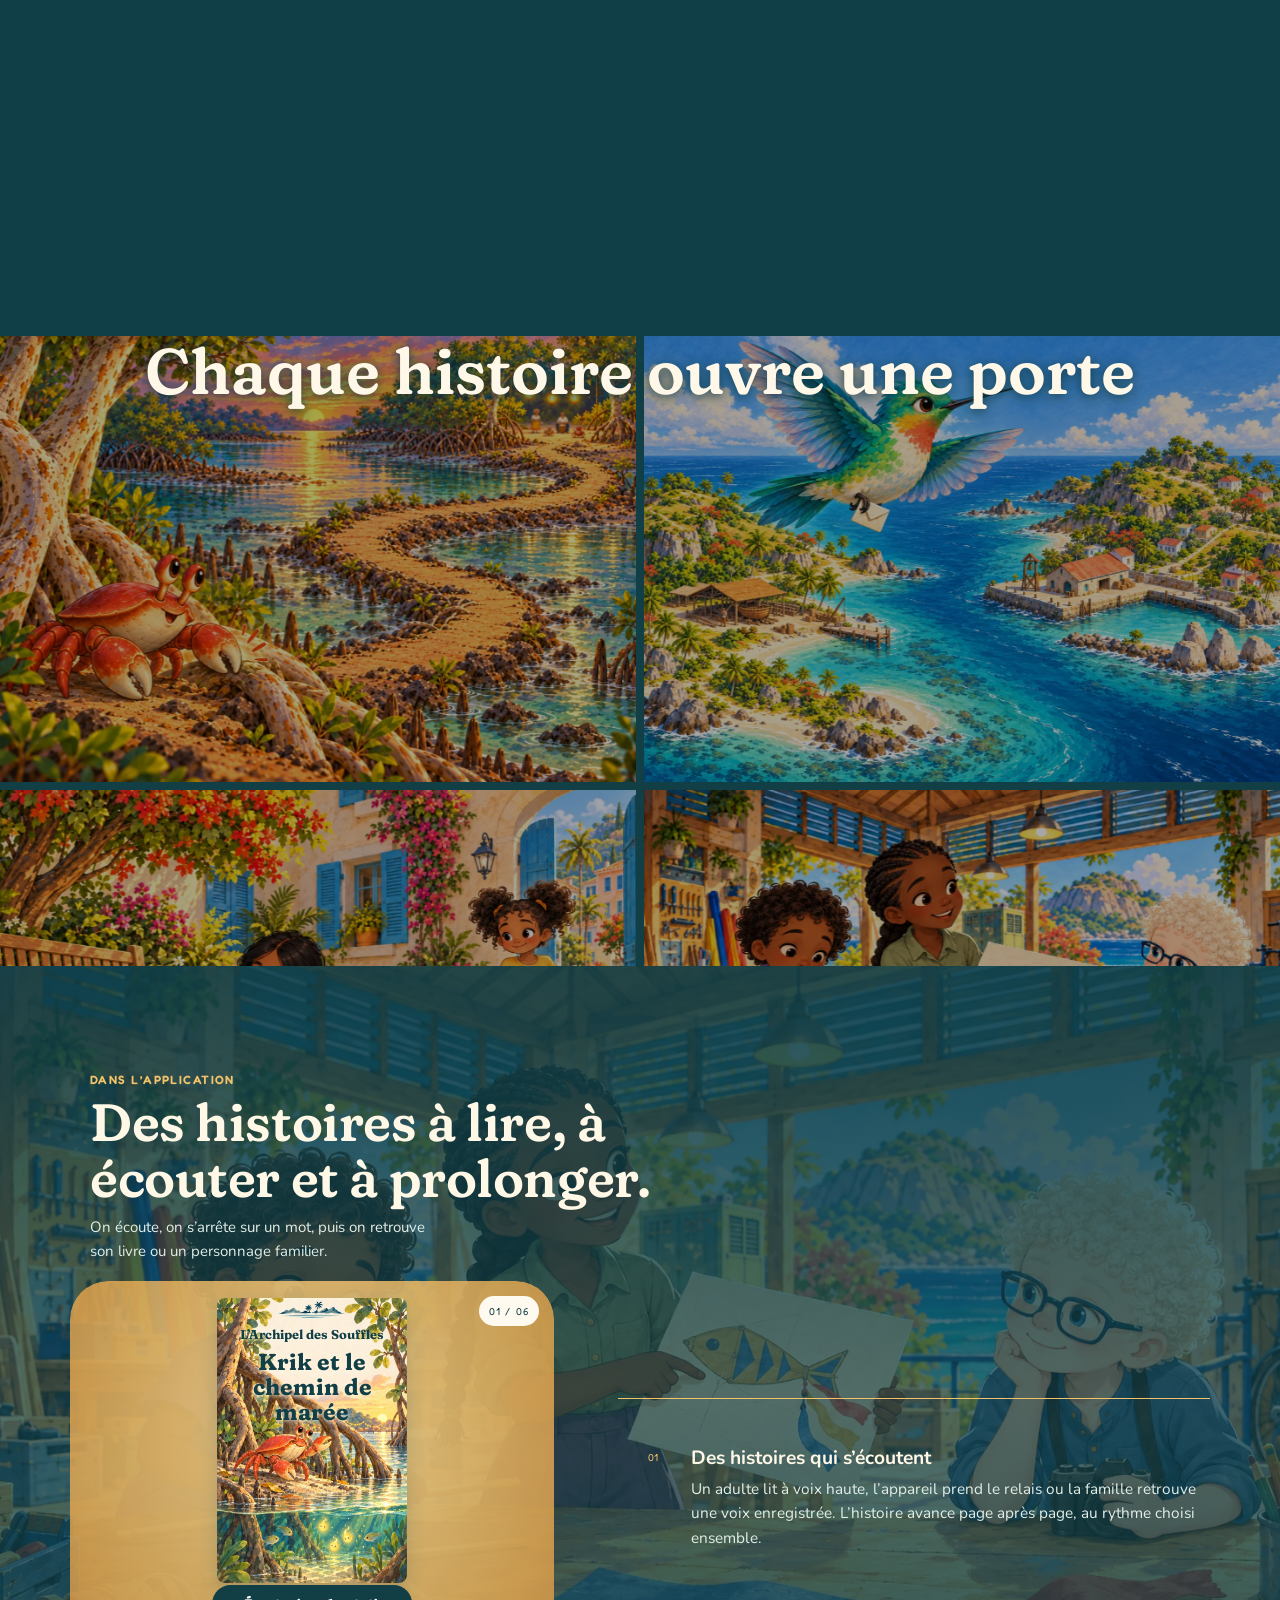
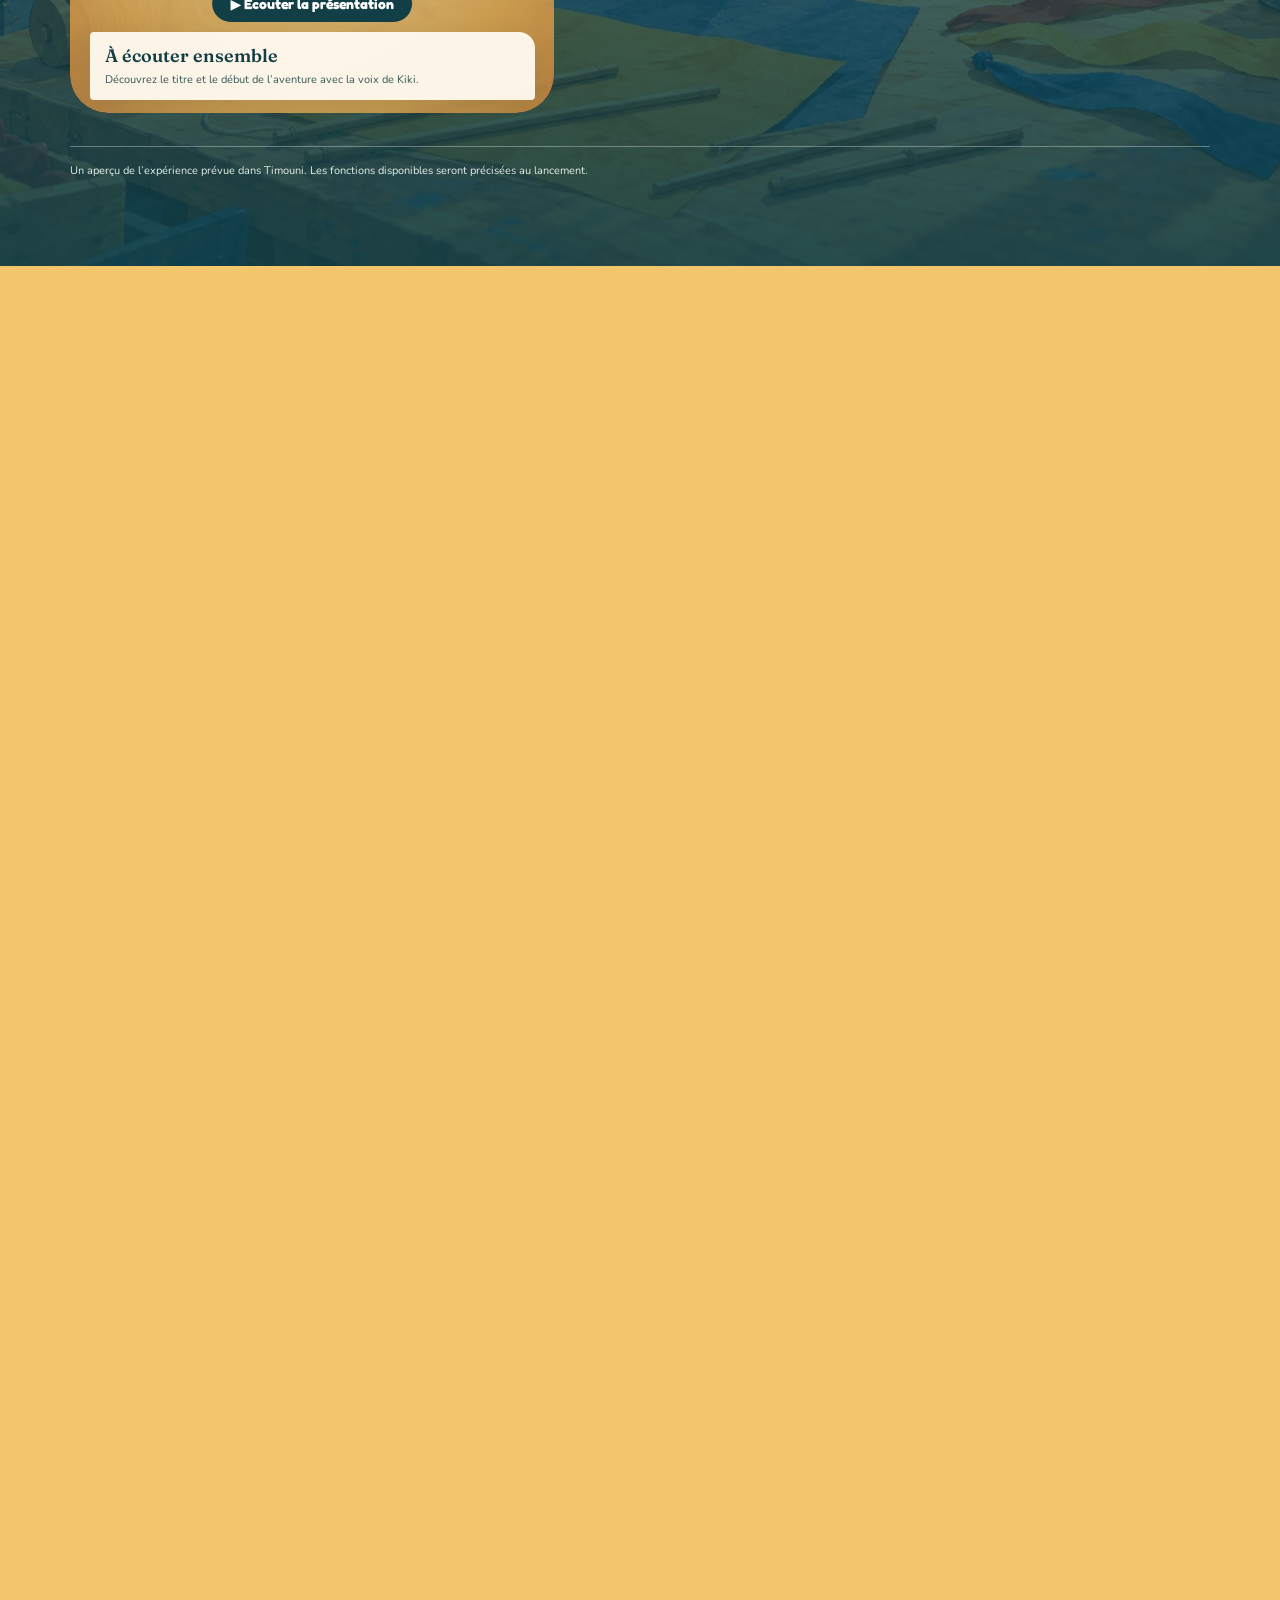
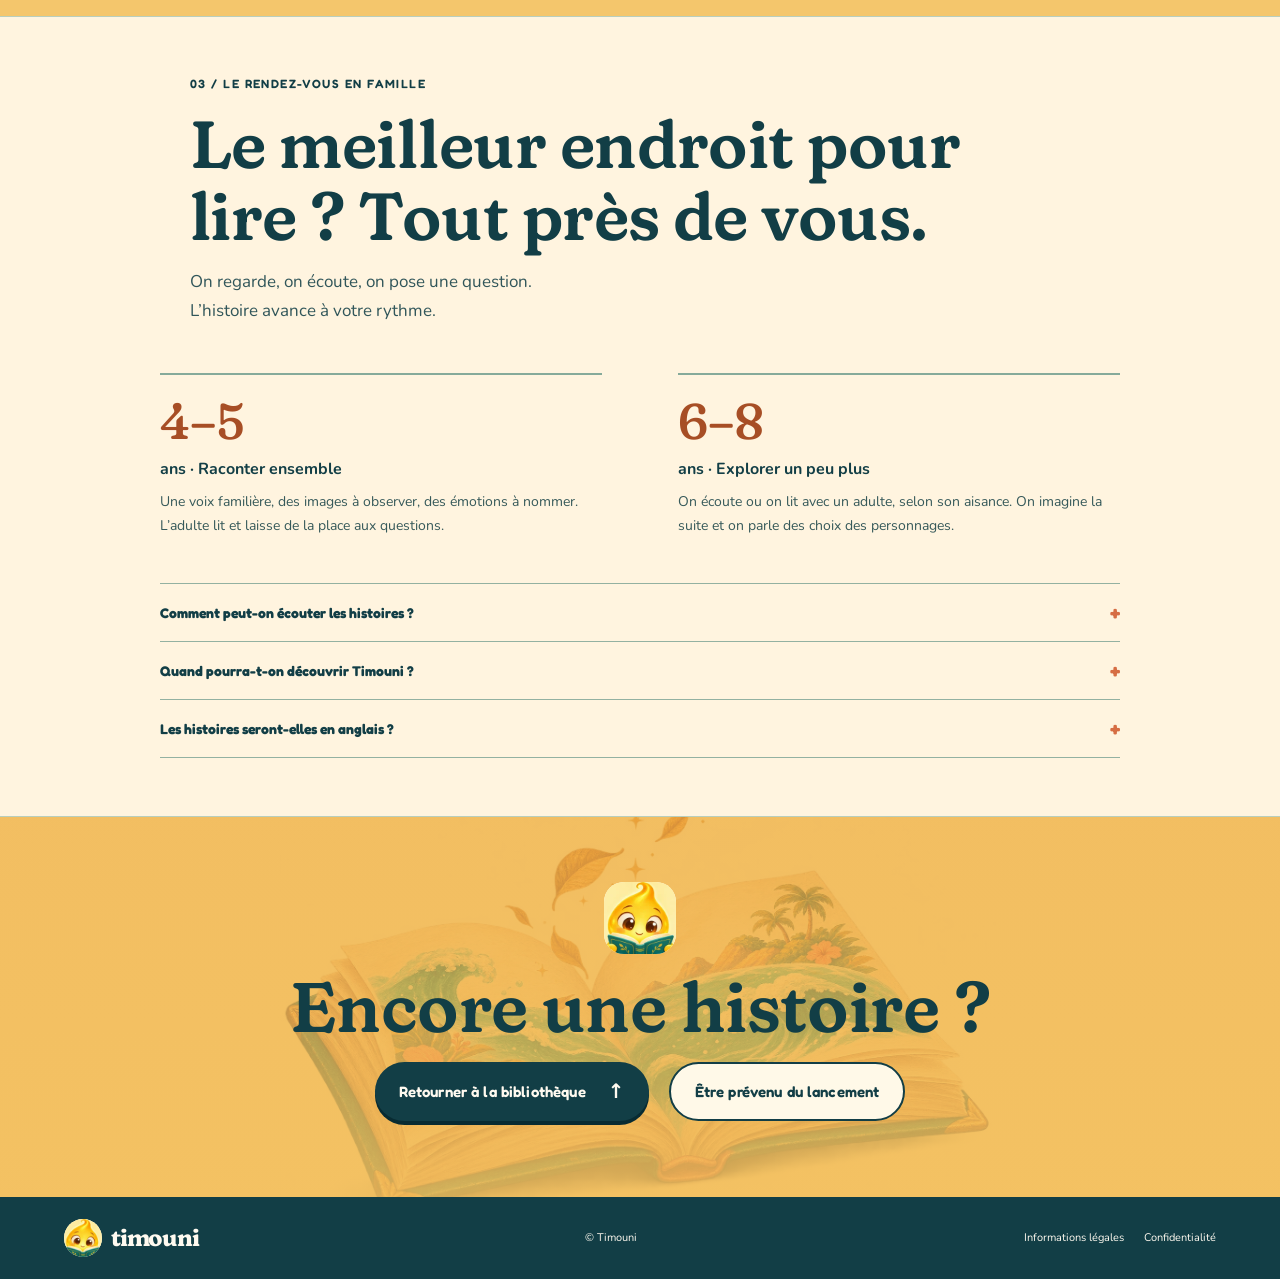
==== commit 95beafc8: "Mobile : sections 02 et atouts en cartes empilees, textes relus Co-Authored-By: Claude Sonnet 5.5 <n" ====
--- a/index.html
+++ b/index.html
@@ -1,4 +1,4 @@
-<!doctype html><html lang="fr"><head><meta charset="utf-8"><link rel="canonical" href="https://timouni.com/"><script src="redirection.js"></script><meta name="viewport" content="width=device-width,initial-scale=1"><meta name="robots" content="index,follow,max-image-preview:large"><meta name="theme-color" content="#fbf5e7"><title>Timouni — histoires illustrées pour enfants de 4 à 8 ans</title><meta name="description" content="Timouni : des histoires illustrées à lire et à écouter en famille, pour les enfants de 4 à 8 ans. Découvrez L’Archipel des Souffles. Lancement fin novembre 2026."><meta property="og:url" content="https://timouni.com/"><meta property="og:type" content="website"><meta property="og:site_name" content="Timouni"><meta property="og:title" content="Timouni — histoires illustrées pour enfants de 4 à 8 ans"><meta property="og:locale" content="fr_FR"><meta property="og:locale:alternate" content="en_US"><meta property="og:description" content="Des histoires illustrées à lire et à écouter en famille. Découvrez L’Archipel des Souffles, dès 4 ans."><meta property="og:image" content="https://timouni.com/assets/decouverte-v02/og-timouni.jpg"><meta property="og:image:width" content="1200"><meta property="og:image:height" content="630"><meta name="twitter:card" content="summary_large_image"><link rel="preload" as="image" href="assets/decouverte-v02/archipel-panoramique-mobile-v2.webp" media="(max-width:640px)" fetchpriority="high"><link rel="preload" as="image" href="assets/decouverte-v02/archipel-panoramique-editorial-v01.webp" media="(min-width:641px)" fetchpriority="high"><link rel="icon" type="image/png" href="assets/brand/mascotte-favicon.png"><link rel="stylesheet" href="timouni.css?v=20261112-mobile7"><script type="application/ld+json">{"@context":"https://schema.org","@graph":[{"@type":"Organization","@id":"https://timouni.com/#org","name":"Timouni","url":"https://timouni.com/","logo":"https://timouni.com/assets/brand/mascotte-doree-lisant-un-livre.webp","email":"contact@timouni.com"},{"@type":"WebSite","@id":"https://timouni.com/#site","url":"https://timouni.com/","name":"Timouni","inLanguage":["fr","en"],"publisher":{"@id":"https://timouni.com/#org"},"description":"Histoires illustrées pour enfants de 4 à 8 ans : L’Archipel des Souffles."},{"@type":"FAQPage","mainEntity":[{"@type":"Question","name":"Quand pourra-t-on découvrir Timouni ?","acceptedAnswer":{"@type":"Answer","text":"Le lancement de l’application est prévu entre fin novembre et début décembre 2026. La date précise sera confirmée sur timouni.com."}},{"@type":"Question","name":"Les histoires seront-elles en anglais ?","acceptedAnswer":{"@type":"Answer","text":"Les histoires seront proposées en français et en anglais. D’autres langues suivront ensuite."}}]}]}</script></head><body><a href="#contenu" class="skip" data-fr="Aller au contenu" data-en="Skip to content">Aller au contenu</a><header><a class="brand" href="#accueil" aria-label="Timouni"><img src="assets/brand/mascotte-doree-lisant-un-livre.webp" alt="" width="42" height="42"><span>timouni</span></a><nav aria-label="Navigation"><a href="#histoires" class="" data-fr="Les histoires" data-en="Stories">Les histoires</a><a href="#experience" class="" data-fr="L’expérience" data-en="The experience">L’expérience</a><a href="#parents" class="" data-fr="Pour les parents" data-en="For parents">Pour les parents</a></nav><div class="languages" role="group" aria-label="Langue / Language"><button data-language="fr" aria-pressed="true">FR</button><button data-language="en" aria-pressed="false">EN</button></div><button class="motion-toggle" type="button" aria-pressed="false"><span class="" data-fr="Mettre les animations en pause" data-en="Pause animations">Mettre les animations en pause</span></button></header><main id="contenu"><section class="hero" id="accueil"><div class="horizon" aria-hidden="true"></div><div class="hero-copy"><div class="hero-signature"><img src="assets/decouverte-v02/embleme-fr.webp" data-src-fr="assets/decouverte-v02/embleme-fr.webp" data-src-en="assets/decouverte-v02/embleme-en.webp" alt="L’Archipel des Souffles" data-alt-fr="L’Archipel des Souffles" data-alt-en="The Whispering Isles"></div><p class="eyebrow" data-fr="DES HISTOIRES À PARTAGER · 4–8 ANS" data-en="STORIES TO SHARE · AGES 4–8">DES HISTOIRES À PARTAGER · 4–8 ANS</p><h1 class="" data-fr="L’aventure commence
+<!doctype html><html lang="fr"><head><meta charset="utf-8"><link rel="canonical" href="https://timouni.com/"><script src="redirection.js"></script><meta name="viewport" content="width=device-width,initial-scale=1"><meta name="robots" content="index,follow,max-image-preview:large"><meta name="theme-color" content="#fbf5e7"><title>Timouni — histoires illustrées pour enfants de 4 à 8 ans</title><meta name="description" content="Timouni : des histoires illustrées à lire et à écouter en famille, pour les enfants de 4 à 8 ans. Découvrez L’Archipel des Souffles. Lancement fin novembre 2026."><meta property="og:url" content="https://timouni.com/"><meta property="og:type" content="website"><meta property="og:site_name" content="Timouni"><meta property="og:title" content="Timouni — histoires illustrées pour enfants de 4 à 8 ans"><meta property="og:locale" content="fr_FR"><meta property="og:locale:alternate" content="en_US"><meta property="og:description" content="Des histoires illustrées à lire et à écouter en famille. Découvrez L’Archipel des Souffles, dès 4 ans."><meta property="og:image" content="https://timouni.com/assets/decouverte-v02/og-timouni.jpg"><meta property="og:image:width" content="1200"><meta property="og:image:height" content="630"><meta name="twitter:card" content="summary_large_image"><link rel="preload" as="image" href="assets/decouverte-v02/archipel-panoramique-mobile-v2.webp" media="(max-width:640px)" fetchpriority="high"><link rel="preload" as="image" href="assets/decouverte-v02/archipel-panoramique-editorial-v01.webp" media="(min-width:641px)" fetchpriority="high"><link rel="icon" type="image/png" href="assets/brand/mascotte-favicon.png"><link rel="stylesheet" href="timouni.css?v=20261112-mobile10"><script type="application/ld+json">{"@context":"https://schema.org","@graph":[{"@type":"Organization","@id":"https://timouni.com/#org","name":"Timouni","url":"https://timouni.com/","logo":"https://timouni.com/assets/brand/mascotte-doree-lisant-un-livre.webp","email":"contact@timouni.com"},{"@type":"WebSite","@id":"https://timouni.com/#site","url":"https://timouni.com/","name":"Timouni","inLanguage":["fr","en"],"publisher":{"@id":"https://timouni.com/#org"},"description":"Histoires illustrées pour enfants de 4 à 8 ans : L’Archipel des Souffles."},{"@type":"FAQPage","mainEntity":[{"@type":"Question","name":"Quand pourra-t-on découvrir Timouni ?","acceptedAnswer":{"@type":"Answer","text":"Le lancement de l’application est prévu entre fin novembre et début décembre 2026. La date précise sera confirmée sur timouni.com."}},{"@type":"Question","name":"Les histoires seront-elles en anglais ?","acceptedAnswer":{"@type":"Answer","text":"Les histoires seront proposées en français et en anglais. D’autres langues suivront ensuite."}}]}]}</script></head><body><a href="#contenu" class="skip" data-fr="Aller au contenu" data-en="Skip to content">Aller au contenu</a><header><a class="brand" href="#accueil" aria-label="Timouni"><img src="assets/brand/mascotte-doree-lisant-un-livre.webp" alt="" width="42" height="42"><span>timouni</span></a><nav aria-label="Navigation"><a href="#histoires" class="" data-fr="Les histoires" data-en="Stories">Les histoires</a><a href="#experience" class="" data-fr="L’expérience" data-en="The experience">L’expérience</a><a href="#parents" class="" data-fr="Pour les parents" data-en="For parents">Pour les parents</a></nav><div class="languages" role="group" aria-label="Langue / Language"><button data-language="fr" aria-pressed="true">FR</button><button data-language="en" aria-pressed="false">EN</button></div><button class="motion-toggle" type="button" aria-pressed="false"><span class="" data-fr="Mettre les animations en pause" data-en="Pause animations">Mettre les animations en pause</span></button></header><main id="contenu"><section class="hero" id="accueil"><div class="horizon" aria-hidden="true"></div><div class="hero-copy"><div class="hero-signature"><img src="assets/decouverte-v02/embleme-fr.webp" data-src-fr="assets/decouverte-v02/embleme-fr.webp" data-src-en="assets/decouverte-v02/embleme-en.webp" alt="L’Archipel des Souffles" data-alt-fr="L’Archipel des Souffles" data-alt-en="The Whispering Isles"></div><p class="eyebrow" data-fr="DES HISTOIRES À PARTAGER · 4–8 ANS" data-en="STORIES TO SHARE · AGES 4–8">DES HISTOIRES À PARTAGER · 4–8 ANS</p><h1 class="" data-fr="L’aventure commence
 par « encore une histoire »." data-en="Adventure begins
 with “one more story”.">L’aventure commence
 par « encore une histoire ».</h1><p class="hero-intro" data-fr="Des îles à découvrir. Des amis à retrouver.
@@ -7,16 +7,16 @@
 Et tout un monde à imaginer ensemble.</p><div class="hero-actions"><a class="cta" href="#histoires"><span class="" data-fr="Trouver notre prochaine histoire" data-en="Find our next story">Trouver notre prochaine histoire</span><span aria-hidden="true">↘</span></a><a class="cta cta-secondary" href="https://7d971d3f.sibforms.com/serve/[base64]" data-href-fr="https://7d971d3f.sibforms.com/serve/[base64]" data-href-en="https://7d971d3f.sibforms.com/serve/[base64]" target="_blank" rel="noopener"><span data-fr="Être prévenu du lancement" data-en="Get notified at launch">Être prévenu du lancement</span></a></div><p class="soon" data-fr="Lancement prévu fin novembre – début décembre 2026" data-en="Planned launch: late November – early December 2026">Lancement prévu fin novembre – début décembre 2026</p></div><img class="explorers" src="assets/decouverte-v02/explorateurs-dos-v01.webp" alt="Deux enfants regardent les îles, assis côte à côte." data-alt-fr="Deux enfants regardent les îles, assis côte à côte." data-alt-en="Two children sit side by side, looking towards the islands." width="1536" height="1024"><div class="flying-guide" aria-hidden="true"><svg class="silo-sprite" viewBox="0 0 627 627" aria-hidden="true"><image href="assets/decouverte-v02/silo-cycle-vol-sans-pochette-v01.webp" x="-617" y="-614" width="1254" height="1254" /></svg></div><div class="sea-sparkles" aria-hidden="true"><i></i><i></i><i></i><i></i><i></i></div></section><section class="shelf section" id="histoires"><div class="section-top"><div><p class="eyebrow" data-fr="01 / LA BIBLIOTHÈQUE DES CURIOSITÉS" data-en="01 / THE CURIOUS BOOKSHELF">01 / LA BIBLIOTHÈQUE DES CURIOSITÉS</p><h2 data-fr="Quelques portes d’entrée dans l’Archipel" data-en="A few ways into the Archipelago">Quelques portes d’entrée dans l’Archipel</h2></div><p class="section-aside" data-fr="Quelques livres pour entrer dans l’Archipel. D’autres personnages et aventures sont en préparation." data-en="A few books to enter the Archipelago. More characters and adventures are in preparation.">Quelques livres pour entrer dans l’Archipel. D’autres personnages et aventures sont en préparation.</p></div><div class="filters" role="group" aria-label="Âge / Age"><button data-filter="all" aria-pressed="true"><span class="" data-fr="Toutes les histoires" data-en="All stories">Toutes les histoires</span></button><button data-filter="4–5" aria-pressed="false">4–5 <span class="" data-fr="ans" data-en="years">ans</span></button><button data-filter="6–8" aria-pressed="false">6–8 <span class="" data-fr="ans" data-en="years">ans</span></button></div><div class="books"><article class="book" data-age="4–5"><button class="book-open" data-book="abel" aria-label="Les poissons de l’aube" data-label-fr="Découvrir : Les poissons de l’aube" data-label-en="Discover: The Dawn Fish"><div class="cover abel"><img class="cover-art" src="assets/decouverte-v02/abel.webp" alt="" loading="lazy" width="1024" height="1536"><img class="cover-emblem" src="assets/decouverte-v02/embleme-fr.webp" data-src-fr="assets/decouverte-v02/embleme-fr.webp" data-src-en="assets/decouverte-v02/embleme-en.webp" alt="" loading="lazy" decoding="async"><h3 class="cover-title" data-fr="Les poissons de l’aube" data-en="The Dawn Fish">Les poissons de l’aube</h3></div></button><div class="book-meta"><span>4–5 <span class="" data-fr="ans" data-en="years">ans</span></span><span class="" data-fr="Découvrir ↗" data-en="Discover ↗">Découvrir ↗</span></div><p class="book-hook" data-fr="Une photo ratée… et une belle surprise." data-en="A missed photo… and a lovely surprise.">Une photo ratée… et une belle surprise.</p><template id="summary-abel"><p class="" data-fr="Abel veut photographier les poissons volants. Mais comment saisir le bon instant ?" data-en="Abel wants to photograph the flying fish. How can he catch just the right moment?">Abel veut photographier les poissons volants. Mais comment saisir le bon instant ?</p></template></article><article class="book" data-age="4–5"><button class="book-open" data-book="vivi" aria-label="Le dernier morceau" data-label-fr="Découvrir : Le dernier morceau" data-label-en="Discover: The Last Piece"><div class="cover vivi"><img class="cover-art" src="assets/decouverte-v02/vivi.webp" alt="" loading="lazy" width="1024" height="1536"><img class="cover-emblem" src="assets/decouverte-v02/embleme-fr.webp" data-src-fr="assets/decouverte-v02/embleme-fr.webp" data-src-en="assets/decouverte-v02/embleme-en.webp" alt="" loading="lazy" decoding="async"><h3 class="cover-title" data-fr="Le dernier morceau" data-en="The Last Piece">Le dernier morceau</h3></div></button><div class="book-meta"><span>4–5 <span class="" data-fr="ans" data-en="years">ans</span></span><span class="" data-fr="Découvrir ↗" data-en="Discover ↗">Découvrir ↗</span></div><p class="book-hook" data-fr="Un goûter qui colle aux pinces." data-en="A rather sticky snack.">Un goûter qui colle aux pinces.</p><template id="summary-vivi"><p class="" data-fr="Vivi apporte de la mangue à Pito. Pourtant, elle aimerait bien garder le plus gros morceau…" data-en="Vivi brings Pito some mango. But she would quite like to keep the biggest piece…">Vivi apporte de la mangue à Pito. Pourtant, elle aimerait bien garder le plus gros morceau…</p></template></article><article class="book" data-age="4–5"><button class="book-open" data-book="lou" aria-label="Découvrir : L’Archipel des Souffles Lou et la place gardée" data-label-fr="Découvrir : L’Archipel des Souffles Lou et la place gardée" data-label-en="Discover: The Whispering Isles Lou and the Saved Spot"><div class="cover lou"><img class="cover-art" src="assets/decouverte-v02/lou.webp" alt="" loading="lazy" width="1024" height="1536"><div class="collection-name"><span class="" data-fr="L’Archipel des Souffles" data-en="The Whispering Isles">L’Archipel des Souffles</span></div> <h3 class="cover-title" data-fr="Lou et la place gardée" data-en="Lou and the Saved Spot">Lou et la place gardée</h3></div></button><div class="book-meta"><span>4–5 <span class="" data-fr="ans" data-en="years">ans</span></span><span class="" data-fr="Découvrir ↗" data-en="Discover ↗">Découvrir ↗</span></div><p class="book-hook" data-fr="Une amie. Deux amies. Et moi ?" data-en="One friend. Two friends. What about me?">Une amie. Deux amies. Et moi ?</p><template id="summary-lou"><p class="" data-fr="Lou retrouve Anjali, qui joue déjà avec une autre enfant. Y aura-t-il une place pour chacune ?" data-en="Lou finds Anjali playing with another child. Will there be room for everyone?">Lou retrouve Anjali, qui joue déjà avec une autre enfant. Y aura-t-il une place pour chacune ?</p></template></article><article class="book" data-age="6–8"><button class="book-open" data-book="salome" aria-label="Découvrir : L’Archipel des Souffles Salomé et le cerf-volant du lendemain" data-label-fr="Découvrir : L’Archipel des Souffles Salomé et le cerf-volant du lendemain" data-label-en="Discover: The Whispering Isles Salomé and Tomorrow’s Kite"><div class="cover salome"><img class="cover-art" src="assets/decouverte-v02/salome.webp" alt="" loading="lazy" width="1024" height="1536"><div class="collection-name"><span class="" data-fr="L’Archipel des Souffles" data-en="The Whispering Isles">L’Archipel des Souffles</span></div> <h3 class="cover-title" data-fr="Salomé et le cerf-volant du lendemain" data-en="Salomé and Tomorrow’s Kite">Salomé et le cerf-volant du lendemain</h3></div></button><div class="book-meta"><span>6–8 <span class="" data-fr="ans" data-en="years">ans</span></span><span class="" data-fr="Découvrir ↗" data-en="Discover ↗">Découvrir ↗</span></div><p class="book-hook" data-fr="Les grandes envies des petits jours." data-en="Big wishes on little days.">Les grandes envies des petits jours.</p><template id="summary-salome"><p class="" data-fr="Salomé veut terminer son cerf-volant poisson. Mais aujourd’hui, elle est trop fatiguée." data-en="Salomé wants to finish her fish-shaped kite. But today, she is too tired.">Salomé veut terminer son cerf-volant poisson. Mais aujourd’hui, elle est trop fatiguée.</p></template></article></div><p class="collection-note" data-fr="Sélection non exhaustive : ces couvertures donnent un aperçu de l’univers, pas la liste complète des histoires prévues." data-en="A non-exhaustive selection: these covers offer a glimpse of the world, not a complete list of planned stories.">Sélection non exhaustive : ces couvertures donnent un aperçu de l’univers, pas la liste complète des histoires prévues.</p></section><section class="experience section scroll-chapter" id="experience" data-scroll-chapter data-step-count="3"><div class="experience-pin"><div class="scroll-visual editorial-image"><div class="scene-panel is-active character-scene" data-scene="0"><div class="character-trio"><figure><img src="assets/decouverte-v02/jun-decoupe-v02.webp" alt="Jun" loading="lazy" decoding="async"><figcaption>Jun</figcaption></figure><figure><img src="assets/decouverte-v02/krik-decoupe-v01.webp" alt="Krik" loading="lazy" decoding="async"><figcaption>Krik</figcaption></figure><figure><img src="assets/decouverte-v02/mange-echo-portrait-v01.webp" alt="Mange-Écho" data-alt-fr="Mange-Écho" data-alt-en="Echo-Gobbler" loading="lazy" decoding="async"><figcaption data-fr="Mange-Écho" data-en="Echo-Gobbler">Mange-Écho</figcaption></figure></div></div><div class="scene-panel map-scene" data-scene="1" hidden><img src="assets/decouverte-v02/archipel-carte.webp" alt="Carte de l’Archipel des Souffles" loading="lazy" decoding="async"><span class="image-caption" data-fr="Un monde à explorer" data-en="A world to explore">Un monde à explorer</span></div><div class="scene-panel dialogue-scene" data-scene="2" hidden><img src="assets/decouverte-v02/lou-dialogue-v01.webp" alt="Lou et une amie discutent sur un banc." loading="lazy" decoding="async"><span class="image-caption" data-fr="Une rencontre peut tout changer" data-en="A meeting can change everything">Une rencontre peut tout changer</span></div><div class="scene-counter" aria-hidden="true">01 / 03</div></div><div class="editorial-copy"><p class="eyebrow" data-fr="02 / PLUS QU’UNE PAGE À TOURNER" data-en="02 / MORE THAN TURNING A PAGE">02 / PLUS QU’UNE PAGE À TOURNER</p><h2 class="" data-fr="On vient pour l’aventure.
 On reste pour les amis." data-en="Come for the adventure.
 Stay for the friends.">On vient pour l’aventure.
-On reste pour les amis.</h2><p data-fr="Des lieux à explorer, des amis à retrouver et des petits choix qui font naître de grandes aventures." data-en="Places to explore, friends to find and little choices that spark big adventures.">Des lieux à explorer, des amis à retrouver et des petits choix qui font naître de grandes aventures.</p><ol class="promises scroll-steps"><li class="is-active"><h3 data-fr="Des personnages qui ne se ressemblent pas" data-en="Characters with their own point of view">Des personnages qui ne se ressemblent pas</h3><p data-fr="Krik, petit crabe rouge, veut retrouver ses amis. Silo, colibri messager, transporte des mots d’une île à l’autre. Leurs envies et leurs gestes donnent à chaque aventure un rythme et une couleur qui leur ressemblent." data-en="Krik, a little red crab, wants to find his friends. Silo, a hummingbird messenger, carries words from one island to another. Their wishes and gestures give each adventure a rhythm and a character of its own.">Krik, petit crabe rouge, veut retrouver ses amis. Silo, colibri messager, transporte des mots d’une île à l’autre. Leurs envies et leurs gestes donnent à chaque aventure un rythme et une couleur qui leur ressemblent.</p></li><li><h3 data-fr="Un archipel qui agit sur l’histoire" data-en="An archipelago that shapes each story">Un archipel qui agit sur l’histoire</h3><p data-fr="Sept lieux composent l’Archipel : la mangrove, les îlets, les jardins, les ports et les ruelles. Une marée peut fermer un passage; un quai peut rapprocher deux amis. Le décor fait partie de l’action." data-en="Seven places make up the Archipelago: mangroves, islets, gardens, harbours and lanes. A tide can close a passage; a pier can bring two friends together. The setting is part of the action.">Sept lieux composent l’Archipel : la mangrove, les îlets, les jardins, les ports et les ruelles. Une marée peut fermer un passage; un quai peut rapprocher deux amis. Le décor fait partie de l’action.</p></li><li><h3 data-fr="Des aventures, des surprises, des choix" data-en="Adventure, surprise and choices">Des aventures, des surprises, des choix</h3><p data-fr="Les récits suivent des envies, des surprises et des choix à hauteur d’enfant. À 4–5 ans, les gestes et les émotions restent concrets; à 6–8 ans, indices, stratégies et liens entre personnages prennent plus de place. Chaque histoire peut se lire ou s’écouter en famille." data-en="These stories follow wishes, surprises and choices children can understand. For ages 4–5, actions and feelings stay concrete; for ages 6–8, clues, plans and relationships take on more depth. Every story can be read or listened to together.">Les récits suivent des envies, des surprises et des choix à hauteur d’enfant. À 4–5 ans, les gestes et les émotions restent concrets; à 6–8 ans, indices, stratégies et liens entre personnages prennent plus de place. Chaque histoire peut se lire ou s’écouter en famille.</p></li></ol></div></div></section><section class="zoom-journey" aria-label="Les histoires prennent vie"><div class="zoom-journey-inner" aria-hidden="true"><div class="zoom-tile"><img src="assets/decouverte-v02/krik-scene-validee-v06.webp" alt="" loading="lazy" decoding="async"></div><div class="zoom-tile"><img src="assets/decouverte-v02/silo-scene-publiee.webp" alt="" loading="lazy" decoding="async"></div><div class="zoom-tile"><img src="assets/decouverte-v02/lou-rencontres-v01.webp" alt="" loading="lazy" decoding="async"></div><div class="zoom-tile"><img src="assets/decouverte-v02/salome-aventure-v01.webp" alt="" loading="lazy" decoding="async"></div><img class="zoom-final" src="assets/decouverte-v02/salome-aventure-v01.webp" alt="" loading="lazy" decoding="async"></div><p data-fr="Chaque histoire ouvre une porte" data-en="Every story opens a door">Chaque histoire ouvre une porte</p></section><section class="living section scroll-chapter" id="atouts" data-scroll-chapter data-step-count="6"><div class="living-pin"><div class="living-backdrop" aria-hidden="true"><i></i><i></i></div><div class="living-heading"><p class="eyebrow" data-fr="LE LIVRE S’OUVRE. LE MONDE S’ANIME." data-en="OPEN A BOOK. WAKE UP A WORLD.">LE LIVRE S’OUVRE. LE MONDE S’ANIME.</p><h2 class="" data-fr="Bien plus qu’une histoire
-à regarder." data-en="So much more than
-a story to look at.">Bien plus qu’une histoire
-à regarder.</h2><p class="" data-fr="On écoute, on s’arrête sur un mot, puis on retrouve
+On reste pour les amis.</h2><p data-fr="Des lieux à explorer, des amis à retrouver et des petits choix qui font naître de grandes aventures." data-en="Places to explore, friends to find and little choices that spark big adventures.">Des lieux à explorer, des amis à retrouver et des petits choix qui font naître de grandes aventures.</p><ol class="promises scroll-steps"><li class="is-active"><h3 data-fr="Des personnages qui ne se ressemblent pas" data-en="Characters with their own point of view">Des personnages qui ne se ressemblent pas</h3><p data-fr="Krik, petit crabe rouge, veut retrouver ses amis. Silo, colibri messager, transporte des mots d’une île à l’autre. Chacun mène l’aventure à sa façon." data-en="Krik, a little red crab, wants to find his friends. Silo, a hummingbird messenger, carries words from one island to another. Each leads the adventure in their own way.">Krik, petit crabe rouge, veut retrouver ses amis. Silo, colibri messager, transporte des mots d’une île à l’autre. Chacun mène l’aventure à sa façon.</p></li><li><h3 data-fr="Un archipel qui agit sur l’histoire" data-en="An archipelago that shapes each story">Un archipel qui agit sur l’histoire</h3><p data-fr="Sept lieux composent l’Archipel : la mangrove, les îlets, les jardins, les ports et les ruelles. Une marée peut fermer un passage ; un quai peut rapprocher deux amis." data-en="Seven places make up the Archipelago: mangroves, islets, gardens, harbours and lanes. A tide can close a passage; a pier can bring two friends together.">Sept lieux composent l’Archipel : la mangrove, les îlets, les jardins, les ports et les ruelles. Une marée peut fermer un passage ; un quai peut rapprocher deux amis.</p></li><li><h3 data-fr="Des choix à hauteur d’enfant" data-en="Choices at a child’s level">Des choix à hauteur d’enfant</h3><p data-fr="Chaque récit suit une envie et des choix que les enfants comprennent. À 4–5 ans, les gestes et les émotions restent concrets ; à 6–8 ans, indices, stratégies et liens entre personnages prennent plus de place. Chaque histoire peut se lire ou s’écouter en famille." data-en="Each story follows a wish and choices children can understand. For ages 4–5, actions and feelings stay concrete; for ages 6–8, clues, plans and relationships take on more depth. Every story can be read or listened to together.">Chaque récit suit une envie et des choix que les enfants comprennent. À 4–5 ans, les gestes et les émotions restent concrets ; à 6–8 ans, indices, stratégies et liens entre personnages prennent plus de place. Chaque histoire peut se lire ou s’écouter en famille.</p></li></ol></div></div></section><section class="zoom-journey" aria-label="Les histoires prennent vie"><div class="zoom-journey-inner" aria-hidden="true"><div class="zoom-tile"><img src="assets/decouverte-v02/krik-scene-validee-v06.webp" alt="" loading="lazy" decoding="async"></div><div class="zoom-tile"><img src="assets/decouverte-v02/silo-scene-publiee.webp" alt="" loading="lazy" decoding="async"></div><div class="zoom-tile"><img src="assets/decouverte-v02/lou-rencontres-v01.webp" alt="" loading="lazy" decoding="async"></div><div class="zoom-tile"><img src="assets/decouverte-v02/salome-aventure-v01.webp" alt="" loading="lazy" decoding="async"></div><img class="zoom-final" src="assets/decouverte-v02/salome-aventure-v01.webp" alt="" loading="lazy" decoding="async"></div><p data-fr="Chaque histoire ouvre une porte" data-en="Every story opens a door">Chaque histoire ouvre une porte</p></section><section class="living section scroll-chapter" id="atouts" data-scroll-chapter data-step-count="6"><div class="living-pin"><div class="living-backdrop" aria-hidden="true"><i></i><i></i></div><div class="living-heading"><p class="eyebrow" data-fr="DANS L’APPLICATION" data-en="INSIDE THE APP">DANS L’APPLICATION</p><h2 class="" data-fr="Des histoires à lire,
+à écouter et à prolonger." data-en="Stories to read,
+listen to and keep exploring.">Des histoires à lire,
+à écouter et à prolonger.</h2><p class="" data-fr="On écoute, on s’arrête sur un mot, puis on retrouve
 son livre ou un personnage familier." data-en="Listen, pause on a word, then find
 a favourite story or familiar character.">On écoute, on s’arrête sur un mot, puis on retrouve
-son livre ou un personnage familier.</p></div><div class="living-layout"><div class="living-stage scroll-visual"><div class="feature-panel is-active voice-panel" data-scene="0"><div class="listening-book"><img src="assets/decouverte-v02/krik-couverture-v04.jpg" alt="" loading="lazy"><div class="listening-cover-title"><span data-fr="L’Archipel des Souffles" data-en="The Whispering Isles">L’Archipel des Souffles</span><strong data-fr="Krik et le chemin de marée" data-en="Krik and the Tide Path">Krik et le chemin de marée</strong></div></div><button class="book-audio" type="button" data-fr="▶ Écouter la présentation" data-en="▶ Listen to the introduction">▶ Écouter la présentation</button><p class="book-audio-status" role="status" aria-live="polite"></p><div class="voice-card"><h3 data-fr="À écouter ensemble" data-en="Listen together">À écouter ensemble</h3><p data-fr="Découvrez le titre et le début de l’aventure avec la voix de Kiki." data-en="Discover the title and the beginning of the adventure with Kiki’s voice.">Découvrez le titre et le début de l’aventure avec la voix de Kiki.</p></div></div><div class="feature-panel word-panel" data-scene="1" hidden><img class="benefit-image" src="assets/decouverte-v02/krik-scene-validee-v06.webp" alt="Krik parmi les racines de la mangrove." data-alt-fr="Krik parmi les racines de la mangrove." data-alt-en="Krik among the mangrove roots." loading="lazy"><div class="reading-note"><p class="eyebrow" data-fr="Un mot, une découverte" data-en="A word, a discovery">Un mot, une découverte</p><button class="word-demo" aria-expanded="false" aria-controls="word-definition"><span data-fr="Mangrove" data-en="Mangrove">Mangrove</span><span aria-hidden="true">＋</span></button><p class="word-hint" data-fr="Touchez pour voir l’explication" data-en="Tap to see the meaning">Touchez pour voir l’explication</p><p id="word-definition" hidden data-fr="Une mangrove est une forêt entre la terre et la mer, où les racines des arbres plongent dans l’eau." data-en="A mangrove is a forest between the land and the sea, where tree roots dip into the water.">Une mangrove est une forêt entre la terre et la mer, où les racines des arbres plongent dans l’eau.</p><div class="word-audio"><button class="speak-word" type="button"><span data-fr="Écouter le mot" data-en="Hear the word">Écouter le mot</span></button><button class="speak-definition" type="button"><span data-fr="Écouter l’explication" data-en="Hear the meaning">Écouter l’explication</span></button></div><p class="speech-status" role="status"></p></div></div><div class="feature-panel favorite-panel" data-scene="2" hidden><div class="favorite-cover"><img src="assets/decouverte-v02/silo-couverture-jeu-v04.jpg" alt="Couverture illustrée de Silo et le message raccourci." data-alt-fr="Couverture illustrée de Silo et le message raccourci." data-alt-en="Illustrated cover of Silo and the Shortened Message." loading="lazy"><div class="favorite-cover-title"><span data-fr="L’Archipel des Souffles" data-en="The Whispering Isles">L’Archipel des Souffles</span><strong data-fr="Silo et le message raccourci" data-en="Silo and the Shortened Message">Silo et le message raccourci</strong></div></div><div class="feature-caption"><h3 data-fr="Retrouver son histoire préférée" data-en="Find a favourite story again">Retrouver son histoire préférée</h3><p data-fr="Les favoris gardent les livres choisis à portée de main." data-en="Favourites keep chosen books close at hand.">Les favoris gardent les livres choisis à portée de main.</p></div></div><div class="feature-panel profiles-panel" data-scene="3" hidden><img class="profile-illustration" src="assets/decouverte-v02/lou-parcours-v01.webp" alt="Lou retrouve des enfants dans une cour fleurie." data-alt-fr="Lou retrouve des enfants dans une cour fleurie." data-alt-en="Lou meets children in a flower-filled courtyard." loading="lazy"><div class="feature-caption"><h3 data-fr="À chacun son petit parcours" data-en="Each child has their own reading path">À chacun son petit parcours</h3><p data-fr="Chaque enfant retrouve sa progression. Les parents gardent la main sur les réglages." data-en="Each child can pick up where they left off. Parents stay in control of the settings.">Chaque enfant retrouve sa progression. Les parents gardent la main sur les réglages.</p></div></div><div class="feature-panel friends-panel" data-scene="4" hidden><img src="assets/decouverte-v02/lou-rencontres-v01.webp" alt="Trois enfants se retrouvent autour d’un jeu sur un carré de tissu bleu." data-alt-fr="Trois enfants se retrouvent autour d’un jeu sur un carré de tissu bleu." data-alt-en="Three children meet around a game on a blue cloth." loading="lazy"><div class="feature-caption"><h3 data-fr="Des personnages à retrouver" data-en="Characters to meet again">Des personnages à retrouver</h3><p data-fr="La galerie aide à revoir les personnages rencontrés et les livres où ils apparaissent." data-en="The gallery brings together characters you have met and the books where they appear.">La galerie aide à revoir les personnages rencontrés et les livres où ils apparaissent.</p></div></div><div class="feature-panel play-panel" data-scene="5" data-backdrop="assets/decouverte-v02/lou-jeu-fond-v01.webp" hidden><img src="assets/decouverte-v02/coloriage-fleur.webp" alt="Une enfant colorie une fleur sur la plage." data-alt-fr="Une enfant colorie une fleur sur la plage." data-alt-en="A child colours a flower on the beach." loading="lazy"><div class="feature-caption"><h3 data-fr="Jouer encore après la lecture" data-en="Keep playing after reading">Jouer encore après la lecture</h3><p data-fr="Les coloriages prolongent l’exploration de l’univers." data-en="Colouring pages extend the exploration of the world.">Les coloriages prolongent l’exploration de l’univers.</p></div></div><div class="scene-counter" aria-hidden="true">01 / 06</div></div><div class="feature-list scroll-steps"><article class="feature-line is-active"><span class="feature-number">01</span><div><h3 class="" data-fr="Des histoires qui s’écoutent" data-en="Stories to listen to">Des histoires qui s’écoutent</h3><p class="" data-fr="Un adulte lit à voix haute, l’appareil prend le relais ou la famille retrouve une voix enregistrée. L’histoire avance page après page, au rythme choisi ensemble." data-en="An adult can read aloud, the device can take over, or the family can replay a recording. Follow the story one page at a time, at a pace you choose together.">Un adulte lit à voix haute, l’appareil prend le relais ou la famille retrouve une voix enregistrée. L’histoire avance page après page, au rythme choisi ensemble.</p></div></article><article class="feature-line"><span class="feature-number">02</span><div><h3 class="" data-fr="Un petit coup de pouce pour les mots" data-en="A little help with words">Un petit coup de pouce pour les mots</h3><p class="" data-fr="Un mot intrigue? Touchez-le pour lire ou écouter une explication courte. Reprenez ensuite l’histoire à la page où vous étiez." data-en="Curious about a word? Tap it to read or hear a short explanation, then return to the story where you left off.">Un mot intrigue? Touchez-le pour lire ou écouter une explication courte. Reprenez ensuite l’histoire à la page où vous étiez.</p></div></article><article class="feature-line"><span class="feature-number">03</span><div><h3 class="" data-fr="Leurs histoires préférées, tout près" data-en="Favourite stories, close at hand">Leurs histoires préférées, tout près</h3><p class="" data-fr="Gardez à portée de main les histoires choisies. Un favori reste facile à retrouver pour une nouvelle lecture ou une écoute de plus." data-en="Keep chosen stories close at hand. Favourites are easy to find when it is time to read or listen again.">Gardez à portée de main les histoires choisies. Un favori reste facile à retrouver pour une nouvelle lecture ou une écoute de plus.</p></div></article><article class="feature-line"><span class="feature-number">04</span><div><h3 class="" data-fr="À chacun son petit parcours" data-en="A little journey of their own">À chacun son petit parcours</h3><p class="" data-fr="Chaque enfant reprend sa progression à lui. Les parents gèrent les profils et les réglages de lecture de la famille." data-en="Each child can pick up their own reading progress. Parents manage family profiles and reading settings.">Chaque enfant reprend sa progression à lui. Les parents gèrent les profils et les réglages de lecture de la famille.</p></div></article><article class="feature-line"><span class="feature-number">05</span><div><h3 class="" data-fr="Des rencontres qui restent" data-en="Friends to remember">Des rencontres qui restent</h3><p class="" data-fr="La galerie fait réapparaître les personnages croisés et les livres où les retrouver. Un visage familier peut donner envie d’ouvrir une autre histoire de l’Archipel." data-en="The gallery brings back familiar characters and shows which stories they appear in. A familiar face can lead to another adventure in the Archipelago.">La galerie fait réapparaître les personnages croisés et les livres où les retrouver. Un visage familier peut donner envie d’ouvrir une autre histoire de l’Archipel.</p></div></article><article class="feature-line"><span class="feature-number">06</span><div><h3 class="" data-fr="L’imagination continue de jouer" data-en="Keep your imagination playing">L’imagination continue de jouer</h3><p class="" data-fr="Coloriages et petits jeux prolongeront l’univers après la dernière page. Ces activités sont en préparation; leur disponibilité sera annoncée au lancement." data-en="Colouring pages and little games will extend the world beyond the last page. These activities are in preparation; their availability will be confirmed at launch.">Coloriages et petits jeux prolongeront l’univers après la dernière page. Ces activités sont en préparation; leur disponibilité sera annoncée au lancement.</p></div></article></div></div><p class="collection-note" data-fr="Un aperçu de l’expérience prévue dans Timouni. Les fonctions disponibles seront précisées au lancement." data-en="A preview of the experience planned for Timouni. Available features will be confirmed at launch.">Un aperçu de l’expérience prévue dans Timouni. Les fonctions disponibles seront précisées au lancement.</p></div></section><section class="together section" id="parents"><div class="together-heading"><p class="eyebrow" data-fr="03 / LE RENDEZ-VOUS EN FAMILLE" data-en="03 / A MOMENT TOGETHER">03 / LE RENDEZ-VOUS EN FAMILLE</p><h2 class="" data-fr="Le meilleur endroit pour lire ?
+son livre ou un personnage familier.</p></div><div class="living-layout"><div class="living-stage scroll-visual"><div class="feature-panel is-active voice-panel" data-scene="0"><div class="listening-book"><img src="assets/decouverte-v02/krik-couverture-v04.jpg" alt="" loading="lazy"><div class="listening-cover-title"><span data-fr="L’Archipel des Souffles" data-en="The Whispering Isles">L’Archipel des Souffles</span><strong data-fr="Krik et le chemin de marée" data-en="Krik and the Tide Path">Krik et le chemin de marée</strong></div></div><button class="book-audio" type="button" data-fr="▶ Écouter la présentation" data-en="▶ Listen to the introduction">▶ Écouter la présentation</button><p class="book-audio-status" role="status" aria-live="polite"></p><div class="voice-card"><h3 data-fr="À écouter ensemble" data-en="Listen together">À écouter ensemble</h3><p data-fr="Découvrez le titre et le début de l’aventure avec la voix de Kiki." data-en="Discover the title and the beginning of the adventure with Kiki’s voice.">Découvrez le titre et le début de l’aventure avec la voix de Kiki.</p></div></div><div class="feature-panel word-panel" data-scene="1" hidden><img class="benefit-image" src="assets/decouverte-v02/krik-scene-validee-v06.webp" alt="Krik parmi les racines de la mangrove." data-alt-fr="Krik parmi les racines de la mangrove." data-alt-en="Krik among the mangrove roots." loading="lazy"><div class="reading-note"><p class="eyebrow" data-fr="Un mot, une découverte" data-en="A word, a discovery">Un mot, une découverte</p><button class="word-demo" aria-expanded="false" aria-controls="word-definition"><span data-fr="Mangrove" data-en="Mangrove">Mangrove</span><span aria-hidden="true">＋</span></button><p class="word-hint" data-fr="Touchez pour voir l’explication" data-en="Tap to see the meaning">Touchez pour voir l’explication</p><p id="word-definition" hidden data-fr="Une mangrove est une forêt entre la terre et la mer, où les racines des arbres plongent dans l’eau." data-en="A mangrove is a forest between the land and the sea, where tree roots dip into the water.">Une mangrove est une forêt entre la terre et la mer, où les racines des arbres plongent dans l’eau.</p><div class="word-audio"><button class="speak-word" type="button"><span data-fr="Écouter le mot" data-en="Hear the word">Écouter le mot</span></button><button class="speak-definition" type="button"><span data-fr="Écouter l’explication" data-en="Hear the meaning">Écouter l’explication</span></button></div><p class="speech-status" role="status"></p></div></div><div class="feature-panel favorite-panel" data-scene="2" hidden><div class="favorite-cover"><img src="assets/decouverte-v02/silo-couverture-jeu-v04.jpg" alt="Couverture illustrée de Silo et le message raccourci." data-alt-fr="Couverture illustrée de Silo et le message raccourci." data-alt-en="Illustrated cover of Silo and the Shortened Message." loading="lazy"><div class="favorite-cover-title"><span data-fr="L’Archipel des Souffles" data-en="The Whispering Isles">L’Archipel des Souffles</span><strong data-fr="Silo et le message raccourci" data-en="Silo and the Shortened Message">Silo et le message raccourci</strong></div></div><div class="feature-caption"><h3 data-fr="Retrouver son histoire préférée" data-en="Find a favourite story again">Retrouver son histoire préférée</h3><p data-fr="Les favoris gardent les livres choisis à portée de main." data-en="Favourites keep chosen books close at hand.">Les favoris gardent les livres choisis à portée de main.</p></div></div><div class="feature-panel profiles-panel" data-scene="3" hidden><img class="profile-illustration" src="assets/decouverte-v02/lou-parcours-v01.webp" alt="Lou retrouve des enfants dans une cour fleurie." data-alt-fr="Lou retrouve des enfants dans une cour fleurie." data-alt-en="Lou meets children in a flower-filled courtyard." loading="lazy"><div class="feature-caption"><h3 data-fr="À chacun son petit parcours" data-en="Each child has their own reading path">À chacun son petit parcours</h3><p data-fr="Chaque enfant retrouve sa progression. Les parents gardent la main sur les réglages." data-en="Each child can pick up where they left off. Parents stay in control of the settings.">Chaque enfant retrouve sa progression. Les parents gardent la main sur les réglages.</p></div></div><div class="feature-panel friends-panel" data-scene="4" hidden><img src="assets/decouverte-v02/lou-rencontres-v01.webp" alt="Trois enfants se retrouvent autour d’un jeu sur un carré de tissu bleu." data-alt-fr="Trois enfants se retrouvent autour d’un jeu sur un carré de tissu bleu." data-alt-en="Three children meet around a game on a blue cloth." loading="lazy"><div class="feature-caption"><h3 data-fr="Des personnages à retrouver" data-en="Characters to meet again">Des personnages à retrouver</h3><p data-fr="La galerie aide à revoir les personnages rencontrés et les livres où ils apparaissent." data-en="The gallery brings together characters you have met and the books where they appear.">La galerie aide à revoir les personnages rencontrés et les livres où ils apparaissent.</p></div></div><div class="feature-panel play-panel" data-scene="5" data-backdrop="assets/decouverte-v02/lou-jeu-fond-v01.webp" hidden><img src="assets/decouverte-v02/coloriage-fleur.webp" alt="Une enfant colorie une fleur sur la plage." data-alt-fr="Une enfant colorie une fleur sur la plage." data-alt-en="A child colours a flower on the beach." loading="lazy"><div class="feature-caption"><h3 data-fr="Jouer encore après la lecture" data-en="Keep playing after reading">Jouer encore après la lecture</h3><p data-fr="Les coloriages prolongent l’exploration de l’univers." data-en="Colouring pages extend the exploration of the world.">Les coloriages prolongent l’exploration de l’univers.</p></div></div><div class="scene-counter" aria-hidden="true">01 / 06</div></div><div class="feature-list scroll-steps"><article class="feature-line is-active"><span class="feature-number">01</span><div><h3 class="" data-fr="Des histoires qui s’écoutent" data-en="Stories to listen to">Des histoires qui s’écoutent</h3><p class="" data-fr="Un adulte lit à voix haute, l’appareil prend le relais ou la famille retrouve une voix enregistrée. L’histoire avance page après page, au rythme choisi ensemble." data-en="An adult can read aloud, the device can take over, or the family can replay a recording. Follow the story one page at a time, at a pace you choose together.">Un adulte lit à voix haute, l’appareil prend le relais ou la famille retrouve une voix enregistrée. L’histoire avance page après page, au rythme choisi ensemble.</p></div></article><article class="feature-line"><span class="feature-number">02</span><div><h3 class="" data-fr="Un petit coup de pouce pour les mots" data-en="A little help with words">Un petit coup de pouce pour les mots</h3><p class="" data-fr="Un mot intrigue ? Touchez-le pour lire ou écouter une explication courte. Reprenez ensuite l’histoire à la page où vous étiez." data-en="Curious about a word? Tap it to read or hear a short explanation, then return to the story where you left off.">Un mot intrigue ? Touchez-le pour lire ou écouter une explication courte. Reprenez ensuite l’histoire à la page où vous étiez.</p></div></article><article class="feature-line"><span class="feature-number">03</span><div><h3 class="" data-fr="Leurs histoires préférées, tout près" data-en="Favourite stories, close at hand">Leurs histoires préférées, tout près</h3><p class="" data-fr="Gardez à portée de main les histoires choisies. Un favori reste facile à retrouver pour une nouvelle lecture ou une écoute de plus." data-en="Keep chosen stories close at hand. Favourites are easy to find when it is time to read or listen again.">Gardez à portée de main les histoires choisies. Un favori reste facile à retrouver pour une nouvelle lecture ou une écoute de plus.</p></div></article><article class="feature-line"><span class="feature-number">04</span><div><h3 class="" data-fr="À chacun son petit parcours" data-en="A little journey of their own">À chacun son petit parcours</h3><p class="" data-fr="Chaque enfant reprend sa progression à lui. Les parents gèrent les profils et les réglages de lecture de la famille." data-en="Each child can pick up their own reading progress. Parents manage family profiles and reading settings.">Chaque enfant reprend sa progression à lui. Les parents gèrent les profils et les réglages de lecture de la famille.</p></div></article><article class="feature-line"><span class="feature-number">05</span><div><h3 class="" data-fr="Des rencontres qui restent" data-en="Friends to remember">Des rencontres qui restent</h3><p class="" data-fr="La galerie fait réapparaître les personnages croisés et les livres où les retrouver. Un visage familier peut donner envie d’ouvrir une autre histoire de l’Archipel." data-en="The gallery brings back familiar characters and shows which stories they appear in. A familiar face can lead to another adventure in the Archipelago.">La galerie fait réapparaître les personnages croisés et les livres où les retrouver. Un visage familier peut donner envie d’ouvrir une autre histoire de l’Archipel.</p></div></article><article class="feature-line"><span class="feature-number">06</span><div><h3 class="" data-fr="L’imagination continue de jouer" data-en="Keep your imagination playing">L’imagination continue de jouer</h3><p class="" data-fr="Coloriages et petits jeux prolongeront l’univers après la dernière page. Ces activités sont en préparation ; leur disponibilité sera annoncée au lancement." data-en="Colouring pages and little games will extend the world beyond the last page. These activities are in preparation; their availability will be confirmed at launch.">Coloriages et petits jeux prolongeront l’univers après la dernière page. Ces activités sont en préparation ; leur disponibilité sera annoncée au lancement.</p></div></article></div></div><p class="collection-note" data-fr="Un aperçu de l’expérience prévue dans Timouni. Les fonctions disponibles seront précisées au lancement." data-en="A preview of the experience planned for Timouni. Available features will be confirmed at launch.">Un aperçu de l’expérience prévue dans Timouni. Les fonctions disponibles seront précisées au lancement.</p></div></section><section class="together section" id="parents"><div class="together-heading"><p class="eyebrow" data-fr="03 / LE RENDEZ-VOUS EN FAMILLE" data-en="03 / A MOMENT TOGETHER">03 / LE RENDEZ-VOUS EN FAMILLE</p><h2 class="" data-fr="Le meilleur endroit pour lire ?
 Tout près de vous." data-en="The best place for a story?
 Right beside you.">Le meilleur endroit pour lire ?
 Tout près de vous.</h2><p class="" data-fr="On regarde, on écoute, on pose une question.
 L’histoire avance à votre rythme." data-en="Look, listen, ask a question.
 Let the story follow your rhythm.">On regarde, on écoute, on pose une question.
-L’histoire avance à votre rythme.</p></div><div class="age-panels"><article><span class="age-number">4–5</span><h3 class="" data-fr="ans · Raconter ensemble" data-en="years · Tell it together">ans · Raconter ensemble</h3><p class="" data-fr="Une voix familière, des images à observer, des émotions à nommer. L’adulte lit et laisse de la place aux questions." data-en="A familiar voice, pictures to explore and feelings to name. An adult reads and leaves room for questions.">Une voix familière, des images à observer, des émotions à nommer. L’adulte lit et laisse de la place aux questions.</p></article><article><span class="age-number">6–8</span><h3 class="" data-fr="ans · Explorer un peu plus" data-en="years · Explore a little further">ans · Explorer un peu plus</h3><p class="" data-fr="On écoute ou on lit avec un adulte, selon son aisance. On imagine la suite et on parle des choix des personnages." data-en="Listen or read with an adult, depending on confidence. Imagine what happens next and talk about the characters’ choices.">On écoute ou on lit avec un adulte, selon son aisance. On imagine la suite et on parle des choix des personnages.</p></article></div><div class="questions"><details><summary><span class="" data-fr="Comment peut-on écouter les histoires ?" data-en="How can we listen to the stories?">Comment peut-on écouter les histoires ?</span></summary><p class="" data-fr="Le lecteur en préparation propose la voix de l’appareil et l’enregistrement d’une voix parentale, page après page. Les voix disponibles dépendent de l’appareil." data-en="The reader in preparation offers the device’s voice and a parent’s recorded voice, page by page. Available voices depend on the device.">Le lecteur en préparation propose la voix de l’appareil et l’enregistrement d’une voix parentale, page après page. Les voix disponibles dépendent de l’appareil.</p></details><details><summary><span class="" data-fr="Quand pourra-t-on découvrir Timouni ?" data-en="When can we discover Timouni?">Quand pourra-t-on découvrir Timouni ?</span></summary><p data-fr="Le lancement de l’application est prévu entre fin novembre et début décembre 2026. La date précise sera confirmée ici." data-en="The app is planned for launch between late November and early December 2026. The exact date will be confirmed here.">Le lancement de l’application est prévu entre fin novembre et début décembre 2026. La date précise sera confirmée ici.</p></details><details><summary><span class="" data-fr="Les histoires seront-elles en anglais ?" data-en="Will the stories be available in English?">Les histoires seront-elles en anglais ?</span></summary><p data-fr="Les histoires seront proposées en français et en anglais. D’autres langues suivront ensuite." data-en="Stories will be available in French and English. Other languages will follow.">Les histoires seront proposées en français et en anglais. D’autres langues suivront ensuite.</p></details></div></section><section class="closing"><img src="assets/brand/mascotte-doree-lisant-un-livre.webp" alt="" width="90" height="90"><h2 class="" data-fr="Encore une histoire ?" data-en="One more story?">Encore une histoire ?</h2><div class="closing-actions"><a class="cta" href="#histoires"><span class="" data-fr="Retourner à la bibliothèque" data-en="Back to the bookshelf">Retourner à la bibliothèque</span><span aria-hidden="true">↑</span></a><a class="cta cta-secondary" href="https://7d971d3f.sibforms.com/serve/[base64]" data-href-fr="https://7d971d3f.sibforms.com/serve/[base64]" data-href-en="https://7d971d3f.sibforms.com/serve/[base64]" target="_blank" rel="noopener"><span data-fr="Être prévenu du lancement" data-en="Get notified at launch">Être prévenu du lancement</span></a></div></section></main><footer><a class="brand" href="#accueil" aria-label="Timouni"><img src="assets/brand/mascotte-doree-lisant-un-livre.webp" alt="" width="42" height="42"><span>timouni</span></a><p>© Timouni</p><div><a href="informations.html"><span class="" data-fr="Informations légales" data-en="Legal information">Informations légales</span></a><a href="confidentialite.html#fr" data-href-fr="confidentialite.html#fr" data-href-en="confidentialite.html#en"><span class="" data-fr="Confidentialité" data-en="Privacy">Confidentialité</span></a></div></footer><dialog id="book-dialog"><button class="dialog-close" aria-label="Fermer / Close">×</button><div class="dialog-content"></div></dialog><script src="decouverte.js?v=20261112-mobile7" defer></script><script src="vie-decouverte.js?v=20261112-mobile7" defer></script><script src="defilement.js?v=20261112-mobile7" defer></script></body></html>
+L’histoire avance à votre rythme.</p></div><div class="age-panels"><article><span class="age-number">4–5</span><h3 class="" data-fr="ans · Raconter ensemble" data-en="years · Tell it together">ans · Raconter ensemble</h3><p class="" data-fr="Une voix familière, des images à observer, des émotions à nommer. L’adulte lit et laisse de la place aux questions." data-en="A familiar voice, pictures to explore and feelings to name. An adult reads and leaves room for questions.">Une voix familière, des images à observer, des émotions à nommer. L’adulte lit et laisse de la place aux questions.</p></article><article><span class="age-number">6–8</span><h3 class="" data-fr="ans · Explorer un peu plus" data-en="years · Explore a little further">ans · Explorer un peu plus</h3><p class="" data-fr="On écoute ou on lit avec un adulte, selon son aisance. On imagine la suite et on parle des choix des personnages." data-en="Listen or read with an adult, depending on confidence. Imagine what happens next and talk about the characters’ choices.">On écoute ou on lit avec un adulte, selon son aisance. On imagine la suite et on parle des choix des personnages.</p></article></div><div class="questions"><details><summary><span class="" data-fr="Comment peut-on écouter les histoires ?" data-en="How can we listen to the stories?">Comment peut-on écouter les histoires ?</span></summary><p class="" data-fr="Le lecteur en préparation propose la voix de l’appareil et l’enregistrement d’une voix parentale, page après page. Les voix disponibles dépendent de l’appareil." data-en="The reader in preparation offers the device’s voice and a parent’s recorded voice, page by page. Available voices depend on the device.">Le lecteur en préparation propose la voix de l’appareil et l’enregistrement d’une voix parentale, page après page. Les voix disponibles dépendent de l’appareil.</p></details><details><summary><span class="" data-fr="Quand pourra-t-on découvrir Timouni ?" data-en="When can we discover Timouni?">Quand pourra-t-on découvrir Timouni ?</span></summary><p data-fr="Le lancement de l’application est prévu entre fin novembre et début décembre 2026. La date précise sera confirmée ici." data-en="The app is planned for launch between late November and early December 2026. The exact date will be confirmed here.">Le lancement de l’application est prévu entre fin novembre et début décembre 2026. La date précise sera confirmée ici.</p></details><details><summary><span class="" data-fr="Les histoires seront-elles en anglais ?" data-en="Will the stories be available in English?">Les histoires seront-elles en anglais ?</span></summary><p data-fr="Les histoires seront proposées en français et en anglais. D’autres langues suivront ensuite." data-en="Stories will be available in French and English. Other languages will follow.">Les histoires seront proposées en français et en anglais. D’autres langues suivront ensuite.</p></details></div></section><section class="closing"><img src="assets/brand/mascotte-doree-lisant-un-livre.webp" alt="" width="90" height="90"><h2 class="" data-fr="Encore une histoire ?" data-en="One more story?">Encore une histoire ?</h2><div class="closing-actions"><a class="cta" href="#histoires"><span class="" data-fr="Retourner à la bibliothèque" data-en="Back to the bookshelf">Retourner à la bibliothèque</span><span aria-hidden="true">↑</span></a><a class="cta cta-secondary" href="https://7d971d3f.sibforms.com/serve/[base64]" data-href-fr="https://7d971d3f.sibforms.com/serve/[base64]" data-href-en="https://7d971d3f.sibforms.com/serve/[base64]" target="_blank" rel="noopener"><span data-fr="Être prévenu du lancement" data-en="Get notified at launch">Être prévenu du lancement</span></a></div></section></main><footer><a class="brand" href="#accueil" aria-label="Timouni"><img src="assets/brand/mascotte-doree-lisant-un-livre.webp" alt="" width="42" height="42"><span>timouni</span></a><p>© Timouni</p><div><a href="informations.html"><span class="" data-fr="Informations légales" data-en="Legal information">Informations légales</span></a><a href="confidentialite.html#fr" data-href-fr="confidentialite.html#fr" data-href-en="confidentialite.html#en"><span class="" data-fr="Confidentialité" data-en="Privacy">Confidentialité</span></a></div></footer><dialog id="book-dialog"><button class="dialog-close" aria-label="Fermer / Close">×</button><div class="dialog-content"></div></dialog><script src="decouverte.js?v=20261112-mobile10" defer></script><script src="vie-decouverte.js?v=20261112-mobile10" defer></script><script src="defilement.js?v=20261112-mobile10" defer></script></body></html>
--- a/timouni.css
+++ b/timouni.css
@@ -534,3 +534,54 @@
   .experience .editorial-copy{align-self:start!important}
   .promises li,.feature-line,.promises li *,.feature-line *{animation:none!important;transition:none!important}
 }
+
+/* ===== Telephone portrait : sections 02 et "Le livre s'ouvre" en cartes empilees (image + texte, plus d'image collante qui change) ===== */
+@media(max-width:640px) and (orientation:portrait){
+  .experience-pin,.living-pin{display:flex!important;flex-direction:column!important;padding-left:18px!important;padding-right:18px!important;gap:0!important}
+  .experience .scroll-visual,.living-layout,.living-stage,.promises,.feature-list{display:contents!important}
+  .living-backdrop,.scene-counter{display:none!important}
+  .experience .editorial-copy>.eyebrow,.experience .editorial-copy>h2,.experience .editorial-copy>p:not(.eyebrow){padding-left:2px!important;padding-right:2px!important}
+  .experience .editorial-copy>p:not(.eyebrow){padding-bottom:6px!important}
+  .living-heading{order:0;padding:40px 2px 4px!important;margin:0!important}
+  .collection-note{order:99}
+  /* Image de chaque carte : visible en permanence, coins arrondis en haut */
+  .experience .scene-panel,.living .feature-panel{display:block!important;position:relative!important;inset:auto!important;opacity:1!important;visibility:visible!important;transform:none!important;pointer-events:auto!important;transition:none!important;animation:none!important;width:auto!important;height:210px!important;min-height:0!important;margin:26px 0 0!important;border-radius:24px 24px 0 0!important;overflow:hidden;background:#103f47!important}
+  .experience .scene-panel[hidden],.living .feature-panel[hidden]{display:block!important}
+  .experience .scene-panel img,.living .feature-panel>img,.living .favorite-cover img{position:absolute!important;inset:0!important;width:100%!important;height:100%!important;object-fit:cover!important;border-radius:0!important;transform:none!important}
+  .experience .map-scene img{object-fit:contain!important}
+  .experience .character-scene{display:flex!important;align-items:flex-end;justify-content:center;background:linear-gradient(180deg,#1d5a62,#103f47)!important}
+  .experience .character-trio{position:absolute!important;inset:0!important;display:grid!important;grid-template-columns:repeat(3,1fr)!important;gap:8px!important;padding:16px 12px 12px!important;width:auto!important;height:auto!important;align-items:stretch}
+  .experience .character-trio figure{display:flex!important;flex-direction:column;margin:0!important;min-width:0;height:100%!important;width:auto!important;position:relative!important}
+  .experience .character-trio figure img{position:static!important;inset:auto!important;flex:1 1 0;min-height:0;width:100%!important;height:auto!important;object-fit:contain!important}
+  .experience .character-trio figcaption{text-align:center;font-size:13px!important;color:#fff6df!important;padding-top:4px}
+  .living .feature-panel{background:linear-gradient(180deg,#1d5a62,#103f47)!important}
+  .living .voice-panel{height:auto!important;display:flex!important;flex-direction:column;align-items:center;gap:10px;padding:20px 14px 18px!important}
+  .living .voice-panel .listening-book{position:relative!important;inset:auto!important;width:min(46vw,170px)!important;height:auto!important;aspect-ratio:3/4;transform:none!important;margin:0!important;flex:0 0 auto}
+  .living .voice-panel .listening-book img{position:absolute!important;inset:0!important;width:100%!important;height:100%!important;object-fit:cover!important}
+  .living .voice-panel .book-audio{position:static!important;transform:none!important;margin:0!important}
+  .living .voice-panel .book-audio-status{position:static!important;margin:0!important;min-height:0}
+  .living .word-panel{height:auto!important;display:flex!important;flex-direction:column}
+  .living .word-panel>img.benefit-image{position:static!important;inset:auto!important;height:190px!important;width:100%!important;flex:0 0 auto}
+  .living .word-panel .reading-note{position:static!important;inset:auto!important;transform:none!important;width:auto!important;max-width:none!important;margin:0!important;border-radius:0!important;padding:16px 18px 18px!important}
+  .living .favorite-panel .favorite-cover,.living .favorite-panel{align-items:center;justify-content:center}
+  /* Texte de chaque carte : sous son image, fond clair, coins arrondis en bas */
+  .experience .promises li,.living .feature-line{display:block;position:relative!important;margin:0!important;padding:20px 20px 24px!important;background:#fff6df!important;color:#17363c;border-radius:0 0 24px 24px;box-shadow:0 14px 30px -20px #0b2a30!important}
+  .living .feature-line{display:flex!important;gap:12px;align-items:flex-start}
+  .experience .promises li:before{display:none!important}
+  .experience .promises li.is-active,.living .feature-line.is-active{background:#fff6df!important}
+  .experience .promises h3,.living .feature-line h3{color:#103f47!important;margin:0 0 8px!important}
+  .experience .promises p,.living .feature-line p{color:#2c4b51!important;margin:0!important}
+  .living .feature-number{flex:0 0 auto;color:#b5611f!important}
+  .experience .promises{padding:0 0 12px!important}
+  /* ordre : titre, puis (image, texte) x n */
+  .experience .editorial-copy>.eyebrow{order:1}.experience .editorial-copy>h2{order:2}.experience .editorial-copy>p:not(.eyebrow){order:3}
+  .experience .scene-panel[data-scene="0"]{order:10}.experience .promises li:nth-child(1){order:11}
+  .experience .scene-panel[data-scene="1"]{order:12}.experience .promises li:nth-child(2){order:13}
+  .experience .scene-panel[data-scene="2"]{order:14}.experience .promises li:nth-child(3){order:15}
+  .living .feature-panel[data-scene="0"]{order:10}.living .feature-line:nth-child(1){order:11}
+  .living .feature-panel[data-scene="1"]{order:12}.living .feature-line:nth-child(2){order:13}
+  .living .feature-panel[data-scene="2"]{order:14}.living .feature-line:nth-child(3){order:15}
+  .living .feature-panel[data-scene="3"]{order:16}.living .feature-line:nth-child(4){order:17}
+  .living .feature-panel[data-scene="4"]{order:18}.living .feature-line:nth-child(5){order:19}
+  .living .feature-panel[data-scene="5"]{order:20}.living .feature-line:nth-child(6){order:21}
+}
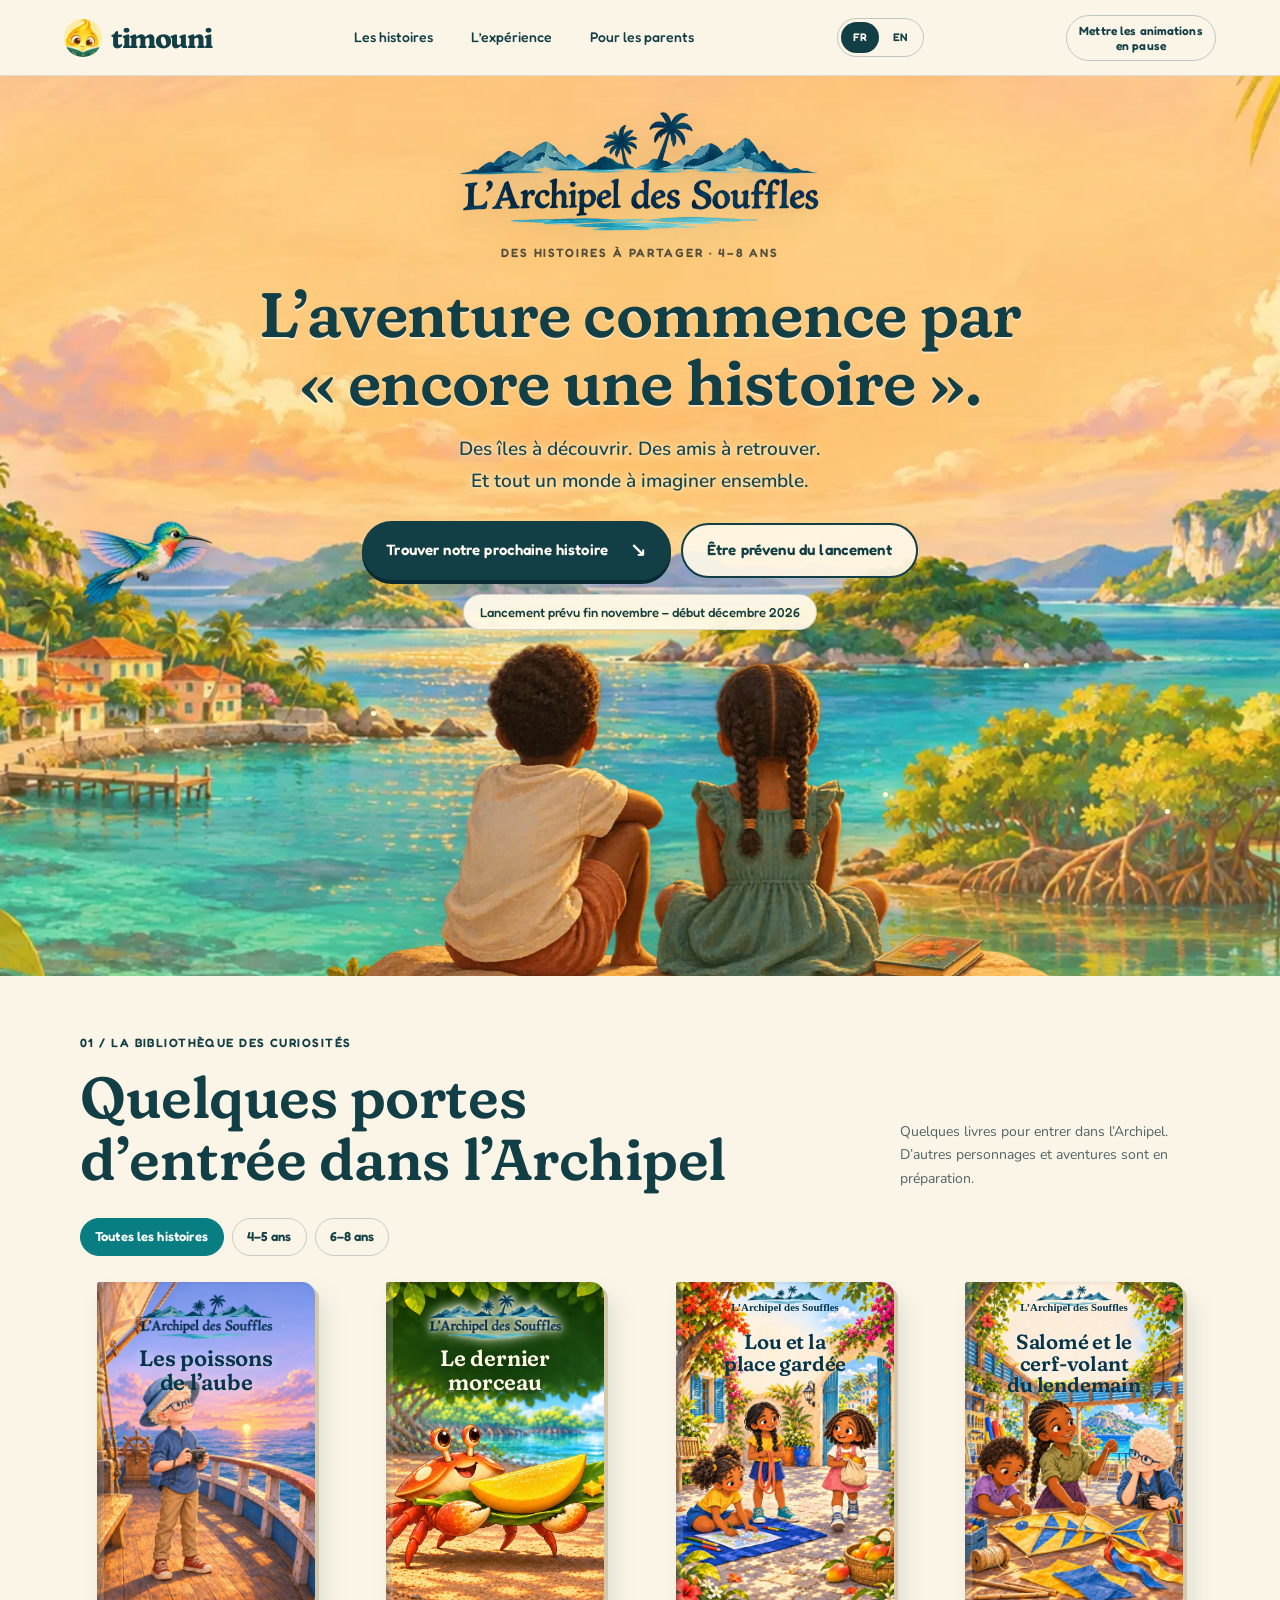
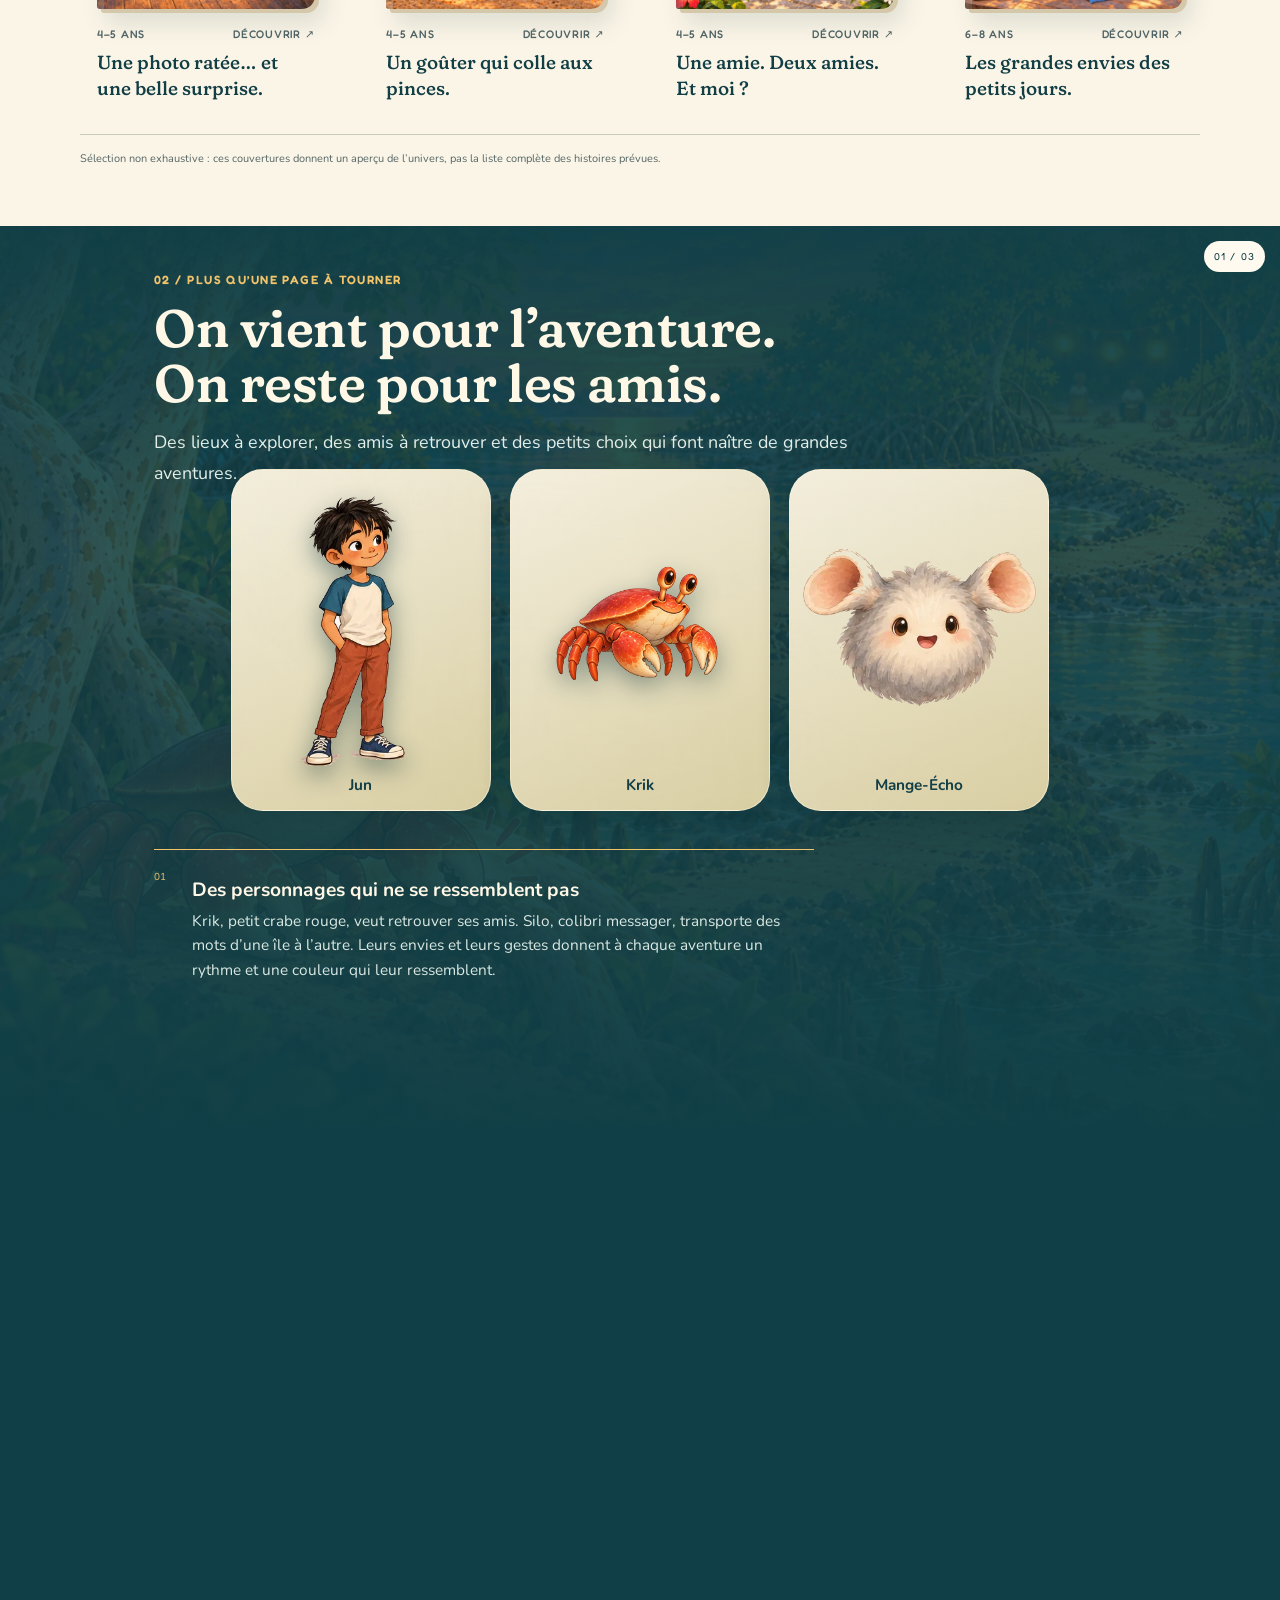
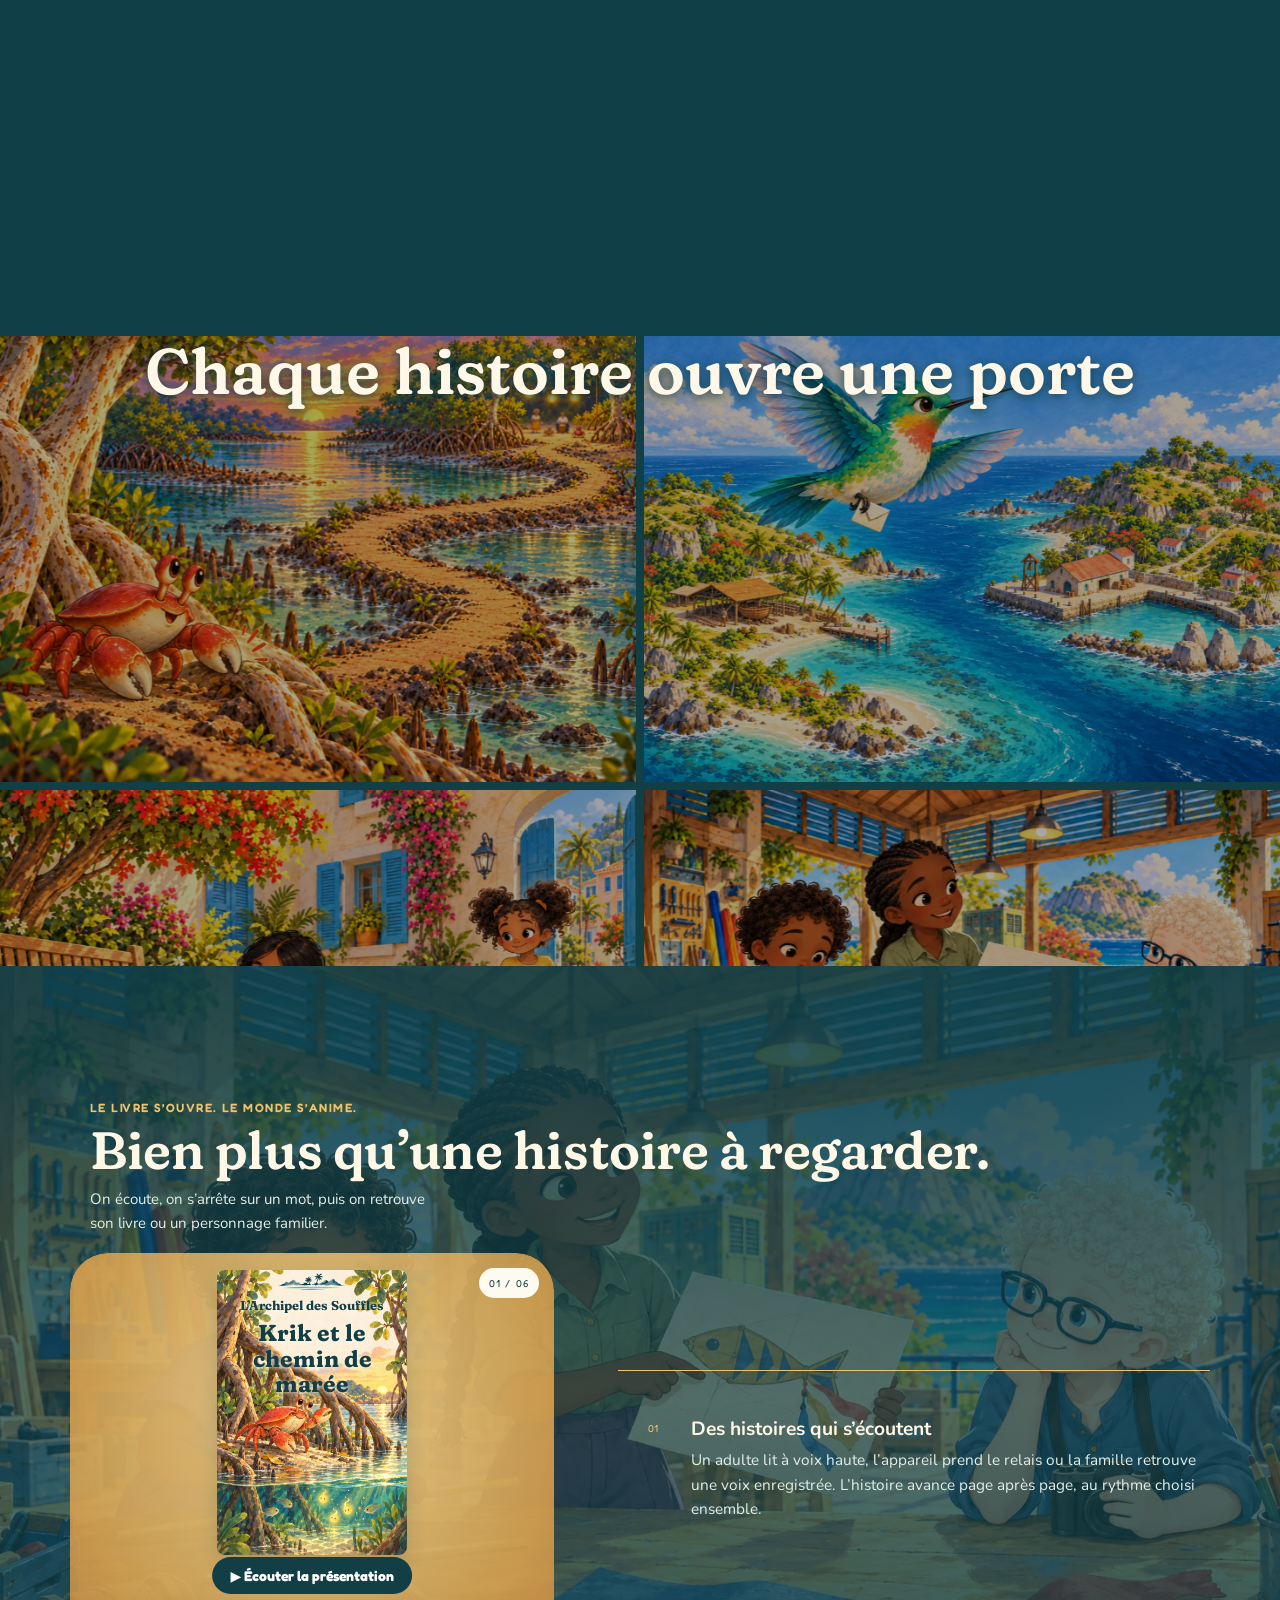
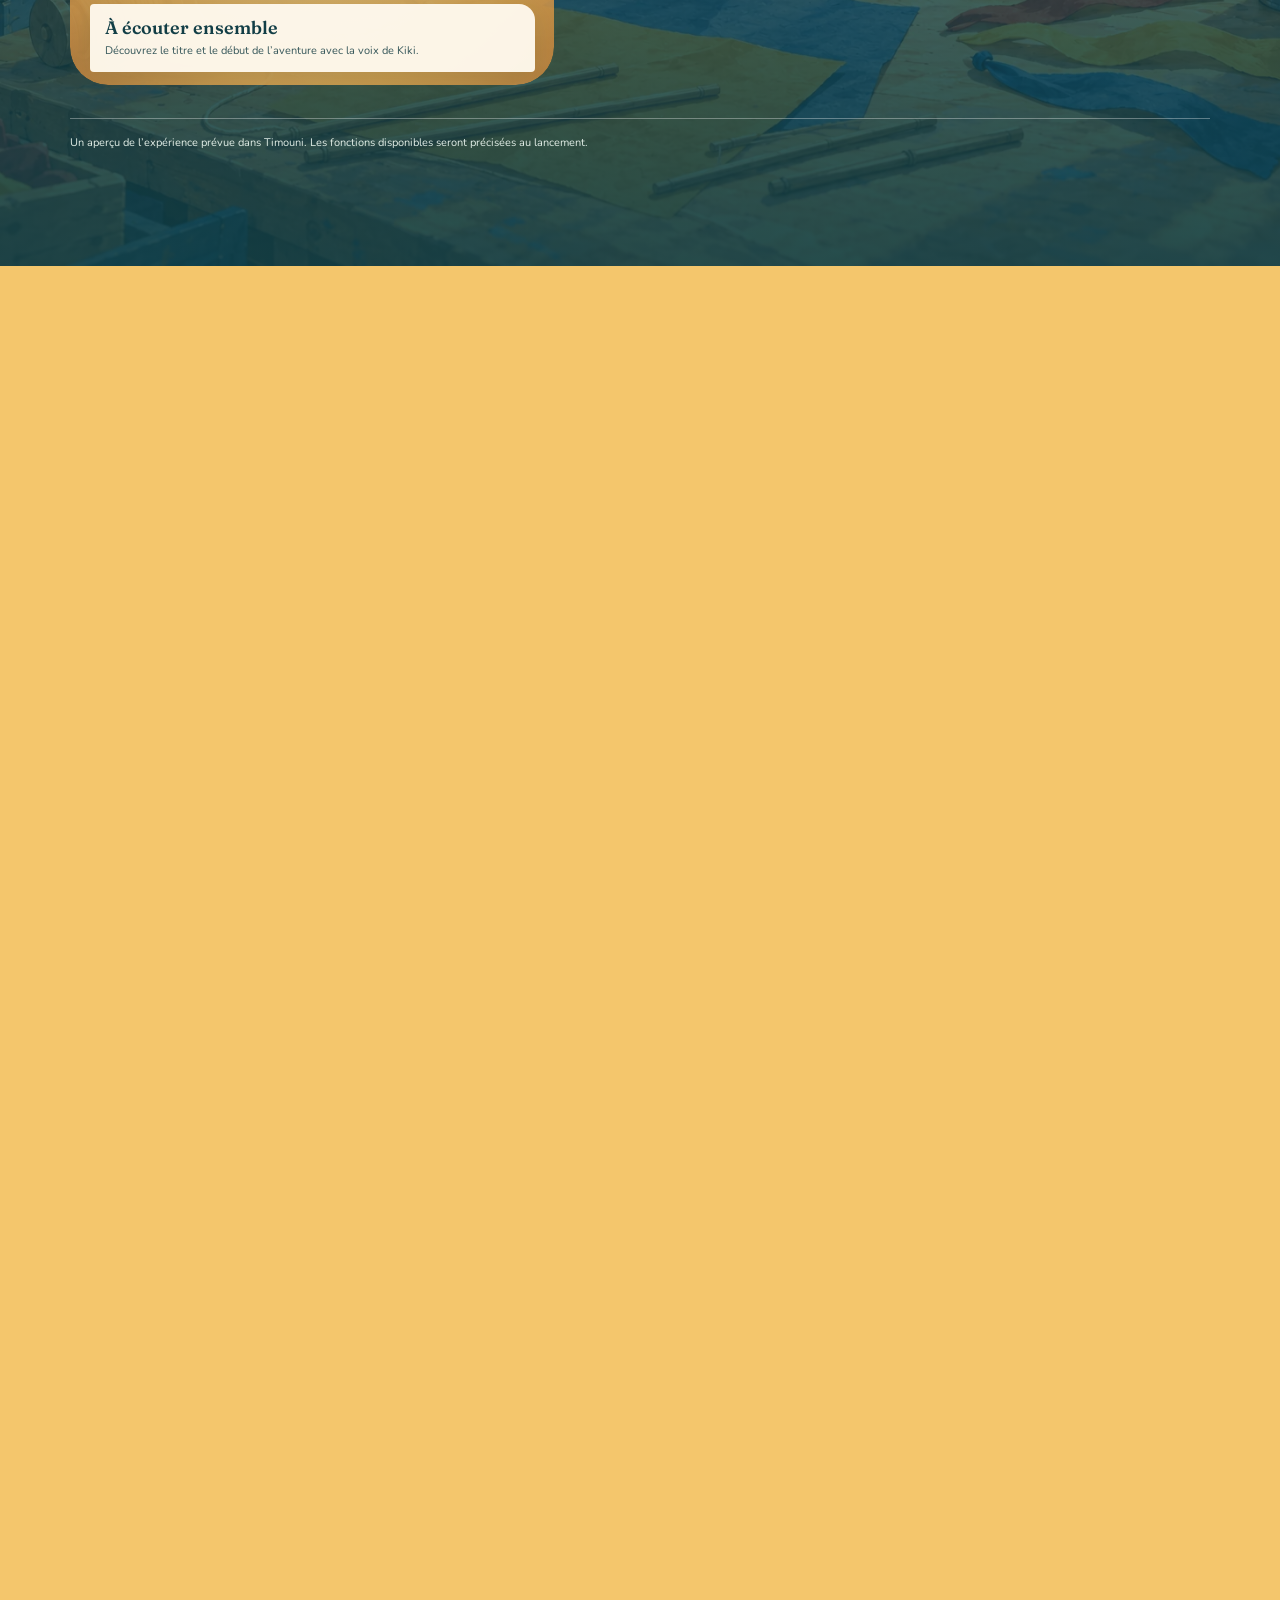
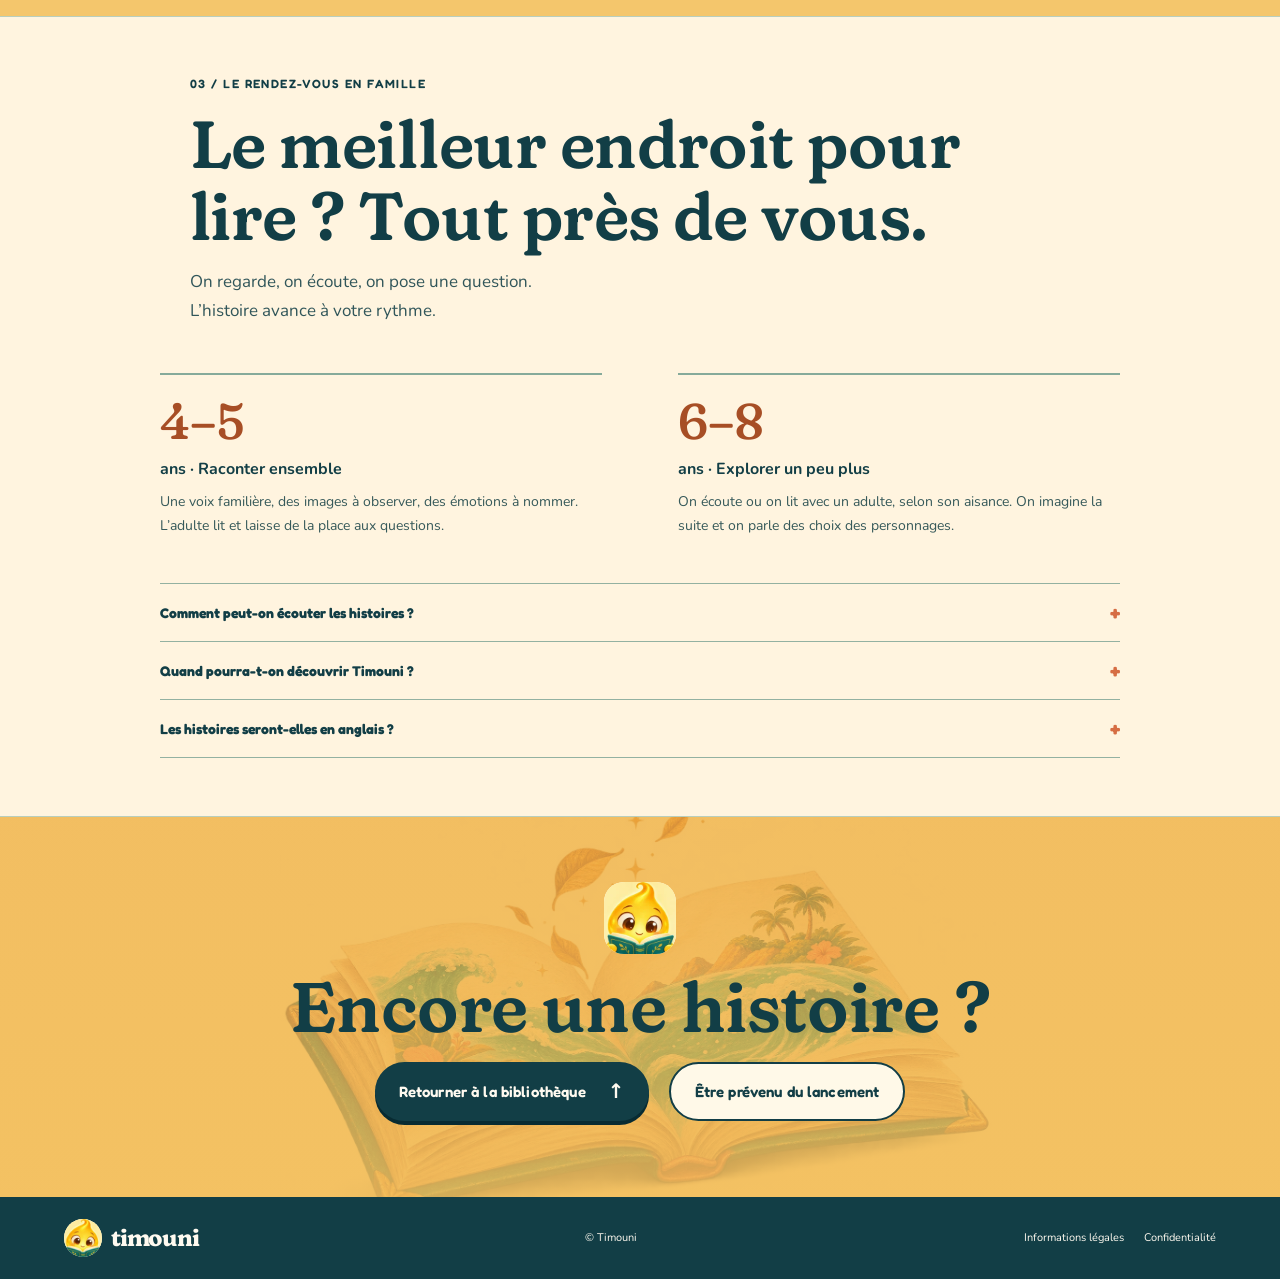
==== commit 70f19bd6: "Retour a la version precedente du site mobile (avant les cartes empilees) Co-Authored-By: Claude Son" ====
--- a/index.html
+++ b/index.html
@@ -1,4 +1,4 @@
-<!doctype html><html lang="fr"><head><meta charset="utf-8"><link rel="canonical" href="https://timouni.com/"><script src="redirection.js"></script><meta name="viewport" content="width=device-width,initial-scale=1"><meta name="robots" content="index,follow,max-image-preview:large"><meta name="theme-color" content="#fbf5e7"><title>Timouni — histoires illustrées pour enfants de 4 à 8 ans</title><meta name="description" content="Timouni : des histoires illustrées à lire et à écouter en famille, pour les enfants de 4 à 8 ans. Découvrez L’Archipel des Souffles. Lancement fin novembre 2026."><meta property="og:url" content="https://timouni.com/"><meta property="og:type" content="website"><meta property="og:site_name" content="Timouni"><meta property="og:title" content="Timouni — histoires illustrées pour enfants de 4 à 8 ans"><meta property="og:locale" content="fr_FR"><meta property="og:locale:alternate" content="en_US"><meta property="og:description" content="Des histoires illustrées à lire et à écouter en famille. Découvrez L’Archipel des Souffles, dès 4 ans."><meta property="og:image" content="https://timouni.com/assets/decouverte-v02/og-timouni.jpg"><meta property="og:image:width" content="1200"><meta property="og:image:height" content="630"><meta name="twitter:card" content="summary_large_image"><link rel="preload" as="image" href="assets/decouverte-v02/archipel-panoramique-mobile-v2.webp" media="(max-width:640px)" fetchpriority="high"><link rel="preload" as="image" href="assets/decouverte-v02/archipel-panoramique-editorial-v01.webp" media="(min-width:641px)" fetchpriority="high"><link rel="icon" type="image/png" href="assets/brand/mascotte-favicon.png"><link rel="stylesheet" href="timouni.css?v=20261112-mobile10"><script type="application/ld+json">{"@context":"https://schema.org","@graph":[{"@type":"Organization","@id":"https://timouni.com/#org","name":"Timouni","url":"https://timouni.com/","logo":"https://timouni.com/assets/brand/mascotte-doree-lisant-un-livre.webp","email":"contact@timouni.com"},{"@type":"WebSite","@id":"https://timouni.com/#site","url":"https://timouni.com/","name":"Timouni","inLanguage":["fr","en"],"publisher":{"@id":"https://timouni.com/#org"},"description":"Histoires illustrées pour enfants de 4 à 8 ans : L’Archipel des Souffles."},{"@type":"FAQPage","mainEntity":[{"@type":"Question","name":"Quand pourra-t-on découvrir Timouni ?","acceptedAnswer":{"@type":"Answer","text":"Le lancement de l’application est prévu entre fin novembre et début décembre 2026. La date précise sera confirmée sur timouni.com."}},{"@type":"Question","name":"Les histoires seront-elles en anglais ?","acceptedAnswer":{"@type":"Answer","text":"Les histoires seront proposées en français et en anglais. D’autres langues suivront ensuite."}}]}]}</script></head><body><a href="#contenu" class="skip" data-fr="Aller au contenu" data-en="Skip to content">Aller au contenu</a><header><a class="brand" href="#accueil" aria-label="Timouni"><img src="assets/brand/mascotte-doree-lisant-un-livre.webp" alt="" width="42" height="42"><span>timouni</span></a><nav aria-label="Navigation"><a href="#histoires" class="" data-fr="Les histoires" data-en="Stories">Les histoires</a><a href="#experience" class="" data-fr="L’expérience" data-en="The experience">L’expérience</a><a href="#parents" class="" data-fr="Pour les parents" data-en="For parents">Pour les parents</a></nav><div class="languages" role="group" aria-label="Langue / Language"><button data-language="fr" aria-pressed="true">FR</button><button data-language="en" aria-pressed="false">EN</button></div><button class="motion-toggle" type="button" aria-pressed="false"><span class="" data-fr="Mettre les animations en pause" data-en="Pause animations">Mettre les animations en pause</span></button></header><main id="contenu"><section class="hero" id="accueil"><div class="horizon" aria-hidden="true"></div><div class="hero-copy"><div class="hero-signature"><img src="assets/decouverte-v02/embleme-fr.webp" data-src-fr="assets/decouverte-v02/embleme-fr.webp" data-src-en="assets/decouverte-v02/embleme-en.webp" alt="L’Archipel des Souffles" data-alt-fr="L’Archipel des Souffles" data-alt-en="The Whispering Isles"></div><p class="eyebrow" data-fr="DES HISTOIRES À PARTAGER · 4–8 ANS" data-en="STORIES TO SHARE · AGES 4–8">DES HISTOIRES À PARTAGER · 4–8 ANS</p><h1 class="" data-fr="L’aventure commence
+<!doctype html><html lang="fr"><head><meta charset="utf-8"><link rel="canonical" href="https://timouni.com/"><script src="redirection.js"></script><meta name="viewport" content="width=device-width,initial-scale=1"><meta name="robots" content="index,follow,max-image-preview:large"><meta name="theme-color" content="#fbf5e7"><title>Timouni — histoires illustrées pour enfants de 4 à 8 ans</title><meta name="description" content="Timouni : des histoires illustrées à lire et à écouter en famille, pour les enfants de 4 à 8 ans. Découvrez L’Archipel des Souffles. Lancement fin novembre 2026."><meta property="og:url" content="https://timouni.com/"><meta property="og:type" content="website"><meta property="og:site_name" content="Timouni"><meta property="og:title" content="Timouni — histoires illustrées pour enfants de 4 à 8 ans"><meta property="og:locale" content="fr_FR"><meta property="og:locale:alternate" content="en_US"><meta property="og:description" content="Des histoires illustrées à lire et à écouter en famille. Découvrez L’Archipel des Souffles, dès 4 ans."><meta property="og:image" content="https://timouni.com/assets/decouverte-v02/og-timouni.jpg"><meta property="og:image:width" content="1200"><meta property="og:image:height" content="630"><meta name="twitter:card" content="summary_large_image"><link rel="preload" as="image" href="assets/decouverte-v02/archipel-panoramique-mobile-v2.webp" media="(max-width:640px)" fetchpriority="high"><link rel="preload" as="image" href="assets/decouverte-v02/archipel-panoramique-editorial-v01.webp" media="(min-width:641px)" fetchpriority="high"><link rel="icon" type="image/png" href="assets/brand/mascotte-favicon.png"><link rel="stylesheet" href="timouni.css?v=20261112-mobile7"><script type="application/ld+json">{"@context":"https://schema.org","@graph":[{"@type":"Organization","@id":"https://timouni.com/#org","name":"Timouni","url":"https://timouni.com/","logo":"https://timouni.com/assets/brand/mascotte-doree-lisant-un-livre.webp","email":"contact@timouni.com"},{"@type":"WebSite","@id":"https://timouni.com/#site","url":"https://timouni.com/","name":"Timouni","inLanguage":["fr","en"],"publisher":{"@id":"https://timouni.com/#org"},"description":"Histoires illustrées pour enfants de 4 à 8 ans : L’Archipel des Souffles."},{"@type":"FAQPage","mainEntity":[{"@type":"Question","name":"Quand pourra-t-on découvrir Timouni ?","acceptedAnswer":{"@type":"Answer","text":"Le lancement de l’application est prévu entre fin novembre et début décembre 2026. La date précise sera confirmée sur timouni.com."}},{"@type":"Question","name":"Les histoires seront-elles en anglais ?","acceptedAnswer":{"@type":"Answer","text":"Les histoires seront proposées en français et en anglais. D’autres langues suivront ensuite."}}]}]}</script></head><body><a href="#contenu" class="skip" data-fr="Aller au contenu" data-en="Skip to content">Aller au contenu</a><header><a class="brand" href="#accueil" aria-label="Timouni"><img src="assets/brand/mascotte-doree-lisant-un-livre.webp" alt="" width="42" height="42"><span>timouni</span></a><nav aria-label="Navigation"><a href="#histoires" class="" data-fr="Les histoires" data-en="Stories">Les histoires</a><a href="#experience" class="" data-fr="L’expérience" data-en="The experience">L’expérience</a><a href="#parents" class="" data-fr="Pour les parents" data-en="For parents">Pour les parents</a></nav><div class="languages" role="group" aria-label="Langue / Language"><button data-language="fr" aria-pressed="true">FR</button><button data-language="en" aria-pressed="false">EN</button></div><button class="motion-toggle" type="button" aria-pressed="false"><span class="" data-fr="Mettre les animations en pause" data-en="Pause animations">Mettre les animations en pause</span></button></header><main id="contenu"><section class="hero" id="accueil"><div class="horizon" aria-hidden="true"></div><div class="hero-copy"><div class="hero-signature"><img src="assets/decouverte-v02/embleme-fr.webp" data-src-fr="assets/decouverte-v02/embleme-fr.webp" data-src-en="assets/decouverte-v02/embleme-en.webp" alt="L’Archipel des Souffles" data-alt-fr="L’Archipel des Souffles" data-alt-en="The Whispering Isles"></div><p class="eyebrow" data-fr="DES HISTOIRES À PARTAGER · 4–8 ANS" data-en="STORIES TO SHARE · AGES 4–8">DES HISTOIRES À PARTAGER · 4–8 ANS</p><h1 class="" data-fr="L’aventure commence
 par « encore une histoire »." data-en="Adventure begins
 with “one more story”.">L’aventure commence
 par « encore une histoire ».</h1><p class="hero-intro" data-fr="Des îles à découvrir. Des amis à retrouver.
@@ -7,16 +7,16 @@
 Et tout un monde à imaginer ensemble.</p><div class="hero-actions"><a class="cta" href="#histoires"><span class="" data-fr="Trouver notre prochaine histoire" data-en="Find our next story">Trouver notre prochaine histoire</span><span aria-hidden="true">↘</span></a><a class="cta cta-secondary" href="https://7d971d3f.sibforms.com/serve/[base64]" data-href-fr="https://7d971d3f.sibforms.com/serve/[base64]" data-href-en="https://7d971d3f.sibforms.com/serve/[base64]" target="_blank" rel="noopener"><span data-fr="Être prévenu du lancement" data-en="Get notified at launch">Être prévenu du lancement</span></a></div><p class="soon" data-fr="Lancement prévu fin novembre – début décembre 2026" data-en="Planned launch: late November – early December 2026">Lancement prévu fin novembre – début décembre 2026</p></div><img class="explorers" src="assets/decouverte-v02/explorateurs-dos-v01.webp" alt="Deux enfants regardent les îles, assis côte à côte." data-alt-fr="Deux enfants regardent les îles, assis côte à côte." data-alt-en="Two children sit side by side, looking towards the islands." width="1536" height="1024"><div class="flying-guide" aria-hidden="true"><svg class="silo-sprite" viewBox="0 0 627 627" aria-hidden="true"><image href="assets/decouverte-v02/silo-cycle-vol-sans-pochette-v01.webp" x="-617" y="-614" width="1254" height="1254" /></svg></div><div class="sea-sparkles" aria-hidden="true"><i></i><i></i><i></i><i></i><i></i></div></section><section class="shelf section" id="histoires"><div class="section-top"><div><p class="eyebrow" data-fr="01 / LA BIBLIOTHÈQUE DES CURIOSITÉS" data-en="01 / THE CURIOUS BOOKSHELF">01 / LA BIBLIOTHÈQUE DES CURIOSITÉS</p><h2 data-fr="Quelques portes d’entrée dans l’Archipel" data-en="A few ways into the Archipelago">Quelques portes d’entrée dans l’Archipel</h2></div><p class="section-aside" data-fr="Quelques livres pour entrer dans l’Archipel. D’autres personnages et aventures sont en préparation." data-en="A few books to enter the Archipelago. More characters and adventures are in preparation.">Quelques livres pour entrer dans l’Archipel. D’autres personnages et aventures sont en préparation.</p></div><div class="filters" role="group" aria-label="Âge / Age"><button data-filter="all" aria-pressed="true"><span class="" data-fr="Toutes les histoires" data-en="All stories">Toutes les histoires</span></button><button data-filter="4–5" aria-pressed="false">4–5 <span class="" data-fr="ans" data-en="years">ans</span></button><button data-filter="6–8" aria-pressed="false">6–8 <span class="" data-fr="ans" data-en="years">ans</span></button></div><div class="books"><article class="book" data-age="4–5"><button class="book-open" data-book="abel" aria-label="Les poissons de l’aube" data-label-fr="Découvrir : Les poissons de l’aube" data-label-en="Discover: The Dawn Fish"><div class="cover abel"><img class="cover-art" src="assets/decouverte-v02/abel.webp" alt="" loading="lazy" width="1024" height="1536"><img class="cover-emblem" src="assets/decouverte-v02/embleme-fr.webp" data-src-fr="assets/decouverte-v02/embleme-fr.webp" data-src-en="assets/decouverte-v02/embleme-en.webp" alt="" loading="lazy" decoding="async"><h3 class="cover-title" data-fr="Les poissons de l’aube" data-en="The Dawn Fish">Les poissons de l’aube</h3></div></button><div class="book-meta"><span>4–5 <span class="" data-fr="ans" data-en="years">ans</span></span><span class="" data-fr="Découvrir ↗" data-en="Discover ↗">Découvrir ↗</span></div><p class="book-hook" data-fr="Une photo ratée… et une belle surprise." data-en="A missed photo… and a lovely surprise.">Une photo ratée… et une belle surprise.</p><template id="summary-abel"><p class="" data-fr="Abel veut photographier les poissons volants. Mais comment saisir le bon instant ?" data-en="Abel wants to photograph the flying fish. How can he catch just the right moment?">Abel veut photographier les poissons volants. Mais comment saisir le bon instant ?</p></template></article><article class="book" data-age="4–5"><button class="book-open" data-book="vivi" aria-label="Le dernier morceau" data-label-fr="Découvrir : Le dernier morceau" data-label-en="Discover: The Last Piece"><div class="cover vivi"><img class="cover-art" src="assets/decouverte-v02/vivi.webp" alt="" loading="lazy" width="1024" height="1536"><img class="cover-emblem" src="assets/decouverte-v02/embleme-fr.webp" data-src-fr="assets/decouverte-v02/embleme-fr.webp" data-src-en="assets/decouverte-v02/embleme-en.webp" alt="" loading="lazy" decoding="async"><h3 class="cover-title" data-fr="Le dernier morceau" data-en="The Last Piece">Le dernier morceau</h3></div></button><div class="book-meta"><span>4–5 <span class="" data-fr="ans" data-en="years">ans</span></span><span class="" data-fr="Découvrir ↗" data-en="Discover ↗">Découvrir ↗</span></div><p class="book-hook" data-fr="Un goûter qui colle aux pinces." data-en="A rather sticky snack.">Un goûter qui colle aux pinces.</p><template id="summary-vivi"><p class="" data-fr="Vivi apporte de la mangue à Pito. Pourtant, elle aimerait bien garder le plus gros morceau…" data-en="Vivi brings Pito some mango. But she would quite like to keep the biggest piece…">Vivi apporte de la mangue à Pito. Pourtant, elle aimerait bien garder le plus gros morceau…</p></template></article><article class="book" data-age="4–5"><button class="book-open" data-book="lou" aria-label="Découvrir : L’Archipel des Souffles Lou et la place gardée" data-label-fr="Découvrir : L’Archipel des Souffles Lou et la place gardée" data-label-en="Discover: The Whispering Isles Lou and the Saved Spot"><div class="cover lou"><img class="cover-art" src="assets/decouverte-v02/lou.webp" alt="" loading="lazy" width="1024" height="1536"><div class="collection-name"><span class="" data-fr="L’Archipel des Souffles" data-en="The Whispering Isles">L’Archipel des Souffles</span></div> <h3 class="cover-title" data-fr="Lou et la place gardée" data-en="Lou and the Saved Spot">Lou et la place gardée</h3></div></button><div class="book-meta"><span>4–5 <span class="" data-fr="ans" data-en="years">ans</span></span><span class="" data-fr="Découvrir ↗" data-en="Discover ↗">Découvrir ↗</span></div><p class="book-hook" data-fr="Une amie. Deux amies. Et moi ?" data-en="One friend. Two friends. What about me?">Une amie. Deux amies. Et moi ?</p><template id="summary-lou"><p class="" data-fr="Lou retrouve Anjali, qui joue déjà avec une autre enfant. Y aura-t-il une place pour chacune ?" data-en="Lou finds Anjali playing with another child. Will there be room for everyone?">Lou retrouve Anjali, qui joue déjà avec une autre enfant. Y aura-t-il une place pour chacune ?</p></template></article><article class="book" data-age="6–8"><button class="book-open" data-book="salome" aria-label="Découvrir : L’Archipel des Souffles Salomé et le cerf-volant du lendemain" data-label-fr="Découvrir : L’Archipel des Souffles Salomé et le cerf-volant du lendemain" data-label-en="Discover: The Whispering Isles Salomé and Tomorrow’s Kite"><div class="cover salome"><img class="cover-art" src="assets/decouverte-v02/salome.webp" alt="" loading="lazy" width="1024" height="1536"><div class="collection-name"><span class="" data-fr="L’Archipel des Souffles" data-en="The Whispering Isles">L’Archipel des Souffles</span></div> <h3 class="cover-title" data-fr="Salomé et le cerf-volant du lendemain" data-en="Salomé and Tomorrow’s Kite">Salomé et le cerf-volant du lendemain</h3></div></button><div class="book-meta"><span>6–8 <span class="" data-fr="ans" data-en="years">ans</span></span><span class="" data-fr="Découvrir ↗" data-en="Discover ↗">Découvrir ↗</span></div><p class="book-hook" data-fr="Les grandes envies des petits jours." data-en="Big wishes on little days.">Les grandes envies des petits jours.</p><template id="summary-salome"><p class="" data-fr="Salomé veut terminer son cerf-volant poisson. Mais aujourd’hui, elle est trop fatiguée." data-en="Salomé wants to finish her fish-shaped kite. But today, she is too tired.">Salomé veut terminer son cerf-volant poisson. Mais aujourd’hui, elle est trop fatiguée.</p></template></article></div><p class="collection-note" data-fr="Sélection non exhaustive : ces couvertures donnent un aperçu de l’univers, pas la liste complète des histoires prévues." data-en="A non-exhaustive selection: these covers offer a glimpse of the world, not a complete list of planned stories.">Sélection non exhaustive : ces couvertures donnent un aperçu de l’univers, pas la liste complète des histoires prévues.</p></section><section class="experience section scroll-chapter" id="experience" data-scroll-chapter data-step-count="3"><div class="experience-pin"><div class="scroll-visual editorial-image"><div class="scene-panel is-active character-scene" data-scene="0"><div class="character-trio"><figure><img src="assets/decouverte-v02/jun-decoupe-v02.webp" alt="Jun" loading="lazy" decoding="async"><figcaption>Jun</figcaption></figure><figure><img src="assets/decouverte-v02/krik-decoupe-v01.webp" alt="Krik" loading="lazy" decoding="async"><figcaption>Krik</figcaption></figure><figure><img src="assets/decouverte-v02/mange-echo-portrait-v01.webp" alt="Mange-Écho" data-alt-fr="Mange-Écho" data-alt-en="Echo-Gobbler" loading="lazy" decoding="async"><figcaption data-fr="Mange-Écho" data-en="Echo-Gobbler">Mange-Écho</figcaption></figure></div></div><div class="scene-panel map-scene" data-scene="1" hidden><img src="assets/decouverte-v02/archipel-carte.webp" alt="Carte de l’Archipel des Souffles" loading="lazy" decoding="async"><span class="image-caption" data-fr="Un monde à explorer" data-en="A world to explore">Un monde à explorer</span></div><div class="scene-panel dialogue-scene" data-scene="2" hidden><img src="assets/decouverte-v02/lou-dialogue-v01.webp" alt="Lou et une amie discutent sur un banc." loading="lazy" decoding="async"><span class="image-caption" data-fr="Une rencontre peut tout changer" data-en="A meeting can change everything">Une rencontre peut tout changer</span></div><div class="scene-counter" aria-hidden="true">01 / 03</div></div><div class="editorial-copy"><p class="eyebrow" data-fr="02 / PLUS QU’UNE PAGE À TOURNER" data-en="02 / MORE THAN TURNING A PAGE">02 / PLUS QU’UNE PAGE À TOURNER</p><h2 class="" data-fr="On vient pour l’aventure.
 On reste pour les amis." data-en="Come for the adventure.
 Stay for the friends.">On vient pour l’aventure.
-On reste pour les amis.</h2><p data-fr="Des lieux à explorer, des amis à retrouver et des petits choix qui font naître de grandes aventures." data-en="Places to explore, friends to find and little choices that spark big adventures.">Des lieux à explorer, des amis à retrouver et des petits choix qui font naître de grandes aventures.</p><ol class="promises scroll-steps"><li class="is-active"><h3 data-fr="Des personnages qui ne se ressemblent pas" data-en="Characters with their own point of view">Des personnages qui ne se ressemblent pas</h3><p data-fr="Krik, petit crabe rouge, veut retrouver ses amis. Silo, colibri messager, transporte des mots d’une île à l’autre. Chacun mène l’aventure à sa façon." data-en="Krik, a little red crab, wants to find his friends. Silo, a hummingbird messenger, carries words from one island to another. Each leads the adventure in their own way.">Krik, petit crabe rouge, veut retrouver ses amis. Silo, colibri messager, transporte des mots d’une île à l’autre. Chacun mène l’aventure à sa façon.</p></li><li><h3 data-fr="Un archipel qui agit sur l’histoire" data-en="An archipelago that shapes each story">Un archipel qui agit sur l’histoire</h3><p data-fr="Sept lieux composent l’Archipel : la mangrove, les îlets, les jardins, les ports et les ruelles. Une marée peut fermer un passage ; un quai peut rapprocher deux amis." data-en="Seven places make up the Archipelago: mangroves, islets, gardens, harbours and lanes. A tide can close a passage; a pier can bring two friends together.">Sept lieux composent l’Archipel : la mangrove, les îlets, les jardins, les ports et les ruelles. Une marée peut fermer un passage ; un quai peut rapprocher deux amis.</p></li><li><h3 data-fr="Des choix à hauteur d’enfant" data-en="Choices at a child’s level">Des choix à hauteur d’enfant</h3><p data-fr="Chaque récit suit une envie et des choix que les enfants comprennent. À 4–5 ans, les gestes et les émotions restent concrets ; à 6–8 ans, indices, stratégies et liens entre personnages prennent plus de place. Chaque histoire peut se lire ou s’écouter en famille." data-en="Each story follows a wish and choices children can understand. For ages 4–5, actions and feelings stay concrete; for ages 6–8, clues, plans and relationships take on more depth. Every story can be read or listened to together.">Chaque récit suit une envie et des choix que les enfants comprennent. À 4–5 ans, les gestes et les émotions restent concrets ; à 6–8 ans, indices, stratégies et liens entre personnages prennent plus de place. Chaque histoire peut se lire ou s’écouter en famille.</p></li></ol></div></div></section><section class="zoom-journey" aria-label="Les histoires prennent vie"><div class="zoom-journey-inner" aria-hidden="true"><div class="zoom-tile"><img src="assets/decouverte-v02/krik-scene-validee-v06.webp" alt="" loading="lazy" decoding="async"></div><div class="zoom-tile"><img src="assets/decouverte-v02/silo-scene-publiee.webp" alt="" loading="lazy" decoding="async"></div><div class="zoom-tile"><img src="assets/decouverte-v02/lou-rencontres-v01.webp" alt="" loading="lazy" decoding="async"></div><div class="zoom-tile"><img src="assets/decouverte-v02/salome-aventure-v01.webp" alt="" loading="lazy" decoding="async"></div><img class="zoom-final" src="assets/decouverte-v02/salome-aventure-v01.webp" alt="" loading="lazy" decoding="async"></div><p data-fr="Chaque histoire ouvre une porte" data-en="Every story opens a door">Chaque histoire ouvre une porte</p></section><section class="living section scroll-chapter" id="atouts" data-scroll-chapter data-step-count="6"><div class="living-pin"><div class="living-backdrop" aria-hidden="true"><i></i><i></i></div><div class="living-heading"><p class="eyebrow" data-fr="DANS L’APPLICATION" data-en="INSIDE THE APP">DANS L’APPLICATION</p><h2 class="" data-fr="Des histoires à lire,
-à écouter et à prolonger." data-en="Stories to read,
-listen to and keep exploring.">Des histoires à lire,
-à écouter et à prolonger.</h2><p class="" data-fr="On écoute, on s’arrête sur un mot, puis on retrouve
+On reste pour les amis.</h2><p data-fr="Des lieux à explorer, des amis à retrouver et des petits choix qui font naître de grandes aventures." data-en="Places to explore, friends to find and little choices that spark big adventures.">Des lieux à explorer, des amis à retrouver et des petits choix qui font naître de grandes aventures.</p><ol class="promises scroll-steps"><li class="is-active"><h3 data-fr="Des personnages qui ne se ressemblent pas" data-en="Characters with their own point of view">Des personnages qui ne se ressemblent pas</h3><p data-fr="Krik, petit crabe rouge, veut retrouver ses amis. Silo, colibri messager, transporte des mots d’une île à l’autre. Leurs envies et leurs gestes donnent à chaque aventure un rythme et une couleur qui leur ressemblent." data-en="Krik, a little red crab, wants to find his friends. Silo, a hummingbird messenger, carries words from one island to another. Their wishes and gestures give each adventure a rhythm and a character of its own.">Krik, petit crabe rouge, veut retrouver ses amis. Silo, colibri messager, transporte des mots d’une île à l’autre. Leurs envies et leurs gestes donnent à chaque aventure un rythme et une couleur qui leur ressemblent.</p></li><li><h3 data-fr="Un archipel qui agit sur l’histoire" data-en="An archipelago that shapes each story">Un archipel qui agit sur l’histoire</h3><p data-fr="Sept lieux composent l’Archipel : la mangrove, les îlets, les jardins, les ports et les ruelles. Une marée peut fermer un passage; un quai peut rapprocher deux amis. Le décor fait partie de l’action." data-en="Seven places make up the Archipelago: mangroves, islets, gardens, harbours and lanes. A tide can close a passage; a pier can bring two friends together. The setting is part of the action.">Sept lieux composent l’Archipel : la mangrove, les îlets, les jardins, les ports et les ruelles. Une marée peut fermer un passage; un quai peut rapprocher deux amis. Le décor fait partie de l’action.</p></li><li><h3 data-fr="Des aventures, des surprises, des choix" data-en="Adventure, surprise and choices">Des aventures, des surprises, des choix</h3><p data-fr="Les récits suivent des envies, des surprises et des choix à hauteur d’enfant. À 4–5 ans, les gestes et les émotions restent concrets; à 6–8 ans, indices, stratégies et liens entre personnages prennent plus de place. Chaque histoire peut se lire ou s’écouter en famille." data-en="These stories follow wishes, surprises and choices children can understand. For ages 4–5, actions and feelings stay concrete; for ages 6–8, clues, plans and relationships take on more depth. Every story can be read or listened to together.">Les récits suivent des envies, des surprises et des choix à hauteur d’enfant. À 4–5 ans, les gestes et les émotions restent concrets; à 6–8 ans, indices, stratégies et liens entre personnages prennent plus de place. Chaque histoire peut se lire ou s’écouter en famille.</p></li></ol></div></div></section><section class="zoom-journey" aria-label="Les histoires prennent vie"><div class="zoom-journey-inner" aria-hidden="true"><div class="zoom-tile"><img src="assets/decouverte-v02/krik-scene-validee-v06.webp" alt="" loading="lazy" decoding="async"></div><div class="zoom-tile"><img src="assets/decouverte-v02/silo-scene-publiee.webp" alt="" loading="lazy" decoding="async"></div><div class="zoom-tile"><img src="assets/decouverte-v02/lou-rencontres-v01.webp" alt="" loading="lazy" decoding="async"></div><div class="zoom-tile"><img src="assets/decouverte-v02/salome-aventure-v01.webp" alt="" loading="lazy" decoding="async"></div><img class="zoom-final" src="assets/decouverte-v02/salome-aventure-v01.webp" alt="" loading="lazy" decoding="async"></div><p data-fr="Chaque histoire ouvre une porte" data-en="Every story opens a door">Chaque histoire ouvre une porte</p></section><section class="living section scroll-chapter" id="atouts" data-scroll-chapter data-step-count="6"><div class="living-pin"><div class="living-backdrop" aria-hidden="true"><i></i><i></i></div><div class="living-heading"><p class="eyebrow" data-fr="LE LIVRE S’OUVRE. LE MONDE S’ANIME." data-en="OPEN A BOOK. WAKE UP A WORLD.">LE LIVRE S’OUVRE. LE MONDE S’ANIME.</p><h2 class="" data-fr="Bien plus qu’une histoire
+à regarder." data-en="So much more than
+a story to look at.">Bien plus qu’une histoire
+à regarder.</h2><p class="" data-fr="On écoute, on s’arrête sur un mot, puis on retrouve
 son livre ou un personnage familier." data-en="Listen, pause on a word, then find
 a favourite story or familiar character.">On écoute, on s’arrête sur un mot, puis on retrouve
-son livre ou un personnage familier.</p></div><div class="living-layout"><div class="living-stage scroll-visual"><div class="feature-panel is-active voice-panel" data-scene="0"><div class="listening-book"><img src="assets/decouverte-v02/krik-couverture-v04.jpg" alt="" loading="lazy"><div class="listening-cover-title"><span data-fr="L’Archipel des Souffles" data-en="The Whispering Isles">L’Archipel des Souffles</span><strong data-fr="Krik et le chemin de marée" data-en="Krik and the Tide Path">Krik et le chemin de marée</strong></div></div><button class="book-audio" type="button" data-fr="▶ Écouter la présentation" data-en="▶ Listen to the introduction">▶ Écouter la présentation</button><p class="book-audio-status" role="status" aria-live="polite"></p><div class="voice-card"><h3 data-fr="À écouter ensemble" data-en="Listen together">À écouter ensemble</h3><p data-fr="Découvrez le titre et le début de l’aventure avec la voix de Kiki." data-en="Discover the title and the beginning of the adventure with Kiki’s voice.">Découvrez le titre et le début de l’aventure avec la voix de Kiki.</p></div></div><div class="feature-panel word-panel" data-scene="1" hidden><img class="benefit-image" src="assets/decouverte-v02/krik-scene-validee-v06.webp" alt="Krik parmi les racines de la mangrove." data-alt-fr="Krik parmi les racines de la mangrove." data-alt-en="Krik among the mangrove roots." loading="lazy"><div class="reading-note"><p class="eyebrow" data-fr="Un mot, une découverte" data-en="A word, a discovery">Un mot, une découverte</p><button class="word-demo" aria-expanded="false" aria-controls="word-definition"><span data-fr="Mangrove" data-en="Mangrove">Mangrove</span><span aria-hidden="true">＋</span></button><p class="word-hint" data-fr="Touchez pour voir l’explication" data-en="Tap to see the meaning">Touchez pour voir l’explication</p><p id="word-definition" hidden data-fr="Une mangrove est une forêt entre la terre et la mer, où les racines des arbres plongent dans l’eau." data-en="A mangrove is a forest between the land and the sea, where tree roots dip into the water.">Une mangrove est une forêt entre la terre et la mer, où les racines des arbres plongent dans l’eau.</p><div class="word-audio"><button class="speak-word" type="button"><span data-fr="Écouter le mot" data-en="Hear the word">Écouter le mot</span></button><button class="speak-definition" type="button"><span data-fr="Écouter l’explication" data-en="Hear the meaning">Écouter l’explication</span></button></div><p class="speech-status" role="status"></p></div></div><div class="feature-panel favorite-panel" data-scene="2" hidden><div class="favorite-cover"><img src="assets/decouverte-v02/silo-couverture-jeu-v04.jpg" alt="Couverture illustrée de Silo et le message raccourci." data-alt-fr="Couverture illustrée de Silo et le message raccourci." data-alt-en="Illustrated cover of Silo and the Shortened Message." loading="lazy"><div class="favorite-cover-title"><span data-fr="L’Archipel des Souffles" data-en="The Whispering Isles">L’Archipel des Souffles</span><strong data-fr="Silo et le message raccourci" data-en="Silo and the Shortened Message">Silo et le message raccourci</strong></div></div><div class="feature-caption"><h3 data-fr="Retrouver son histoire préférée" data-en="Find a favourite story again">Retrouver son histoire préférée</h3><p data-fr="Les favoris gardent les livres choisis à portée de main." data-en="Favourites keep chosen books close at hand.">Les favoris gardent les livres choisis à portée de main.</p></div></div><div class="feature-panel profiles-panel" data-scene="3" hidden><img class="profile-illustration" src="assets/decouverte-v02/lou-parcours-v01.webp" alt="Lou retrouve des enfants dans une cour fleurie." data-alt-fr="Lou retrouve des enfants dans une cour fleurie." data-alt-en="Lou meets children in a flower-filled courtyard." loading="lazy"><div class="feature-caption"><h3 data-fr="À chacun son petit parcours" data-en="Each child has their own reading path">À chacun son petit parcours</h3><p data-fr="Chaque enfant retrouve sa progression. Les parents gardent la main sur les réglages." data-en="Each child can pick up where they left off. Parents stay in control of the settings.">Chaque enfant retrouve sa progression. Les parents gardent la main sur les réglages.</p></div></div><div class="feature-panel friends-panel" data-scene="4" hidden><img src="assets/decouverte-v02/lou-rencontres-v01.webp" alt="Trois enfants se retrouvent autour d’un jeu sur un carré de tissu bleu." data-alt-fr="Trois enfants se retrouvent autour d’un jeu sur un carré de tissu bleu." data-alt-en="Three children meet around a game on a blue cloth." loading="lazy"><div class="feature-caption"><h3 data-fr="Des personnages à retrouver" data-en="Characters to meet again">Des personnages à retrouver</h3><p data-fr="La galerie aide à revoir les personnages rencontrés et les livres où ils apparaissent." data-en="The gallery brings together characters you have met and the books where they appear.">La galerie aide à revoir les personnages rencontrés et les livres où ils apparaissent.</p></div></div><div class="feature-panel play-panel" data-scene="5" data-backdrop="assets/decouverte-v02/lou-jeu-fond-v01.webp" hidden><img src="assets/decouverte-v02/coloriage-fleur.webp" alt="Une enfant colorie une fleur sur la plage." data-alt-fr="Une enfant colorie une fleur sur la plage." data-alt-en="A child colours a flower on the beach." loading="lazy"><div class="feature-caption"><h3 data-fr="Jouer encore après la lecture" data-en="Keep playing after reading">Jouer encore après la lecture</h3><p data-fr="Les coloriages prolongent l’exploration de l’univers." data-en="Colouring pages extend the exploration of the world.">Les coloriages prolongent l’exploration de l’univers.</p></div></div><div class="scene-counter" aria-hidden="true">01 / 06</div></div><div class="feature-list scroll-steps"><article class="feature-line is-active"><span class="feature-number">01</span><div><h3 class="" data-fr="Des histoires qui s’écoutent" data-en="Stories to listen to">Des histoires qui s’écoutent</h3><p class="" data-fr="Un adulte lit à voix haute, l’appareil prend le relais ou la famille retrouve une voix enregistrée. L’histoire avance page après page, au rythme choisi ensemble." data-en="An adult can read aloud, the device can take over, or the family can replay a recording. Follow the story one page at a time, at a pace you choose together.">Un adulte lit à voix haute, l’appareil prend le relais ou la famille retrouve une voix enregistrée. L’histoire avance page après page, au rythme choisi ensemble.</p></div></article><article class="feature-line"><span class="feature-number">02</span><div><h3 class="" data-fr="Un petit coup de pouce pour les mots" data-en="A little help with words">Un petit coup de pouce pour les mots</h3><p class="" data-fr="Un mot intrigue ? Touchez-le pour lire ou écouter une explication courte. Reprenez ensuite l’histoire à la page où vous étiez." data-en="Curious about a word? Tap it to read or hear a short explanation, then return to the story where you left off.">Un mot intrigue ? Touchez-le pour lire ou écouter une explication courte. Reprenez ensuite l’histoire à la page où vous étiez.</p></div></article><article class="feature-line"><span class="feature-number">03</span><div><h3 class="" data-fr="Leurs histoires préférées, tout près" data-en="Favourite stories, close at hand">Leurs histoires préférées, tout près</h3><p class="" data-fr="Gardez à portée de main les histoires choisies. Un favori reste facile à retrouver pour une nouvelle lecture ou une écoute de plus." data-en="Keep chosen stories close at hand. Favourites are easy to find when it is time to read or listen again.">Gardez à portée de main les histoires choisies. Un favori reste facile à retrouver pour une nouvelle lecture ou une écoute de plus.</p></div></article><article class="feature-line"><span class="feature-number">04</span><div><h3 class="" data-fr="À chacun son petit parcours" data-en="A little journey of their own">À chacun son petit parcours</h3><p class="" data-fr="Chaque enfant reprend sa progression à lui. Les parents gèrent les profils et les réglages de lecture de la famille." data-en="Each child can pick up their own reading progress. Parents manage family profiles and reading settings.">Chaque enfant reprend sa progression à lui. Les parents gèrent les profils et les réglages de lecture de la famille.</p></div></article><article class="feature-line"><span class="feature-number">05</span><div><h3 class="" data-fr="Des rencontres qui restent" data-en="Friends to remember">Des rencontres qui restent</h3><p class="" data-fr="La galerie fait réapparaître les personnages croisés et les livres où les retrouver. Un visage familier peut donner envie d’ouvrir une autre histoire de l’Archipel." data-en="The gallery brings back familiar characters and shows which stories they appear in. A familiar face can lead to another adventure in the Archipelago.">La galerie fait réapparaître les personnages croisés et les livres où les retrouver. Un visage familier peut donner envie d’ouvrir une autre histoire de l’Archipel.</p></div></article><article class="feature-line"><span class="feature-number">06</span><div><h3 class="" data-fr="L’imagination continue de jouer" data-en="Keep your imagination playing">L’imagination continue de jouer</h3><p class="" data-fr="Coloriages et petits jeux prolongeront l’univers après la dernière page. Ces activités sont en préparation ; leur disponibilité sera annoncée au lancement." data-en="Colouring pages and little games will extend the world beyond the last page. These activities are in preparation; their availability will be confirmed at launch.">Coloriages et petits jeux prolongeront l’univers après la dernière page. Ces activités sont en préparation ; leur disponibilité sera annoncée au lancement.</p></div></article></div></div><p class="collection-note" data-fr="Un aperçu de l’expérience prévue dans Timouni. Les fonctions disponibles seront précisées au lancement." data-en="A preview of the experience planned for Timouni. Available features will be confirmed at launch.">Un aperçu de l’expérience prévue dans Timouni. Les fonctions disponibles seront précisées au lancement.</p></div></section><section class="together section" id="parents"><div class="together-heading"><p class="eyebrow" data-fr="03 / LE RENDEZ-VOUS EN FAMILLE" data-en="03 / A MOMENT TOGETHER">03 / LE RENDEZ-VOUS EN FAMILLE</p><h2 class="" data-fr="Le meilleur endroit pour lire ?
+son livre ou un personnage familier.</p></div><div class="living-layout"><div class="living-stage scroll-visual"><div class="feature-panel is-active voice-panel" data-scene="0"><div class="listening-book"><img src="assets/decouverte-v02/krik-couverture-v04.jpg" alt="" loading="lazy"><div class="listening-cover-title"><span data-fr="L’Archipel des Souffles" data-en="The Whispering Isles">L’Archipel des Souffles</span><strong data-fr="Krik et le chemin de marée" data-en="Krik and the Tide Path">Krik et le chemin de marée</strong></div></div><button class="book-audio" type="button" data-fr="▶ Écouter la présentation" data-en="▶ Listen to the introduction">▶ Écouter la présentation</button><p class="book-audio-status" role="status" aria-live="polite"></p><div class="voice-card"><h3 data-fr="À écouter ensemble" data-en="Listen together">À écouter ensemble</h3><p data-fr="Découvrez le titre et le début de l’aventure avec la voix de Kiki." data-en="Discover the title and the beginning of the adventure with Kiki’s voice.">Découvrez le titre et le début de l’aventure avec la voix de Kiki.</p></div></div><div class="feature-panel word-panel" data-scene="1" hidden><img class="benefit-image" src="assets/decouverte-v02/krik-scene-validee-v06.webp" alt="Krik parmi les racines de la mangrove." data-alt-fr="Krik parmi les racines de la mangrove." data-alt-en="Krik among the mangrove roots." loading="lazy"><div class="reading-note"><p class="eyebrow" data-fr="Un mot, une découverte" data-en="A word, a discovery">Un mot, une découverte</p><button class="word-demo" aria-expanded="false" aria-controls="word-definition"><span data-fr="Mangrove" data-en="Mangrove">Mangrove</span><span aria-hidden="true">＋</span></button><p class="word-hint" data-fr="Touchez pour voir l’explication" data-en="Tap to see the meaning">Touchez pour voir l’explication</p><p id="word-definition" hidden data-fr="Une mangrove est une forêt entre la terre et la mer, où les racines des arbres plongent dans l’eau." data-en="A mangrove is a forest between the land and the sea, where tree roots dip into the water.">Une mangrove est une forêt entre la terre et la mer, où les racines des arbres plongent dans l’eau.</p><div class="word-audio"><button class="speak-word" type="button"><span data-fr="Écouter le mot" data-en="Hear the word">Écouter le mot</span></button><button class="speak-definition" type="button"><span data-fr="Écouter l’explication" data-en="Hear the meaning">Écouter l’explication</span></button></div><p class="speech-status" role="status"></p></div></div><div class="feature-panel favorite-panel" data-scene="2" hidden><div class="favorite-cover"><img src="assets/decouverte-v02/silo-couverture-jeu-v04.jpg" alt="Couverture illustrée de Silo et le message raccourci." data-alt-fr="Couverture illustrée de Silo et le message raccourci." data-alt-en="Illustrated cover of Silo and the Shortened Message." loading="lazy"><div class="favorite-cover-title"><span data-fr="L’Archipel des Souffles" data-en="The Whispering Isles">L’Archipel des Souffles</span><strong data-fr="Silo et le message raccourci" data-en="Silo and the Shortened Message">Silo et le message raccourci</strong></div></div><div class="feature-caption"><h3 data-fr="Retrouver son histoire préférée" data-en="Find a favourite story again">Retrouver son histoire préférée</h3><p data-fr="Les favoris gardent les livres choisis à portée de main." data-en="Favourites keep chosen books close at hand.">Les favoris gardent les livres choisis à portée de main.</p></div></div><div class="feature-panel profiles-panel" data-scene="3" hidden><img class="profile-illustration" src="assets/decouverte-v02/lou-parcours-v01.webp" alt="Lou retrouve des enfants dans une cour fleurie." data-alt-fr="Lou retrouve des enfants dans une cour fleurie." data-alt-en="Lou meets children in a flower-filled courtyard." loading="lazy"><div class="feature-caption"><h3 data-fr="À chacun son petit parcours" data-en="Each child has their own reading path">À chacun son petit parcours</h3><p data-fr="Chaque enfant retrouve sa progression. Les parents gardent la main sur les réglages." data-en="Each child can pick up where they left off. Parents stay in control of the settings.">Chaque enfant retrouve sa progression. Les parents gardent la main sur les réglages.</p></div></div><div class="feature-panel friends-panel" data-scene="4" hidden><img src="assets/decouverte-v02/lou-rencontres-v01.webp" alt="Trois enfants se retrouvent autour d’un jeu sur un carré de tissu bleu." data-alt-fr="Trois enfants se retrouvent autour d’un jeu sur un carré de tissu bleu." data-alt-en="Three children meet around a game on a blue cloth." loading="lazy"><div class="feature-caption"><h3 data-fr="Des personnages à retrouver" data-en="Characters to meet again">Des personnages à retrouver</h3><p data-fr="La galerie aide à revoir les personnages rencontrés et les livres où ils apparaissent." data-en="The gallery brings together characters you have met and the books where they appear.">La galerie aide à revoir les personnages rencontrés et les livres où ils apparaissent.</p></div></div><div class="feature-panel play-panel" data-scene="5" data-backdrop="assets/decouverte-v02/lou-jeu-fond-v01.webp" hidden><img src="assets/decouverte-v02/coloriage-fleur.webp" alt="Une enfant colorie une fleur sur la plage." data-alt-fr="Une enfant colorie une fleur sur la plage." data-alt-en="A child colours a flower on the beach." loading="lazy"><div class="feature-caption"><h3 data-fr="Jouer encore après la lecture" data-en="Keep playing after reading">Jouer encore après la lecture</h3><p data-fr="Les coloriages prolongent l’exploration de l’univers." data-en="Colouring pages extend the exploration of the world.">Les coloriages prolongent l’exploration de l’univers.</p></div></div><div class="scene-counter" aria-hidden="true">01 / 06</div></div><div class="feature-list scroll-steps"><article class="feature-line is-active"><span class="feature-number">01</span><div><h3 class="" data-fr="Des histoires qui s’écoutent" data-en="Stories to listen to">Des histoires qui s’écoutent</h3><p class="" data-fr="Un adulte lit à voix haute, l’appareil prend le relais ou la famille retrouve une voix enregistrée. L’histoire avance page après page, au rythme choisi ensemble." data-en="An adult can read aloud, the device can take over, or the family can replay a recording. Follow the story one page at a time, at a pace you choose together.">Un adulte lit à voix haute, l’appareil prend le relais ou la famille retrouve une voix enregistrée. L’histoire avance page après page, au rythme choisi ensemble.</p></div></article><article class="feature-line"><span class="feature-number">02</span><div><h3 class="" data-fr="Un petit coup de pouce pour les mots" data-en="A little help with words">Un petit coup de pouce pour les mots</h3><p class="" data-fr="Un mot intrigue? Touchez-le pour lire ou écouter une explication courte. Reprenez ensuite l’histoire à la page où vous étiez." data-en="Curious about a word? Tap it to read or hear a short explanation, then return to the story where you left off.">Un mot intrigue? Touchez-le pour lire ou écouter une explication courte. Reprenez ensuite l’histoire à la page où vous étiez.</p></div></article><article class="feature-line"><span class="feature-number">03</span><div><h3 class="" data-fr="Leurs histoires préférées, tout près" data-en="Favourite stories, close at hand">Leurs histoires préférées, tout près</h3><p class="" data-fr="Gardez à portée de main les histoires choisies. Un favori reste facile à retrouver pour une nouvelle lecture ou une écoute de plus." data-en="Keep chosen stories close at hand. Favourites are easy to find when it is time to read or listen again.">Gardez à portée de main les histoires choisies. Un favori reste facile à retrouver pour une nouvelle lecture ou une écoute de plus.</p></div></article><article class="feature-line"><span class="feature-number">04</span><div><h3 class="" data-fr="À chacun son petit parcours" data-en="A little journey of their own">À chacun son petit parcours</h3><p class="" data-fr="Chaque enfant reprend sa progression à lui. Les parents gèrent les profils et les réglages de lecture de la famille." data-en="Each child can pick up their own reading progress. Parents manage family profiles and reading settings.">Chaque enfant reprend sa progression à lui. Les parents gèrent les profils et les réglages de lecture de la famille.</p></div></article><article class="feature-line"><span class="feature-number">05</span><div><h3 class="" data-fr="Des rencontres qui restent" data-en="Friends to remember">Des rencontres qui restent</h3><p class="" data-fr="La galerie fait réapparaître les personnages croisés et les livres où les retrouver. Un visage familier peut donner envie d’ouvrir une autre histoire de l’Archipel." data-en="The gallery brings back familiar characters and shows which stories they appear in. A familiar face can lead to another adventure in the Archipelago.">La galerie fait réapparaître les personnages croisés et les livres où les retrouver. Un visage familier peut donner envie d’ouvrir une autre histoire de l’Archipel.</p></div></article><article class="feature-line"><span class="feature-number">06</span><div><h3 class="" data-fr="L’imagination continue de jouer" data-en="Keep your imagination playing">L’imagination continue de jouer</h3><p class="" data-fr="Coloriages et petits jeux prolongeront l’univers après la dernière page. Ces activités sont en préparation; leur disponibilité sera annoncée au lancement." data-en="Colouring pages and little games will extend the world beyond the last page. These activities are in preparation; their availability will be confirmed at launch.">Coloriages et petits jeux prolongeront l’univers après la dernière page. Ces activités sont en préparation; leur disponibilité sera annoncée au lancement.</p></div></article></div></div><p class="collection-note" data-fr="Un aperçu de l’expérience prévue dans Timouni. Les fonctions disponibles seront précisées au lancement." data-en="A preview of the experience planned for Timouni. Available features will be confirmed at launch.">Un aperçu de l’expérience prévue dans Timouni. Les fonctions disponibles seront précisées au lancement.</p></div></section><section class="together section" id="parents"><div class="together-heading"><p class="eyebrow" data-fr="03 / LE RENDEZ-VOUS EN FAMILLE" data-en="03 / A MOMENT TOGETHER">03 / LE RENDEZ-VOUS EN FAMILLE</p><h2 class="" data-fr="Le meilleur endroit pour lire ?
 Tout près de vous." data-en="The best place for a story?
 Right beside you.">Le meilleur endroit pour lire ?
 Tout près de vous.</h2><p class="" data-fr="On regarde, on écoute, on pose une question.
 L’histoire avance à votre rythme." data-en="Look, listen, ask a question.
 Let the story follow your rhythm.">On regarde, on écoute, on pose une question.
-L’histoire avance à votre rythme.</p></div><div class="age-panels"><article><span class="age-number">4–5</span><h3 class="" data-fr="ans · Raconter ensemble" data-en="years · Tell it together">ans · Raconter ensemble</h3><p class="" data-fr="Une voix familière, des images à observer, des émotions à nommer. L’adulte lit et laisse de la place aux questions." data-en="A familiar voice, pictures to explore and feelings to name. An adult reads and leaves room for questions.">Une voix familière, des images à observer, des émotions à nommer. L’adulte lit et laisse de la place aux questions.</p></article><article><span class="age-number">6–8</span><h3 class="" data-fr="ans · Explorer un peu plus" data-en="years · Explore a little further">ans · Explorer un peu plus</h3><p class="" data-fr="On écoute ou on lit avec un adulte, selon son aisance. On imagine la suite et on parle des choix des personnages." data-en="Listen or read with an adult, depending on confidence. Imagine what happens next and talk about the characters’ choices.">On écoute ou on lit avec un adulte, selon son aisance. On imagine la suite et on parle des choix des personnages.</p></article></div><div class="questions"><details><summary><span class="" data-fr="Comment peut-on écouter les histoires ?" data-en="How can we listen to the stories?">Comment peut-on écouter les histoires ?</span></summary><p class="" data-fr="Le lecteur en préparation propose la voix de l’appareil et l’enregistrement d’une voix parentale, page après page. Les voix disponibles dépendent de l’appareil." data-en="The reader in preparation offers the device’s voice and a parent’s recorded voice, page by page. Available voices depend on the device.">Le lecteur en préparation propose la voix de l’appareil et l’enregistrement d’une voix parentale, page après page. Les voix disponibles dépendent de l’appareil.</p></details><details><summary><span class="" data-fr="Quand pourra-t-on découvrir Timouni ?" data-en="When can we discover Timouni?">Quand pourra-t-on découvrir Timouni ?</span></summary><p data-fr="Le lancement de l’application est prévu entre fin novembre et début décembre 2026. La date précise sera confirmée ici." data-en="The app is planned for launch between late November and early December 2026. The exact date will be confirmed here.">Le lancement de l’application est prévu entre fin novembre et début décembre 2026. La date précise sera confirmée ici.</p></details><details><summary><span class="" data-fr="Les histoires seront-elles en anglais ?" data-en="Will the stories be available in English?">Les histoires seront-elles en anglais ?</span></summary><p data-fr="Les histoires seront proposées en français et en anglais. D’autres langues suivront ensuite." data-en="Stories will be available in French and English. Other languages will follow.">Les histoires seront proposées en français et en anglais. D’autres langues suivront ensuite.</p></details></div></section><section class="closing"><img src="assets/brand/mascotte-doree-lisant-un-livre.webp" alt="" width="90" height="90"><h2 class="" data-fr="Encore une histoire ?" data-en="One more story?">Encore une histoire ?</h2><div class="closing-actions"><a class="cta" href="#histoires"><span class="" data-fr="Retourner à la bibliothèque" data-en="Back to the bookshelf">Retourner à la bibliothèque</span><span aria-hidden="true">↑</span></a><a class="cta cta-secondary" href="https://7d971d3f.sibforms.com/serve/[base64]" data-href-fr="https://7d971d3f.sibforms.com/serve/[base64]" data-href-en="https://7d971d3f.sibforms.com/serve/[base64]" target="_blank" rel="noopener"><span data-fr="Être prévenu du lancement" data-en="Get notified at launch">Être prévenu du lancement</span></a></div></section></main><footer><a class="brand" href="#accueil" aria-label="Timouni"><img src="assets/brand/mascotte-doree-lisant-un-livre.webp" alt="" width="42" height="42"><span>timouni</span></a><p>© Timouni</p><div><a href="informations.html"><span class="" data-fr="Informations légales" data-en="Legal information">Informations légales</span></a><a href="confidentialite.html#fr" data-href-fr="confidentialite.html#fr" data-href-en="confidentialite.html#en"><span class="" data-fr="Confidentialité" data-en="Privacy">Confidentialité</span></a></div></footer><dialog id="book-dialog"><button class="dialog-close" aria-label="Fermer / Close">×</button><div class="dialog-content"></div></dialog><script src="decouverte.js?v=20261112-mobile10" defer></script><script src="vie-decouverte.js?v=20261112-mobile10" defer></script><script src="defilement.js?v=20261112-mobile10" defer></script></body></html>
+L’histoire avance à votre rythme.</p></div><div class="age-panels"><article><span class="age-number">4–5</span><h3 class="" data-fr="ans · Raconter ensemble" data-en="years · Tell it together">ans · Raconter ensemble</h3><p class="" data-fr="Une voix familière, des images à observer, des émotions à nommer. L’adulte lit et laisse de la place aux questions." data-en="A familiar voice, pictures to explore and feelings to name. An adult reads and leaves room for questions.">Une voix familière, des images à observer, des émotions à nommer. L’adulte lit et laisse de la place aux questions.</p></article><article><span class="age-number">6–8</span><h3 class="" data-fr="ans · Explorer un peu plus" data-en="years · Explore a little further">ans · Explorer un peu plus</h3><p class="" data-fr="On écoute ou on lit avec un adulte, selon son aisance. On imagine la suite et on parle des choix des personnages." data-en="Listen or read with an adult, depending on confidence. Imagine what happens next and talk about the characters’ choices.">On écoute ou on lit avec un adulte, selon son aisance. On imagine la suite et on parle des choix des personnages.</p></article></div><div class="questions"><details><summary><span class="" data-fr="Comment peut-on écouter les histoires ?" data-en="How can we listen to the stories?">Comment peut-on écouter les histoires ?</span></summary><p class="" data-fr="Le lecteur en préparation propose la voix de l’appareil et l’enregistrement d’une voix parentale, page après page. Les voix disponibles dépendent de l’appareil." data-en="The reader in preparation offers the device’s voice and a parent’s recorded voice, page by page. Available voices depend on the device.">Le lecteur en préparation propose la voix de l’appareil et l’enregistrement d’une voix parentale, page après page. Les voix disponibles dépendent de l’appareil.</p></details><details><summary><span class="" data-fr="Quand pourra-t-on découvrir Timouni ?" data-en="When can we discover Timouni?">Quand pourra-t-on découvrir Timouni ?</span></summary><p data-fr="Le lancement de l’application est prévu entre fin novembre et début décembre 2026. La date précise sera confirmée ici." data-en="The app is planned for launch between late November and early December 2026. The exact date will be confirmed here.">Le lancement de l’application est prévu entre fin novembre et début décembre 2026. La date précise sera confirmée ici.</p></details><details><summary><span class="" data-fr="Les histoires seront-elles en anglais ?" data-en="Will the stories be available in English?">Les histoires seront-elles en anglais ?</span></summary><p data-fr="Les histoires seront proposées en français et en anglais. D’autres langues suivront ensuite." data-en="Stories will be available in French and English. Other languages will follow.">Les histoires seront proposées en français et en anglais. D’autres langues suivront ensuite.</p></details></div></section><section class="closing"><img src="assets/brand/mascotte-doree-lisant-un-livre.webp" alt="" width="90" height="90"><h2 class="" data-fr="Encore une histoire ?" data-en="One more story?">Encore une histoire ?</h2><div class="closing-actions"><a class="cta" href="#histoires"><span class="" data-fr="Retourner à la bibliothèque" data-en="Back to the bookshelf">Retourner à la bibliothèque</span><span aria-hidden="true">↑</span></a><a class="cta cta-secondary" href="https://7d971d3f.sibforms.com/serve/[base64]" data-href-fr="https://7d971d3f.sibforms.com/serve/[base64]" data-href-en="https://7d971d3f.sibforms.com/serve/[base64]" target="_blank" rel="noopener"><span data-fr="Être prévenu du lancement" data-en="Get notified at launch">Être prévenu du lancement</span></a></div></section></main><footer><a class="brand" href="#accueil" aria-label="Timouni"><img src="assets/brand/mascotte-doree-lisant-un-livre.webp" alt="" width="42" height="42"><span>timouni</span></a><p>© Timouni</p><div><a href="informations.html"><span class="" data-fr="Informations légales" data-en="Legal information">Informations légales</span></a><a href="confidentialite.html#fr" data-href-fr="confidentialite.html#fr" data-href-en="confidentialite.html#en"><span class="" data-fr="Confidentialité" data-en="Privacy">Confidentialité</span></a></div></footer><dialog id="book-dialog"><button class="dialog-close" aria-label="Fermer / Close">×</button><div class="dialog-content"></div></dialog><script src="decouverte.js?v=20261112-mobile7" defer></script><script src="vie-decouverte.js?v=20261112-mobile7" defer></script><script src="defilement.js?v=20261112-mobile7" defer></script></body></html>
--- a/timouni.css
+++ b/timouni.css
@@ -534,54 +534,3 @@
   .experience .editorial-copy{align-self:start!important}
   .promises li,.feature-line,.promises li *,.feature-line *{animation:none!important;transition:none!important}
 }
-
-/* ===== Telephone portrait : sections 02 et "Le livre s'ouvre" en cartes empilees (image + texte, plus d'image collante qui change) ===== */
-@media(max-width:640px) and (orientation:portrait){
-  .experience-pin,.living-pin{display:flex!important;flex-direction:column!important;padding-left:18px!important;padding-right:18px!important;gap:0!important}
-  .experience .scroll-visual,.living-layout,.living-stage,.promises,.feature-list{display:contents!important}
-  .living-backdrop,.scene-counter{display:none!important}
-  .experience .editorial-copy>.eyebrow,.experience .editorial-copy>h2,.experience .editorial-copy>p:not(.eyebrow){padding-left:2px!important;padding-right:2px!important}
-  .experience .editorial-copy>p:not(.eyebrow){padding-bottom:6px!important}
-  .living-heading{order:0;padding:40px 2px 4px!important;margin:0!important}
-  .collection-note{order:99}
-  /* Image de chaque carte : visible en permanence, coins arrondis en haut */
-  .experience .scene-panel,.living .feature-panel{display:block!important;position:relative!important;inset:auto!important;opacity:1!important;visibility:visible!important;transform:none!important;pointer-events:auto!important;transition:none!important;animation:none!important;width:auto!important;height:210px!important;min-height:0!important;margin:26px 0 0!important;border-radius:24px 24px 0 0!important;overflow:hidden;background:#103f47!important}
-  .experience .scene-panel[hidden],.living .feature-panel[hidden]{display:block!important}
-  .experience .scene-panel img,.living .feature-panel>img,.living .favorite-cover img{position:absolute!important;inset:0!important;width:100%!important;height:100%!important;object-fit:cover!important;border-radius:0!important;transform:none!important}
-  .experience .map-scene img{object-fit:contain!important}
-  .experience .character-scene{display:flex!important;align-items:flex-end;justify-content:center;background:linear-gradient(180deg,#1d5a62,#103f47)!important}
-  .experience .character-trio{position:absolute!important;inset:0!important;display:grid!important;grid-template-columns:repeat(3,1fr)!important;gap:8px!important;padding:16px 12px 12px!important;width:auto!important;height:auto!important;align-items:stretch}
-  .experience .character-trio figure{display:flex!important;flex-direction:column;margin:0!important;min-width:0;height:100%!important;width:auto!important;position:relative!important}
-  .experience .character-trio figure img{position:static!important;inset:auto!important;flex:1 1 0;min-height:0;width:100%!important;height:auto!important;object-fit:contain!important}
-  .experience .character-trio figcaption{text-align:center;font-size:13px!important;color:#fff6df!important;padding-top:4px}
-  .living .feature-panel{background:linear-gradient(180deg,#1d5a62,#103f47)!important}
-  .living .voice-panel{height:auto!important;display:flex!important;flex-direction:column;align-items:center;gap:10px;padding:20px 14px 18px!important}
-  .living .voice-panel .listening-book{position:relative!important;inset:auto!important;width:min(46vw,170px)!important;height:auto!important;aspect-ratio:3/4;transform:none!important;margin:0!important;flex:0 0 auto}
-  .living .voice-panel .listening-book img{position:absolute!important;inset:0!important;width:100%!important;height:100%!important;object-fit:cover!important}
-  .living .voice-panel .book-audio{position:static!important;transform:none!important;margin:0!important}
-  .living .voice-panel .book-audio-status{position:static!important;margin:0!important;min-height:0}
-  .living .word-panel{height:auto!important;display:flex!important;flex-direction:column}
-  .living .word-panel>img.benefit-image{position:static!important;inset:auto!important;height:190px!important;width:100%!important;flex:0 0 auto}
-  .living .word-panel .reading-note{position:static!important;inset:auto!important;transform:none!important;width:auto!important;max-width:none!important;margin:0!important;border-radius:0!important;padding:16px 18px 18px!important}
-  .living .favorite-panel .favorite-cover,.living .favorite-panel{align-items:center;justify-content:center}
-  /* Texte de chaque carte : sous son image, fond clair, coins arrondis en bas */
-  .experience .promises li,.living .feature-line{display:block;position:relative!important;margin:0!important;padding:20px 20px 24px!important;background:#fff6df!important;color:#17363c;border-radius:0 0 24px 24px;box-shadow:0 14px 30px -20px #0b2a30!important}
-  .living .feature-line{display:flex!important;gap:12px;align-items:flex-start}
-  .experience .promises li:before{display:none!important}
-  .experience .promises li.is-active,.living .feature-line.is-active{background:#fff6df!important}
-  .experience .promises h3,.living .feature-line h3{color:#103f47!important;margin:0 0 8px!important}
-  .experience .promises p,.living .feature-line p{color:#2c4b51!important;margin:0!important}
-  .living .feature-number{flex:0 0 auto;color:#b5611f!important}
-  .experience .promises{padding:0 0 12px!important}
-  /* ordre : titre, puis (image, texte) x n */
-  .experience .editorial-copy>.eyebrow{order:1}.experience .editorial-copy>h2{order:2}.experience .editorial-copy>p:not(.eyebrow){order:3}
-  .experience .scene-panel[data-scene="0"]{order:10}.experience .promises li:nth-child(1){order:11}
-  .experience .scene-panel[data-scene="1"]{order:12}.experience .promises li:nth-child(2){order:13}
-  .experience .scene-panel[data-scene="2"]{order:14}.experience .promises li:nth-child(3){order:15}
-  .living .feature-panel[data-scene="0"]{order:10}.living .feature-line:nth-child(1){order:11}
-  .living .feature-panel[data-scene="1"]{order:12}.living .feature-line:nth-child(2){order:13}
-  .living .feature-panel[data-scene="2"]{order:14}.living .feature-line:nth-child(3){order:15}
-  .living .feature-panel[data-scene="3"]{order:16}.living .feature-line:nth-child(4){order:17}
-  .living .feature-panel[data-scene="4"]{order:18}.living .feature-line:nth-child(5){order:19}
-  .living .feature-panel[data-scene="5"]{order:20}.living .feature-line:nth-child(6){order:21}
-}
